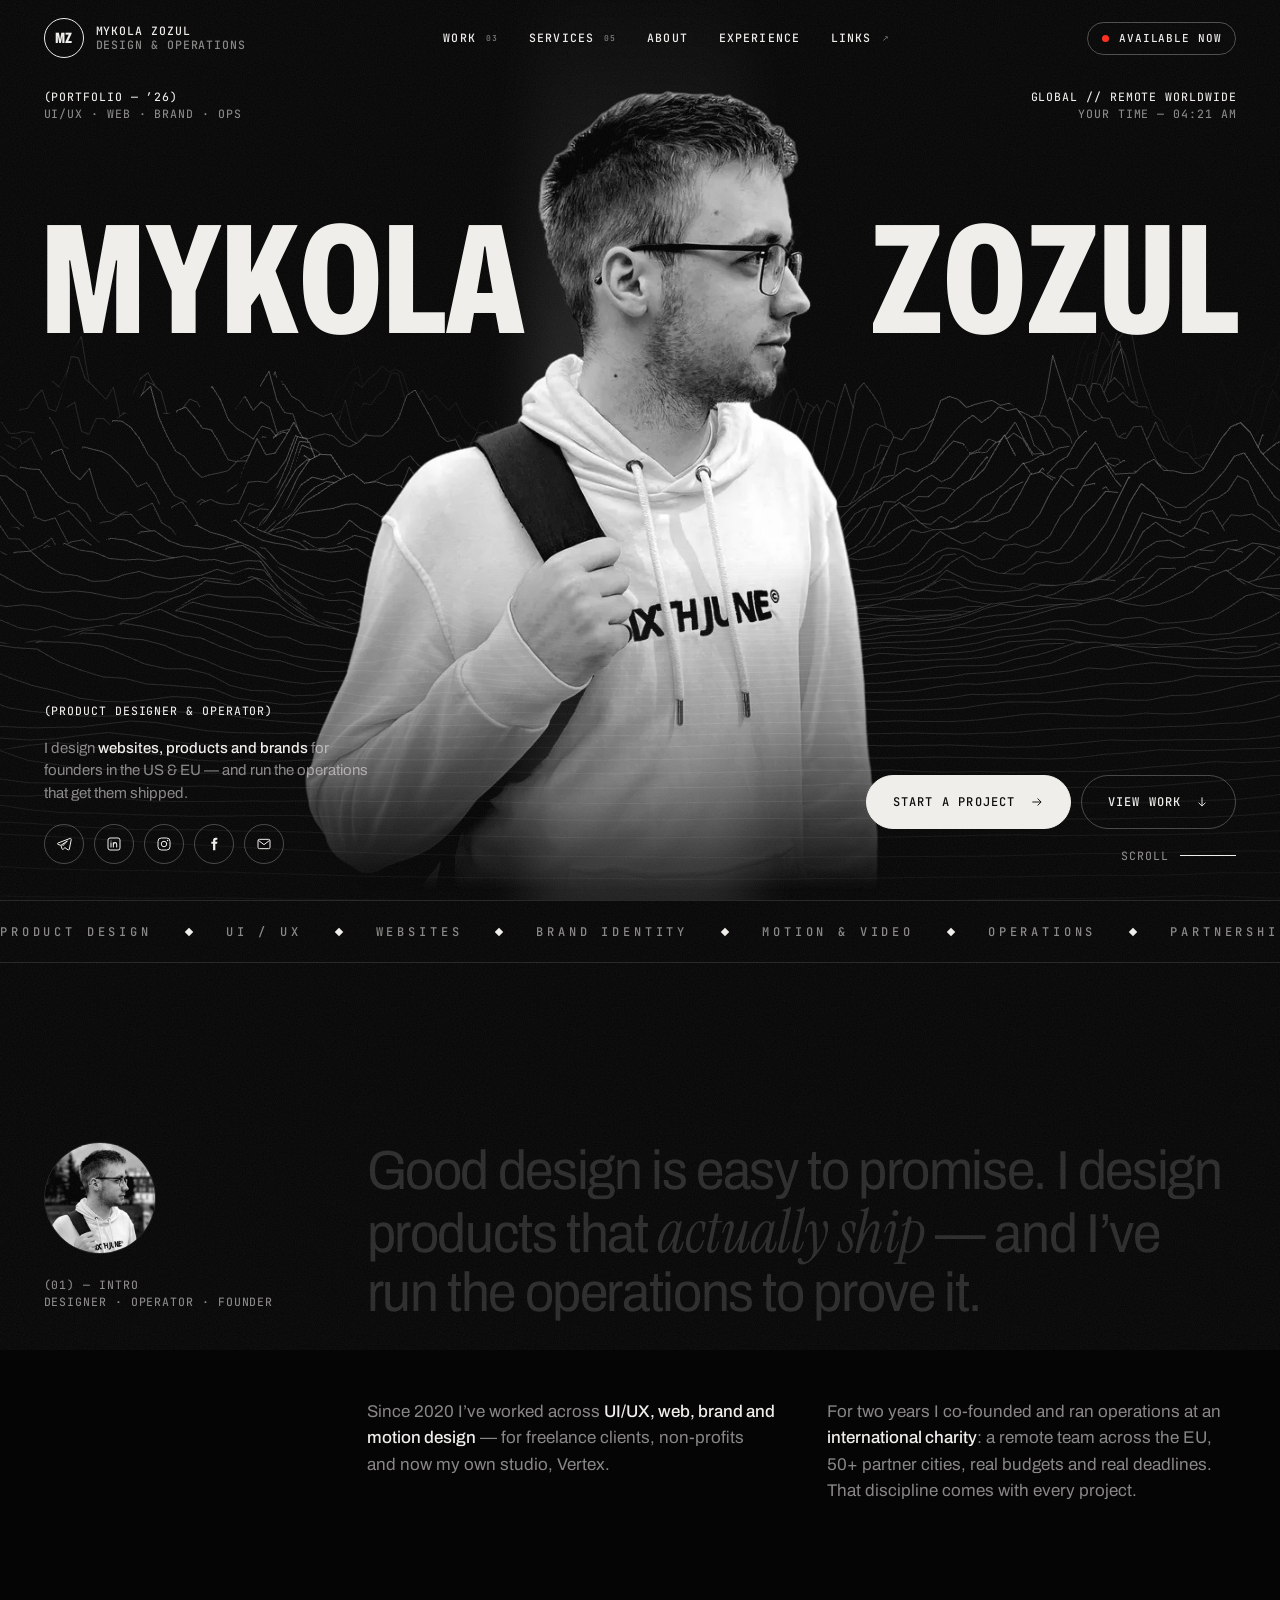
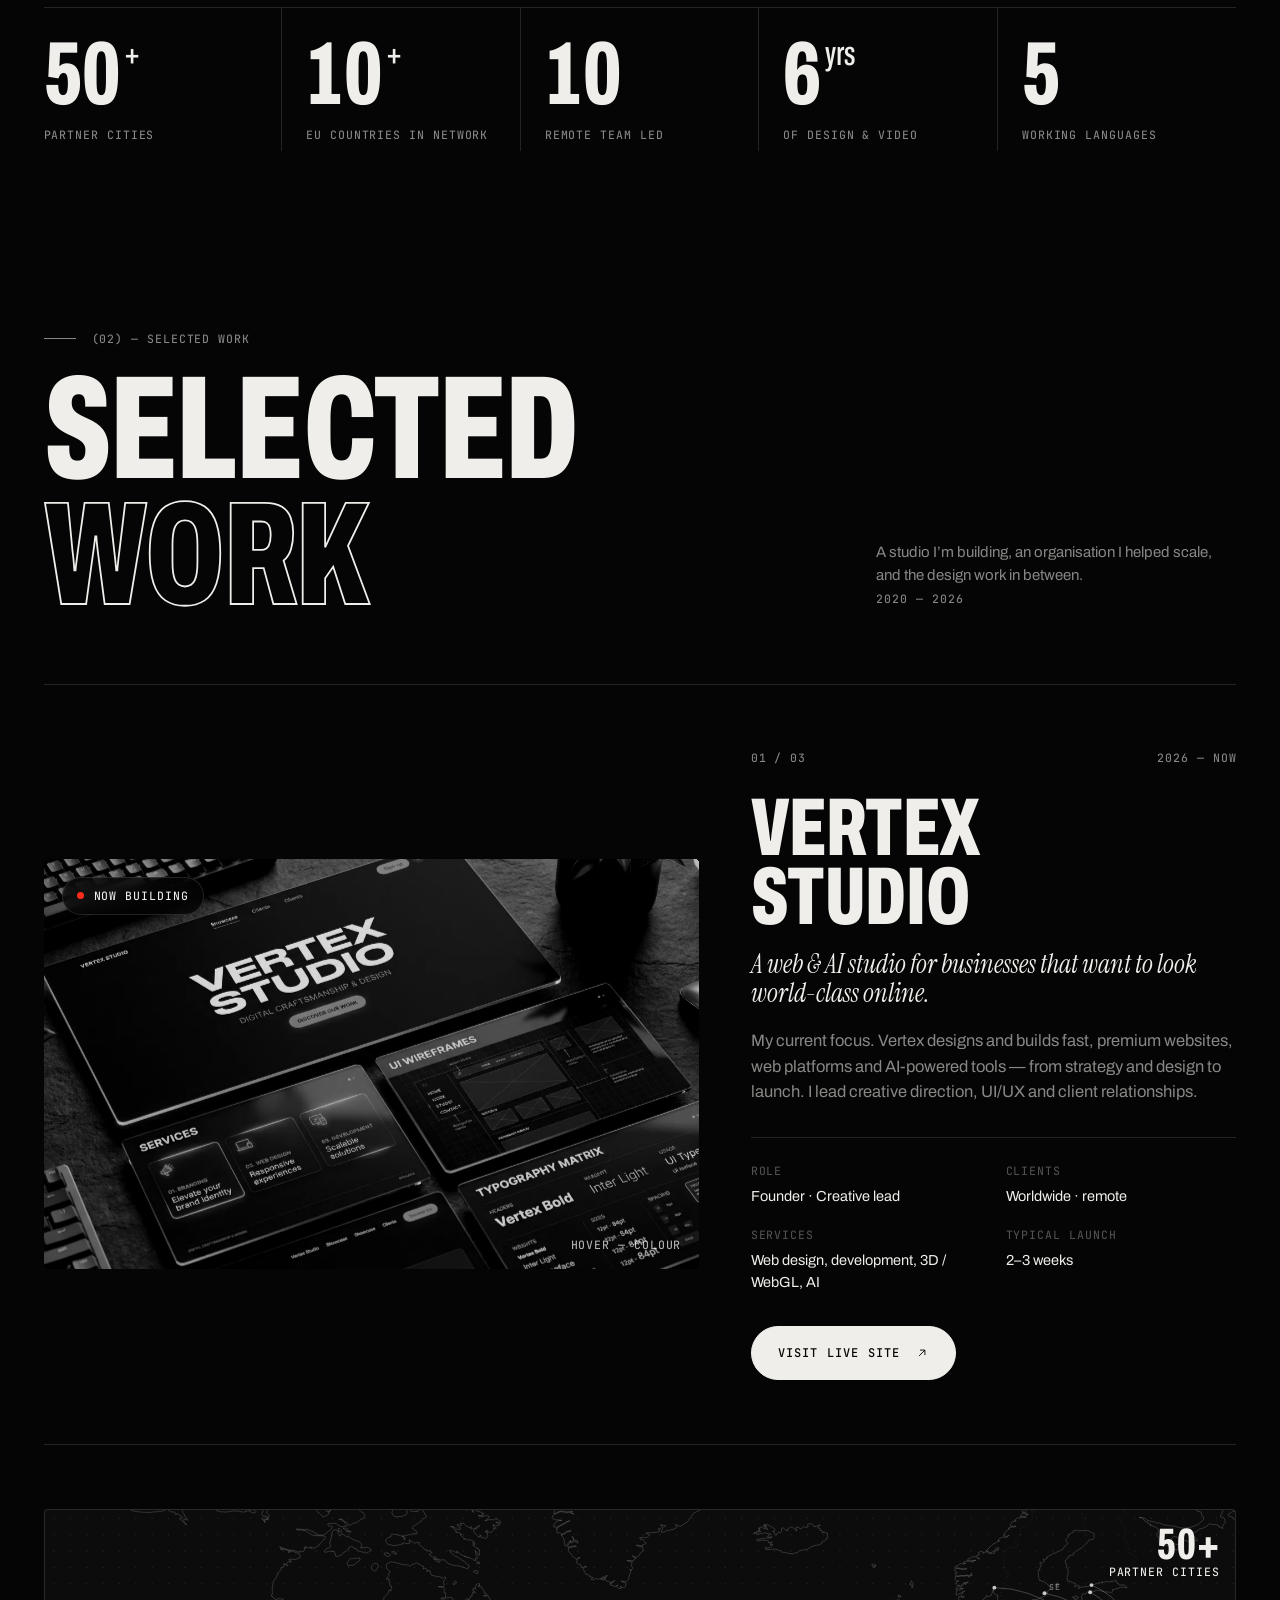
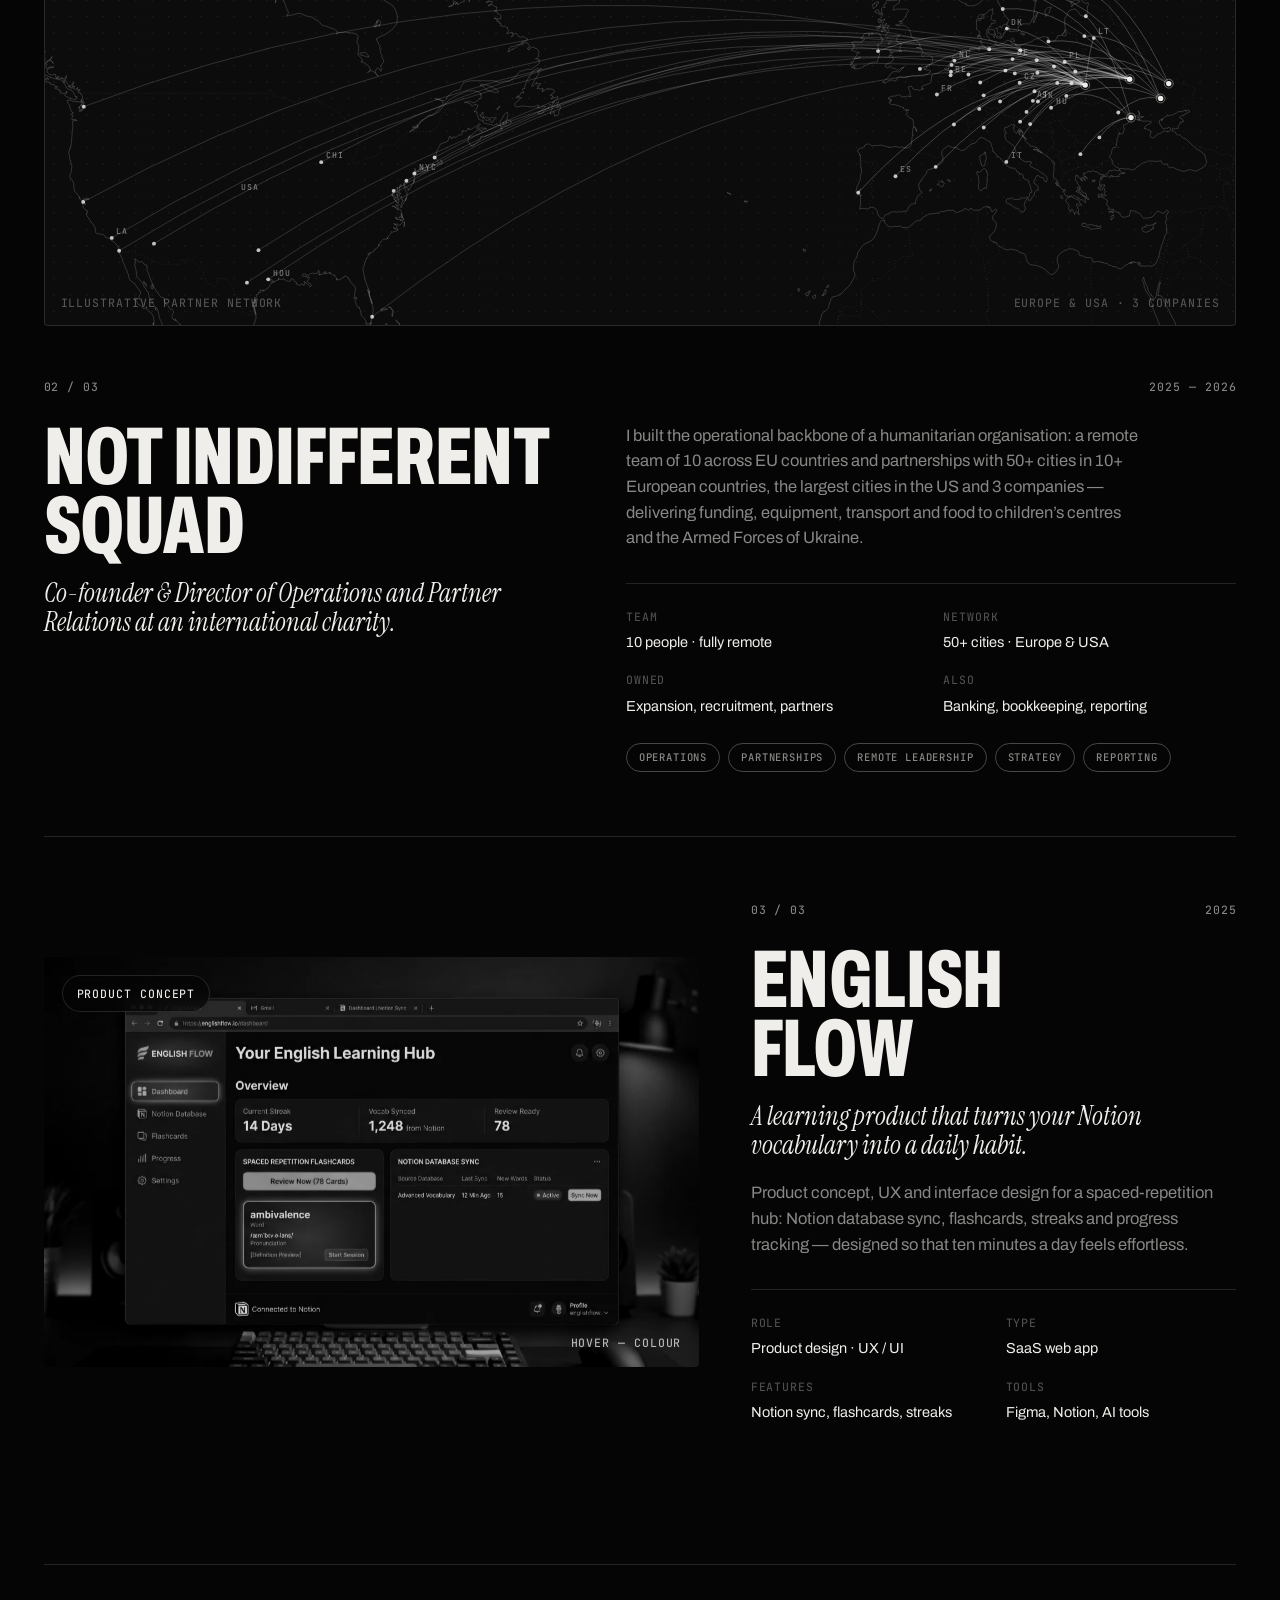
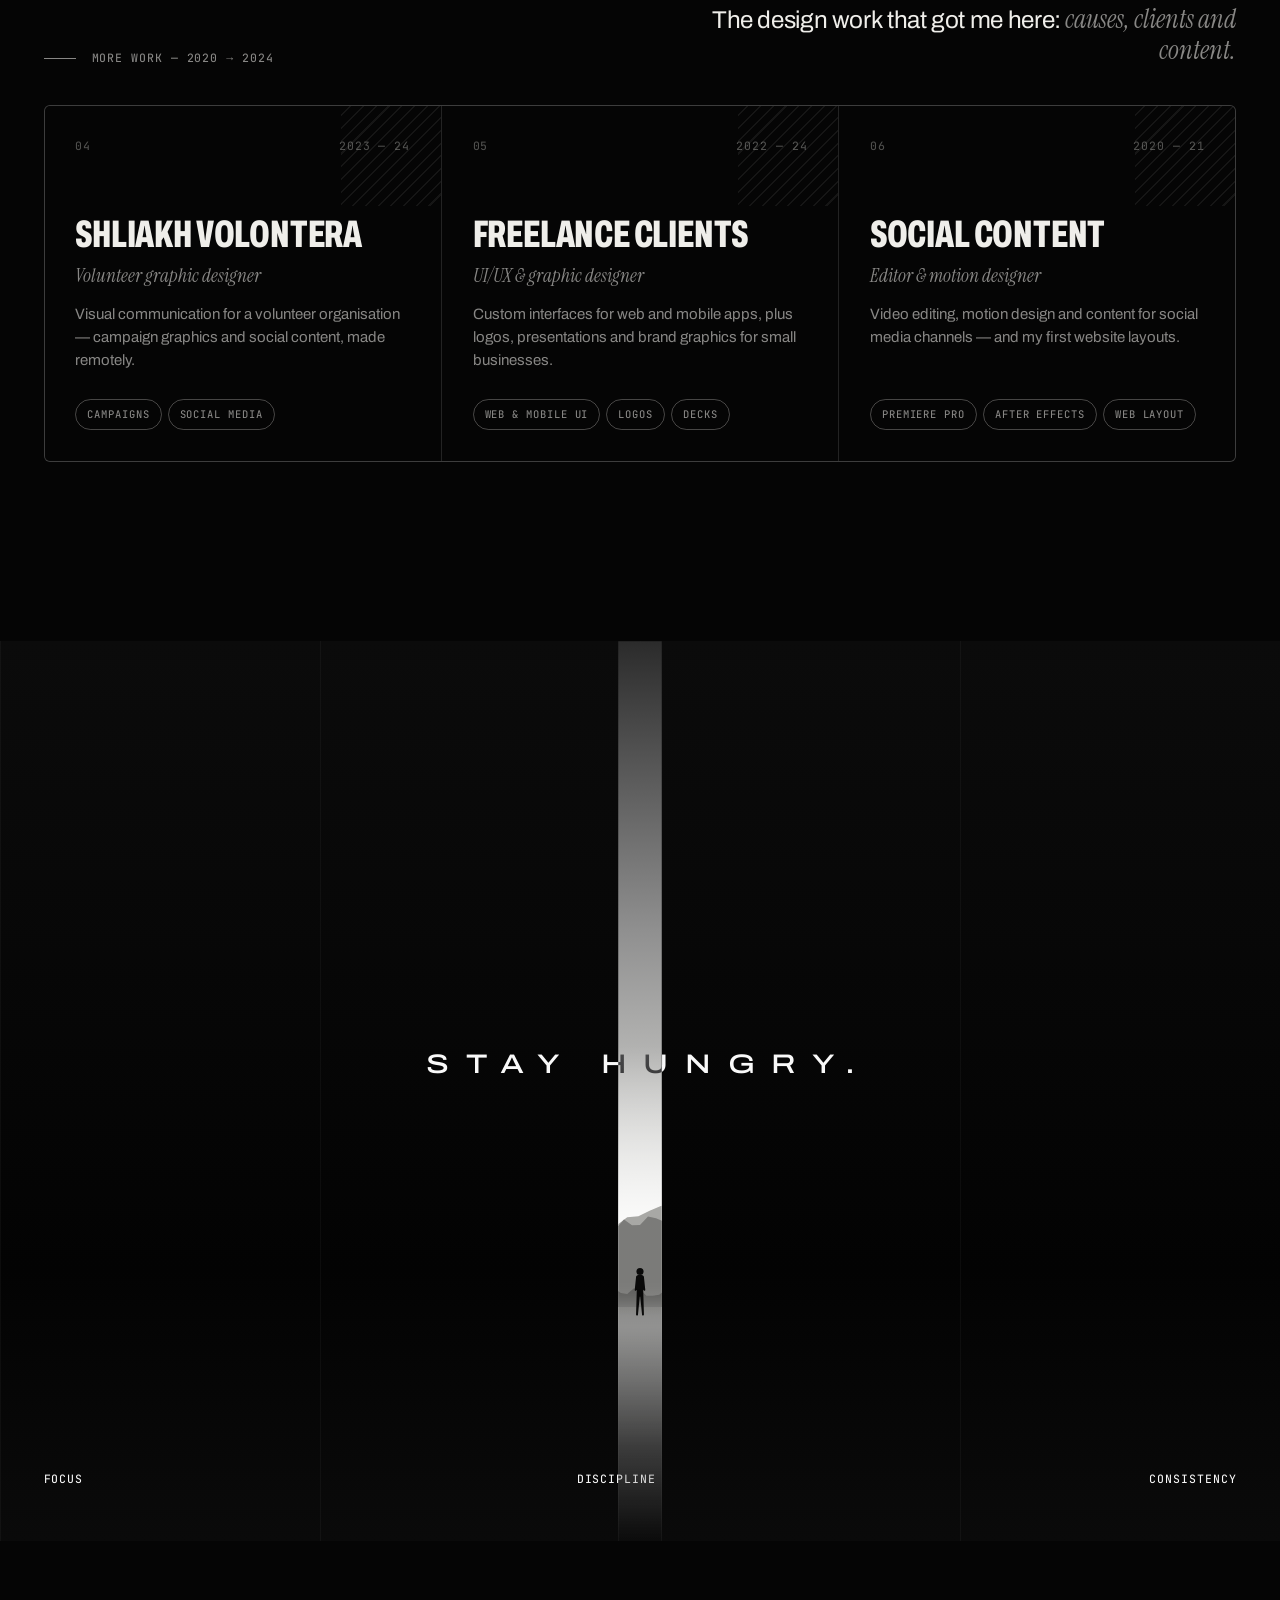
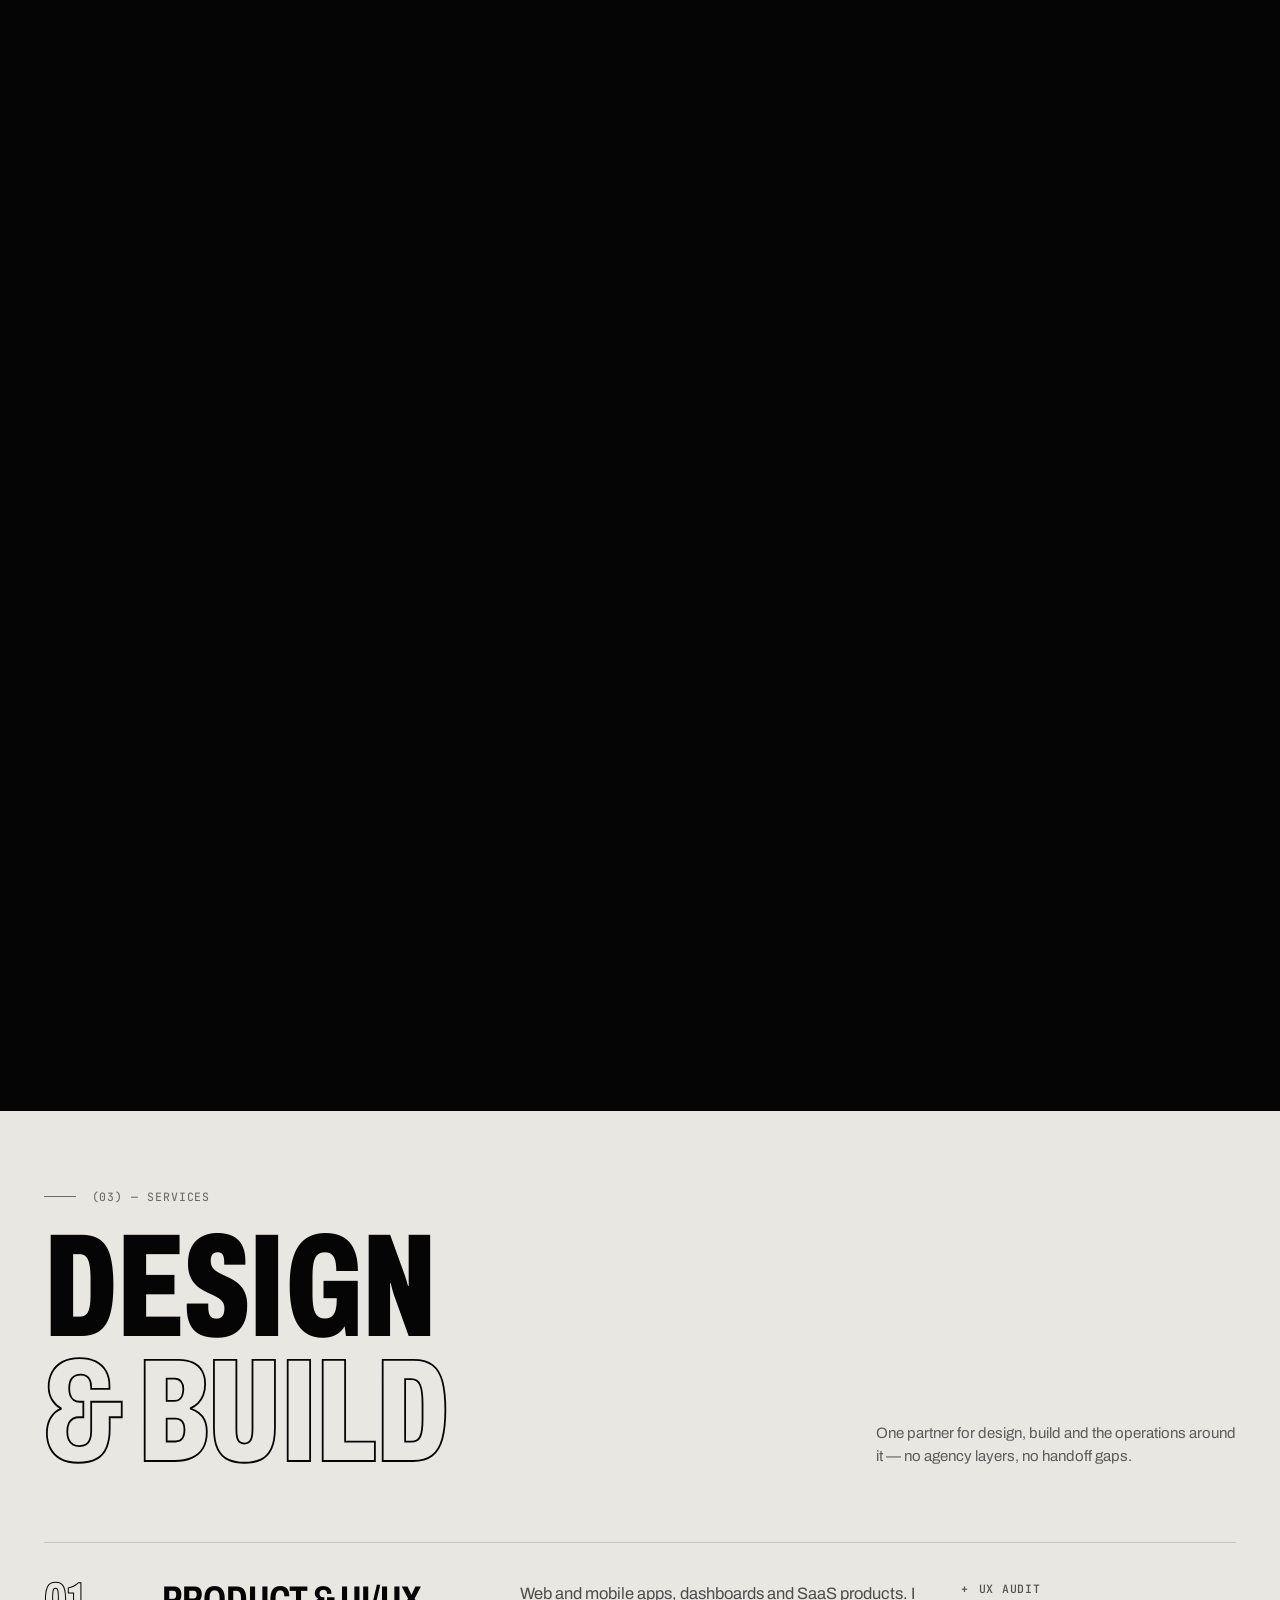
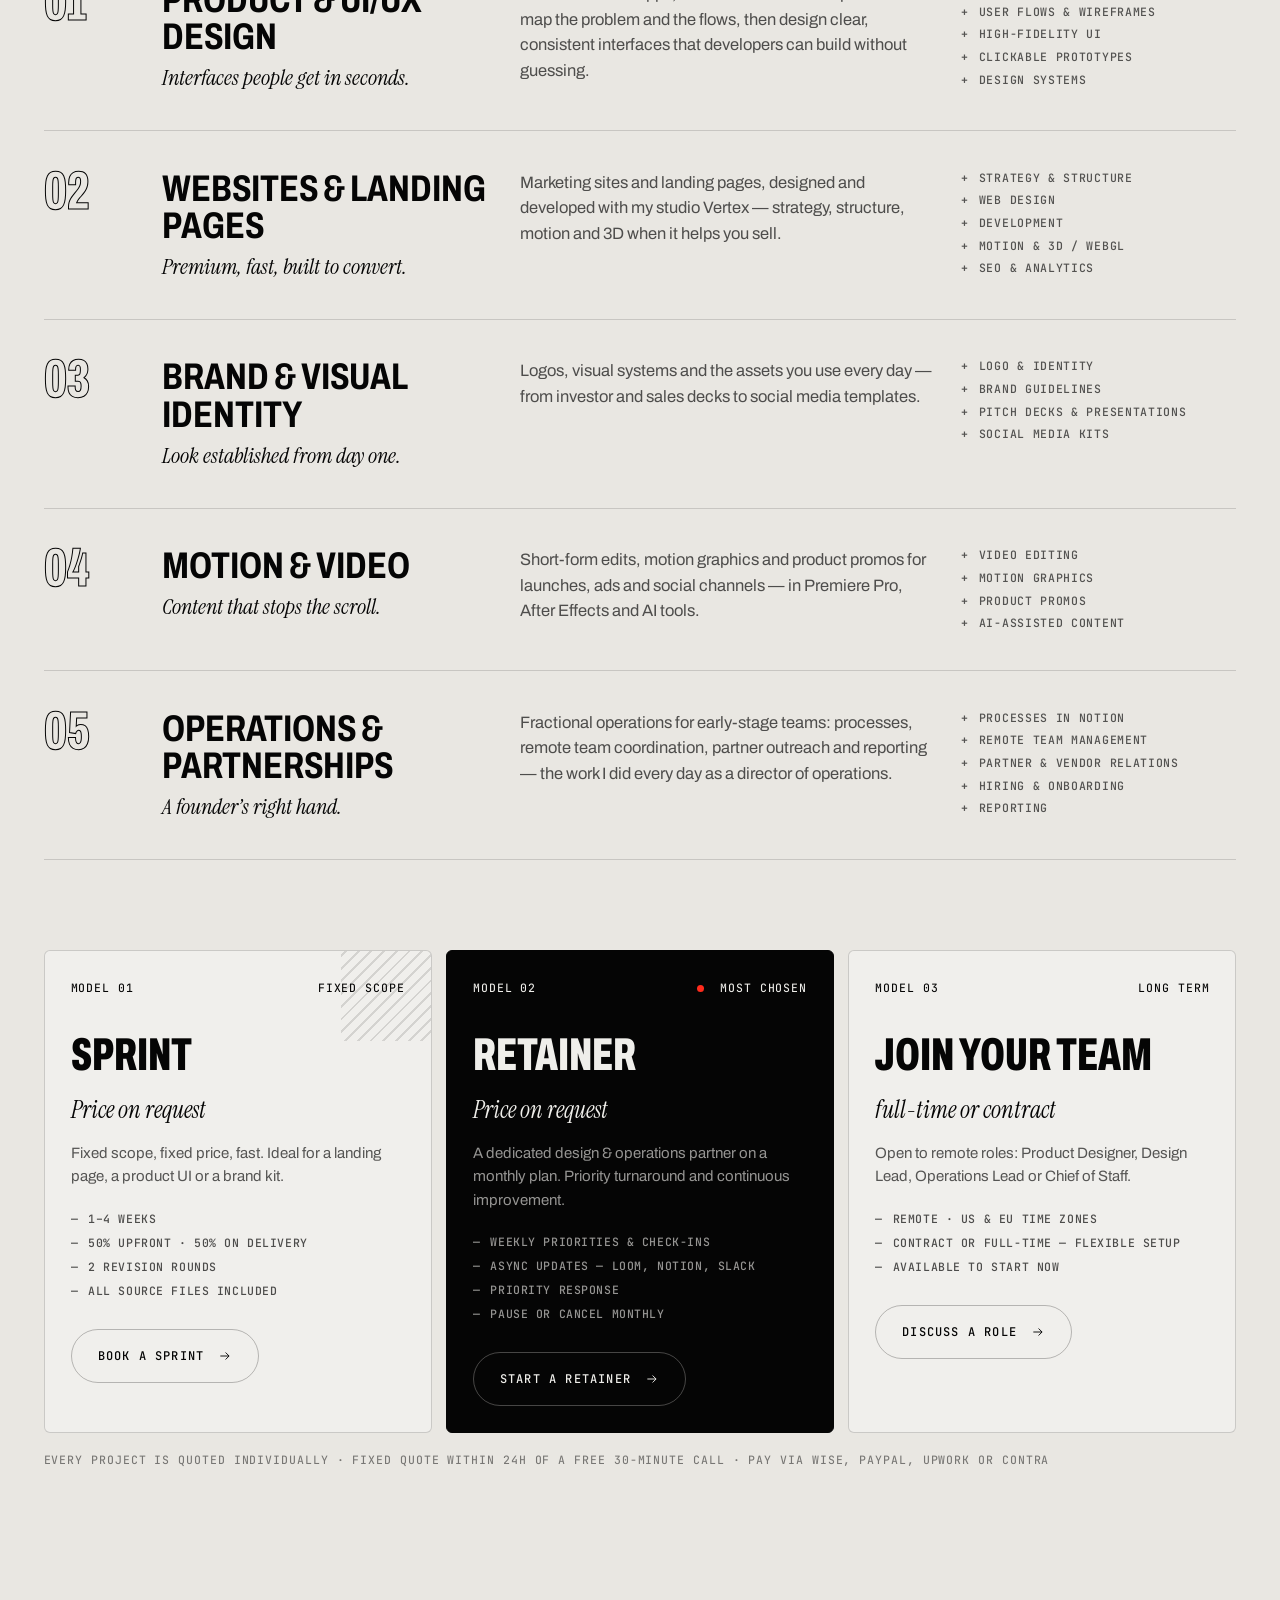
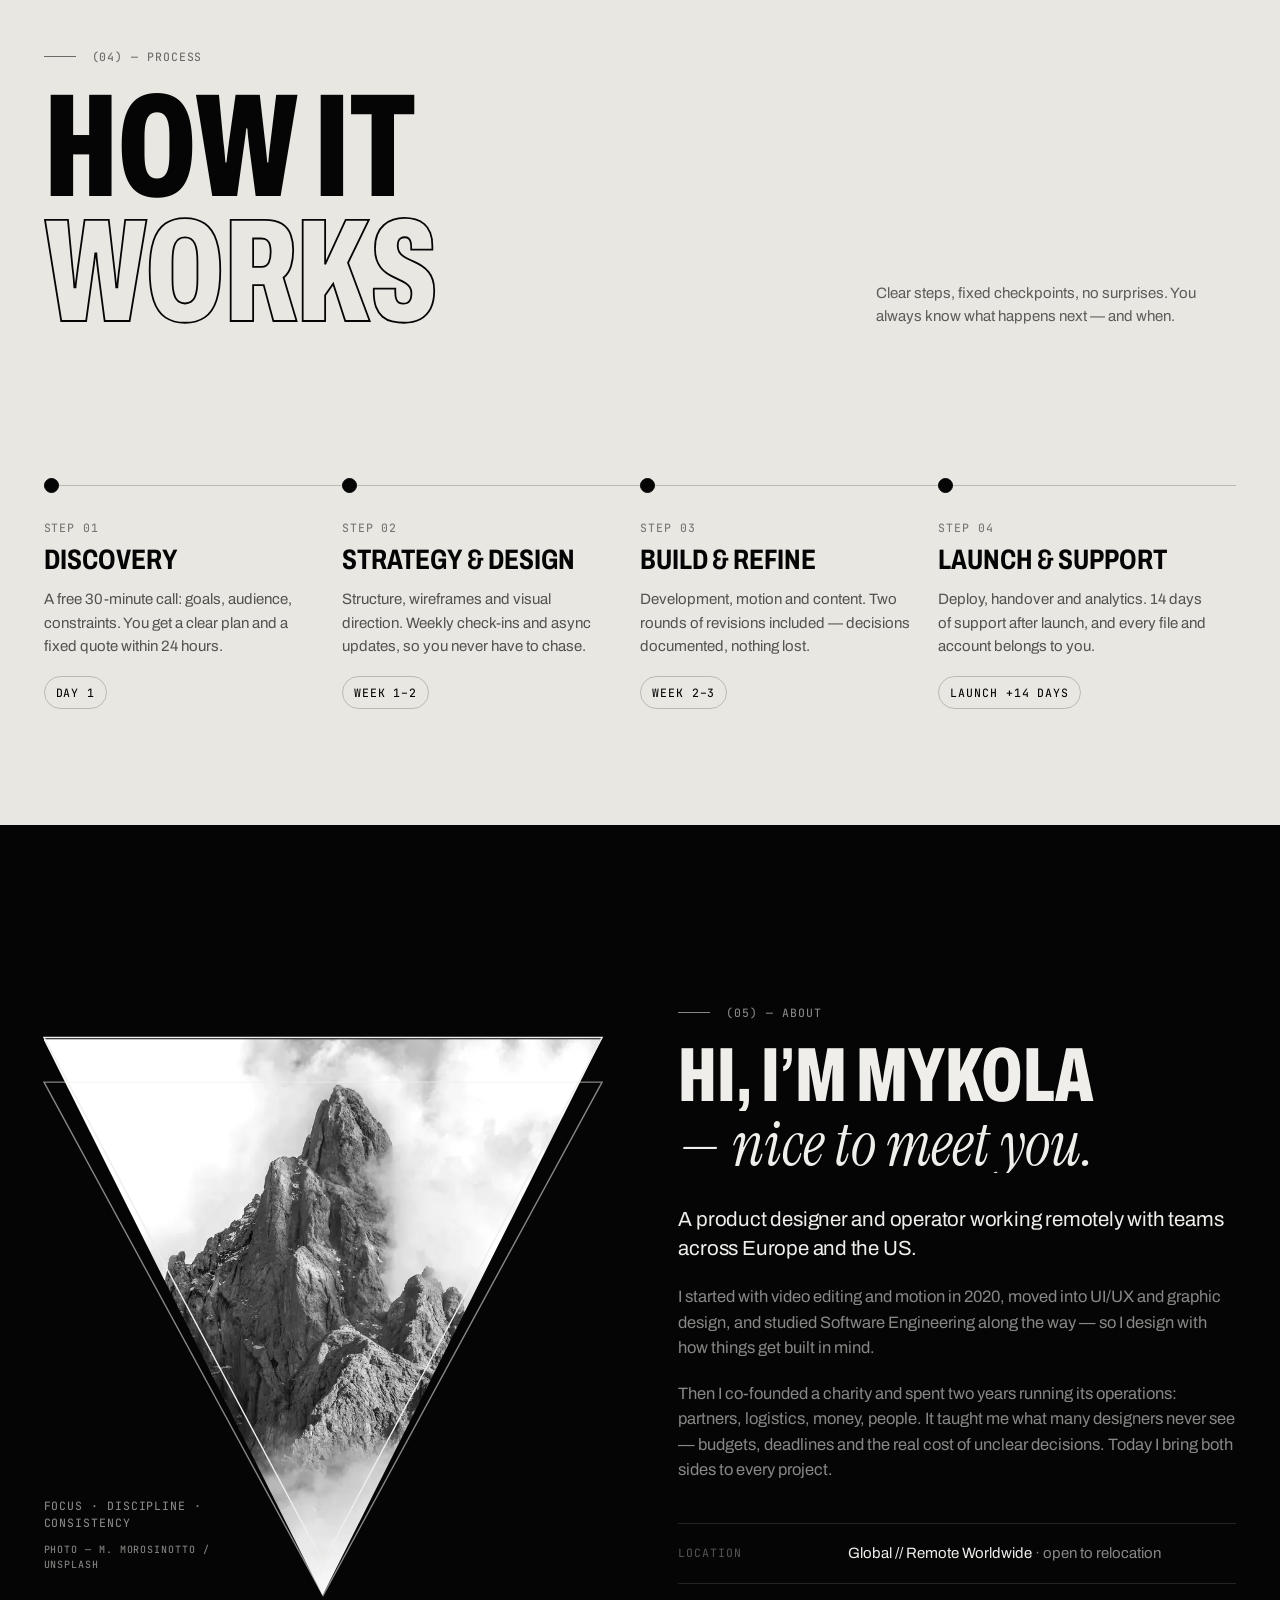
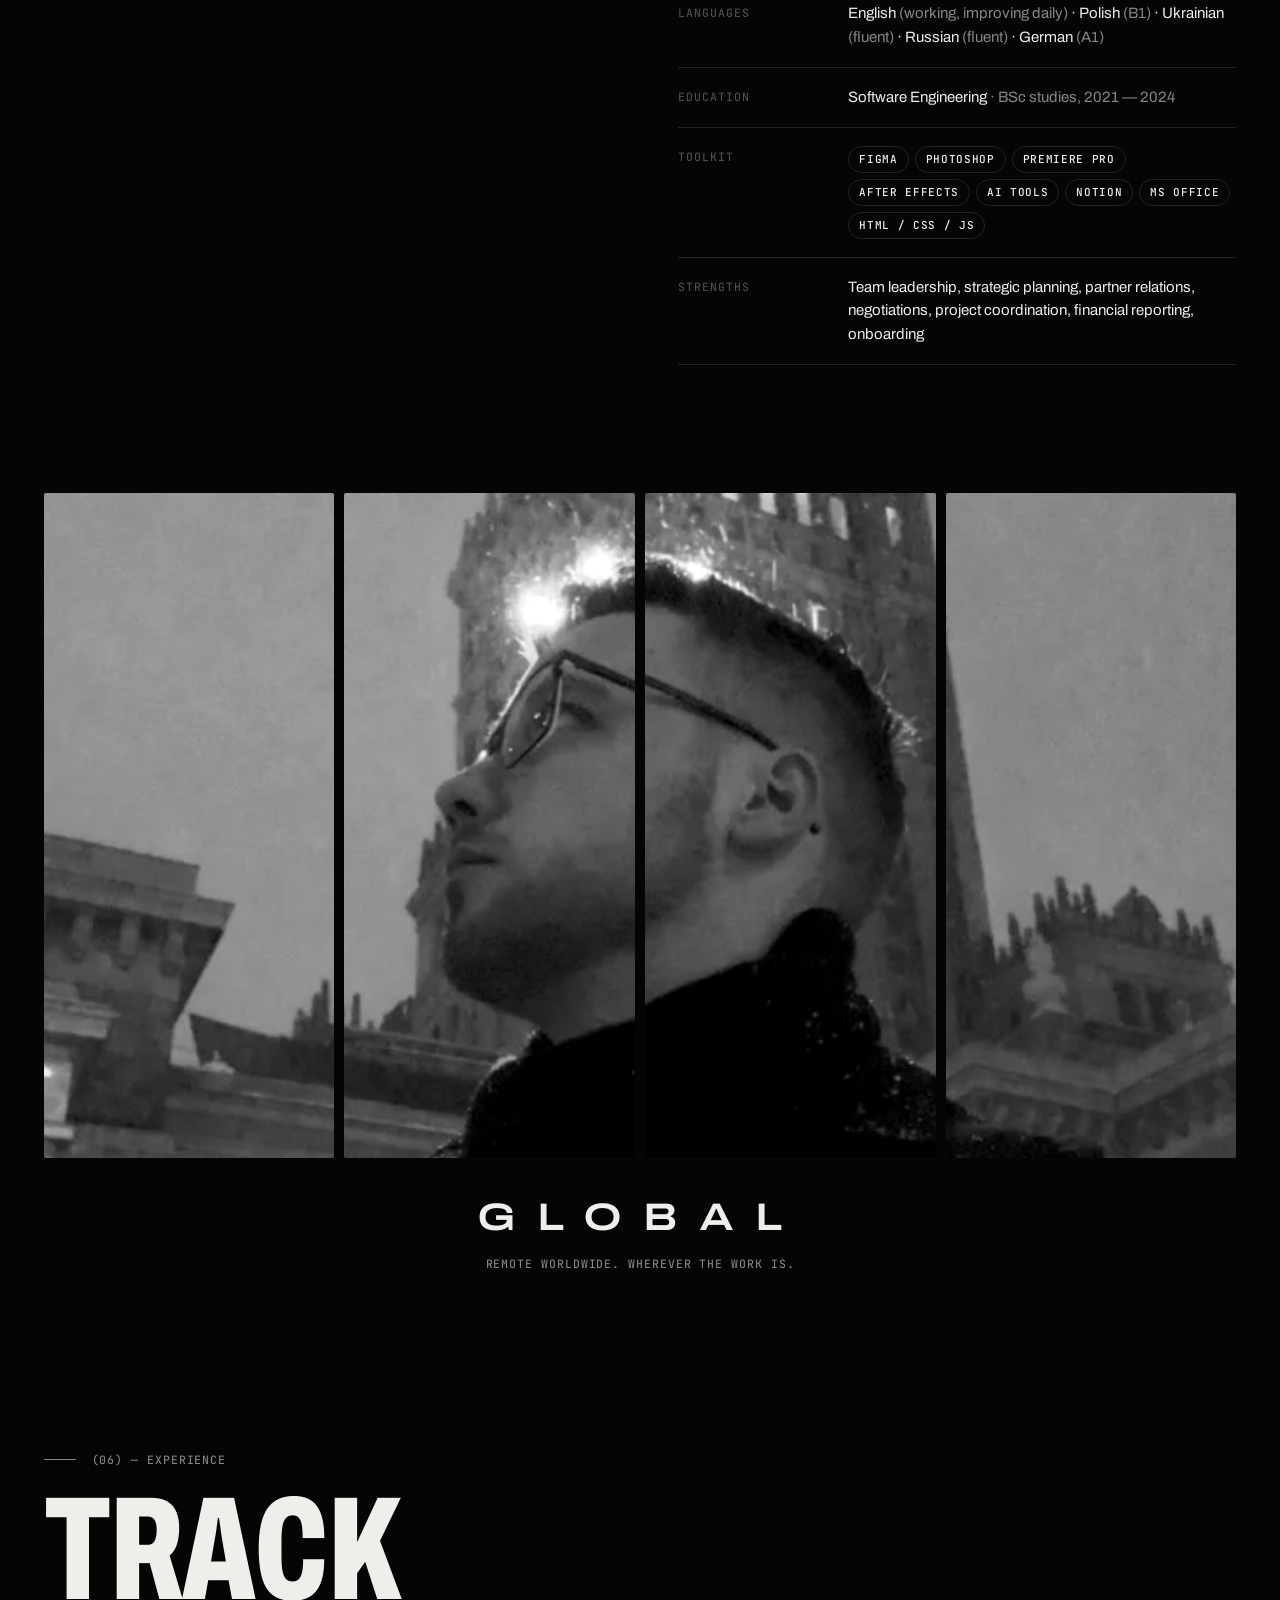
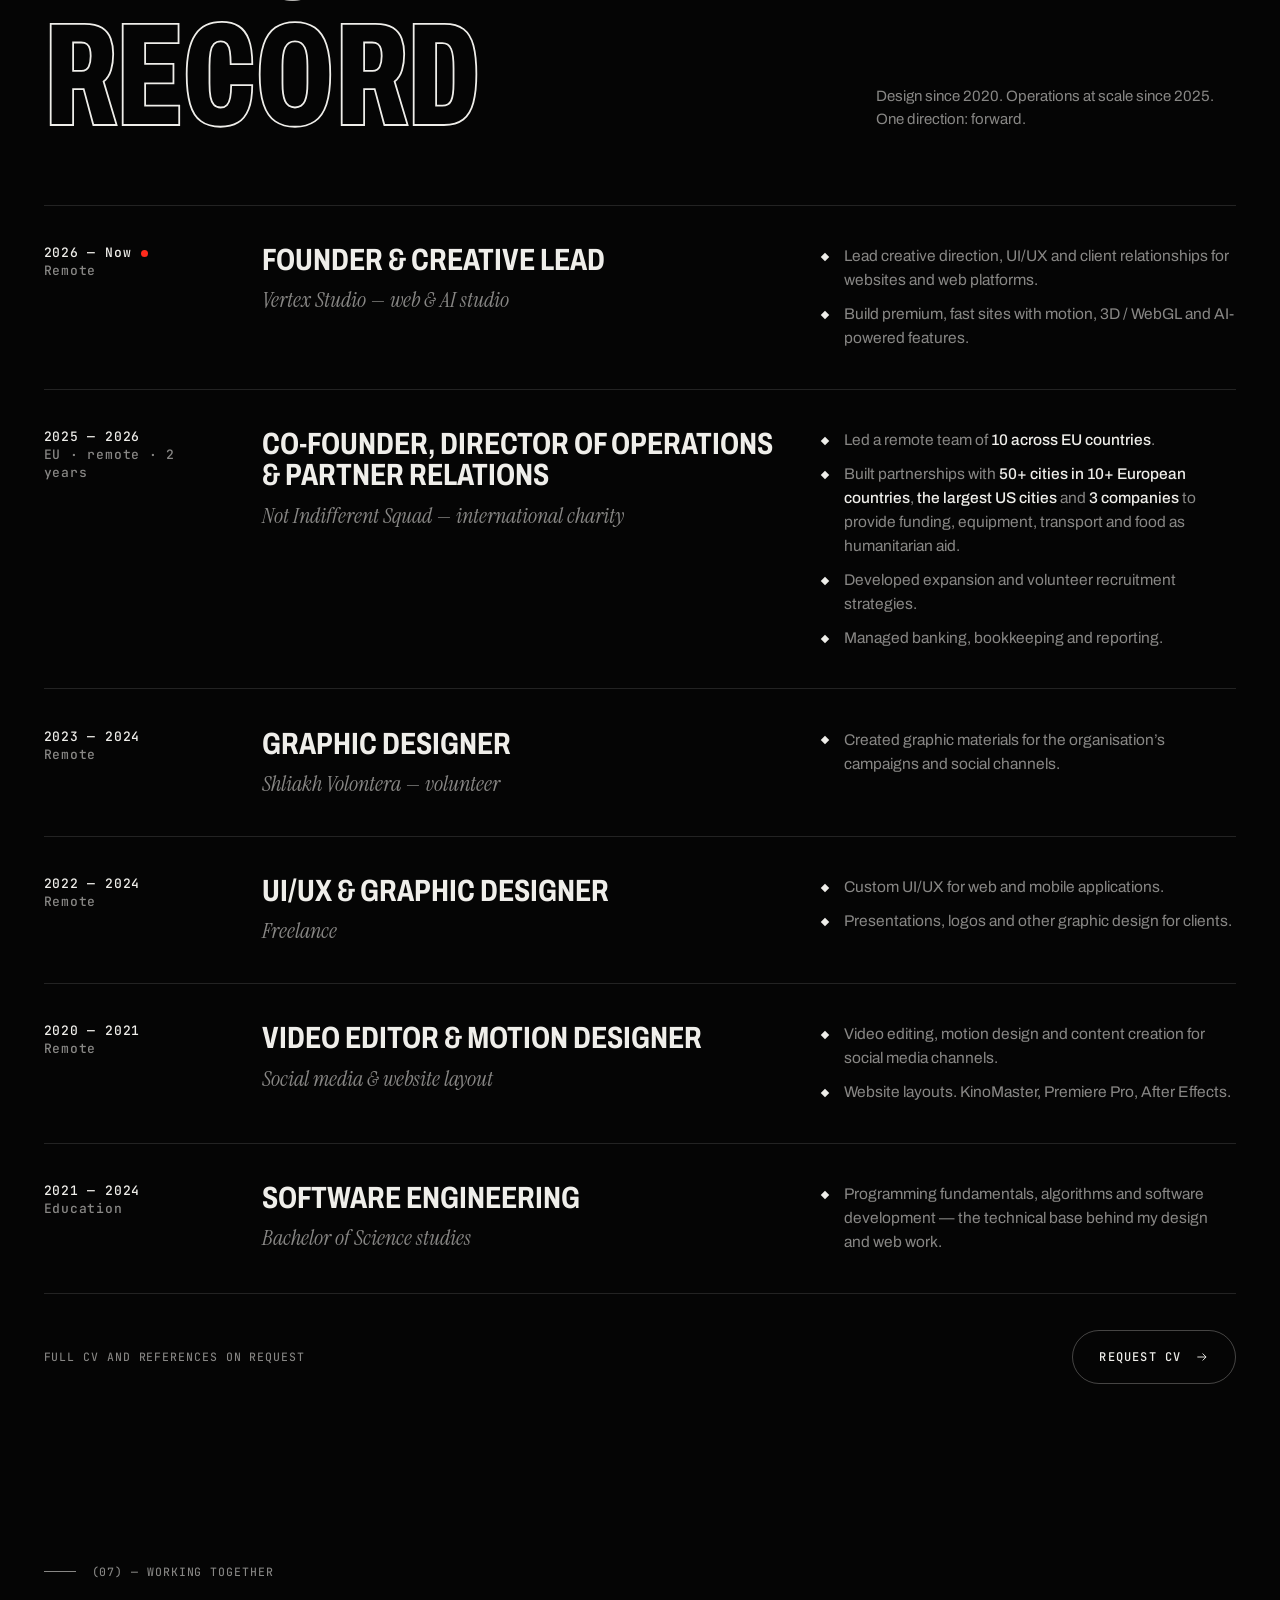
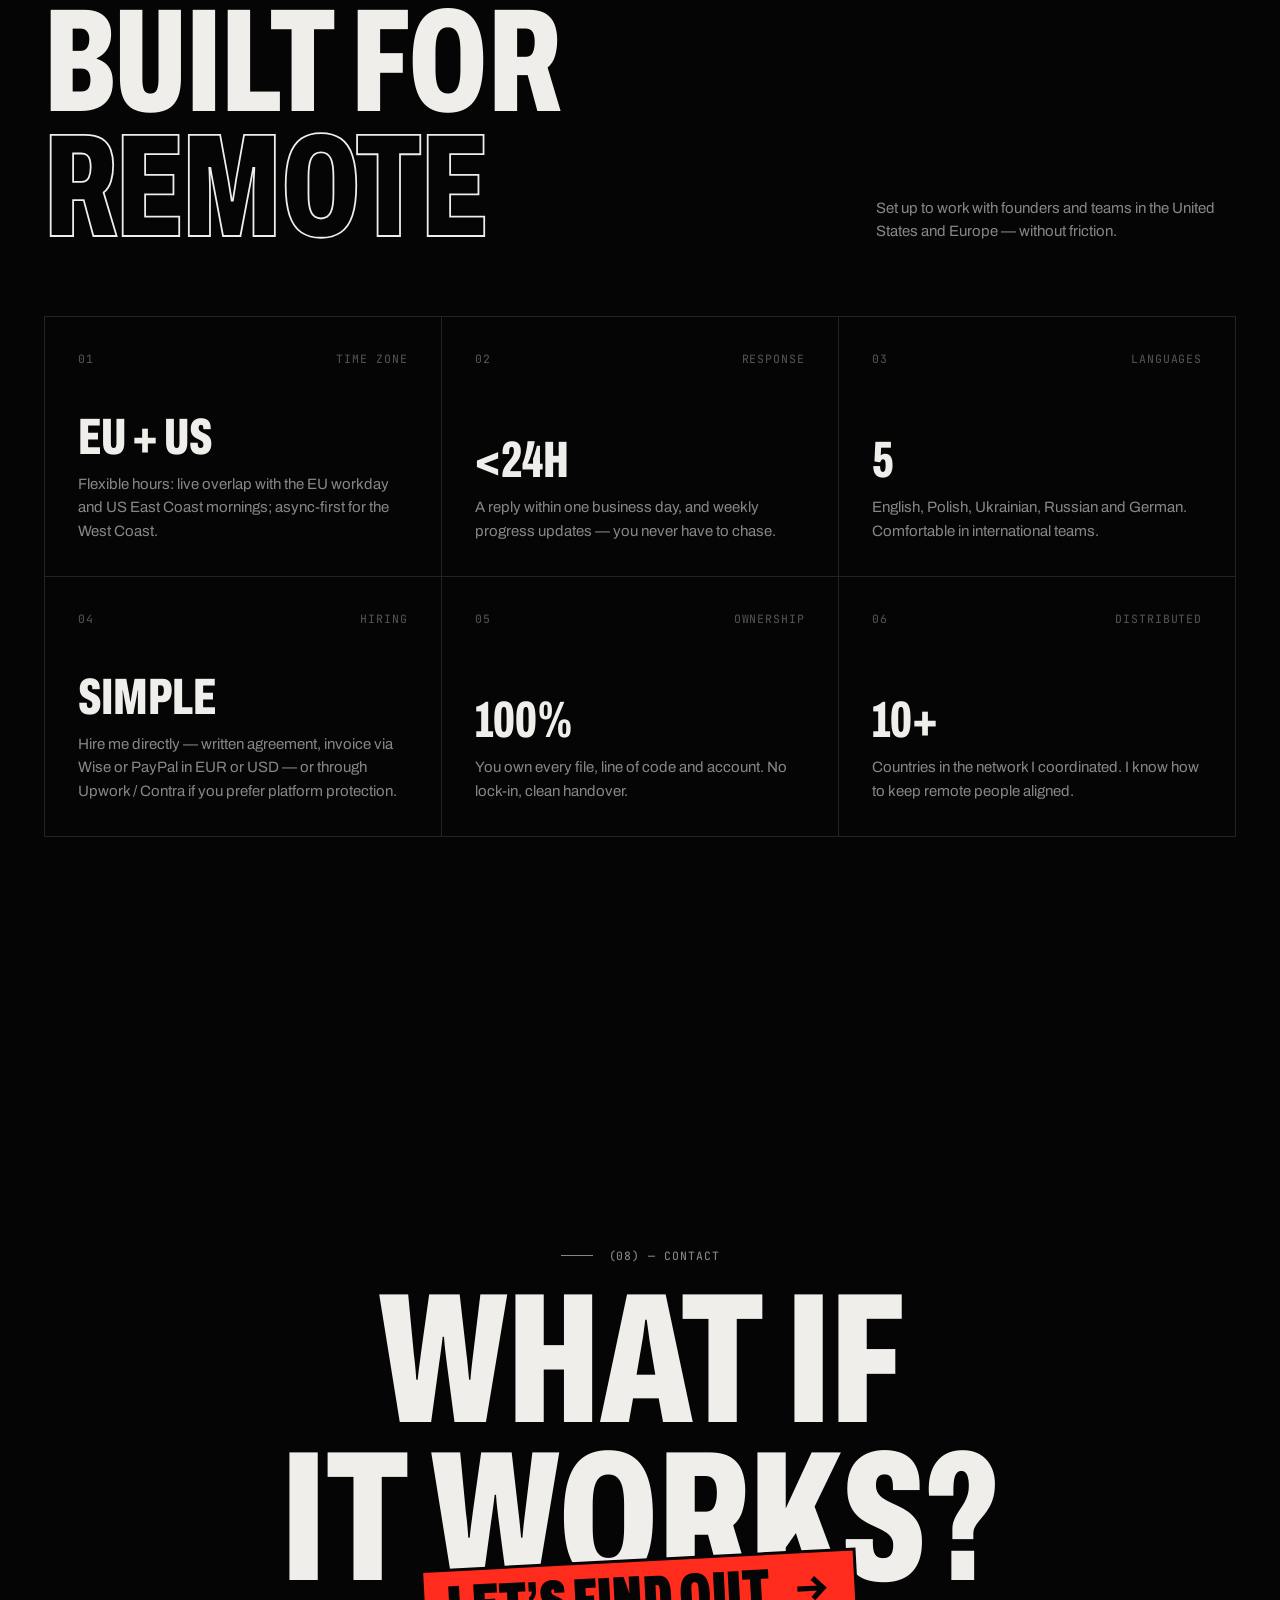
==== index.html @ 78b1be91 "About: Unsplash mountain photo in the triangle, fix overflowing outline Photo by Massimiliano Morosi" ====
<!doctype html>
<html lang="en">
<head>
  <meta charset="utf-8">
  <meta name="viewport" content="width=device-width, initial-scale=1, viewport-fit=cover">
  <title>Mykola Zozul — Product Designer &amp; Operator | UI/UX, Web &amp; Brand Design</title>
  <meta name="description" content="Mykola Zozul — product designer and operator for startups and brands in the US and EU. UI/UX, websites, brand identity and motion, plus the operations to ship them. Founder of Vertex Studio.">
  <meta name="theme-color" content="#050505">
  <meta name="color-scheme" content="dark">
  <meta name="author" content="Mykola Zozul">
  <link rel="icon" href="/favicon.svg" type="image/svg+xml">
  <link rel="apple-touch-icon" href="/assets/img/avatar.webp">

  <meta property="og:type" content="profile">
  <meta property="og:site_name" content="Mykola Zozul">
  <meta property="og:title" content="Mykola Zozul — Product Designer & Operator">
  <meta property="og:description" content="UI/UX, websites, brand and motion design — with the operations experience to actually ship. Working with teams in the US & EU.">
  <meta property="og:image" content="/assets/img/og.jpg">
  <meta property="og:image:width" content="1200">
  <meta property="og:image:height" content="630">
  <meta property="og:image:alt" content="Mykola Zozul — product designer and operator">
  <meta property="profile:first_name" content="Mykola">
  <meta property="profile:last_name" content="Zozul">
  <meta name="twitter:card" content="summary_large_image">
  <meta name="twitter:title" content="Mykola Zozul — Product Designer & Operator">
  <meta name="twitter:description" content="UI/UX, websites, brand and motion design — with the operations experience to actually ship.">
  <meta name="twitter:image" content="/assets/img/og.jpg">

  <link rel="preload" href="/assets/fonts/archivo-var.woff2" as="font" type="font/woff2" crossorigin>
  <link rel="preload" as="image" type="image/webp" href="/assets/img/hero-cutout.webp"
        imagesrcset="/assets/img/hero-cutout-sm.webp 644w, /assets/img/hero-cutout.webp 1065w" imagesizes="(max-width: 960px) 60vh, 64vh">
  <link rel="stylesheet" href="/assets/css/style.css">
  <script>
    document.documentElement.classList.add('js');
    try { if (sessionStorage.getItem('mz-seen')) document.documentElement.classList.add('no-preload'); } catch (e) {}
  </script>
  <script type="application/ld+json">
  {
    "@context": "https://schema.org",
    "@graph": [
      {
        "@type": "Person",
        "name": "Mykola Zozul",
        "jobTitle": "Product Designer & Operator",
        "description": "Product designer and operator. UI/UX, web, brand and motion design. Founder of Vertex Studio; former co-founder and Director of Operations at an international charity.",
        "email": "mailto:mikolazozul@gmail.com",
        "knowsLanguage": ["uk", "pl", "en", "ru", "de"],
        "knowsAbout": ["UI/UX design", "Product design", "Web design", "Brand identity", "Motion design", "Operations", "Partnerships"],
        "worksFor": { "@type": "Organization", "name": "Vertex Studio", "url": "https://vertex-studio-three-phi.vercel.app" },
        "sameAs": ["https://www.linkedin.com/in/mikolazozul/", "https://telegram.me/mikolazozul", "https://www.instagram.com/mikolazozul/", "https://www.facebook.com/mikolazozul"]
      }
    ]
  }
  </script>
</head>
<body>
  <a class="skip" href="#main">Skip to content</a>

  <svg width="0" height="0" style="position:absolute" aria-hidden="true">
    <symbol id="i-tg" viewBox="0 0 24 24"><path d="M21.2 3.6 2.9 10.6c-1 .4-1 1.7 0 2l4.5 1.4 1.7 5.4c.2.8 1.2 1 1.8.4l2.5-2.4 4.6 3.4c.7.5 1.7.1 1.9-.7l3-14.9c.2-1-.8-1.9-1.7-1.6Z" fill="none" stroke="currentColor" stroke-width="1.5" stroke-linejoin="round"/><path d="m7.4 14 9.6-6.6-7.2 7.7" fill="none" stroke="currentColor" stroke-width="1.5" stroke-linejoin="round"/></symbol>
    <symbol id="i-in" viewBox="0 0 24 24"><rect x="3" y="3" width="18" height="18" rx="3" fill="none" stroke="currentColor" stroke-width="1.5"/><path d="M7.5 10v6.5M7.5 7.4v.1M11 16.5V10m0 3.2c0-1.8 1-3.3 2.7-3.3 1.6 0 2.3 1.1 2.3 2.9v3.7" fill="none" stroke="currentColor" stroke-width="1.6" stroke-linecap="round"/></symbol>
    <symbol id="i-ig" viewBox="0 0 24 24"><rect x="3" y="3" width="18" height="18" rx="5" fill="none" stroke="currentColor" stroke-width="1.5"/><circle cx="12" cy="12" r="4.1" fill="none" stroke="currentColor" stroke-width="1.5"/><circle cx="17.4" cy="6.6" r="1.1" fill="currentColor"/></symbol>
    <symbol id="i-fb" viewBox="0 0 24 24"><path d="M14 8.6V6.9c0-.8.5-1.3 1.3-1.3H17V2.6h-2.6c-2.5 0-3.8 1.5-3.8 3.9v2.1H8v3.1h2.6v9.8H14v-9.8h2.7l.4-3.1H14Z" fill="currentColor"/></symbol>
    <symbol id="i-mail" viewBox="0 0 24 24"><rect x="3" y="5" width="18" height="14" rx="2" fill="none" stroke="currentColor" stroke-width="1.5"/><path d="m3.5 6.5 8.5 6.5 8.5-6.5" fill="none" stroke="currentColor" stroke-width="1.5"/></symbol>
    <symbol id="i-arrow" viewBox="0 0 24 24"><path d="M4 12h15M13 6l6 6-6 6" fill="none" stroke="currentColor" stroke-width="1.6"/></symbol>
    <symbol id="i-ne" viewBox="0 0 24 24"><path d="M7 17 17 7M8.5 7H17v8.5" fill="none" stroke="currentColor" stroke-width="1.6"/></symbol>
    <symbol id="i-down" viewBox="0 0 24 24"><path d="M12 4v15M6 13l6 6 6-6" fill="none" stroke="currentColor" stroke-width="1.6"/></symbol>
  </svg>

  <!-- Preloader: a slit of light that opens the page -->
  <div class="preloader" aria-hidden="true">
    <div class="preloader__panel preloader__panel--l"></div>
    <div class="preloader__panel preloader__panel--r"></div>
    <div class="preloader__slit"></div>
    <div class="preloader__meta">
      <span class="mono">Mykola Zozul<br><span class="mute">Portfolio — 2026</span></span>
      <span class="preloader__count" data-count-loader>000</span>
    </div>
  </div>

  <div class="grain" aria-hidden="true"></div>
  <div class="cursor" aria-hidden="true"><span>View</span></div>

  <!-- Navigation -->
  <header class="nav" data-nav>
    <div class="wrap nav__inner">
      <a class="logo" href="#top" aria-label="Mykola Zozul — home">
        <span class="logo__mark"><span>MZ</span></span>
        <span class="logo__text">Mykola Zozul<span>Design &amp; Operations</span></span>
      </a>
      <nav class="nav__links" aria-label="Primary">
        <a class="link-u" href="#work">Work<sup>03</sup></a>
        <a class="link-u" href="#services">Services<sup>05</sup></a>
        <a class="link-u" href="#about">About</a>
        <a class="link-u" href="#experience">Experience</a>
        <a class="link-u" href="/links">Links<sup>↗</sup></a>
      </nav>
      <div class="nav__right">
        <a class="status" href="#contact"><span class="dot"></span>Available now</a>
        <button class="burger" type="button" aria-label="Open menu" aria-expanded="false" aria-controls="menu"><span></span><span></span></button>
      </div>
    </div>
  </header>

  <div class="menu" id="menu" aria-hidden="true">
    <nav class="menu__links" aria-label="Mobile">
      <a href="#work">Work <span>01</span></a>
      <a href="#services">Services <span>02</span></a>
      <a href="#about">About <span>03</span></a>
      <a href="#experience">Experience <span>04</span></a>
      <a href="#contact">Contact <span>05</span></a>
      <a href="/links">Links <span>↗</span></a>
    </nav>
    <div class="menu__foot mono">
      <a href="mailto:mikolazozul@gmail.com">mikolazozul@gmail.com</a>
      <a href="https://www.linkedin.com/in/mikolazozul/" target="_blank" rel="noopener">LinkedIn ↗</a>
      <span class="mute"><span class="dot"></span>&nbsp; Available now</span>
    </div>
  </div>

  <main id="main">

    <!-- ============================== HERO ============================== -->
    <section class="hero" id="top" aria-label="Introduction">
      <canvas class="hero__terrain" aria-hidden="true"></canvas>
      <div class="hero__beam" aria-hidden="true"></div>

      <h1 class="hero__name" data-hero-name>
        <span class="sr-only">Mykola Zozul — product designer and operator</span>
        <span class="hero__word" aria-hidden="true"><span class="ch" style="--i:0">M</span><span class="ch" style="--i:1">y</span><span class="ch" style="--i:2">k</span><span class="ch" style="--i:3">o</span><span class="ch" style="--i:4">l</span><span class="ch" style="--i:5">a</span></span>
        <span class="hero__word" aria-hidden="true"><span class="ch" style="--i:6">Z</span><span class="ch" style="--i:7">o</span><span class="ch" style="--i:8">z</span><span class="ch" style="--i:9">u</span><span class="ch" style="--i:10">l</span></span>
      </h1>

      <div class="hero__figure" data-hero-figure>
        <div class="hero__figure-inner">
          <img src="/assets/img/hero-cutout.webp"
               srcset="/assets/img/hero-cutout-sm.webp 644w, /assets/img/hero-cutout.webp 1065w"
               sizes="(max-width: 960px) 60vh, 64vh"
               width="1065" height="1488" alt="Mykola Zozul in a white hoodie, looking to the side" fetchpriority="high">
        </div>
      </div>

      <div class="hero__top">
        <div class="wrap mono">
          <span class="fade-up" style="--d:.05s">(Portfolio — ’26)<br><span class="mute">UI/UX · Web · Brand · Ops</span></span>
          <span class="fade-up" style="--d:.1s; text-align:right">Global // Remote Worldwide<br><span class="mute">Your time — <span data-clock>--:--</span></span></span>
        </div>
      </div>

      <div class="hero__bottom">
        <div class="wrap">
          <div class="hero__intro fade-up" style="--d:.2s">
            <span class="mono">(Product designer &amp; operator)</span>
            <p>I design <strong>websites, products and brands</strong> for founders in the US &amp; EU — and run the operations that get them shipped.</p>
            <div class="hero__socials">
              <a class="icon-btn" href="https://telegram.me/mikolazozul" target="_blank" rel="noopener" aria-label="Telegram"><svg><use href="#i-tg"/></svg></a>
              <a class="icon-btn" href="https://www.linkedin.com/in/mikolazozul/" target="_blank" rel="noopener" aria-label="LinkedIn"><svg><use href="#i-in"/></svg></a>
              <a class="icon-btn" href="https://www.instagram.com/mikolazozul/" target="_blank" rel="noopener" aria-label="Instagram"><svg><use href="#i-ig"/></svg></a>
              <a class="icon-btn" href="https://www.facebook.com/mikolazozul" target="_blank" rel="noopener" aria-label="Facebook"><svg><use href="#i-fb"/></svg></a>
              <a class="icon-btn" href="mailto:mikolazozul@gmail.com" aria-label="Email"><svg><use href="#i-mail"/></svg></a>
            </div>
          </div>
          <div class="hero__cta fade-up" style="--d:.3s">
            <div class="hero__cta-row">
              <a class="btn btn--solid" href="#contact" data-magnetic>Start a project <svg class="arrow"><use href="#i-arrow"/></svg></a>
              <a class="btn" href="#work" data-magnetic>View work <svg class="arrow"><use href="#i-down"/></svg></a>
            </div>
            <span class="scroll-cue mono">Scroll <i></i></span>
          </div>
        </div>
      </div>
    </section>

    <div class="marquee" aria-hidden="true">
      <div class="marquee__track">
        <span>Product design</span><span>UI / UX</span><span>Websites</span><span>Brand identity</span><span>Motion &amp; video</span><span>Operations</span><span>Partnerships</span><span>US &amp; EU</span>
        <span>Product design</span><span>UI / UX</span><span>Websites</span><span>Brand identity</span><span>Motion &amp; video</span><span>Operations</span><span>Partnerships</span><span>US &amp; EU</span>
      </div>
    </div>

    <!-- ============================== INTRO ============================== -->
    <section class="section" id="intro" aria-labelledby="intro-title">
      <div class="wrap">
        <div class="intro__grid">
          <div class="intro__side" data-reveal>
            <div class="intro__avatar"><img src="/assets/img/avatar.webp" width="640" height="640" alt="Portrait of Mykola Zozul" loading="lazy"></div>
            <p class="mono">(01) — Intro<br><span class="mute">Designer · Operator · Founder</span></p>
          </div>
          <div>
            <h2 class="sr-only" id="intro-title">About my approach</h2>
            <p class="manifesto" data-words>Good design is easy to promise. I design products that <span class="serif">actually ship</span> — and I’ve run the operations to prove it.</p>
            <div class="intro__cols">
              <p data-reveal>Since 2020 I’ve worked across <strong>UI/UX, web, brand and motion design</strong> — for freelance clients, non-profits and now my own studio, Vertex.</p>
              <p data-reveal style="--d:.12s">For two years I co-founded and ran operations at an <strong>international charity</strong>: a remote team across the EU, 50+ partner cities, real budgets and real deadlines. That discipline comes with every project.</p>
            </div>
          </div>
        </div>

        <div class="stats" role="list">
          <div class="stat" role="listitem" data-reveal><div class="stat__num"><span data-count="50">0</span><sup>+</sup></div><p class="stat__label mono">Partner cities</p></div>
          <div class="stat" role="listitem" data-reveal style="--d:.08s"><div class="stat__num"><span data-count="10">0</span><sup>+</sup></div><p class="stat__label mono">EU countries in network</p></div>
          <div class="stat" role="listitem" data-reveal style="--d:.16s"><div class="stat__num"><span data-count="10">0</span></div><p class="stat__label mono">Remote team led</p></div>
          <div class="stat" role="listitem" data-reveal style="--d:.24s"><div class="stat__num"><span data-count="6">0</span><sup>yrs</sup></div><p class="stat__label mono">Of design &amp; video</p></div>
          <div class="stat" role="listitem" data-reveal style="--d:.32s"><div class="stat__num"><span data-count="5">0</span></div><p class="stat__label mono">Working languages</p></div>
        </div>
      </div>
    </section>

    <!-- ============================== WORK ============================== -->
    <section class="section" id="work" aria-labelledby="work-title" style="padding-top:0">
      <div class="wrap">
        <header class="sh">
          <div>
            <p class="sh__label mono">(02) — Selected work</p>
            <h2 class="sh__title" id="work-title" data-reveal-lines>
              <span class="line-mask"><span>Selected</span></span>
              <span class="line-mask"><span class="outline">Work</span></span>
            </h2>
          </div>
          <p class="sh__aside" data-reveal>A studio I’m building, an organisation I helped scale, and the design work in between.<br><span class="mono">2020 — 2026</span></p>
        </header>

        <!-- 01 Vertex Studio -->
        <article class="case" aria-labelledby="case-vertex">
          <a class="case__media" href="https://vertex-studio-three-phi.vercel.app" target="_blank" rel="noopener" data-cursor="view" data-tilt data-reveal="clip" aria-label="Open Vertex Studio live website">
            <div class="case__media-inner">
              <img src="/assets/img/work-vertex.webp" width="1376" height="768" alt="Vertex Studio website, UI wireframes and typography system" loading="lazy">
            </div>
            <span class="case__badge mono"><span class="dot"></span>Now building</span>
            <span class="case__hint mono">Hover — colour</span>
          </a>
          <div class="case__body" data-reveal>
            <div class="case__index mono"><span>01 / 03</span><span>2026 — Now</span></div>
            <h3 class="case__title" id="case-vertex">Vertex<br>Studio</h3>
            <p class="case__kicker">A web &amp; AI studio for businesses that want to look world-class online.</p>
            <p class="case__text">My current focus. Vertex designs and builds fast, premium websites, web platforms and AI-powered tools — from strategy and design to launch. I lead creative direction, UI/UX and client relationships.</p>
            <dl class="case__meta">
              <div><dt class="mono">Role</dt><dd>Founder · Creative lead</dd></div>
              <div><dt class="mono">Clients</dt><dd>Worldwide · remote</dd></div>
              <div><dt class="mono">Services</dt><dd>Web design, development, 3D / WebGL, AI</dd></div>
              <div><dt class="mono">Typical launch</dt><dd>2–3 weeks</dd></div>
            </dl>
            <div class="case__actions">
              <a class="btn btn--solid" href="https://vertex-studio-three-phi.vercel.app" target="_blank" rel="noopener" data-magnetic>Visit live site <svg class="arrow arrow--ne"><use href="#i-ne"/></svg></a>
            </div>
          </div>
        </article>

        <!-- 02 Not Indifferent Squad -->
        <article class="case case--map" aria-labelledby="case-nis">
          <div class="case__media map" data-map data-reveal role="img" aria-label="Illustrative map of a partner network across Europe and the largest US cities">
            <div class="map__stamp mono"><b>50+</b>Partner cities</div>
            <div class="map__legend mono"><span>Illustrative partner network</span><span>Europe &amp; USA · 3 companies</span></div>
          </div>
          <div class="case__body" data-reveal>
            <div class="case__index mono"><span>02 / 03</span><span>2025 — 2026</span></div>
            <div class="case__left">
              <h3 class="case__title" id="case-nis">Not Indifferent<br>Squad</h3>
              <p class="case__kicker">Co-founder &amp; Director of Operations and Partner Relations at an international charity.</p>
            </div>
            <div class="case__right">
            <p class="case__text">I built the operational backbone of a humanitarian organisation: a remote team of 10 across EU countries and partnerships with 50+ cities in 10+ European countries, the largest cities in the US and 3 companies — delivering funding, equipment, transport and food to children’s centres and the Armed Forces of Ukraine.</p>
            <dl class="case__meta">
              <div><dt class="mono">Team</dt><dd>10 people · fully remote</dd></div>
              <div><dt class="mono">Network</dt><dd>50+ cities · Europe &amp; USA</dd></div>
              <div><dt class="mono">Owned</dt><dd>Expansion, recruitment, partners</dd></div>
              <div><dt class="mono">Also</dt><dd>Banking, bookkeeping, reporting</dd></div>
            </dl>
            <div class="tags"><span class="tag">Operations</span><span class="tag">Partnerships</span><span class="tag">Remote leadership</span><span class="tag">Strategy</span><span class="tag">Reporting</span></div>
            </div>
          </div>
        </article>

        <!-- 03 EnglishFlow -->
        <article class="case" aria-labelledby="case-ef">
          <div class="case__media" data-tilt data-reveal="clip">
            <div class="case__media-inner">
              <img src="/assets/img/work-englishflow.webp" width="1376" height="768" alt="EnglishFlow dashboard with Notion sync and spaced-repetition flashcards" loading="lazy">
            </div>
            <span class="case__badge mono">Product concept</span>
            <span class="case__hint mono">Hover — colour</span>
          </div>
          <div class="case__body" data-reveal>
            <div class="case__index mono"><span>03 / 03</span><span>2025</span></div>
            <h3 class="case__title" id="case-ef">English<br>Flow</h3>
            <p class="case__kicker">A learning product that turns your Notion vocabulary into a daily habit.</p>
            <p class="case__text">Product concept, UX and interface design for a spaced-repetition hub: Notion database sync, flashcards, streaks and progress tracking — designed so that ten minutes a day feels effortless.</p>
            <dl class="case__meta">
              <div><dt class="mono">Role</dt><dd>Product design · UX / UI</dd></div>
              <div><dt class="mono">Type</dt><dd>SaaS web app</dd></div>
              <div><dt class="mono">Features</dt><dd>Notion sync, flashcards, streaks</dd></div>
              <div><dt class="mono">Tools</dt><dd>Figma, Notion, AI tools</dd></div>
            </dl>
          </div>
        </article>

        <div class="more">
          <div class="more__head">
            <p class="sh__label mono">More work — 2020 → 2024</p>
            <p class="more__lead">The design work that got me here: <span class="serif">causes, clients and content.</span></p>
          </div>
          <div class="more__grid" role="list" aria-label="More work">
          <article class="more__card" role="listitem" data-reveal>
            <div class="more__top mono"><span>04</span><span>2023 — 24</span></div>
            <h3 class="more__title">Shliakh Volontera</h3>
            <p class="more__role">Volunteer graphic designer</p>
            <p class="more__desc">Visual communication for a volunteer organisation — campaign graphics and social content, made remotely.</p>
            <ul class="more__tags mono"><li>Campaigns</li><li>Social media</li></ul>
          </article>
          <article class="more__card" role="listitem" data-reveal style="--d:0.08s">
            <div class="more__top mono"><span>05</span><span>2022 — 24</span></div>
            <h3 class="more__title">Freelance clients</h3>
            <p class="more__role">UI/UX &amp; graphic designer</p>
            <p class="more__desc">Custom interfaces for web and mobile apps, plus logos, presentations and brand graphics for small businesses.</p>
            <ul class="more__tags mono"><li>Web &amp; mobile UI</li><li>Logos</li><li>Decks</li></ul>
          </article>
          <article class="more__card" role="listitem" data-reveal style="--d:0.16s">
            <div class="more__top mono"><span>06</span><span>2020 — 21</span></div>
            <h3 class="more__title">Social content</h3>
            <p class="more__role">Editor &amp; motion designer</p>
            <p class="more__desc">Video editing, motion design and content for social media channels — and my first website layouts.</p>
            <ul class="more__tags mono"><li>Premiere Pro</li><li>After Effects</li><li>Web layout</li></ul>
          </article>
          </div>
        </div>
      </div>
    </section>

    <!-- ============================== SLIT INTERLUDE ============================== -->
    <section class="slit" data-slit aria-label="Stay hungry">
      <div class="slit__stage">
        <div class="slit__walls" aria-hidden="true"></div>
        <div class="slit__window" aria-hidden="true">
          <div class="slit__sky"></div>
          <svg class="slit__mountains" viewBox="0 0 1600 200" preserveAspectRatio="none" data-mountains></svg>
          <div class="slit__floor"></div>
          <svg class="slit__walker" viewBox="0 0 20 60" data-walker><circle cx="10" cy="5.5" r="4.3"/><path d="M5.2 12.5c0-1.7 1.3-2.8 2.8-2.8h4c1.5 0 2.8 1.1 2.8 2.8l1.6 15.2c.1 1-.9 1.5-1.6.9l-.9-.9.9 30.2c0 1.1-1.9 1.4-2.3.3L10.3 36h-.6L7.5 58.2c-.3 1.1-2.3.8-2.3-.3l.9-30.2-.9.9c-.7.6-1.7.1-1.6-.9Z"/></svg>
          <div class="slit__paper"></div>
        </div>
        <p class="slit__text"><span class="spaced">Stay hungry.</span></p>
        <div class="slit__sub mono" aria-hidden="true"><span>Focus</span><span>Discipline</span><span>Consistency</span></div>
      </div>
    </section>

    <!-- ============================== LIGHT AREA ============================== -->
    <div class="is-light" data-nav-theme="dark">
      <section class="section" id="services" aria-labelledby="services-title" style="padding-top:clamp(40px,6vw,90px)">
        <div class="wrap">
          <header class="sh">
            <div>
              <p class="sh__label mono">(03) — Services</p>
              <h2 class="sh__title" id="services-title" data-reveal-lines>
                <span class="line-mask"><span>Design</span></span>
                <span class="line-mask"><span class="outline">&amp; Build</span></span>
              </h2>
            </div>
            <p class="sh__aside" data-reveal>One partner for design, build and the operations around it — no agency layers, no handoff gaps.</p>
          </header>

          <div class="services">
            <article class="svc" data-reveal>
              <span class="svc__n">01</span>
              <h3 class="svc__title">Product &amp; UI/UX design<em>Interfaces people get in seconds.</em></h3>
              <p class="svc__desc">Web and mobile apps, dashboards and SaaS products. I map the problem and the flows, then design clear, consistent interfaces that developers can build without guessing.</p>
              <ul class="svc__list"><li>UX audit</li><li>User flows &amp; wireframes</li><li>High-fidelity UI</li><li>Clickable prototypes</li><li>Design systems</li></ul>
            </article>
            <article class="svc" data-reveal>
              <span class="svc__n">02</span>
              <h3 class="svc__title">Websites &amp; landing pages<em>Premium, fast, built to convert.</em></h3>
              <p class="svc__desc">Marketing sites and landing pages, designed and developed with my studio Vertex — strategy, structure, motion and 3D when it helps you sell.</p>
              <ul class="svc__list"><li>Strategy &amp; structure</li><li>Web design</li><li>Development</li><li>Motion &amp; 3D / WebGL</li><li>SEO &amp; analytics</li></ul>
            </article>
            <article class="svc" data-reveal>
              <span class="svc__n">03</span>
              <h3 class="svc__title">Brand &amp; visual identity<em>Look established from day one.</em></h3>
              <p class="svc__desc">Logos, visual systems and the assets you use every day — from investor and sales decks to social media templates.</p>
              <ul class="svc__list"><li>Logo &amp; identity</li><li>Brand guidelines</li><li>Pitch decks &amp; presentations</li><li>Social media kits</li></ul>
            </article>
            <article class="svc" data-reveal>
              <span class="svc__n">04</span>
              <h3 class="svc__title">Motion &amp; video<em>Content that stops the scroll.</em></h3>
              <p class="svc__desc">Short-form edits, motion graphics and product promos for launches, ads and social channels — in Premiere Pro, After Effects and AI tools.</p>
              <ul class="svc__list"><li>Video editing</li><li>Motion graphics</li><li>Product promos</li><li>AI-assisted content</li></ul>
            </article>
            <article class="svc" data-reveal>
              <span class="svc__n">05</span>
              <h3 class="svc__title">Operations &amp; partnerships<em>A founder’s right hand.</em></h3>
              <p class="svc__desc">Fractional operations for early-stage teams: processes, remote team coordination, partner outreach and reporting — the work I did every day as a director of operations.</p>
              <ul class="svc__list"><li>Processes in Notion</li><li>Remote team management</li><li>Partner &amp; vendor relations</li><li>Hiring &amp; onboarding</li><li>Reporting</li></ul>
            </article>
          </div>

          <div class="models">
            <article class="model" data-reveal>
              <span class="model__hatch hatch" aria-hidden="true"></span>
              <div class="model__top mono"><span>Model 01</span><span>Fixed scope</span></div>
              <h3 class="model__name">Sprint</h3>
              <p class="model__price">Price on request</p>
              <p class="model__text">Fixed scope, fixed price, fast. Ideal for a landing page, a product UI or a brand kit.</p>
              <ul class="model__list"><li>1–4 weeks</li><li>50% upfront · 50% on delivery</li><li>2 revision rounds</li><li>All source files included</li></ul>
              <a class="btn" href="#contact" data-plan="Sprint">Book a sprint <svg class="arrow"><use href="#i-arrow"/></svg></a>
            </article>
            <article class="model model--feature" data-reveal style="--d:.1s">
              <div class="model__top mono"><span>Model 02</span><span><span class="dot"></span>&nbsp; Most chosen</span></div>
              <h3 class="model__name">Retainer</h3>
              <p class="model__price">Price on request</p>
              <p class="model__text">A dedicated design &amp; operations partner on a monthly plan. Priority turnaround and continuous improvement.</p>
              <ul class="model__list"><li>Weekly priorities &amp; check-ins</li><li>Async updates — Loom, Notion, Slack</li><li>Priority response</li><li>Pause or cancel monthly</li></ul>
              <a class="btn" href="#contact" data-plan="Retainer">Start a retainer <svg class="arrow"><use href="#i-arrow"/></svg></a>
            </article>
            <article class="model" data-reveal style="--d:.2s">
              <div class="model__top mono"><span>Model 03</span><span>Long term</span></div>
              <h3 class="model__name">Join your team</h3>
              <p class="model__price">full-time or contract</p>
              <p class="model__text">Open to remote roles: Product Designer, Design Lead, Operations Lead or Chief of Staff.</p>
              <ul class="model__list"><li>Remote · US &amp; EU time zones</li><li>Contract or full-time — flexible setup</li><li>Available to start now</li></ul>
              <a class="btn" href="#contact" data-plan="Full-time / contract role">Discuss a role <svg class="arrow"><use href="#i-arrow"/></svg></a>
            </article>
          </div>
          <p class="note mono">Every project is quoted individually · Fixed quote within 24h of a free 30-minute call · Pay via Wise, PayPal, Upwork or Contra</p>
        </div>
      </section>

      <section class="section section--tight" id="process" aria-labelledby="process-title" style="padding-top:0">
        <div class="wrap">
          <header class="sh">
            <div>
              <p class="sh__label mono">(04) — Process</p>
              <h2 class="sh__title" id="process-title" data-reveal-lines>
                <span class="line-mask"><span>How it</span></span>
                <span class="line-mask"><span class="outline">works</span></span>
              </h2>
            </div>
            <p class="sh__aside" data-reveal>Clear steps, fixed checkpoints, no surprises. You always know what happens next — and when.</p>
          </header>
          <ol class="process" data-process>
            <span class="process__line" aria-hidden="true"></span>
            <li class="step"><div class="step__dot"></div><p class="step__n mono">Step 01</p><h3 class="step__title">Discovery</h3><p class="step__text">A free 30-minute call: goals, audience, constraints. You get a clear plan and a fixed quote within 24 hours.</p><span class="step__time mono">Day 1</span></li>
            <li class="step"><div class="step__dot"></div><p class="step__n mono">Step 02</p><h3 class="step__title">Strategy &amp; design</h3><p class="step__text">Structure, wireframes and visual direction. Weekly check-ins and async updates, so you never have to chase.</p><span class="step__time mono">Week 1–2</span></li>
            <li class="step"><div class="step__dot"></div><p class="step__n mono">Step 03</p><h3 class="step__title">Build &amp; refine</h3><p class="step__text">Development, motion and content. Two rounds of revisions included — decisions documented, nothing lost.</p><span class="step__time mono">Week 2–3</span></li>
            <li class="step"><div class="step__dot"></div><p class="step__n mono">Step 04</p><h3 class="step__title">Launch &amp; support</h3><p class="step__text">Deploy, handover and analytics. 14 days of support after launch, and every file and account belongs to you.</p><span class="step__time mono">Launch +14 days</span></li>
          </ol>
        </div>
      </section>
    </div>

    <!-- ============================== ABOUT ============================== -->
    <section class="section" id="about" aria-labelledby="about-title">
      <div class="wrap">
        <div class="about__grid">
          <div class="tri" data-reveal data-tri>
            <div class="tri__photo"><img src="/assets/img/peak.webp" width="900" height="1350" alt="A rocky mountain peak rising out of the clouds, a lone hiker on the ridge below" loading="lazy"></div>
            <svg viewBox="0 0 100 106" preserveAspectRatio="none" aria-hidden="true">
              <polygon points="0,6 100,6 50,100"/>
              <polygon points="0,14 100,14 50,106" style="opacity:.55"/>
            </svg>
            <p class="tri__caption mono">Focus · Discipline · <br>Consistency<br><a class="mute tri__credit" href="https://unsplash.com/photos/gray-mountain-during-daytime-photo-3i5PHVp1Fkw" target="_blank" rel="noopener">Photo — M. Morosinotto / Unsplash</a></p>
          </div>

          <div class="about__copy">
            <p class="sh__label mono">(05) — About</p>
            <h2 id="about-title" data-reveal-lines>
              <span class="line-mask"><span>Hi, I’m Mykola</span></span>
              <span class="line-mask"><span class="serif">— nice to meet you.</span></span>
            </h2>
            <p class="about__lead" data-reveal>A product designer and operator working remotely with teams across Europe and the US.</p>
            <p class="about__text" data-reveal>I started with video editing and motion in 2020, moved into UI/UX and graphic design, and studied Software Engineering along the way — so I design with how things get built in mind.</p>
            <p class="about__text" data-reveal>Then I co-founded a charity and spent two years running its operations: partners, logistics, money, people. It taught me what many designers never see — budgets, deadlines and the real cost of unclear decisions. Today I bring both sides to every project.</p>

            <dl class="facts" data-reveal>
              <div class="fact"><dt class="mono">Location</dt><dd>Global // Remote Worldwide <span>· open to relocation</span></dd></div>
              <div class="fact"><dt class="mono">Languages</dt><dd>English <span>(working, improving daily)</span> · Polish <span>(B1)</span> · Ukrainian <span>(fluent)</span> · Russian <span>(fluent)</span> · German <span>(A1)</span></dd></div>
              <div class="fact"><dt class="mono">Education</dt><dd>Software Engineering <span>· BSc studies, 2021 — 2024</span></dd></div>
              <div class="fact"><dt class="mono">Toolkit</dt><dd><ul class="chips"><li>Figma</li><li>Photoshop</li><li>Premiere Pro</li><li>After Effects</li><li>AI tools</li><li>Notion</li><li>MS Office</li><li>HTML / CSS / JS</li></ul></dd></div>
              <div class="fact"><dt class="mono">Strengths</dt><dd>Team leadership, strategic planning, partner relations, negotiations, project coordination, financial reporting, onboarding</dd></div>
            </dl>
          </div>
        </div>

        <div class="strips" data-strips data-reveal="clip" aria-hidden="true">
          <div class="strips__s" style="--i:0"><img src="/assets/img/night-city.webp" alt="" loading="lazy"></div>
          <div class="strips__s" style="--i:1"><img src="/assets/img/night-city.webp" alt="" loading="lazy"></div>
          <div class="strips__s" style="--i:2"><img src="/assets/img/night-city.webp" alt="" loading="lazy"></div>
          <div class="strips__s" style="--i:3"><img src="/assets/img/night-city.webp" alt="" loading="lazy"></div>
        </div>
        <div class="strips-title" data-reveal>
          <h3 class="spaced">Global</h3>
          <p class="mono">Remote worldwide. Wherever the work is.</p>
        </div>

      </div>
    </section>

    <!-- ============================== EXPERIENCE ============================== -->
    <section class="section" id="experience" aria-labelledby="xp-title" style="padding-top:0">
      <div class="wrap">
        <header class="sh">
          <div>
            <p class="sh__label mono">(06) — Experience</p>
            <h2 class="sh__title" id="xp-title" data-reveal-lines>
              <span class="line-mask"><span>Track</span></span>
              <span class="line-mask"><span class="outline">record</span></span>
            </h2>
          </div>
          <p class="sh__aside" data-reveal>Design since 2020. Operations at scale since 2025. One direction: forward.</p>
        </header>

        <div class="xp">
          <article class="xp__item xp__item--now" data-reveal>
            <p class="xp__years"><b>2026 — Now</b>Remote</p>
            <div><h3 class="xp__role">Founder &amp; Creative Lead</h3><p class="xp__org">Vertex Studio — web &amp; AI studio</p></div>
            <div class="xp__body"><ul><li>Lead creative direction, UI/UX and client relationships for websites and web platforms.</li><li>Build premium, fast sites with motion, 3D / WebGL and AI-powered features.</li></ul></div>
          </article>
          <article class="xp__item" data-reveal>
            <p class="xp__years"><b>2025 — 2026</b>EU · remote · 2 years</p>
            <div><h3 class="xp__role">Co-founder, Director of Operations &amp; Partner Relations</h3><p class="xp__org">Not Indifferent Squad — international charity</p></div>
            <div class="xp__body"><ul>
              <li>Led a remote team of <strong>10 across EU countries</strong>.</li>
              <li>Built partnerships with <strong>50+ cities in 10+ European countries</strong>, <strong>the largest US cities</strong> and <strong>3 companies</strong> to provide funding, equipment, transport and food as humanitarian aid.</li>
              <li>Developed expansion and volunteer recruitment strategies.</li>
              <li>Managed banking, bookkeeping and reporting.</li>
            </ul></div>
          </article>
          <article class="xp__item" data-reveal>
            <p class="xp__years"><b>2023 — 2024</b>Remote</p>
            <div><h3 class="xp__role">Graphic Designer</h3><p class="xp__org">Shliakh Volontera — volunteer</p></div>
            <div class="xp__body"><ul><li>Created graphic materials for the organisation’s campaigns and social channels.</li></ul></div>
          </article>
          <article class="xp__item" data-reveal>
            <p class="xp__years"><b>2022 — 2024</b>Remote</p>
            <div><h3 class="xp__role">UI/UX &amp; Graphic Designer</h3><p class="xp__org">Freelance</p></div>
            <div class="xp__body"><ul><li>Custom UI/UX for web and mobile applications.</li><li>Presentations, logos and other graphic design for clients.</li></ul></div>
          </article>
          <article class="xp__item" data-reveal>
            <p class="xp__years"><b>2020 — 2021</b>Remote</p>
            <div><h3 class="xp__role">Video Editor &amp; Motion Designer</h3><p class="xp__org">Social media &amp; website layout</p></div>
            <div class="xp__body"><ul><li>Video editing, motion design and content creation for social media channels.</li><li>Website layouts. KinoMaster, Premiere Pro, After Effects.</li></ul></div>
          </article>
          <article class="xp__item" data-reveal>
            <p class="xp__years"><b>2021 — 2024</b>Education</p>
            <div><h3 class="xp__role">Software Engineering</h3><p class="xp__org">Bachelor of Science studies</p></div>
            <div class="xp__body"><ul><li>Programming fundamentals, algorithms and software development — the technical base behind my design and web work.</li></ul></div>
          </article>
        </div>
        <div class="xp__foot">
          <p class="mono">Full CV and references on request</p>
          <a class="btn" href="mailto:mikolazozul@gmail.com?subject=CV%20request" data-magnetic>Request CV <svg class="arrow"><use href="#i-arrow"/></svg></a>
        </div>
      </div>
    </section>

    <!-- ============================== WHY ============================== -->
    <section class="section" id="why" aria-labelledby="why-title" style="padding-top:0">
      <div class="wrap">
        <header class="sh">
          <div>
            <p class="sh__label mono">(07) — Working together</p>
            <h2 class="sh__title" id="why-title" data-reveal-lines>
              <span class="line-mask"><span>Built for</span></span>
              <span class="line-mask"><span class="outline">remote</span></span>
            </h2>
          </div>
          <p class="sh__aside" data-reveal>Set up to work with founders and teams in the United States and Europe — without friction.</p>
        </header>
        <div class="why" data-glow>
          <div class="why__cell" data-reveal><p class="why__k mono"><span>01</span><span>Time zone</span></p><p class="why__big">EU + US</p><p class="why__text">Flexible hours: live overlap with the EU workday and US East Coast mornings; async-first for the West Coast.</p></div>
          <div class="why__cell" data-reveal style="--d:.06s"><p class="why__k mono"><span>02</span><span>Response</span></p><p class="why__big">&lt;24h</p><p class="why__text">A reply within one business day, and weekly progress updates — you never have to chase.</p></div>
          <div class="why__cell" data-reveal style="--d:.12s"><p class="why__k mono"><span>03</span><span>Languages</span></p><p class="why__big">5</p><p class="why__text">English, Polish, Ukrainian, Russian and German. Comfortable in international teams.</p></div>
          <div class="why__cell" data-reveal><p class="why__k mono"><span>04</span><span>Hiring</span></p><p class="why__big">Simple</p><p class="why__text">Hire me directly — written agreement, invoice via Wise or PayPal in EUR or USD — or through Upwork / Contra if you prefer platform protection.</p></div>
          <div class="why__cell" data-reveal style="--d:.06s"><p class="why__k mono"><span>05</span><span>Ownership</span></p><p class="why__big">100%</p><p class="why__text">You own every file, line of code and account. No lock-in, clean handover.</p></div>
          <div class="why__cell" data-reveal style="--d:.12s"><p class="why__k mono"><span>06</span><span>Distributed</span></p><p class="why__big">10+</p><p class="why__text">Countries in the network I coordinated. I know how to keep remote people aligned.</p></div>
        </div>
      </div>
    </section>

    <!-- ============================== CONTACT ============================== -->
    <section class="section contact" id="contact" aria-labelledby="contact-title">
      <div class="wrap">
        <div class="contact__head" data-reveal-lines>
          <p class="sh__label mono" style="justify-content:center">(08) — Contact</p>
          <h2 class="contact__title" id="contact-title">
            <span class="line-mask"><span>What if</span></span>
            <span class="line-mask"><span>it works?</span></span>
          </h2>
          <div class="redbar" aria-hidden="true">Let’s find out <svg viewBox="0 0 24 24"><path d="M4 12h15M13 6l6 6-6 6" fill="none" stroke="currentColor" stroke-width="3"/></svg></div>
        </div>

        <div class="contact__grid">
          <div data-reveal>
            <p class="mono mute">Write to me directly</p>
            <a class="contact__mail link-u" href="mailto:mikolazozul@gmail.com" data-cursor="link">mikolazozul@gmail.com</a>
            <div class="contact__mail-row">
              <button class="copy" type="button" data-copy="mikolazozul@gmail.com">Copy email</button>
              <span class="mono mute"><span class="dot"></span>&nbsp; Reply within 24h</span>
            </div>
            <div class="channels">
              <a class="channel" href="https://www.linkedin.com/in/mikolazozul/" target="_blank" rel="noopener"><b>LinkedIn</b><span class="mono">in/mikolazozul ↗</span></a>
              <a class="channel" href="https://telegram.me/mikolazozul" target="_blank" rel="noopener"><b>Telegram</b><span class="mono">@mikolazozul ↗</span></a>
              <a class="channel" href="https://www.instagram.com/mikolazozul/" target="_blank" rel="noopener"><b>Instagram</b><span class="mono">@mikolazozul ↗</span></a>
              <button class="channel" type="button" data-copy="mikolazozul" data-copy-done="Username copied ✓"><b>WhatsApp</b><span class="mono" data-copy-label>@mikolazozul · copy</span></button>
              <a class="channel" href="https://www.facebook.com/mikolazozul" target="_blank" rel="noopener"><b>Facebook</b><span class="mono">@mikolazozul ↗</span></a>
              <a class="channel" href="/links"><b>All links</b><span class="mono">Every link in one place →</span></a>
            </div>
            <dl class="contact__info mono">
              <div><dt>Availability</dt><dd>Now — taking new projects</dd></div>
              <div><dt>Your time</dt><dd><span data-clock>--:--</span></dd></div>
            </dl>
          </div>

          <form class="form" data-form data-reveal style="--d:.1s" novalidate>
            <div class="field"><label class="mono" for="f-name">Your name</label><input id="f-name" name="name" type="text" autocomplete="name" placeholder="Jane Cooper" required></div>
            <div class="field"><label class="mono" for="f-email">Email</label><input id="f-email" name="email" type="email" autocomplete="email" placeholder="jane@company.com" required></div>
            <div class="field"><label class="mono" for="f-company">Company</label><input id="f-company" name="company" type="text" autocomplete="organization" placeholder="Optional"></div>
            <div class="field"><label class="mono" for="f-type">I need</label>
              <select id="f-type" name="type">
                <option>Website / landing page</option>
                <option>Product UI/UX design</option>
                <option>Brand identity</option>
                <option>Motion &amp; video</option>
                <option>Operations support</option>
                <option>Full-time / contract role</option>
                <option>Something else</option>
              </select>
            </div>
            <div class="field field--full"><label class="mono" for="f-budget">Budget</label>
              <select id="f-budget" name="budget">
                <option>Not sure yet</option>
                <option>Under €1,000</option>
                <option>€1,000 – €3,000</option>
                <option>€3,000 – €7,000</option>
                <option>€7,000+</option>
                <option>Monthly retainer</option>
              </select>
            </div>
            <div class="field field--full"><label class="mono" for="f-msg">Project details</label><textarea id="f-msg" name="message" rows="4" placeholder="What are you building, and when do you need it?" required></textarea></div>
            <div class="form__foot">
              <p class="form__note mono">Opens your email app with everything filled in. Prefer chat? <a class="link-u" href="https://telegram.me/mikolazozul" target="_blank" rel="noopener">Telegram</a>.</p>
              <button class="btn btn--solid" type="submit" data-magnetic>Send request <svg class="arrow"><use href="#i-arrow"/></svg></button>
            </div>
          </form>
        </div>
      </div>
    </section>
  </main>

  <!-- ============================== FOOTER ============================== -->
  <footer class="footer">
    <div class="wrap">
      <div class="footer__top">
        <div>
          <p class="footer__lead">Design that looks premium — and <span class="serif">actually ships.</span></p>
          <p class="mono mute" style="margin-top:18px"><span class="dot"></span>&nbsp; Taking new projects now</p>
        </div>
        <div>
          <h4 class="mono">Navigate</h4>
          <ul><li><a class="link-u" href="#work">Work</a></li><li><a class="link-u" href="#services">Services</a></li><li><a class="link-u" href="#about">About</a></li><li><a class="link-u" href="#contact">Contact</a></li></ul>
        </div>
        <div>
          <h4 class="mono">Connect</h4>
          <ul><li><a class="link-u" href="https://www.linkedin.com/in/mikolazozul/" target="_blank" rel="noopener">LinkedIn</a></li><li><a class="link-u" href="https://telegram.me/mikolazozul" target="_blank" rel="noopener">Telegram</a></li><li><a class="link-u" href="https://www.instagram.com/mikolazozul/" target="_blank" rel="noopener">Instagram</a></li><li><a class="link-u" href="https://www.facebook.com/mikolazozul" target="_blank" rel="noopener">Facebook</a></li><li><a class="link-u" href="mailto:mikolazozul@gmail.com">Email</a></li></ul>
        </div>
        <div>
          <h4 class="mono">Elsewhere</h4>
          <ul><li><a class="link-u" href="https://vertex-studio-three-phi.vercel.app" target="_blank" rel="noopener">Vertex Studio ↗</a></li><li><a class="link-u" href="/links">All links</a></li><li><a class="link-u" href="#top">Back to top ↑</a></li></ul>
        </div>
      </div>
      <p class="footer__giant" aria-hidden="true" data-giant><span>Z</span><span>o</span><span>z</span><span>u</span><span>l</span></p>
    </div>
    <div class="footer__bar">
      <div class="wrap" style="display:flex;justify-content:space-between;gap:16px;flex-wrap:wrap">
        <span class="mono">© 2026 Mykola Zozul</span>
        <span class="mono">Global // Remote Worldwide</span>
        <span class="mono">Designed &amp; built by Mykola Zozul</span>
      </div>
    </div>
  </footer>

  <script type="module" src="/assets/js/main.js"></script>
</body>
</html>
---- assets/css/style.css ----
/* ==========================================================================
   Mykola Zozul — Portfolio
   Monochrome / cinematic. One accent (signal red) used on purpose, rarely.
   ========================================================================== */

@font-face {
  font-family: "Archivo";
  src: url("../fonts/archivo-var.woff2") format("woff2-variations"),
       url("../fonts/archivo-var.woff2") format("woff2");
  font-weight: 100 900;
  font-stretch: 62% 125%;
  font-style: normal;
  font-display: swap;
}
@font-face {
  font-family: "Instrument Serif";
  src: url("../fonts/instrument-serif.woff2") format("woff2");
  font-weight: 400;
  font-style: normal;
  font-display: swap;
}
@font-face {
  font-family: "Instrument Serif";
  src: url("../fonts/instrument-serif-italic.woff2") format("woff2");
  font-weight: 400;
  font-style: italic;
  font-display: swap;
}
@font-face {
  font-family: "JetBrains Mono";
  src: url("../fonts/jetbrains-mono-var.woff2") format("woff2-variations"),
       url("../fonts/jetbrains-mono-var.woff2") format("woff2");
  font-weight: 100 800;
  font-style: normal;
  font-display: swap;
}

:root {
  --black: #050505;
  --ink: #0c0c0c;
  --ink-2: #141414;
  --white: #efeeea;
  --paper: #e9e7e2;
  --mute: rgba(239, 238, 234, 0.56);
  --faint: rgba(239, 238, 234, 0.32);
  --line: rgba(239, 238, 234, 0.13);
  --line-strong: rgba(239, 238, 234, 0.28);
  --signal: #ff2b1c;

  --display: "Archivo", "Arial Narrow", system-ui, sans-serif;
  --sans: "Archivo", system-ui, -apple-system, "Segoe UI", sans-serif;
  --serif: "Instrument Serif", "Times New Roman", serif;
  --mono: "JetBrains Mono", ui-monospace, "SFMono-Regular", Consolas, monospace;

  --gutter: clamp(16px, 3.4vw, 56px);
  --max: 1680px;
  --ease: cubic-bezier(0.22, 1, 0.36, 1);
  --ease-in-out: cubic-bezier(0.76, 0, 0.24, 1);
  --nav-h: 76px;
}

/* ---------- reset ---------- */
*, *::before, *::after { box-sizing: border-box; }
html { -webkit-text-size-adjust: 100%; text-size-adjust: 100%; }
html.has-anchors { scroll-behavior: smooth; }
body {
  margin: 0;
  background: var(--black);
  color: var(--white);
  font-family: var(--sans);
  font-size: 16px;
  line-height: 1.55;
  font-stretch: 100%;
  -webkit-font-smoothing: antialiased;
  -moz-osx-font-smoothing: grayscale;
  overflow-x: clip;
}
img, svg, canvas, video { display: block; max-width: 100%; }
a { color: inherit; text-decoration: none; }
button, input, select, textarea { font: inherit; color: inherit; }
button { background: none; border: 0; padding: 0; cursor: pointer; }
h1, h2, h3, h4, p, ul, ol, figure, dl, dd { margin: 0; }
ul, ol { list-style: none; padding: 0; }
::selection { background: var(--white); color: var(--black); }
:focus-visible { outline: 1px solid var(--white); outline-offset: 4px; }
.is-light :focus-visible { outline-color: var(--black); }

.sr-only {
  position: absolute; width: 1px; height: 1px; padding: 0; margin: -1px;
  overflow: hidden; clip: rect(0 0 0 0); white-space: nowrap; border: 0;
}
.skip {
  position: fixed; left: 16px; top: -60px; z-index: 1000;
  background: var(--white); color: var(--black); padding: 10px 16px;
  font: 600 13px/1 var(--mono); text-transform: uppercase; letter-spacing: .08em;
  transition: top .3s var(--ease);
}
.skip:focus { top: 16px; }

/* ---------- utilities ---------- */
.wrap { width: 100%; max-width: var(--max); margin-inline: auto; padding-inline: var(--gutter); }
.mono {
  font-family: var(--mono); font-size: 11.5px; line-height: 1.5;
  letter-spacing: .08em; text-transform: uppercase; font-weight: 450;
}
.serif { font-family: var(--serif); font-weight: 400; font-style: italic; letter-spacing: 0; text-transform: none; }
.spaced { letter-spacing: .55em; text-transform: uppercase; font-stretch: 125%; font-weight: 500; }
.mute { color: var(--mute); }
.outline { color: transparent; -webkit-text-stroke: 1.5px currentColor; }
.outline { -webkit-text-stroke-color: var(--white); }
.is-light .outline { -webkit-text-stroke-color: var(--black); }
.dot {
  display: inline-block; width: 7px; height: 7px; border-radius: 50%;
  background: var(--signal); box-shadow: 0 0 0 0 rgba(255, 43, 28, .6);
  animation: pulse 2.4s var(--ease) infinite;
  flex: none;
}
@keyframes pulse {
  0% { box-shadow: 0 0 0 0 rgba(255, 43, 28, .55); }
  70% { box-shadow: 0 0 0 10px rgba(255, 43, 28, 0); }
  100% { box-shadow: 0 0 0 0 rgba(255, 43, 28, 0); }
}

/* hatch pattern (Off-White-ish diagonal stripes from the moodboard) */
.hatch {
  background-image: repeating-linear-gradient(-45deg, currentColor 0 2px, transparent 2px 9px);
}

/* ---------- grain overlay ---------- */
.grain {
  position: fixed; inset: -50%; z-index: 900; pointer-events: none;
  opacity: .045;
  background-image: url("data:image/svg+xml,%3Csvg xmlns='http://www.w3.org/2000/svg' width='220' height='220'%3E%3Cfilter id='n'%3E%3CfeTurbulence type='fractalNoise' baseFrequency='.9' numOctaves='3' stitchTiles='stitch'/%3E%3CfeColorMatrix values='0 0 0 0 1  0 0 0 0 1  0 0 0 0 1  0 0 0 1.4 0'/%3E%3C/filter%3E%3Crect width='100%25' height='100%25' filter='url(%23n)'/%3E%3C/svg%3E");
  animation: grain 1s steps(6) infinite;
}
@keyframes grain {
  0% { transform: translate(0, 0); }
  20% { transform: translate(-3%, 2%); }
  40% { transform: translate(2%, -3%); }
  60% { transform: translate(-2%, -1%); }
  80% { transform: translate(3%, 3%); }
  100% { transform: translate(0, 0); }
}

/* ---------- buttons ---------- */
.btn {
  --h: 54px;
  position: relative; display: inline-flex; align-items: center; justify-content: center; gap: 14px;
  height: var(--h); padding: 0 26px; border-radius: 999px;
  font: 500 12px/1 var(--mono); letter-spacing: .1em; text-transform: uppercase;
  border: 1px solid var(--line-strong); color: var(--white);
  overflow: hidden; isolation: isolate; white-space: nowrap;
  transition: color .5s var(--ease), border-color .5s var(--ease);
}
.btn::before {
  content: ""; position: absolute; inset: 0; z-index: -1; border-radius: inherit;
  background: var(--white); transform: translateY(101%);
  transition: transform .55s var(--ease);
}
.btn:hover { color: var(--black); border-color: var(--white); }
.btn:hover::before { transform: translateY(0); }
.btn--solid { background: var(--white); color: var(--black); border-color: var(--white); }
.btn--solid::before { background: var(--black); }
.btn--solid:hover { color: var(--white); }
.btn .arrow { width: 14px; height: 14px; transition: transform .5s var(--ease); }
.btn:hover .arrow { transform: translateX(3px); }
.btn:hover .arrow--ne { transform: translate(2px, -2px); }
.is-light .btn { border-color: rgba(5,5,5,.25); color: var(--black); }
.is-light .btn::before { background: var(--black); }
.is-light .btn:hover { color: var(--white); border-color: var(--black); }
.is-light .btn--solid { background: var(--black); color: var(--white); border-color: var(--black); }
.is-light .btn--solid::before { background: var(--white); }
.is-light .btn--solid:hover { color: var(--black); }

.link-u {
  position: relative; display: inline-flex; align-items: center; gap: 8px;
}
.link-u::after {
  content: ""; position: absolute; left: 0; right: 0; bottom: -3px; height: 1px;
  background: currentColor; transform: scaleX(0); transform-origin: right;
  transition: transform .5s var(--ease);
}
.link-u:hover::after { transform: scaleX(1); transform-origin: left; }

/* ==========================================================================
   Preloader
   ========================================================================== */
.preloader {
  position: fixed; inset: 0; z-index: 950; pointer-events: none;
  display: grid; place-items: center;
}
.preloader__panel {
  position: absolute; top: 0; bottom: 0; width: 50.5%; background: var(--black);
  transition: transform 1.1s var(--ease-in-out);
}
.preloader__panel--l { left: 0; }
.preloader__panel--r { right: 0; }
.preloader__slit {
  position: absolute; left: 50%; top: 0; bottom: 0; width: 2px; margin-left: -1px;
  background: linear-gradient(to bottom, transparent, var(--white) 30%, var(--white) 70%, transparent);
  transform: scaleY(0); transform-origin: 50% 50%;
  transition: transform 1s var(--ease), opacity .6s ease .2s;
  box-shadow: 0 0 24px 2px rgba(255,255,255,.45);
}
.preloader__meta {
  position: absolute; left: var(--gutter); right: var(--gutter); bottom: 32px;
  display: flex; justify-content: space-between; align-items: end;
  transition: opacity .4s ease;
}
.preloader__count {
  font: 800 clamp(64px, 12vw, 180px)/.8 var(--display); font-stretch: 62%;
  font-variant-numeric: tabular-nums;
}
.preloader.is-slit .preloader__slit { transform: scaleY(1); }
.preloader.is-open .preloader__panel--l { transform: translateX(-101%); }
.preloader.is-open .preloader__panel--r { transform: translateX(101%); }
.preloader.is-open .preloader__slit { opacity: 0; }
.preloader.is-open .preloader__meta { opacity: 0; }
.preloader.is-gone { display: none; }
html.no-preload .preloader { display: none; }

/* ==========================================================================
   Navigation
   ========================================================================== */
.nav {
  position: fixed; top: 0; left: 0; right: 0; z-index: 500;
  height: var(--nav-h);
  display: flex; align-items: center;
  transition: transform .6s var(--ease), color .4s ease;
  color: var(--white);
}
.nav::before {
  content: ""; position: absolute; inset: 0; z-index: -1; pointer-events: none;
  background: linear-gradient(to bottom, rgba(5,5,5,.7), rgba(5,5,5,0));
  opacity: 0; transition: opacity .4s ease;
}
.nav.is-scrolled::before { opacity: 1; }
.nav.is-hidden { transform: translateY(-100%); }
.nav.is-dark { color: var(--black); }
.nav.is-dark::before { background: linear-gradient(to bottom, rgba(233,231,226,.85), rgba(233,231,226,0)); }
.nav__inner { display: flex; align-items: center; justify-content: space-between; gap: 24px; }
.logo { display: inline-flex; align-items: center; gap: 12px; }
.logo__mark {
  display: grid; place-items: center; width: 40px; height: 40px;
  border: 1px solid currentColor; border-radius: 50%;
  font: 800 15px/1 var(--display); font-stretch: 62%; letter-spacing: .02em;
  transition: background .4s ease, color .4s ease;
}
.logo:hover .logo__mark { background: currentColor; }
.logo:hover .logo__mark span { color: var(--black); }
.nav.is-dark .logo:hover .logo__mark span { color: var(--paper); }
.logo__text { font: 500 11.5px/1.25 var(--mono); letter-spacing: .08em; text-transform: uppercase; }
.logo__text span { display: block; opacity: .55; }
.nav__links { display: flex; gap: clamp(18px, 2.4vw, 40px); }
.nav__links a { font: 500 11.5px/1 var(--mono); letter-spacing: .1em; text-transform: uppercase; }
.nav__links a sup { font-size: 8px; opacity: .5; margin-left: 2px; }
.nav__right { display: flex; align-items: center; gap: 18px; }
.status {
  display: inline-flex; align-items: center; gap: 10px;
  font: 500 11px/1 var(--mono); letter-spacing: .08em; text-transform: uppercase;
  padding: 10px 14px; border: 1px solid currentColor; border-radius: 999px;
  border-color: color-mix(in srgb, currentColor 30%, transparent);
}
.burger { display: none; width: 44px; height: 44px; position: relative; }
.burger span {
  position: absolute; left: 10px; right: 10px; height: 1.5px; background: currentColor;
  transition: transform .5s var(--ease), top .5s var(--ease);
}
.burger span:nth-child(1) { top: 17px; }
.burger span:nth-child(2) { top: 26px; }
.menu-open .burger span:nth-child(1) { top: 21px; transform: rotate(45deg); }
.menu-open .burger span:nth-child(2) { top: 21px; transform: rotate(-45deg); }

.menu {
  position: fixed; inset: 0; z-index: 490; background: var(--black);
  display: flex; flex-direction: column; justify-content: flex-end;
  padding: calc(var(--nav-h) + 24px) var(--gutter) 32px;
  clip-path: inset(0 0 100% 0); transition: clip-path .8s var(--ease-in-out);
  visibility: hidden;
}
.menu-open .menu { clip-path: inset(0 0 0 0); visibility: visible; }
.menu-open .nav { color: var(--white); }
.menu__links a {
  display: flex; align-items: baseline; justify-content: space-between;
  font: 800 clamp(52px, 15vw, 120px)/.92 var(--display); font-stretch: 62%;
  text-transform: uppercase; border-bottom: 1px solid var(--line); padding: 8px 0;
}
.menu__links a span { font: 500 11px/1 var(--mono); letter-spacing: .1em; color: var(--mute); }
.menu__foot { display: flex; justify-content: space-between; gap: 16px; margin-top: 28px; flex-wrap: wrap; }

/* ==========================================================================
   Cursor
   ========================================================================== */
.cursor {
  position: fixed; left: 0; top: 0; z-index: 980; pointer-events: none;
  width: 10px; height: 10px; margin: -5px 0 0 -5px; border-radius: 50%;
  background: #fff; mix-blend-mode: difference;
  transition: width .45s var(--ease), height .45s var(--ease), margin .45s var(--ease), opacity .3s ease;
  display: grid; place-items: center; opacity: 0;
}
.cursor span {
  font: 600 10px/1 var(--mono); letter-spacing: .1em; text-transform: uppercase; color: #000;
  opacity: 0; transition: opacity .3s ease;
}
.cursor.is-on { opacity: 1; }
.cursor.is-link { width: 46px; height: 46px; margin: -23px 0 0 -23px; }
.cursor.is-view { width: 92px; height: 92px; margin: -46px 0 0 -46px; }
.cursor.is-view span { opacity: 1; }
@media (hover: none), (pointer: coarse) { .cursor { display: none; } }

/* ==========================================================================
   Hero
   ========================================================================== */
.hero {
  position: relative; height: 100vh; height: 100svh; min-height: 620px; max-height: 1400px;
  overflow: hidden; isolation: isolate;
  background:
    radial-gradient(60% 50% at 50% 100%, rgba(255,255,255,.07), transparent 70%),
    var(--black);
}
.hero__terrain {
  position: absolute; inset: 0; width: 100%; height: 100%; z-index: 0;
  opacity: 0; transition: opacity 2.4s ease;
}
.hero__terrain.is-ready { opacity: 1; }
.hero__beam {
  position: absolute; left: 50%; top: -5%; bottom: -5%; width: clamp(160px, 17vw, 340px);
  margin-left: calc(clamp(160px, 17vw, 340px) / -2);
  z-index: 1; pointer-events: none;
  background: linear-gradient(to bottom,
    rgba(255,255,255,0) 0%, rgba(255,255,255,.05) 18%, rgba(255,255,255,.16) 55%,
    rgba(255,255,255,.24) 82%, rgba(255,255,255,.06) 100%);
  filter: blur(26px);
  transform: scaleX(0); transform-origin: 50% 50%;
  transition: transform 2.2s var(--ease);
}
.hero__beam::after {
  content: ""; position: absolute; left: 50%; top: 0; bottom: 0; width: 1px;
  background: linear-gradient(to bottom, transparent, rgba(255,255,255,.55) 60%, transparent);
}
.hero__name {
  position: absolute; z-index: 2; left: 0; right: 0; top: 31%;
  transform: translateY(-50%);
  display: flex; justify-content: space-between; align-items: baseline;
  padding-inline: calc(var(--gutter) - .02em);
  font: 800 clamp(72px, min(15.4vw, 27vh), 300px)/.8 var(--display);
  font-stretch: 62%; text-transform: uppercase; letter-spacing: -.005em;
  color: var(--white);
  pointer-events: none;
}
.hero__word { display: inline-flex; overflow: hidden; padding-block: .04em .02em; }
.hero__word .ch { display: inline-block; transform: translateY(105%); }
.is-loaded .hero__word .ch {
  transform: translateY(0);
  transition: transform 1.3s var(--ease);
  transition-delay: calc(var(--i) * 55ms + .15s);
}
.hero__figure {
  position: absolute; z-index: 3; left: 50%; bottom: 0;
  height: min(90%, 1100px); aspect-ratio: 1065 / 1488;
  transform: translate(-58%, 0);
  pointer-events: none;
}
.hero__figure-inner {
  width: 100%; height: 100%;
  opacity: 0; transform: translateY(60px) scale(1.04);
  transition: opacity 1.8s var(--ease), transform 2.2s var(--ease);
}
.hero__figure img { width: 100%; height: 100%; object-fit: contain; object-position: 50% 100%; }
.is-loaded .hero__figure-inner { opacity: 1; transform: none; transition-delay: .35s; }
.is-loaded .hero__beam { transform: scaleX(1); transition-delay: .1s; }

.hero__top, .hero__bottom {
  position: absolute; left: 0; right: 0; z-index: 4;
}
.hero__top { top: calc(var(--nav-h) + 12px); }
.hero__top .wrap, .hero__bottom .wrap { display: flex; justify-content: space-between; gap: 24px; }
.hero__bottom { bottom: clamp(20px, 4vh, 40px); }
.hero__bottom .wrap { align-items: flex-end; }
.hero__intro { max-width: 340px; }
.hero__intro p { font-size: 15px; line-height: 1.5; color: var(--mute); margin-top: 14px; }
.hero__intro p strong { color: var(--white); font-weight: 500; }
.hero__socials { display: flex; gap: 10px; margin-top: 20px; }
.icon-btn {
  display: grid; place-items: center; width: 40px; height: 40px; border-radius: 50%;
  border: 1px solid var(--line-strong);
  transition: background .4s ease, color .4s ease, border-color .4s ease;
}
.icon-btn svg { width: 16px; height: 16px; }
.icon-btn:hover { background: var(--white); color: var(--black); border-color: var(--white); }
.hero__cta { display: flex; flex-direction: column; align-items: flex-end; gap: 18px; }
.hero__cta-row { display: flex; gap: 10px; flex-wrap: wrap; justify-content: flex-end; }
.scroll-cue { display: inline-flex; align-items: center; gap: 12px; color: var(--mute); }
.scroll-cue i {
  position: relative; display: block; width: 56px; height: 1px; background: var(--line-strong); overflow: hidden;
}
.scroll-cue i::after {
  content: ""; position: absolute; inset: 0; background: var(--white);
  animation: cue 2.4s var(--ease-in-out) infinite;
}
@keyframes cue {
  0% { transform: translateX(-100%); }
  60%, 100% { transform: translateX(100%); }
}
.fade-up { opacity: 0; transform: translateY(18px); }
.is-loaded .fade-up {
  opacity: 1; transform: none;
  transition: opacity 1.2s var(--ease), transform 1.2s var(--ease);
  transition-delay: calc(.9s + var(--d, 0s));
}

/* ==========================================================================
   Marquee
   ========================================================================== */
.marquee {
  border-block: 1px solid var(--line); overflow: hidden; white-space: nowrap;
  padding: 18px 0; position: relative; z-index: 2; background: var(--black);
}
.marquee__track { display: inline-flex; animation: marquee 38s linear infinite; }
.marquee__track span {
  display: inline-flex; align-items: center; gap: 34px; padding-right: 34px;
  font: 500 12px/1 var(--mono); letter-spacing: .32em; text-transform: uppercase; color: var(--mute);
}
.marquee__track span::after { content: ""; width: 6px; height: 6px; background: var(--white); transform: rotate(45deg); }
@keyframes marquee { to { transform: translateX(-50%); } }

/* ==========================================================================
   Section scaffolding
   ========================================================================== */
.section { position: relative; padding-block: clamp(96px, 14vw, 200px); }
.section--tight { padding-block: clamp(72px, 9vw, 140px); }
.sh {
  display: grid; grid-template-columns: 1fr auto; align-items: end; gap: 24px;
  padding-bottom: clamp(36px, 5vw, 72px);
}
.sh__label { display: flex; gap: 16px; align-items: center; margin-bottom: 22px; color: var(--mute); }
.is-light .sh__label { color: rgba(5,5,5,.55); }
.sh__label::before { content: ""; width: 32px; height: 1px; background: currentColor; }
.sh__title {
  font: 800 clamp(56px, 11.5vw, 220px)/.82 var(--display);
  font-stretch: 62%; text-transform: uppercase; letter-spacing: -.005em;
}
.sh__title .outline { -webkit-text-stroke-width: clamp(1px, .14vw, 2px); }
.sh__aside { max-width: 360px; color: var(--mute); font-size: 15px; padding-bottom: .6em; }
.is-light .sh__aside { color: rgba(5,5,5,.62); }

/* reveal */
[data-reveal] { opacity: 0; transform: translateY(40px); transition: opacity 1.2s var(--ease), transform 1.2s var(--ease); transition-delay: var(--d, 0s); }
[data-reveal].is-in { opacity: 1; transform: none; }
[data-reveal="clip"] { opacity: 1; transform: none; clip-path: inset(0 0 100% 0); transition: clip-path 1.4s var(--ease); transition-delay: var(--d, 0s); }
[data-reveal="clip"].is-in { clip-path: inset(0 0 0 0); }
.line-mask { display: block; overflow: hidden; padding-bottom: .03em; }
.line-mask > span { display: block; transform: translateY(102%); transition: transform 1.3s var(--ease); transition-delay: var(--d, 0s); }
.is-in .line-mask > span, .line-mask.is-in > span { transform: none; }

/* ==========================================================================
   Intro / manifesto
   ========================================================================== */
.intro__grid {
  display: grid; grid-template-columns: minmax(180px, 1fr) 3.2fr; gap: clamp(24px, 4vw, 80px);
}
.intro__side { display: flex; flex-direction: column; gap: 22px; color: var(--mute); }
.intro__avatar {
  width: 112px; aspect-ratio: 1; border-radius: 50%; overflow: hidden; border: 1px solid var(--line);
}
.intro__avatar img { width: 100%; height: 100%; object-fit: cover; }
.manifesto {
  font: 400 clamp(30px, 4.3vw, 76px)/1.06 var(--sans); font-stretch: 92%;
  letter-spacing: -.025em;
}
.manifesto .w { color: rgba(239,238,234,.16); transition: color .5s ease; }
.manifesto .w.is-lit { color: var(--white); }
.manifesto .serif { font-size: 1.08em; letter-spacing: -.01em; }
.intro__cols {
  display: grid; grid-template-columns: 1fr 1fr; gap: clamp(24px, 4vw, 64px);
  margin-top: clamp(48px, 6vw, 96px); max-width: 980px;
}
.intro__cols p { color: var(--mute); font-size: 17px; }
.intro__cols p strong { color: var(--white); font-weight: 500; }

.stats {
  display: grid; grid-template-columns: repeat(5, 1fr);
  border-top: 1px solid var(--line); margin-top: clamp(64px, 8vw, 120px);
}
.stat { padding: 28px 24px 8px 0; border-right: 1px solid var(--line); }
.stat + .stat { padding-left: 24px; }
.stat:last-child { border-right: 0; }
.stat__num {
  font: 800 clamp(56px, 7vw, 120px)/.85 var(--display); font-stretch: 62%;
  font-variant-numeric: tabular-nums; display: flex; align-items: flex-start;
}
.stat__num sup { font-size: .38em; margin-left: 4px; margin-top: .12em; font-weight: 500; }
.stat__label { margin-top: 14px; color: var(--mute); }

/* ==========================================================================
   Featured work
   ========================================================================== */
.case {
  display: grid; grid-template-columns: 1.35fr 1fr; gap: clamp(28px, 4vw, 72px);
  align-items: center; padding-block: clamp(40px, 5vw, 80px);
  border-top: 1px solid var(--line);
}
.case--flip { grid-template-columns: 1fr 1.35fr; }
.case--flip .case__media { order: 2; }
.case__media {
  position: relative; aspect-ratio: 16 / 10; overflow: hidden; border-radius: 4px;
  background: var(--ink); perspective: 1200px;
}
.case__media-inner {
  position: absolute; inset: 0; transition: transform .9s var(--ease);
  transform-style: preserve-3d;
}
.case__media img {
  width: 100%; height: 100%; object-fit: cover;
  filter: grayscale(1) contrast(1.08) brightness(.86);
  transform: scale(1.04);
  transition: filter 1s var(--ease), transform 1.6s var(--ease);
}
.case__media:hover img { filter: grayscale(0) contrast(1) brightness(1); transform: scale(1); }
.case__badge {
  position: absolute; left: 18px; top: 18px; z-index: 2;
  display: inline-flex; align-items: center; gap: 10px;
  background: rgba(5,5,5,.72); backdrop-filter: blur(10px); -webkit-backdrop-filter: blur(10px);
  border: 1px solid var(--line); border-radius: 999px; padding: 9px 14px;
}
.case__hint {
  position: absolute; right: 18px; bottom: 16px; z-index: 2; color: rgba(255,255,255,.7);
  transition: opacity .5s ease;
}
.case__media:hover .case__hint { opacity: 0; }
.case__index { color: var(--mute); display: flex; justify-content: space-between; margin-bottom: 28px; }
.case__title {
  font: 800 clamp(48px, 6.4vw, 120px)/.84 var(--display); font-stretch: 62%;
  text-transform: uppercase; letter-spacing: -.005em;
}
.case__kicker { font-family: var(--serif); font-style: italic; font-size: clamp(22px, 2vw, 30px); line-height: 1.15; margin-top: 18px; }
.case__text { color: var(--mute); margin-top: 20px; font-size: 16.5px; max-width: 520px; }
.case__meta {
  display: grid; grid-template-columns: 1fr 1fr; gap: 18px 24px;
  margin-top: 32px; padding-top: 24px; border-top: 1px solid var(--line);
}
.case__meta dt { color: var(--faint); margin-bottom: 6px; }
.case__meta dd { font-size: 14.5px; }
.tags { display: flex; flex-wrap: wrap; gap: 8px; margin-top: 26px; }
.tag {
  font: 500 10.5px/1 var(--mono); letter-spacing: .08em; text-transform: uppercase;
  padding: 8px 12px; border: 1px solid var(--line-strong); border-radius: 999px; color: var(--mute);
}
.case__actions { margin-top: 32px; display: flex; gap: 10px; flex-wrap: wrap; }

/* map (illustrative partner network) */
.map {
  position: relative; aspect-ratio: 16 / 11; border: 1px solid var(--line); border-radius: 4px;
  background: var(--ink);
  overflow: hidden;
}
.map svg { width: 100%; height: 100%; }
.map__grid circle { fill: rgba(255,255,255,.09); }
.map__city { fill: rgba(255,255,255,.75); }
.map__hub { fill: var(--white); }
.map__ring { fill: none; stroke: var(--white); stroke-width: 1; opacity: .5; transform-box: fill-box; transform-origin: center; animation: ring 2.8s var(--ease) infinite; }
@keyframes ring { 0% { transform: scale(.6); opacity: .8; } 100% { transform: scale(2.8); opacity: 0; } }
.map__arc { fill: none; stroke: rgba(255,255,255,.38); stroke-width: .8; }
.map__label { fill: rgba(255,255,255,.45); font: 500 11px var(--mono); letter-spacing: .12em; }
.map__arc--far { stroke: rgba(255,255,255,.26); }
.map__label--hub { fill: var(--white); font-size: 10px; }
.map__legend {
  position: absolute; left: 16px; bottom: 14px; right: 16px;
  display: flex; justify-content: space-between; gap: 12px; color: var(--faint);
}
.map__stamp {
  position: absolute; right: 16px; top: 16px; text-align: right;
}
.map__stamp b { display: block; font: 800 44px/.85 var(--display); font-stretch: 62%; color: var(--white); }



/* ==========================================================================
   Slit interlude — "STAY HUNGRY."
   ========================================================================== */
.slit { position: relative; height: 230vh; background: var(--black); }
.slit__stage { position: sticky; top: 0; height: 100vh; height: 100svh; overflow: hidden; }
.slit__walls {
  position: absolute; inset: 0;
  background:
    linear-gradient(90deg, rgba(255,255,255,.035) 0 1px, transparent 1px) 0 0 / 25% 100%,
    linear-gradient(to bottom, #0b0b0b, #030303 70%, #0a0a0a);
}
.slit__window {
  position: absolute; left: 50%; top: 0; bottom: 0;
  width: 100vw; margin-left: -50vw;
  clip-path: inset(0 calc(50% - var(--w, 3.2vw) / 2) 0 calc(50% - var(--w, 3.2vw) / 2));
  will-change: clip-path;
}
.slit__sky {
  position: absolute; inset: 0;
  background:
    radial-gradient(50% 30% at 50% 66%, rgba(255,255,255,.9), transparent 70%),
    linear-gradient(to bottom, #2b2b2b 0%, #8f8f8f 32%, #d9d9d6 60%, #f1f0ec 70%, #c9c8c4 74%, #3a3a3a 100%);
}
.slit__mountains { position: absolute; left: 0; right: 0; bottom: 26%; height: 22%; width: 100%; }
.slit__floor {
  position: absolute; left: 0; right: 0; bottom: 0; height: 26%;
  background: linear-gradient(to bottom, #6d6d6b, #1c1c1c 60%, #0b0b0b);
}
.slit__floor::after {
  content: ""; position: absolute; left: 50%; top: 0; width: 18%; height: 100%; transform: translateX(-50%);
  background: linear-gradient(to bottom, rgba(255,255,255,.35), transparent);
  filter: blur(12px);
}
.slit__walker {
  position: absolute; left: 50%; bottom: 25%; width: auto; height: calc(5.5vh * var(--s, 1));
  transform: translateX(-50%); filter: brightness(0); opacity: .92;
  transform-origin: 50% 100%;
}
.slit__paper { position: absolute; inset: 0; background: var(--paper); opacity: var(--paper-o, 0); }
.slit__text {
  position: absolute; left: 0; right: 0; top: 47%; transform: translateY(-50%);
  text-align: center; z-index: 3; mix-blend-mode: difference; color: #fff;
  font: 500 clamp(16px, 2.1vw, 34px)/1 var(--sans);
}
.slit__text .spaced { letter-spacing: .62em; margin-right: -.62em; }
.slit__sub { position: absolute; left: 0; right: 0; bottom: 6vh; z-index: 3; display: flex; justify-content: space-between; padding-inline: var(--gutter); mix-blend-mode: difference; color: #fff; }

/* ==========================================================================
   Light (inverted) area — Services / Models / Process
   ========================================================================== */
.is-light { background: var(--paper); color: var(--black); }
.is-light ::selection { background: var(--black); color: var(--paper); }
.is-light .mute { color: rgba(5,5,5,.58); }

.services { border-top: 1px solid rgba(5,5,5,.14); }
.svc {
  position: relative; display: grid; grid-template-columns: 90px 1.2fr 1.5fr 1fr; gap: 28px;
  padding: clamp(28px, 3vw, 44px) 0; border-bottom: 1px solid rgba(5,5,5,.14);
  align-items: start; isolation: isolate;
  transition: color .5s ease, padding .6s var(--ease);
}
.svc::before {
  content: ""; position: absolute; inset: 0; z-index: -1; background: var(--black);
  clip-path: inset(50% 0 50% 0); transition: clip-path .7s var(--ease);
}
.svc:hover { color: var(--white); padding-inline: 24px; }
.svc:hover::before { clip-path: inset(0 0 0 0); }
.svc:hover .svc__desc, .svc:hover .svc__list li { color: rgba(239,238,234,.66); }
.svc:hover .svc__n { -webkit-text-stroke-color: var(--white); }
.svc__n {
  font: 800 54px/.8 var(--display); font-stretch: 62%;
  color: transparent; -webkit-text-stroke: 1px var(--black);
  transition: -webkit-text-stroke-color .5s ease;
}
.svc__title { font: 700 clamp(28px, 2.9vw, 48px)/1 var(--display); font-stretch: 75%; text-transform: uppercase; }
.svc__title em { display: block; font: italic 400 .6em/1.2 var(--serif); text-transform: none; margin-top: 10px; letter-spacing: 0; }
.svc__desc { font-size: 16.5px; color: rgba(5,5,5,.68); max-width: 520px; transition: color .5s ease; }
.svc__list { display: flex; flex-direction: column; gap: 6px; }
.svc__list li { font: 500 11.5px/1.45 var(--mono); letter-spacing: .06em; text-transform: uppercase; color: rgba(5,5,5,.66); display: flex; gap: 10px; transition: color .5s ease; }
.svc__list li::before { content: "+"; }

.models {
  display: grid; grid-template-columns: repeat(3, 1fr); gap: 14px; margin-top: clamp(56px, 7vw, 110px);
}
.model {
  position: relative; border: 1px solid rgba(5,5,5,.16); border-radius: 6px;
  padding: 28px 26px 26px; display: flex; flex-direction: column; min-height: 400px;
  background: rgba(255,255,255,.35); overflow: hidden;
  transition: transform .6s var(--ease), background .5s ease, color .5s ease;
}
.model:hover { transform: translateY(-6px); }
.model--feature { background: var(--black); color: var(--white); border-color: var(--black); }
.model--feature .model__text, .model--feature .model__list li { color: rgba(239,238,234,.62); }
.model--feature .btn { border-color: var(--line-strong); color: var(--white); }
.model--feature .btn::before { background: var(--white); }
.model--feature .btn:hover { color: var(--black); }
.model__top { display: flex; justify-content: space-between; align-items: center; margin-bottom: 40px; }
.model__name { font: 800 clamp(40px, 3.6vw, 60px)/.85 var(--display); font-stretch: 62%; text-transform: uppercase; }
.model__price { margin-top: 16px; font-family: var(--serif); font-style: italic; font-size: 24px; }
.model__text { color: rgba(5,5,5,.66); margin-top: 14px; font-size: 15px; }
.model__list { margin-top: 22px; display: flex; flex-direction: column; gap: 8px; }
.model__list li { font: 500 11.5px/1.4 var(--mono); letter-spacing: .05em; text-transform: uppercase; color: rgba(5,5,5,.7); display: flex; gap: 10px; }
.model__list li::before { content: "—"; }
.model .btn { margin-top: auto; align-self: flex-start; }
.model__list + .btn { margin-top: 30px; }
.model__hatch { position: absolute; right: -30px; top: -30px; width: 120px; height: 120px; opacity: .12; color: currentColor; }
.note { margin-top: 18px; color: rgba(5,5,5,.5); }

.process { display: grid; grid-template-columns: repeat(4, 1fr); gap: 0; margin-top: clamp(48px, 6vw, 90px); position: relative; }
.process::before {
  content: ""; position: absolute; left: 0; right: 0; top: 7px; height: 1px; background: rgba(5,5,5,.2);
}
.process__line {
  position: absolute; left: 0; top: 7px; height: 1px; width: 100%; background: var(--black);
  transform: scaleX(var(--p, 0)); transform-origin: left;
}
.step { position: relative; padding-right: 28px; }
.step__dot { width: 15px; height: 15px; border-radius: 50%; border: 1px solid var(--black); background: var(--paper); position: relative; z-index: 1; transition: background .5s ease; }
.step.is-in .step__dot { background: var(--black); }
.step__n { margin-top: 26px; color: rgba(5,5,5,.5); }
.step__title { font: 700 clamp(24px, 2.2vw, 36px)/1 var(--display); font-stretch: 75%; text-transform: uppercase; margin-top: 10px; }
.step__text { margin-top: 14px; color: rgba(5,5,5,.66); font-size: 15px; }
.step__time { margin-top: 18px; display: inline-block; border: 1px solid rgba(5,5,5,.2); border-radius: 999px; padding: 7px 11px; }

/* ==========================================================================
   About
   ========================================================================== */
.about__grid { display: grid; grid-template-columns: 1fr 1fr; gap: clamp(32px, 6vw, 120px); align-items: start; }
.tri {
  position: relative; width: 100%; max-width: 620px; aspect-ratio: 1 / 1.06; margin-inline: auto;
}
.tri__photo {
  position: absolute; inset: 0;
  clip-path: polygon(0% 6%, 100% 6%, 50% 100%);
  overflow: hidden;
}
.tri__photo img { width: 100%; height: 118%; object-fit: cover; object-position: 50% 8%; transform: translateY(var(--py, 0px)); }
.tri__credit { display: inline-block; margin-top: 10px; font-size: 10px; }
.tri__credit:hover { color: var(--white); }
.tri svg { position: absolute; inset: 0; width: 100%; height: 100%; overflow: visible; }
.tri svg polygon { fill: none; stroke: var(--white); stroke-width: 1.4; vector-effect: non-scaling-stroke; }
.tri__caption { position: absolute; left: 0; bottom: 4%; color: var(--mute); max-width: 180px; }
.about__copy h2 {
  font: 800 clamp(48px, 6vw, 108px)/.86 var(--display); font-stretch: 62%; text-transform: uppercase;
}
.about__copy h2 .serif { text-transform: none; font-size: .8em; display: block; margin-top: .1em; font-weight: 400; }
.about__lead { font-size: clamp(19px, 1.6vw, 24px); line-height: 1.45; margin-top: 32px; letter-spacing: -.01em; }
.about__text { color: var(--mute); margin-top: 20px; font-size: 16.5px; }
.facts { margin-top: 40px; border-top: 1px solid var(--line); }
.fact { display: grid; grid-template-columns: 150px 1fr; gap: 20px; padding: 18px 0; border-bottom: 1px solid var(--line); }
.fact dt { color: var(--faint); padding-top: 2px; }
.fact dd { font-size: 15px; }
.fact dd span { color: var(--mute); }
.chips { display: flex; flex-wrap: wrap; gap: 6px; }
.chips li { font: 500 11px/1 var(--mono); text-transform: uppercase; letter-spacing: .06em; padding: 7px 10px; border: 1px solid var(--line); border-radius: 999px; }

.strips {
  display: grid; grid-template-columns: repeat(4, 1fr); gap: 10px;
  height: clamp(320px, 52vw, 760px); margin-top: clamp(80px, 10vw, 160px);
}
.strips__s { position: relative; overflow: hidden; border-radius: 2px; }
.strips__s img {
  position: absolute; top: -12%; height: 124%; max-width: none;
  width: calc(400% + 30px); left: calc(var(--i) * (-100% - 10px));
  object-fit: cover; object-position: 50% 30%;
  transform: translateY(var(--ty, 0px));
}
.strips-cap { display: flex; justify-content: space-between; gap: 16px; margin-top: 18px; color: var(--mute); }
.strips-title { text-align: center; margin-top: 40px; }
.strips-title h3 { font: 600 clamp(22px, 3vw, 46px)/1 var(--sans); font-stretch: 125%; }
.strips-title p { margin-top: 18px; color: var(--mute); }

/* ==========================================================================
   Experience
   ========================================================================== */
.xp { border-top: 1px solid var(--line); }
.xp__item {
  display: grid; grid-template-columns: 180px 1.25fr 1fr; gap: clamp(20px, 3vw, 56px);
  padding: clamp(28px, 3vw, 44px) 0; border-bottom: 1px solid var(--line);
}
.xp__years { font: 500 13px/1.4 var(--mono); letter-spacing: .06em; color: var(--mute); }
.xp__years b { display: block; color: var(--white); font-weight: 500; }
.xp__role { font: 700 clamp(24px, 2.4vw, 40px)/1.02 var(--display); font-stretch: 75%; text-transform: uppercase; }
.xp__org { margin-top: 12px; font: italic 400 clamp(20px, 1.7vw, 26px)/1.2 var(--serif); color: var(--mute); }
.xp__body { color: var(--mute); font-size: 15.5px; }
.xp__body ul { display: flex; flex-direction: column; gap: 10px; }
.xp__body li { position: relative; padding-left: 24px; }
.xp__body li::before { content: ""; position: absolute; left: 2px; top: .62em; width: 6px; height: 6px; background: var(--white); transform: rotate(45deg); }
.xp__body li strong { color: var(--white); font-weight: 500; }
.xp__item--now .xp__years b::after { content: ""; display: inline-block; width: 7px; height: 7px; border-radius: 50%; background: var(--signal); margin-left: 10px; vertical-align: middle; animation: pulse 2.4s var(--ease) infinite; }
.xp__foot { display: flex; justify-content: space-between; align-items: center; gap: 20px; flex-wrap: wrap; margin-top: 36px; color: var(--mute); }

/* ==========================================================================
   Why — working with US & EU teams
   ========================================================================== */
.why { display: grid; grid-template-columns: repeat(3, 1fr); border-top: 1px solid var(--line); border-left: 1px solid var(--line); }
.why__cell {
  position: relative; padding: clamp(24px, 2.6vw, 40px); border-right: 1px solid var(--line); border-bottom: 1px solid var(--line);
  min-height: 260px; display: flex; flex-direction: column; overflow: hidden;
}
.why__cell::after {
  content: ""; position: absolute; inset: 0; z-index: 0; pointer-events: none;
  background: radial-gradient(240px circle at var(--mx, 50%) var(--my, 50%), rgba(255,255,255,.09), transparent 70%);
  opacity: 0; transition: opacity .4s ease;
}
.why__cell:hover::after { opacity: 1; }
.why__k { color: var(--faint); display: flex; justify-content: space-between; }
.why__big { margin-top: auto; padding-top: 40px; font: 800 clamp(40px, 4vw, 72px)/.85 var(--display); font-stretch: 62%; text-transform: uppercase; }
.why__text { margin-top: 14px; color: var(--mute); font-size: 15px; }

/* ==========================================================================
   Contact
   ========================================================================== */
.contact { position: relative; overflow: hidden; }
.contact__head { position: relative; text-align: center; padding-top: clamp(30px, 4vw, 60px); }
.contact__title {
  font: 800 clamp(64px, 14.5vw, 290px)/.8 var(--display); font-stretch: 62%; text-transform: uppercase;
  letter-spacing: -.005em;
}
.contact__title .line-mask + .line-mask { margin-top: .02em; }
.redbar {
  position: relative; z-index: 2; display: inline-flex; align-items: center; gap: .35em;
  margin-top: -.42em; padding: .1em .38em .08em;
  background: var(--signal); color: var(--black);
  font: 900 clamp(28px, 4.6vw, 84px)/1 var(--display); font-stretch: 62%; text-transform: uppercase;
  transform: rotate(-3deg) scaleX(0); transform-origin: 0 50%;
  transition: transform 1s var(--ease) .55s;
  box-shadow: 0 0 0 3px var(--black);
  white-space: nowrap;
}
.redbar svg { width: .7em; height: .7em; }
.is-in .redbar { transform: rotate(-3deg) scaleX(1); }
.contact__grid { display: grid; grid-template-columns: 1fr 1.15fr; gap: clamp(32px, 6vw, 110px); margin-top: clamp(64px, 8vw, 130px); }
.contact__mail {
  display: inline-block; font: 600 clamp(26px, 3.3vw, 56px)/1 var(--display); font-stretch: 80%; letter-spacing: -.01em;
  word-break: break-all;
}
.contact__mail-row { display: flex; align-items: center; gap: 14px; flex-wrap: wrap; margin-top: 18px; }
.copy { font: 500 11px/1 var(--mono); letter-spacing: .1em; text-transform: uppercase; color: var(--mute); padding: 10px 14px; border: 1px solid var(--line-strong); border-radius: 999px; transition: background .3s ease, color .3s ease; }
.copy:hover { background: var(--white); color: var(--black); }
.copy.is-done { background: var(--white); color: var(--black); }
.channels { margin-top: 40px; border-top: 1px solid var(--line); }
.channel { display: flex; justify-content: space-between; align-items: center; padding: 18px 0; border-bottom: 1px solid var(--line); transition: padding .5s var(--ease); }
.channel:hover { padding-inline: 10px; }
.channel b { font: 600 20px/1 var(--display); font-stretch: 85%; text-transform: uppercase; letter-spacing: .01em; }
.channel span { color: var(--mute); }
.contact__info { margin-top: 32px; display: grid; grid-template-columns: 1fr 1fr; gap: 22px; color: var(--mute); }
.contact__info dt { color: var(--faint); margin-bottom: 6px; }
.contact__info dd { color: var(--white); font-size: 15px; }

.form { display: grid; grid-template-columns: 1fr 1fr; gap: 28px 24px; }
.field { display: flex; flex-direction: column; gap: 10px; }
.field--full { grid-column: 1 / -1; }
.field label { color: var(--faint); }
.field input, .field select, .field textarea {
  background: transparent; border: 0; border-bottom: 1px solid var(--line-strong); border-radius: 0;
  padding: 10px 0 14px; font-size: 17px; outline: none; transition: border-color .3s ease;
  appearance: none; -webkit-appearance: none;
}
.field select { background-image: linear-gradient(45deg, transparent 50%, currentColor 50%), linear-gradient(135deg, currentColor 50%, transparent 50%); background-position: calc(100% - 12px) 50%, calc(100% - 7px) 50%; background-size: 5px 5px; background-repeat: no-repeat; padding-right: 26px; }
.field select option { background: var(--ink); color: var(--white); }
.field textarea { resize: vertical; min-height: 120px; }
.field input:focus, .field select:focus, .field textarea:focus { border-color: var(--white); }
.field input::placeholder, .field textarea::placeholder { color: rgba(239,238,234,.28); }
.form__foot { grid-column: 1 / -1; display: flex; align-items: center; justify-content: space-between; gap: 20px; flex-wrap: wrap; margin-top: 6px; }
.form__note { color: var(--faint); max-width: 320px; }

/* ==========================================================================
   Footer
   ========================================================================== */
.footer { position: relative; padding-top: clamp(80px, 10vw, 140px); overflow: hidden; border-top: 1px solid var(--line); }
.footer__top { display: grid; grid-template-columns: 1.4fr 1fr 1fr 1fr; gap: 32px; }
.footer__top h4 { color: var(--faint); margin-bottom: 18px; }
.footer__top li + li { margin-top: 10px; }
.footer__top a { font-size: 15px; }
.footer__lead { font-size: clamp(20px, 1.8vw, 28px); line-height: 1.25; max-width: 420px; letter-spacing: -.01em; }
.footer__lead .serif { font-size: 1.1em; }
.footer__giant {
  margin-top: clamp(60px, 8vw, 120px);
  font: 800 37.5vw/.74 var(--display); font-stretch: 62%; text-transform: uppercase; letter-spacing: -.01em;
  white-space: nowrap; text-align: center;
  color: transparent; -webkit-text-stroke: 1px rgba(239,238,234,.35);
  user-select: none; position: relative;
  transform: translateY(16%);
}
.footer__giant span { display: inline-block; transition: color .6s ease, -webkit-text-stroke-color .6s ease; }
.footer__giant span:hover { color: var(--white); -webkit-text-stroke-color: var(--white); transition-duration: .1s; }
.footer__bar { display: flex; justify-content: space-between; gap: 16px; flex-wrap: wrap; padding: 22px 0; border-top: 1px solid var(--line); color: var(--mute); position: relative; z-index: 2; background: var(--black); }

/* ==========================================================================
   Responsive
   ========================================================================== */
@media (max-width: 1200px) {
  .svc { grid-template-columns: 70px 1fr 1fr; }
  .svc__list { grid-column: 2 / -1; flex-direction: row; flex-wrap: wrap; gap: 6px 18px; }
  .stats { grid-template-columns: repeat(3, 1fr); }
  .stat:nth-child(3) { border-right: 0; }
  .stat:nth-child(4) { padding-left: 0; }
  .stat:nth-child(n+4) { border-top: 1px solid var(--line); }
}

@media (max-width: 960px) {
  :root { --nav-h: 64px; }
  .nav__links, .nav .status, .logo__text { display: none; }
  .burger { display: block; }
  .hero__name {
    top: 25%; flex-direction: column; align-items: center; gap: 0;
    font-size: clamp(84px, 27vw, 250px); line-height: .78;
  }
  .hero__figure { height: 72%; transform: translateX(-56%); }
  .hero__top .wrap > :last-child { display: none; }
  .hero__bottom .wrap { flex-direction: column; align-items: stretch; gap: 18px; }
  .hero__intro { max-width: none; }
  .hero__intro p { display: none; }
  .hero__intro { display: flex; justify-content: space-between; align-items: center; gap: 12px; }
  .hero__intro .mono { order: 2; text-align: right; color: var(--mute); max-width: 130px; }
  .hero__socials { margin-top: 0; }
  .hero__cta { flex-direction: row; justify-content: space-between; align-items: center; }
  .hero__cta-row { flex-wrap: nowrap; }
  .hero::after {
    content: ""; position: absolute; left: 0; right: 0; bottom: 0; height: 36%; z-index: 3;
    background: linear-gradient(to bottom, transparent, rgba(5,5,5,.85) 55%, var(--black));
    pointer-events: none;
  }
  .hero__bottom { z-index: 5; }
  .intro__grid { grid-template-columns: 1fr; }
  .intro__side { flex-direction: row; align-items: center; }
  .intro__cols { grid-template-columns: 1fr; }
  .case, .case--flip { grid-template-columns: 1fr; }
  .case--flip .case__media { order: 0; }
  .about__grid { grid-template-columns: 1fr; }
  .models { grid-template-columns: 1fr; }
  .model { min-height: 0; }
  .process { grid-template-columns: 1fr 1fr; gap: 40px 0; }
  .process::before, .process__line { display: none; }
  .xp__item { grid-template-columns: 1fr; gap: 14px; }
  .why { grid-template-columns: 1fr 1fr; }
  .contact__grid { grid-template-columns: 1fr; }
  .footer__top { grid-template-columns: 1fr 1fr; }
  .footer__top > :first-child { grid-column: 1 / -1; }
  .sh { grid-template-columns: 1fr; }
}

@media (max-width: 640px) {
  body { font-size: 15.5px; }
  .btn { --h: 48px; padding: 0 18px; font-size: 11px; gap: 10px; }
  .hero__name { top: 24%; }
  .hero__figure { height: 66%; }
  .hero__cta-row .btn:last-child { display: none; }
  .stats { grid-template-columns: 1fr 1fr; }
  .stat, .stat + .stat { padding: 22px 12px 6px 0; border-right: 0; }
  .stat:nth-child(even) { padding-left: 14px; border-left: 1px solid var(--line); }
  .stat:nth-child(n+3) { border-top: 1px solid var(--line); }
  .stat:nth-child(4) { padding-left: 14px; }
  .stat:last-child { grid-column: 1 / -1; }
  .svc { grid-template-columns: 1fr; gap: 14px; }
  .svc__list { grid-column: auto; }
  .svc__n { font-size: 40px; }
  .process { grid-template-columns: 1fr; }
  .why { grid-template-columns: 1fr; }
  .why__cell { min-height: 0; }
  .case__meta { grid-template-columns: 1fr 1fr; }
  .form { grid-template-columns: 1fr; }
  .contact__info { grid-template-columns: 1fr; }
  .fact { grid-template-columns: 1fr; gap: 6px; }
    .strips { gap: 6px; }
  .strips__s img { width: calc(400% + 18px); left: calc(var(--i) * (-100% - 6px)); }
  .map__stamp b { font-size: 30px; }
  .map__legend { flex-direction: column; gap: 4px; }
  .footer__top { grid-template-columns: 1fr; }
  .slit__text { font-size: 14px; }
}

@media (prefers-reduced-motion: reduce) {
  *, *::before, *::after { animation-duration: .001ms !important; animation-iteration-count: 1 !important; transition-duration: .001ms !important; transition-delay: 0s !important; }
  .grain { animation: none; }
  .marquee__track { animation: none; }
}

@media (hover: none) { .case__hint { display: none; } }
button.channel { width: 100%; text-align: left; border-bottom: 1px solid var(--line); }
button.channel.is-done span { color: var(--white); }

/* tighter vertical rhythm on tablets & phones */
@media (max-width: 960px) {
  .section { padding-block: 88px; }
  .section--tight { padding-block: 64px; }
  .sh { padding-bottom: 36px; gap: 16px; }
  .case, .case--flip { padding-block: 36px; gap: 26px; }
  .case__index { margin-bottom: 18px; }
  .case__meta { margin-top: 24px; }
  .case__actions, .tags { margin-top: 22px; }
  .stats { margin-top: 56px; }
  .intro__cols { margin-top: 36px; }
  .models { margin-top: 48px; }
  .process { margin-top: 36px; }
  .strips { margin-top: 72px; }
  .contact__grid { margin-top: 56px; }
  .footer { padding-top: 72px; }
  .footer__giant { margin-top: 48px; }
  .slit { height: 210vh; }
}
@media (max-width: 640px) {
  .section { padding-block: 64px; }
  .section--tight { padding-block: 48px; }
  .sh { padding-bottom: 28px; }
  .sh__label { margin-bottom: 14px; }
  .case, .case--flip { padding-block: 28px; gap: 20px; }
  .stats { margin-top: 44px; }
  .models { margin-top: 36px; }
  .strips { margin-top: 56px; height: 300px; }
  .strips-title { margin-top: 24px; }
  .xp__item { padding-block: 22px; }
  .contact__grid { margin-top: 44px; }
  .footer { padding-top: 56px; }
}

/* panoramic map case (North America → Europe) */
.case--map { grid-template-columns: 1fr; align-items: start; }
.case--map .map { aspect-ratio: 1600 / 560; }
.case--map .case__body { display: grid; grid-template-columns: 1fr 1.15fr; column-gap: clamp(28px, 4vw, 72px); align-items: start; }
.case--map .case__index { grid-column: 1 / -1; }
.case--map .case__text { margin-top: 0; }
@media (max-width: 960px) {
  .case--map .map { aspect-ratio: 2.15 / 1; }
  .case--map .map__stamp { display: none; }
  .case--map .map__legend { left: 10px; right: 10px; bottom: 7px; flex-direction: row; font-size: 9px; }
  .case--map .map__legend span:first-child { display: none; }
  .case--map .case__body { grid-template-columns: 1fr; }
  .case--map .case__text { margin-top: 20px; }
}

/* more work — one unified block of cards */
.more { margin-top: clamp(48px, 6vw, 96px); padding-top: clamp(28px, 3vw, 44px); border-top: 1px solid var(--line); }
.more__head { display: flex; justify-content: space-between; align-items: flex-end; gap: 24px; margin-bottom: clamp(24px, 3vw, 40px); }
.more__head .sh__label { margin-bottom: 0; }
.more__lead { font-size: clamp(20px, 1.9vw, 30px); line-height: 1.2; letter-spacing: -.015em; max-width: 560px; text-align: right; }
.more__lead .serif { font-size: 1.08em; color: var(--mute); }
.more__grid {
  display: grid; grid-template-columns: repeat(3, 1fr); gap: 1px;
  background: var(--line); border: 1px solid var(--line); border-radius: 6px; overflow: hidden;
}
.more__card {
  position: relative; isolation: isolate; overflow: hidden;
  display: flex; flex-direction: column; min-height: 340px;
  padding: clamp(22px, 2.4vw, 36px); background: var(--black);
  transition: color .5s var(--ease);
}
.more__card::before {
  content: ""; position: absolute; inset: 0; z-index: -1; background: var(--white);
  transform: translateY(101%); transition: transform .7s var(--ease);
}
.more__card::after {
  content: ""; position: absolute; right: -40px; top: -40px; width: 140px; height: 140px; z-index: -1;
  background-image: repeating-linear-gradient(-45deg, currentColor 0 1.5px, transparent 1.5px 9px);
  opacity: .07; transition: opacity .5s ease;
}
.more__top { display: flex; justify-content: space-between; color: var(--faint); transition: color .5s ease; }
.more__title { margin-top: clamp(40px, 5vw, 72px); font: 800 clamp(32px, 3vw, 52px)/.88 var(--display); font-stretch: 62%; text-transform: uppercase; letter-spacing: -.005em; }
.more__role { margin-top: 12px; font: italic 400 clamp(18px, 1.5vw, 22px)/1.2 var(--serif); color: var(--mute); transition: color .5s ease; }
.more__desc { margin-top: 16px; font-size: 15px; color: var(--mute); max-width: 380px; transition: color .5s ease; }
.more__tags { display: flex; flex-wrap: wrap; gap: 6px; margin-top: auto; padding-top: 26px; }
.more__tags li { font-size: 10.5px; padding: 7px 11px; border: 1px solid var(--line-strong); border-radius: 999px; color: var(--mute); transition: color .5s ease, border-color .5s ease; }
.more__card:hover { color: var(--black); }
.more__card:hover::before { transform: none; }
.more__card:hover::after { opacity: .14; }
.more__card:hover .more__top, .more__card:hover .more__role, .more__card:hover .more__desc, .more__card:hover .more__tags li { color: rgba(5,5,5,.62); }
.more__card:hover .more__tags li { border-color: rgba(5,5,5,.22); }
@media (max-width: 960px) {
  .more__head { flex-direction: column; align-items: flex-start; }
  .more__lead { text-align: left; }
  .more__grid { grid-template-columns: 1fr; }
  .more__card { min-height: 0; }
  .more__title { margin-top: 28px; }
}
@media (max-width: 960px) {
  .tri { margin-bottom: 64px; }
  .tri__caption { bottom: -58px; max-width: none; }
  .tri__caption br:first-child { display: none; }
}
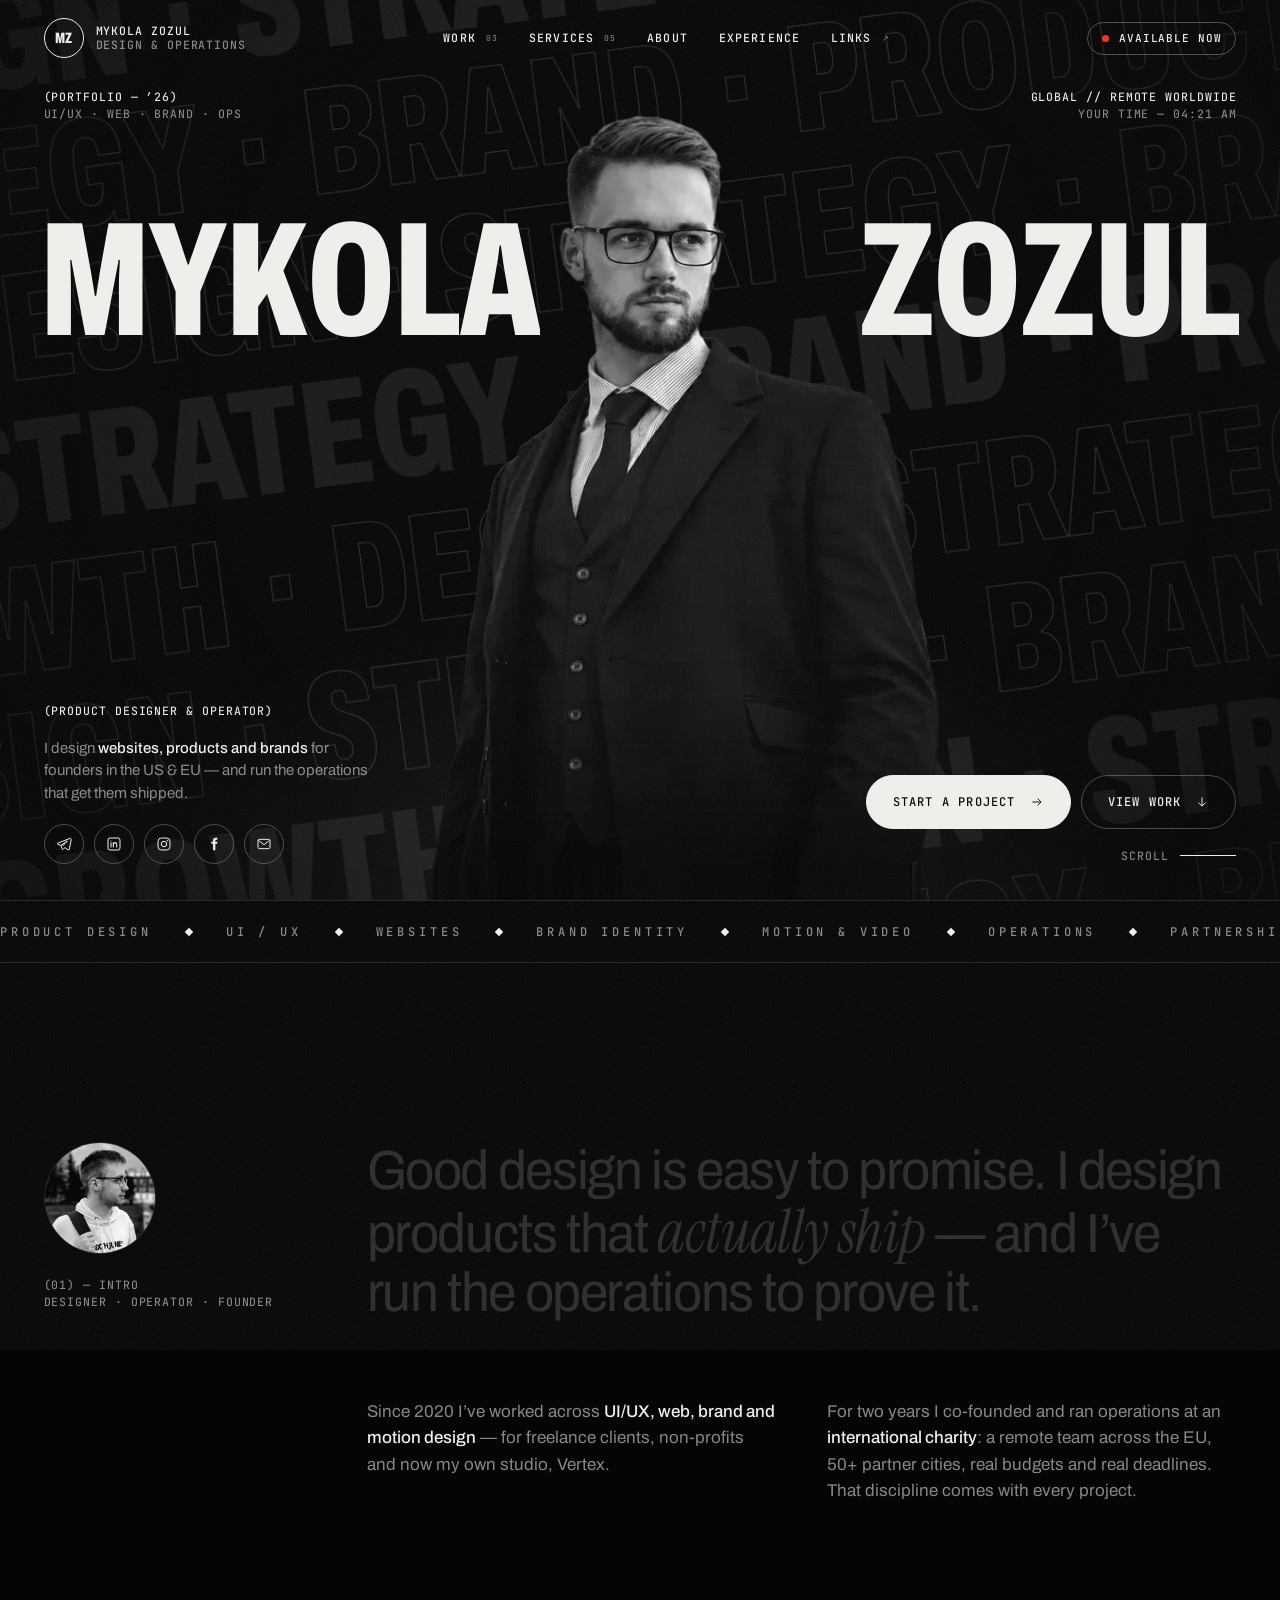
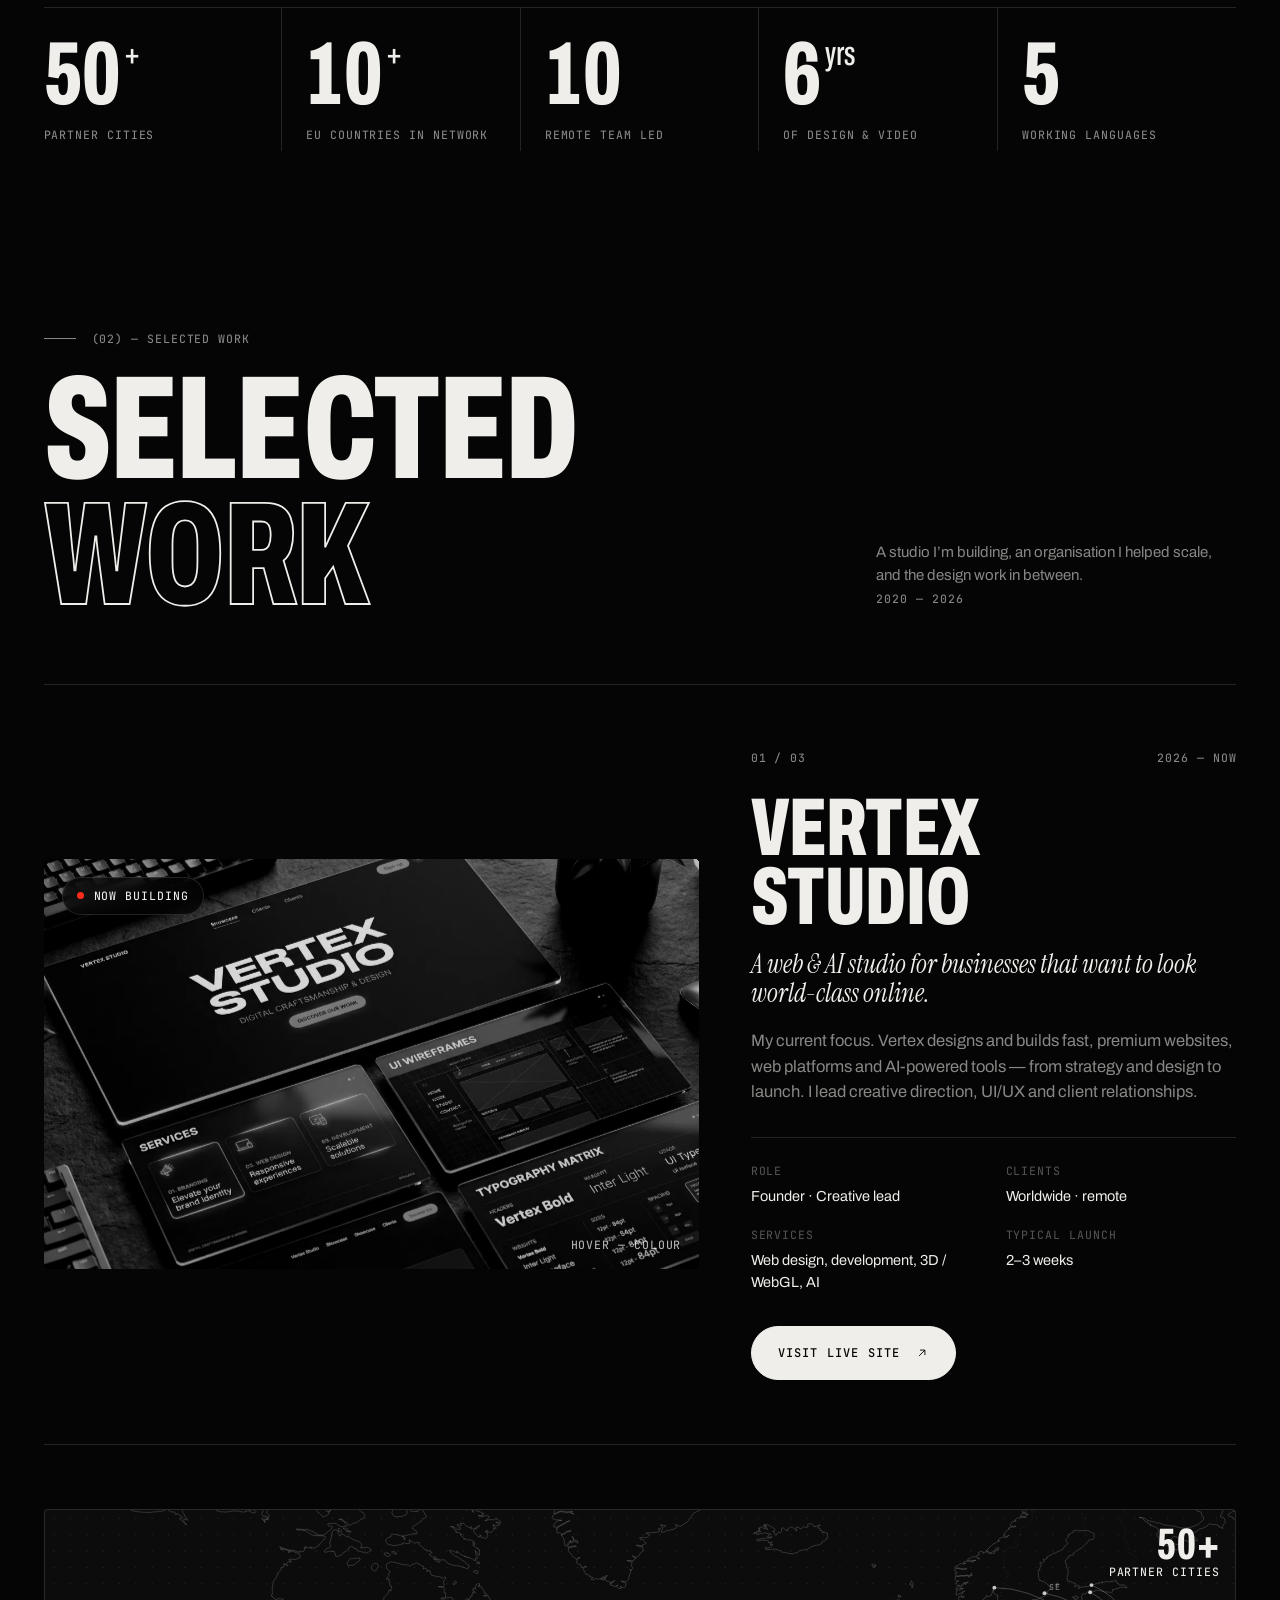
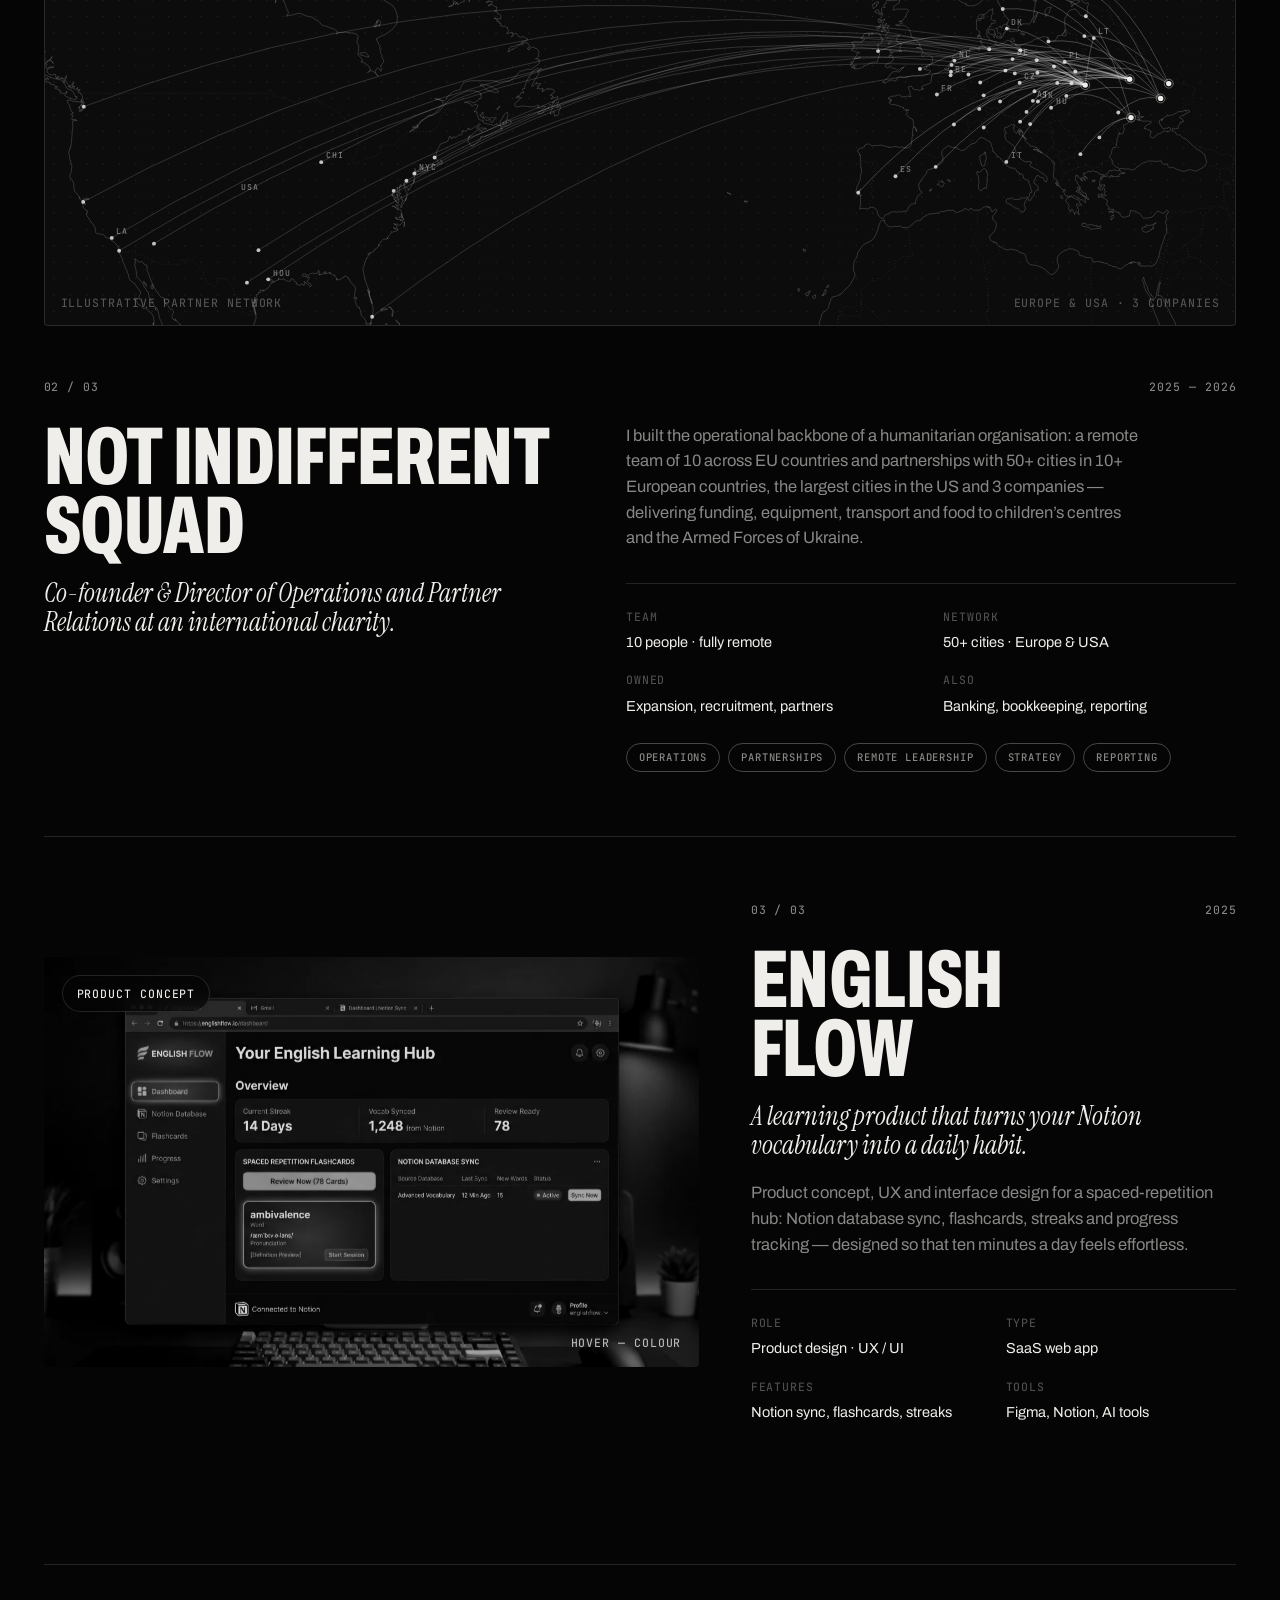
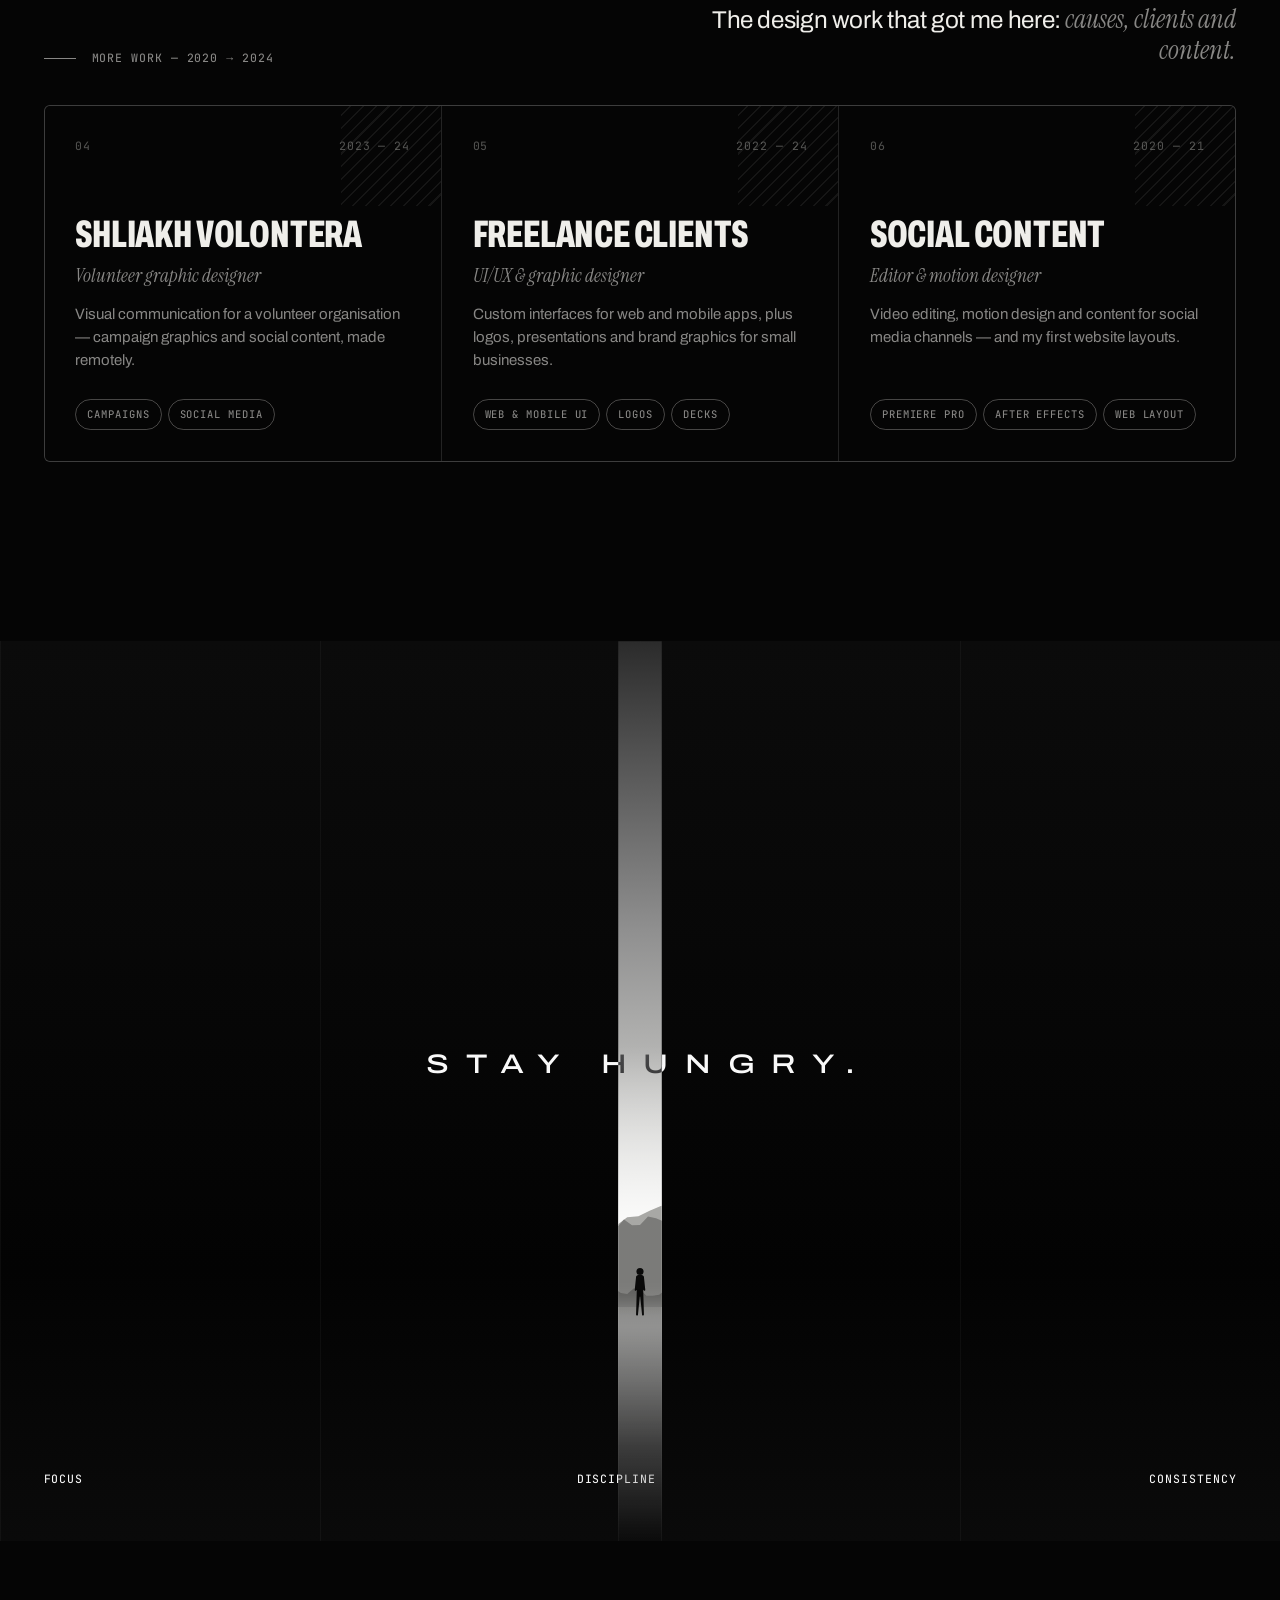
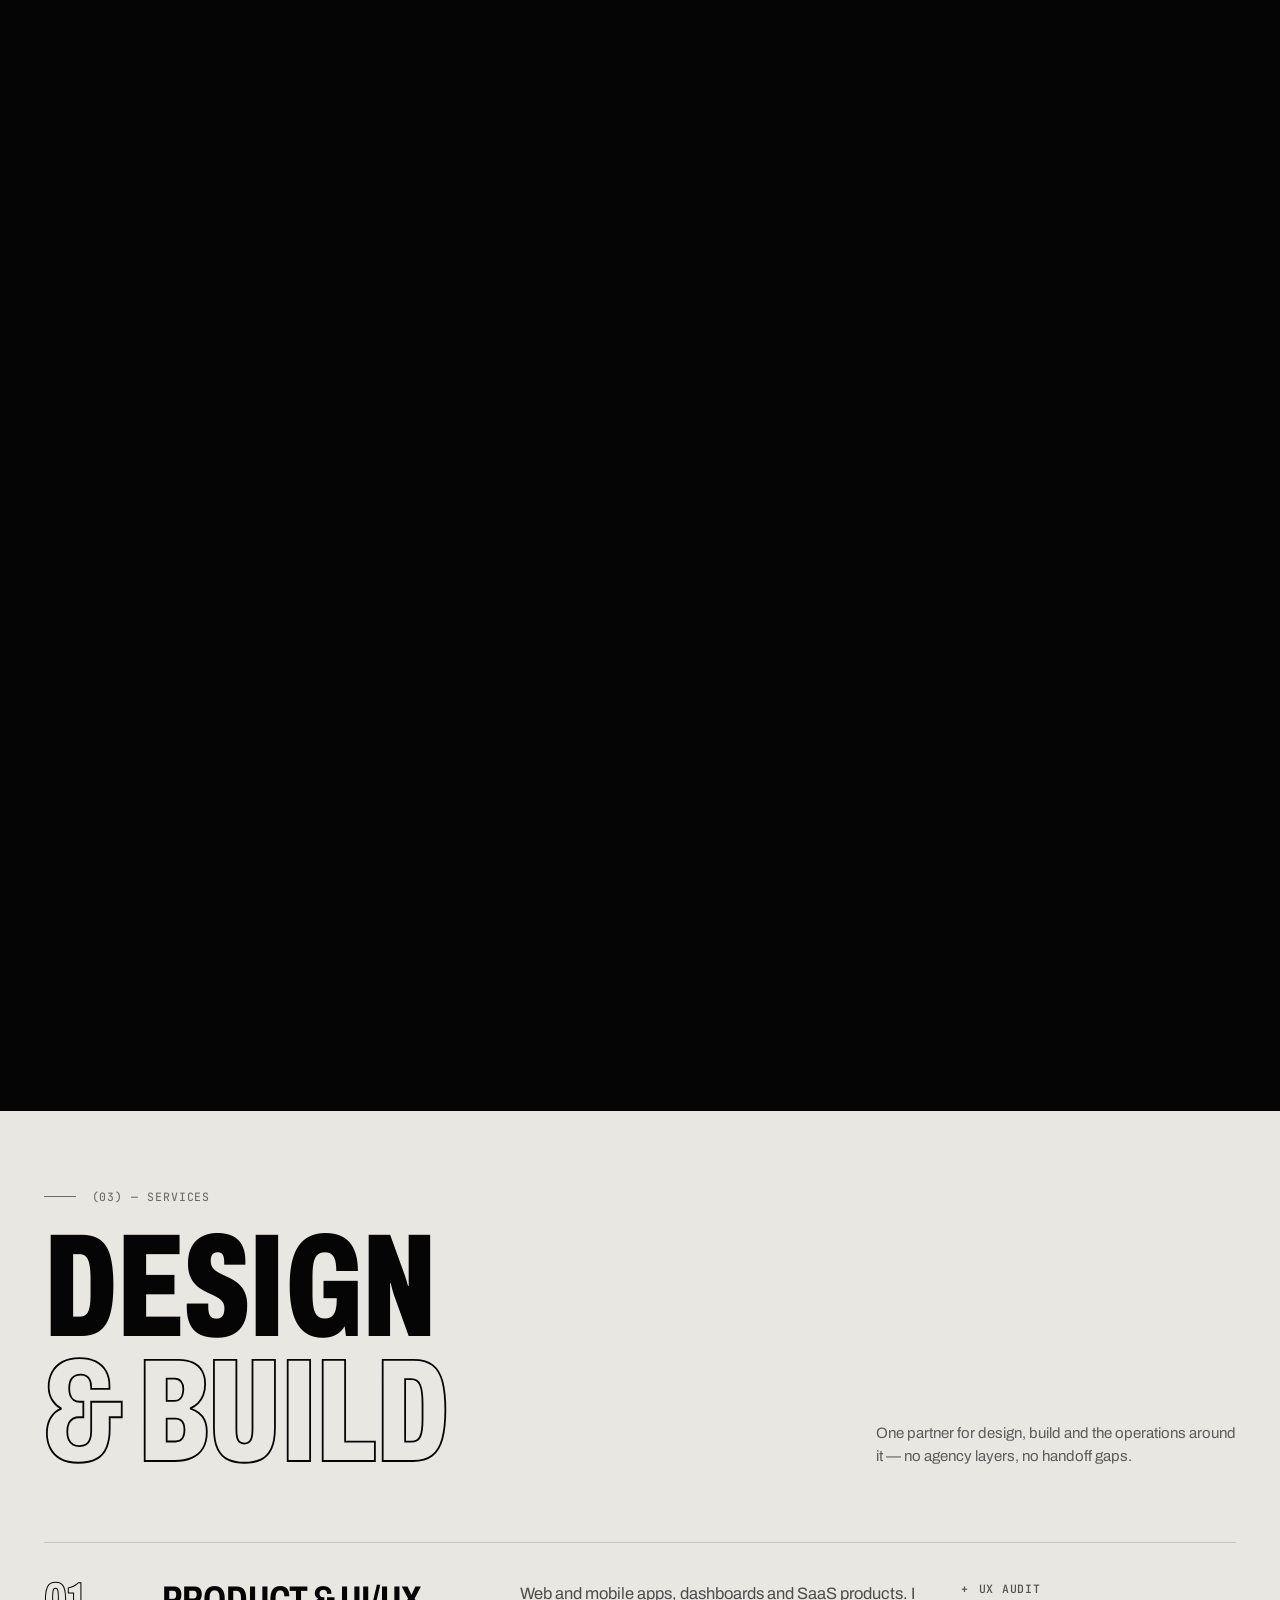
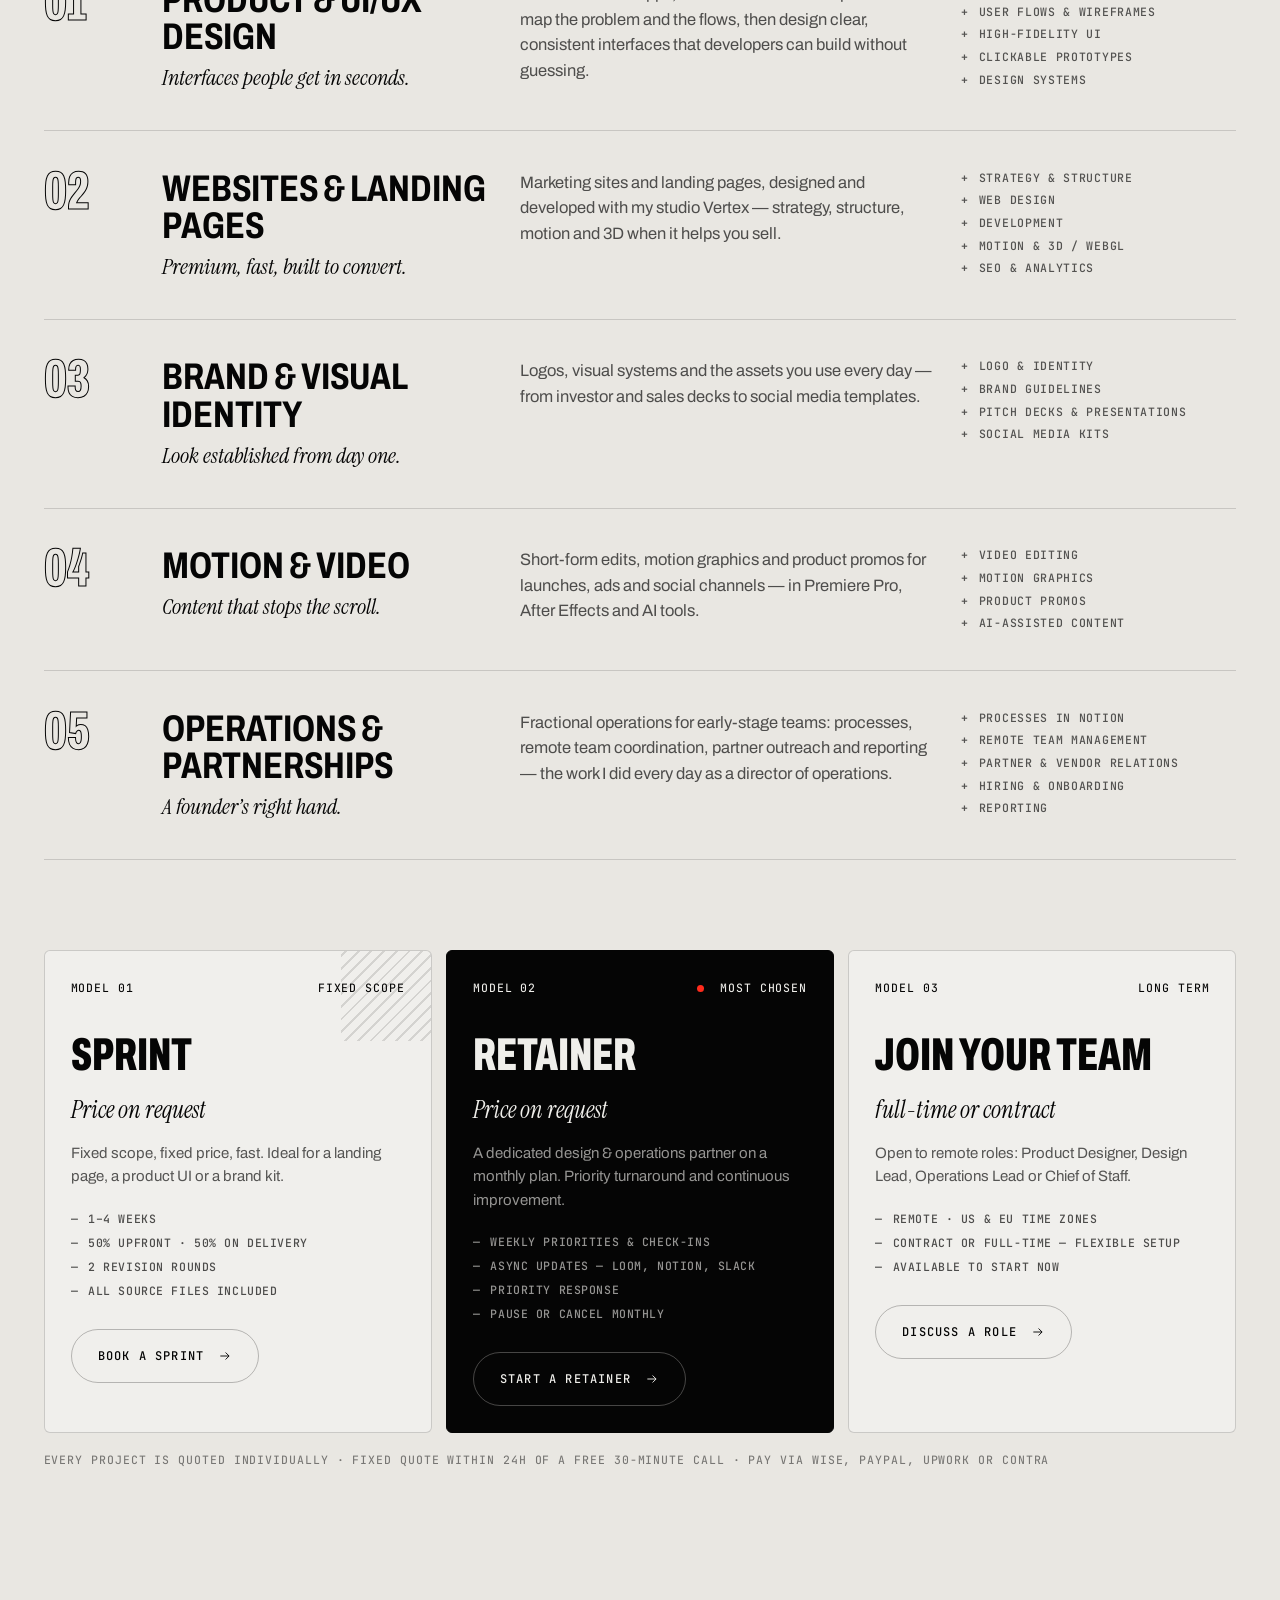
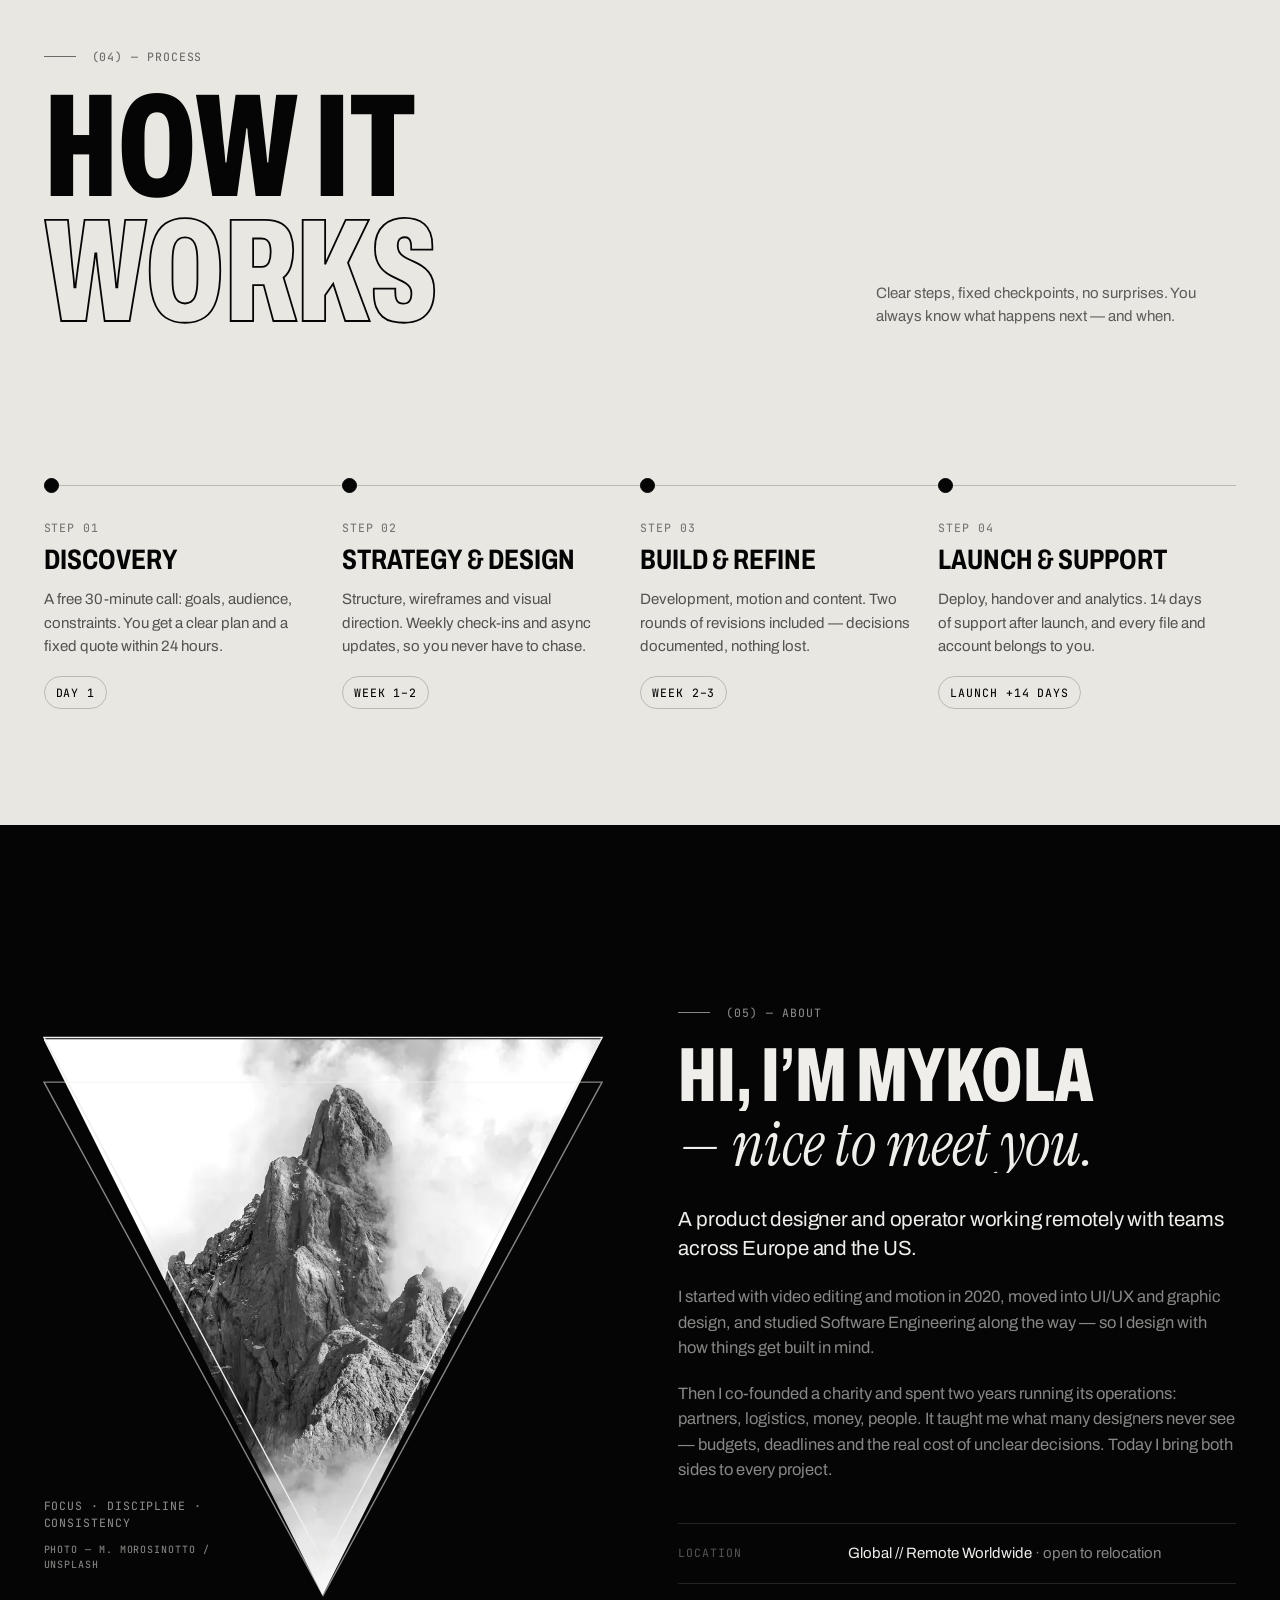
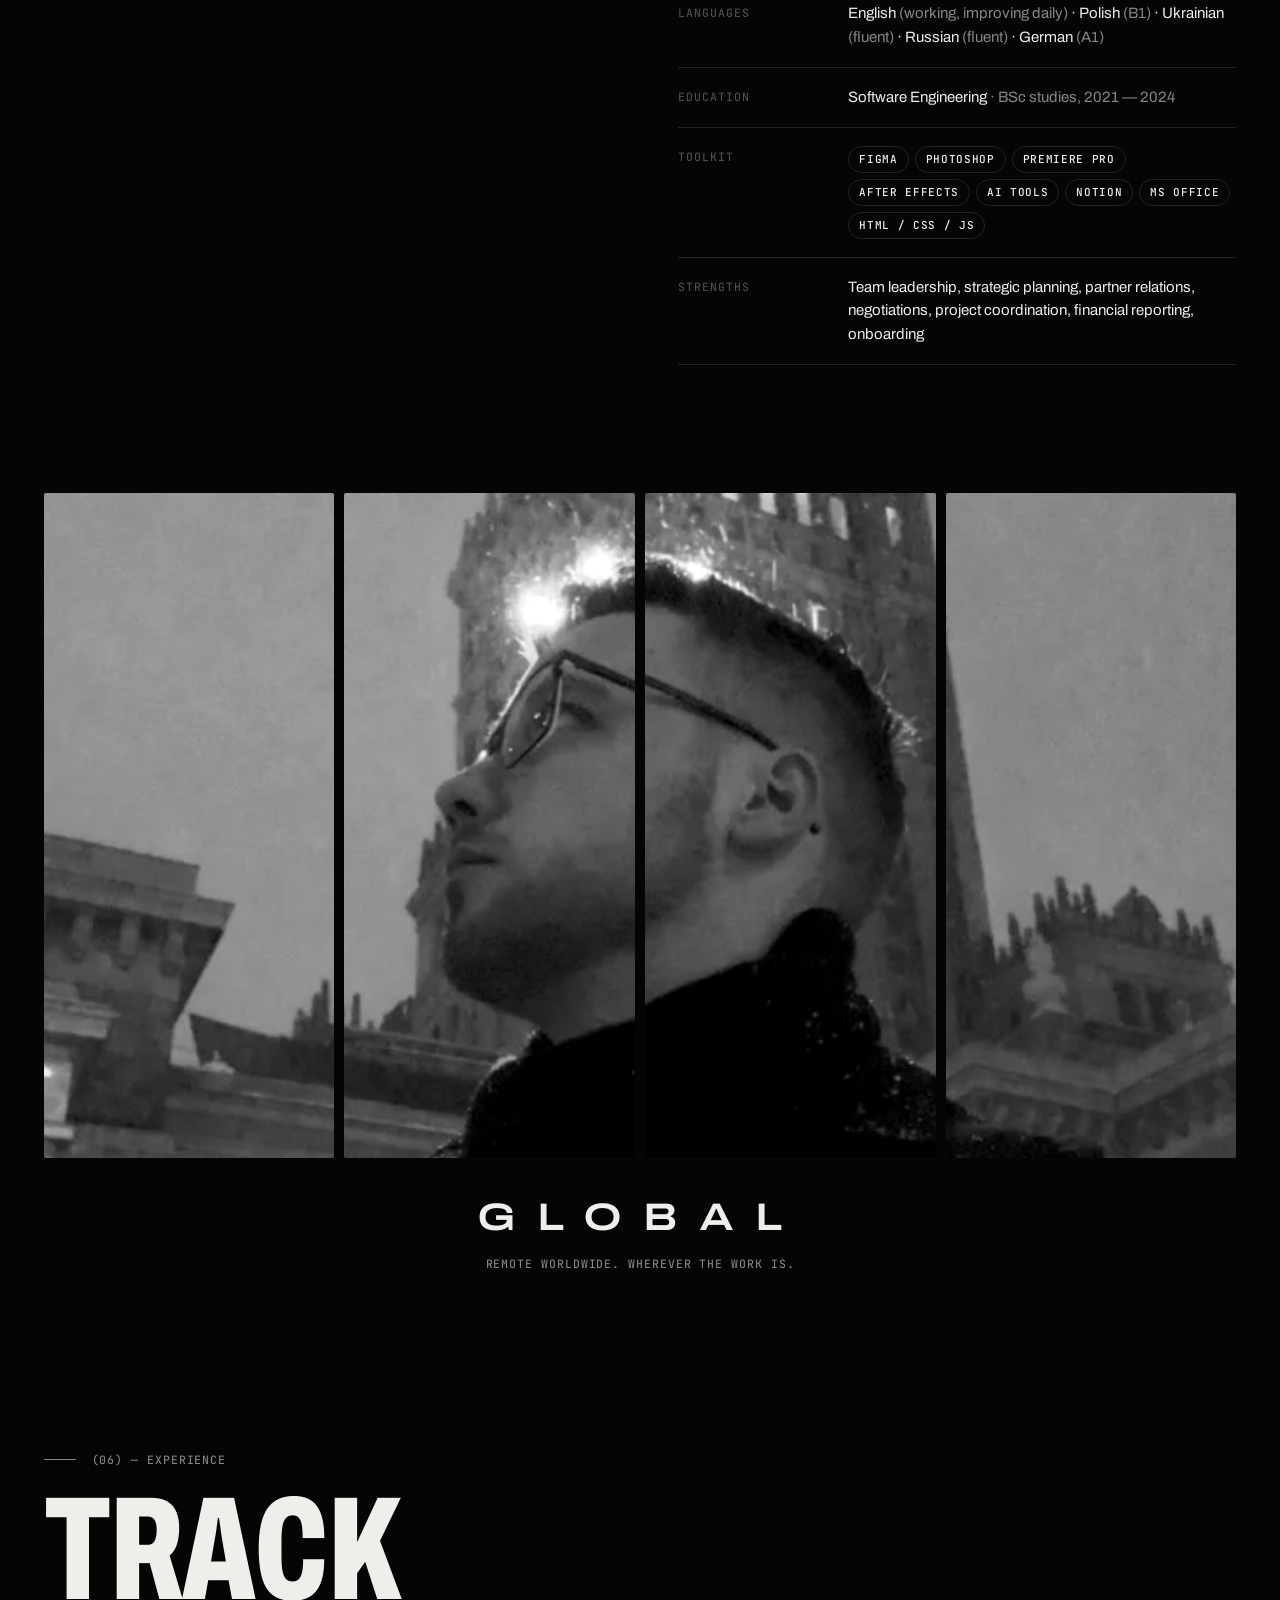
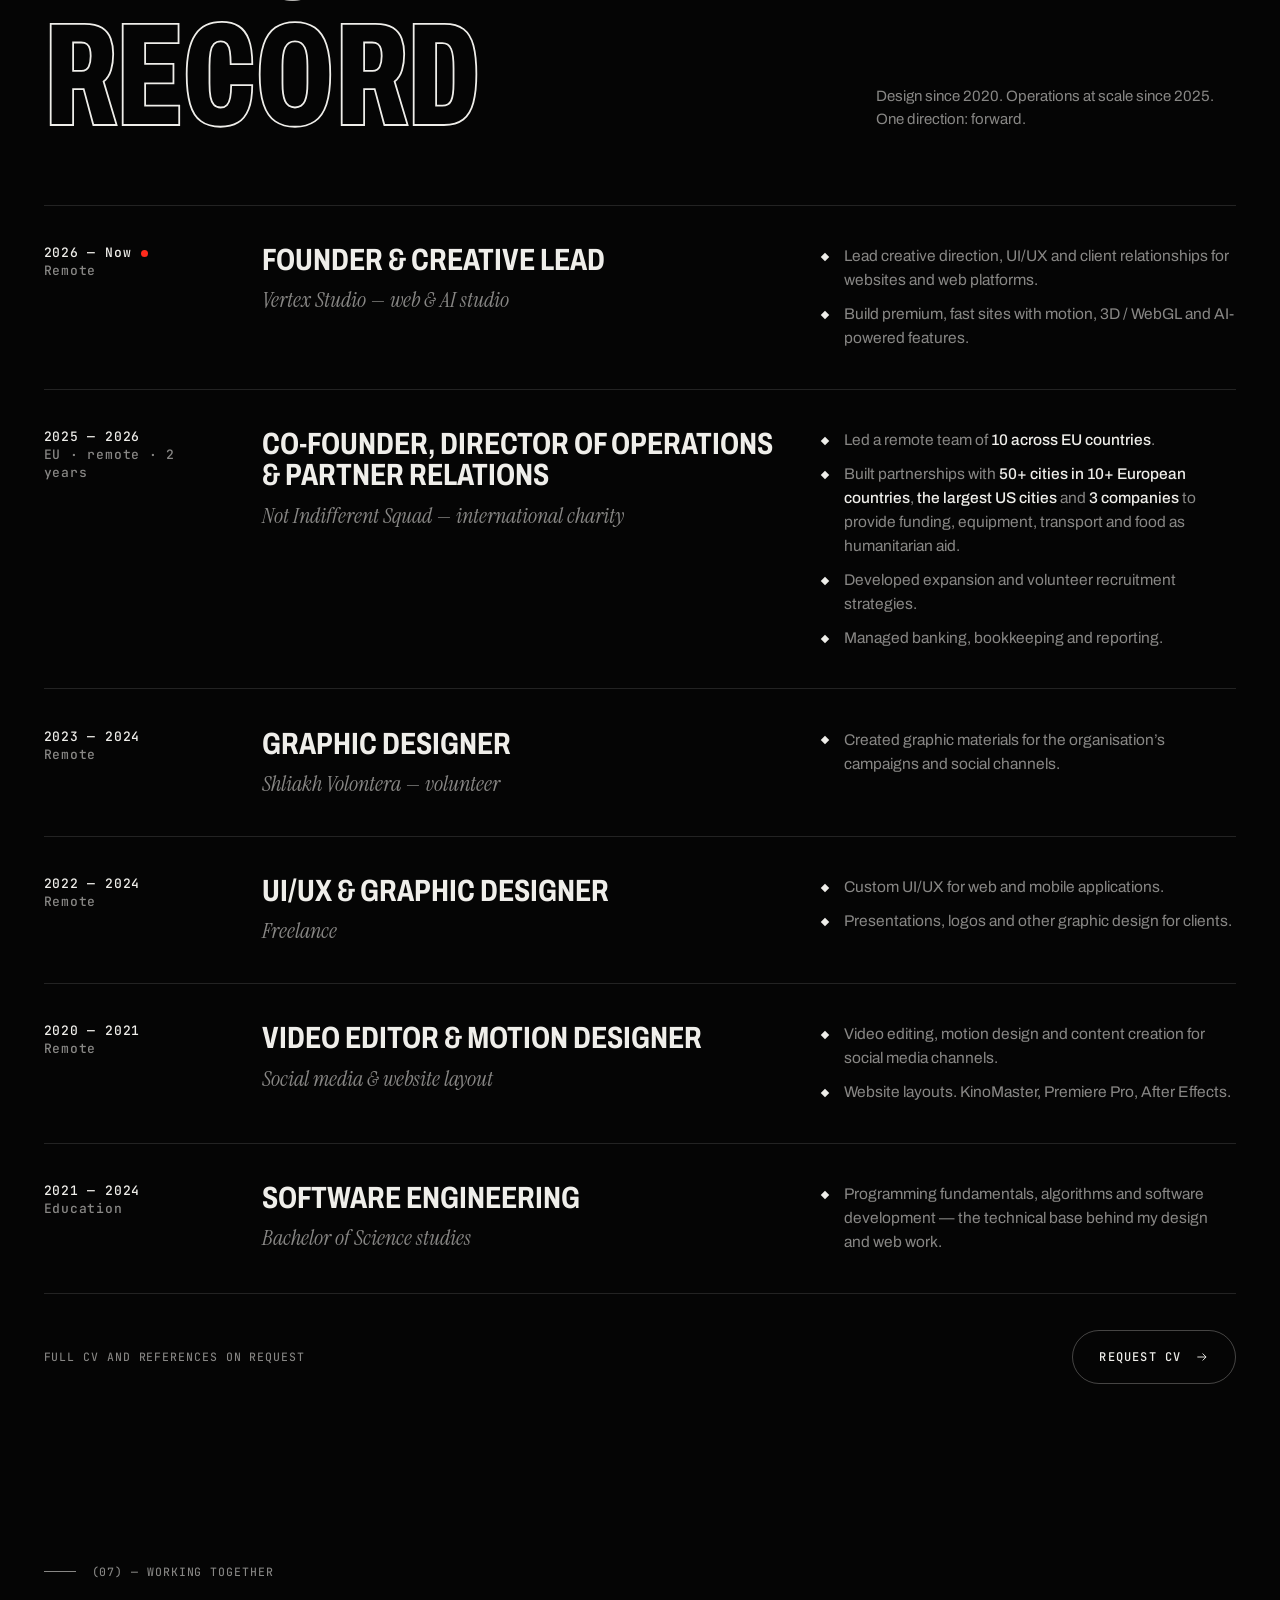
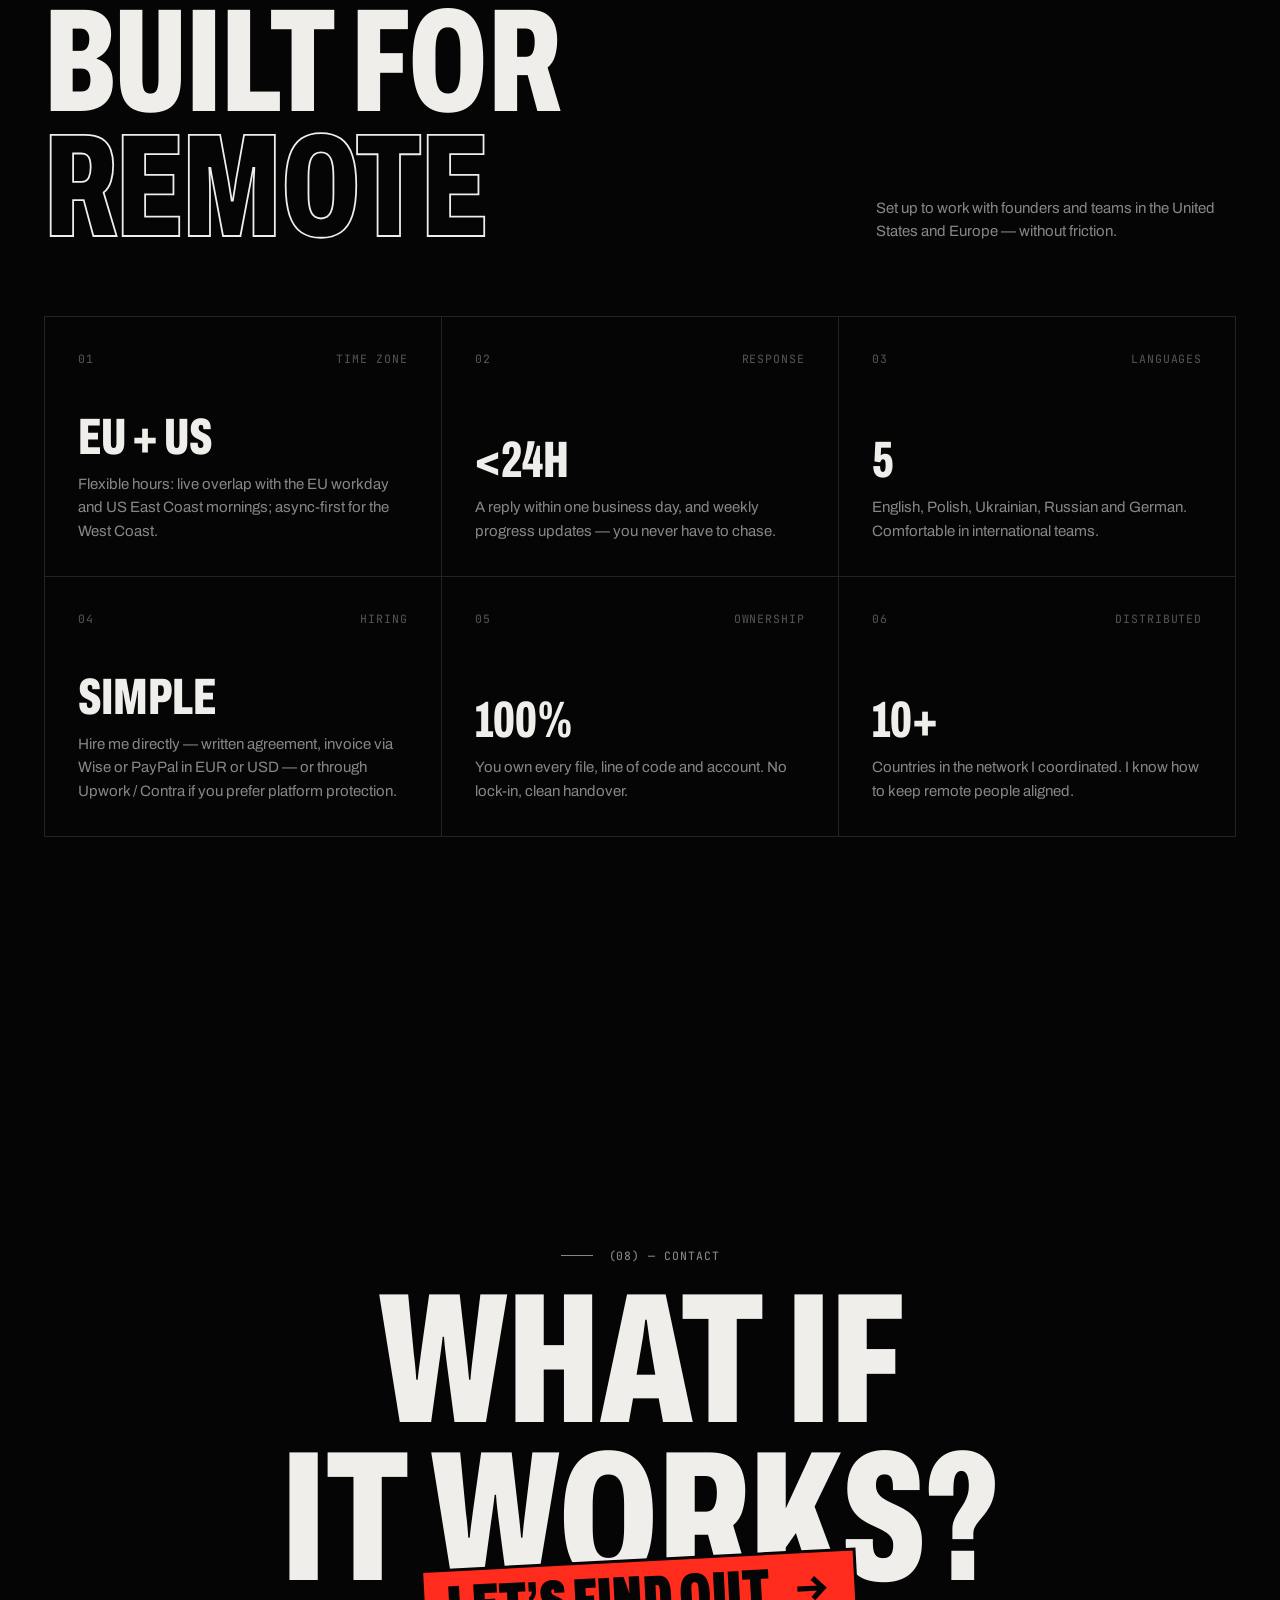
==== commit ea74d745: "Hero: tilted typography backdrop, suit portrait, load and scroll motion - Replace the terrain waves " ====
--- a/index.html
+++ b/index.html
@@ -27,8 +27,8 @@
   <meta name="twitter:image" content="/assets/img/og.jpg">
 
   <link rel="preload" href="/assets/fonts/archivo-var.woff2" as="font" type="font/woff2" crossorigin>
-  <link rel="preload" as="image" type="image/webp" href="/assets/img/hero-cutout.webp"
-        imagesrcset="/assets/img/hero-cutout-sm.webp 644w, /assets/img/hero-cutout.webp 1065w" imagesizes="(max-width: 960px) 60vh, 64vh">
+  <link rel="preload" as="image" type="image/webp" href="/assets/img/hero-suit.webp"
+        imagesrcset="/assets/img/hero-suit-sm.webp 560w, /assets/img/hero-suit.webp 744w" imagesizes="(max-width: 960px) 44vh, 60vh">
   <link rel="stylesheet" href="/assets/css/style.css">
   <script>
     document.documentElement.classList.add('js');
@@ -122,8 +122,7 @@
 
     <!-- ============================== HERO ============================== -->
     <section class="hero" id="top" aria-label="Introduction">
-      <canvas class="hero__terrain" aria-hidden="true"></canvas>
-      <div class="hero__beam" aria-hidden="true"></div>
+      <canvas class="hero__type" aria-hidden="true"></canvas>
 
       <h1 class="hero__name" data-hero-name>
         <span class="sr-only">Mykola Zozul — product designer and operator</span>
@@ -133,10 +132,10 @@
 
       <div class="hero__figure" data-hero-figure>
         <div class="hero__figure-inner">
-          <img src="/assets/img/hero-cutout.webp"
-               srcset="/assets/img/hero-cutout-sm.webp 644w, /assets/img/hero-cutout.webp 1065w"
-               sizes="(max-width: 960px) 60vh, 64vh"
-               width="1065" height="1488" alt="Mykola Zozul in a white hoodie, looking to the side" fetchpriority="high">
+          <img src="/assets/img/hero-suit.webp"
+               srcset="/assets/img/hero-suit-sm.webp 560w, /assets/img/hero-suit.webp 744w"
+               sizes="(max-width: 960px) 44vh, 60vh"
+               width="744" height="1114" alt="Mykola Zozul in a dark suit, looking to the side" fetchpriority="high">
         </div>
       </div>
 
--- a/assets/css/style.css
+++ b/assets/css/style.css
@@ -318,26 +318,7 @@
     radial-gradient(60% 50% at 50% 100%, rgba(255,255,255,.07), transparent 70%),
     var(--black);
 }
-.hero__terrain {
-  position: absolute; inset: 0; width: 100%; height: 100%; z-index: 0;
-  opacity: 0; transition: opacity 2.4s ease;
-}
-.hero__terrain.is-ready { opacity: 1; }
-.hero__beam {
-  position: absolute; left: 50%; top: -5%; bottom: -5%; width: clamp(160px, 17vw, 340px);
-  margin-left: calc(clamp(160px, 17vw, 340px) / -2);
-  z-index: 1; pointer-events: none;
-  background: linear-gradient(to bottom,
-    rgba(255,255,255,0) 0%, rgba(255,255,255,.05) 18%, rgba(255,255,255,.16) 55%,
-    rgba(255,255,255,.24) 82%, rgba(255,255,255,.06) 100%);
-  filter: blur(26px);
-  transform: scaleX(0); transform-origin: 50% 50%;
-  transition: transform 2.2s var(--ease);
-}
-.hero__beam::after {
-  content: ""; position: absolute; left: 50%; top: 0; bottom: 0; width: 1px;
-  background: linear-gradient(to bottom, transparent, rgba(255,255,255,.55) 60%, transparent);
-}
+.hero__type { position: absolute; inset: 0; width: 100%; height: 100%; z-index: 0; display: block; }
 .hero__name {
   position: absolute; z-index: 2; left: 0; right: 0; top: 31%;
   transform: translateY(-50%);
@@ -348,7 +329,10 @@
   color: var(--white);
   pointer-events: none;
 }
-.hero__word { display: inline-flex; overflow: hidden; padding-block: .04em .02em; }
+.hero__word { display: inline-flex; overflow: hidden; padding-block: .04em .02em; will-change: transform; }
+/* on scroll the two words drift apart (--hp = hero scroll progress, set in main.js) */
+.sr-only + .hero__word { transform: translateX(calc(var(--hp, 0) * -16vw)); }
+.hero__word + .hero__word { transform: translateX(calc(var(--hp, 0) * 16vw)); }
 .hero__word .ch { display: inline-block; transform: translateY(105%); }
 .is-loaded .hero__word .ch {
   transform: translateY(0);
@@ -357,8 +341,8 @@
 }
 .hero__figure {
   position: absolute; z-index: 3; left: 50%; bottom: 0;
-  height: min(90%, 1100px); aspect-ratio: 1065 / 1488;
-  transform: translate(-58%, 0);
+  height: min(88%, 1080px); aspect-ratio: 744 / 1114;
+  transform: translate(-42%, 0);
   pointer-events: none;
 }
 .hero__figure-inner {
@@ -368,7 +352,6 @@
 }
 .hero__figure img { width: 100%; height: 100%; object-fit: contain; object-position: 50% 100%; }
 .is-loaded .hero__figure-inner { opacity: 1; transform: none; transition-delay: .35s; }
-.is-loaded .hero__beam { transform: scaleX(1); transition-delay: .1s; }
 
 .hero__top, .hero__bottom {
   position: absolute; left: 0; right: 0; z-index: 4;
@@ -884,7 +867,7 @@
     top: 25%; flex-direction: column; align-items: center; gap: 0;
     font-size: clamp(84px, 27vw, 250px); line-height: .78;
   }
-  .hero__figure { height: 72%; transform: translateX(-56%); }
+  .hero__figure { height: 70%; transform: translateX(-42%); }
   .hero__top .wrap > :last-child { display: none; }
   .hero__bottom .wrap { flex-direction: column; align-items: stretch; gap: 18px; }
   .hero__intro { max-width: none; }
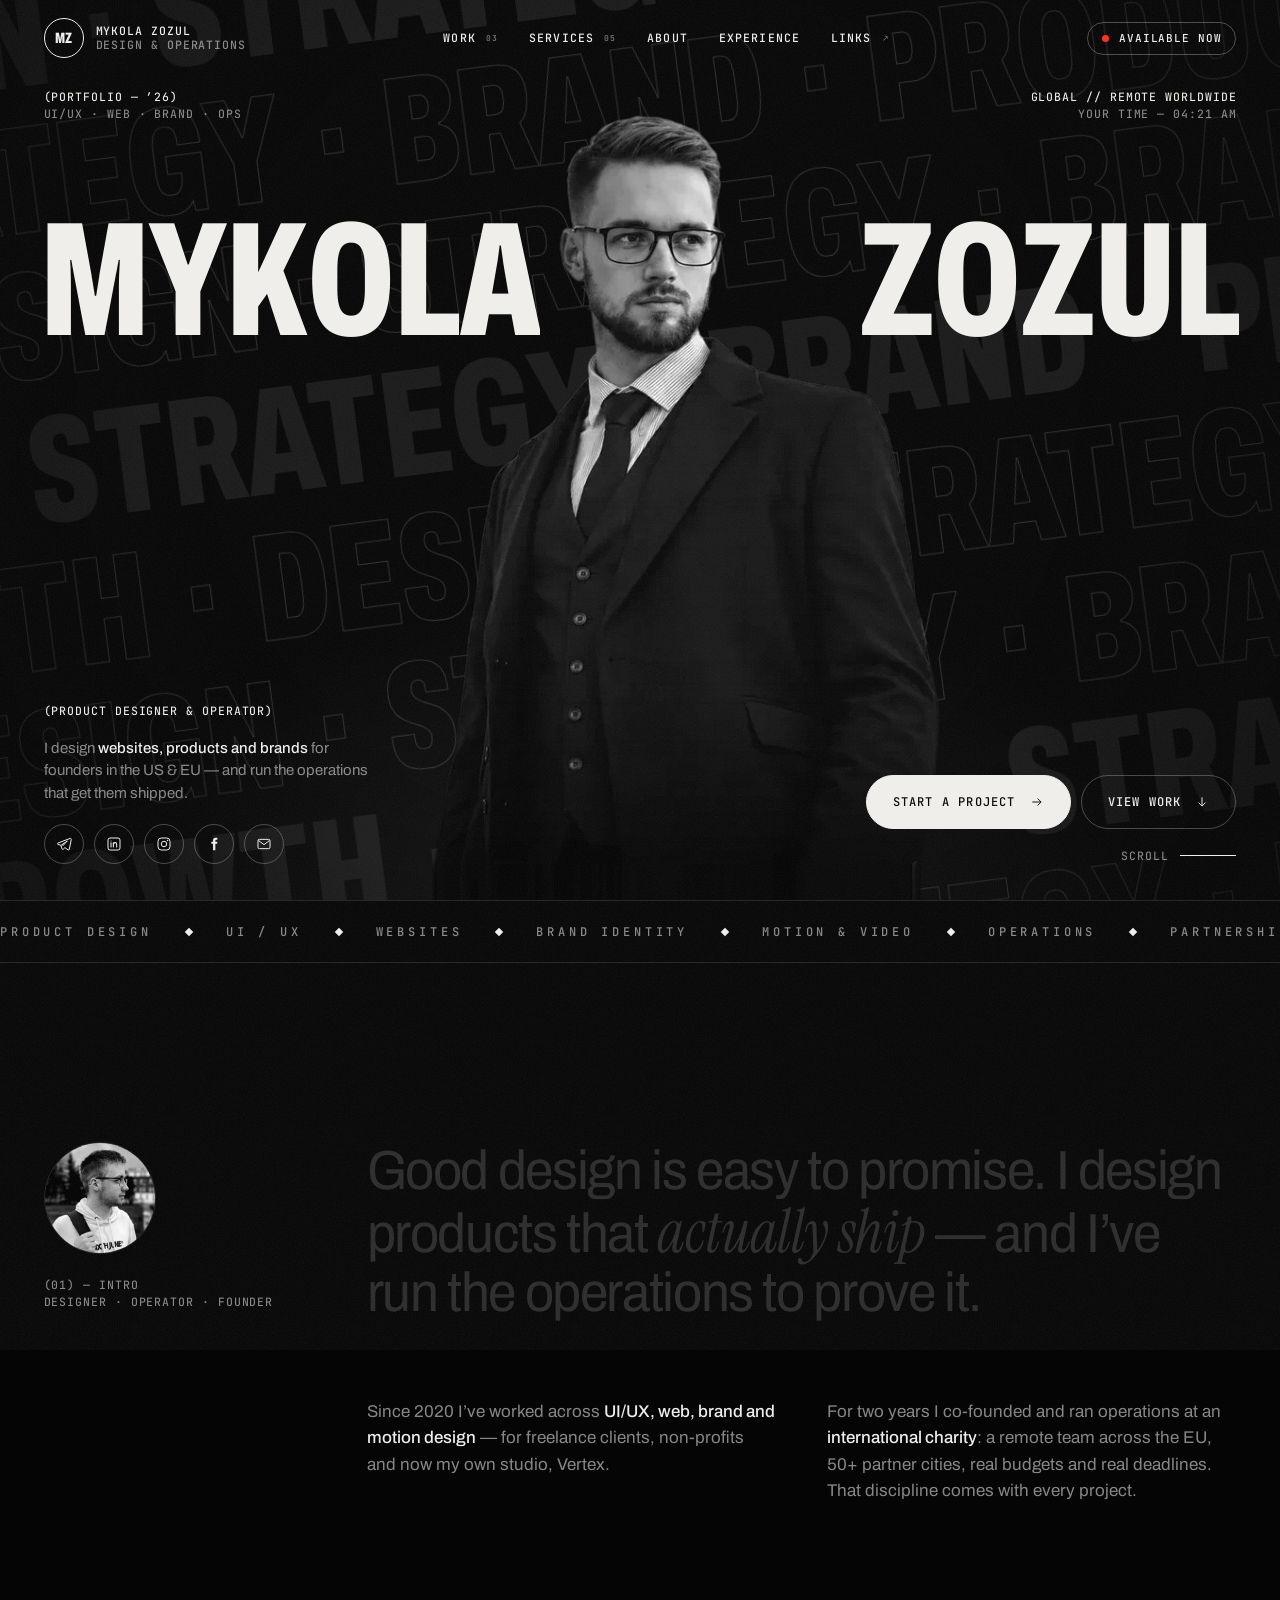
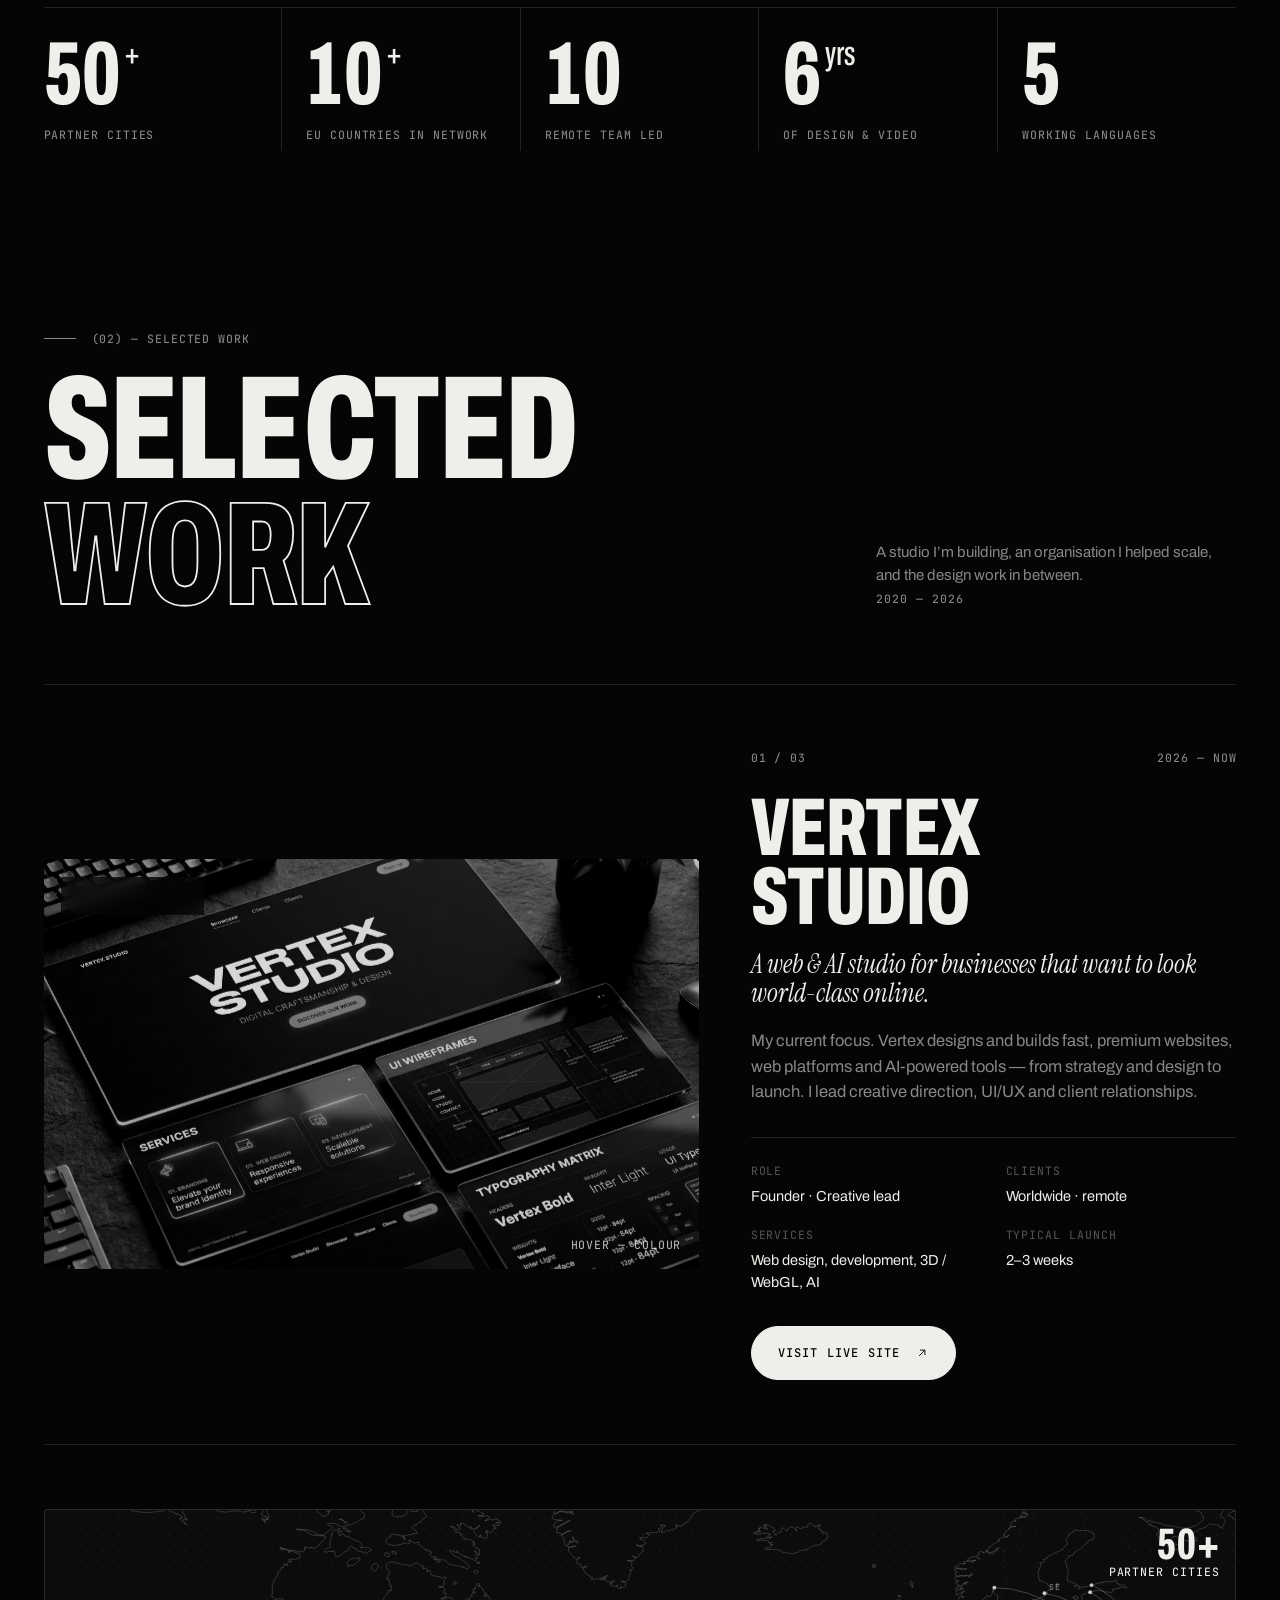
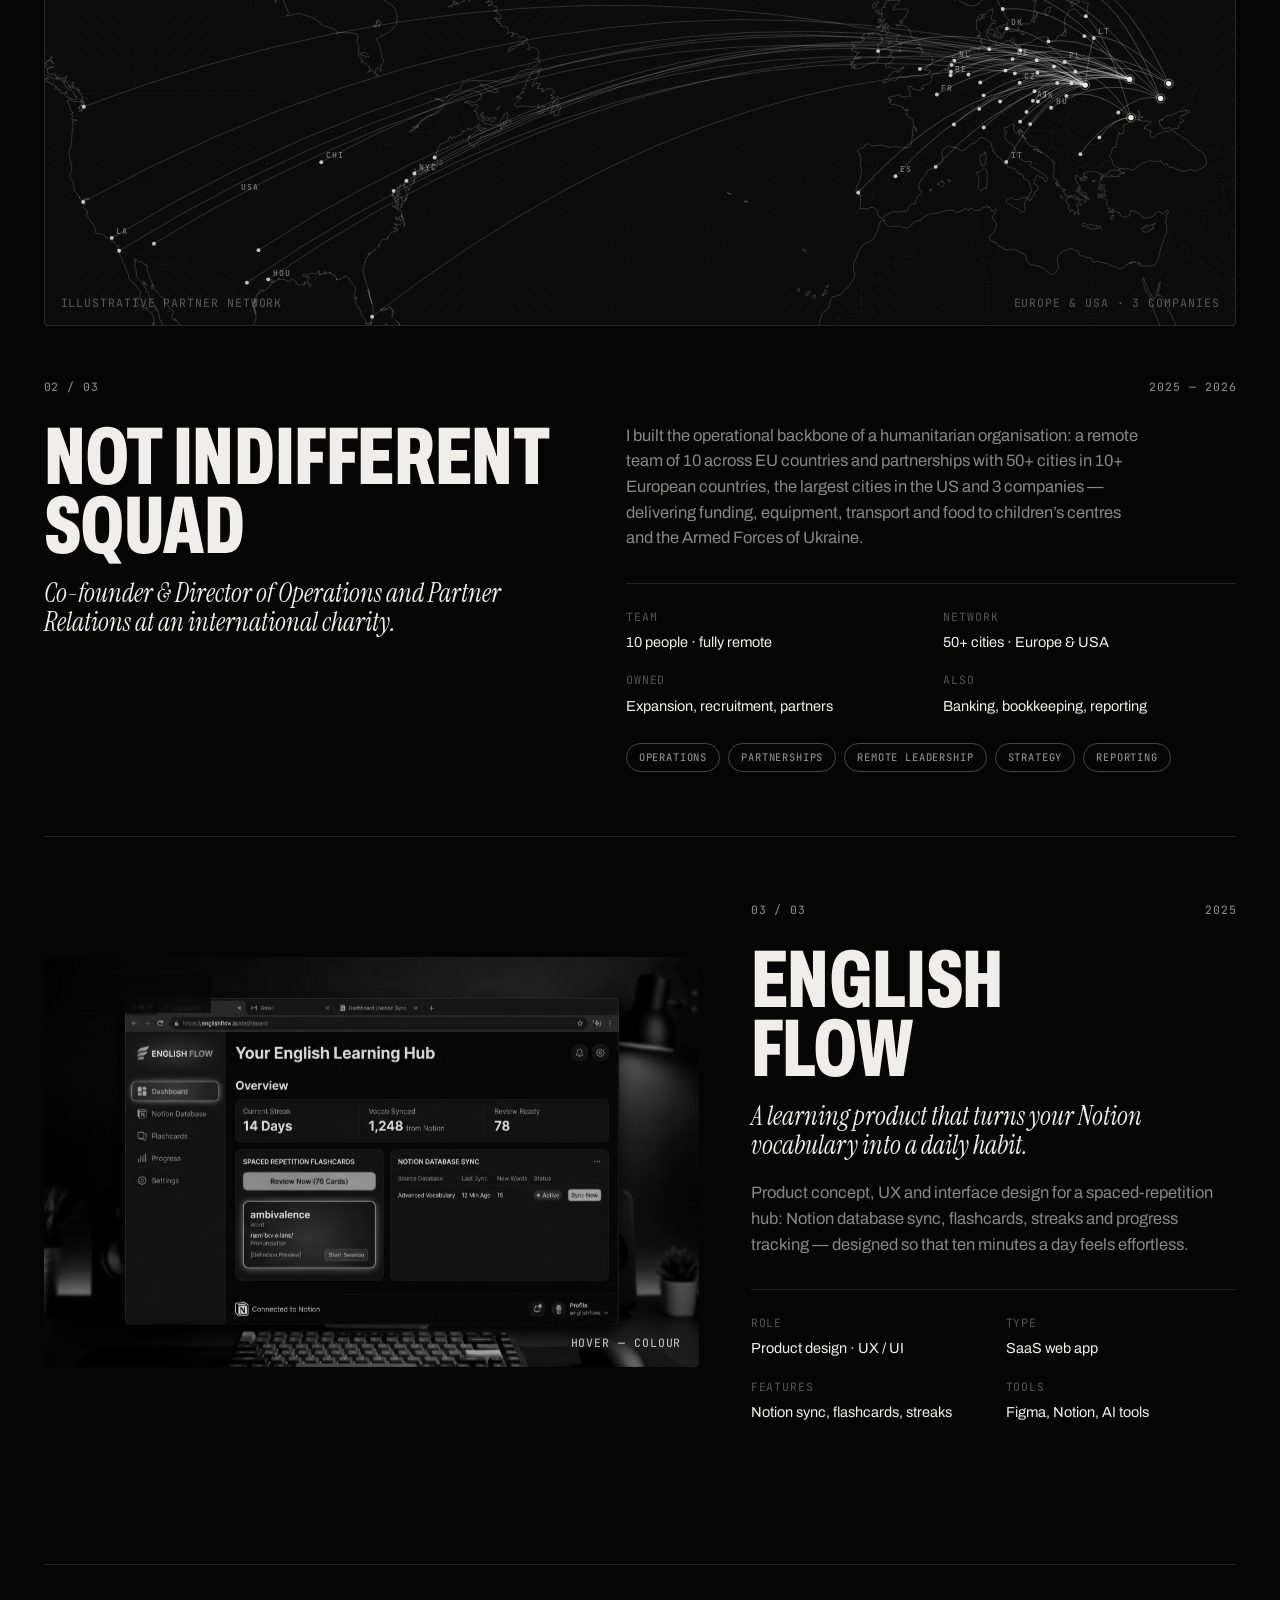
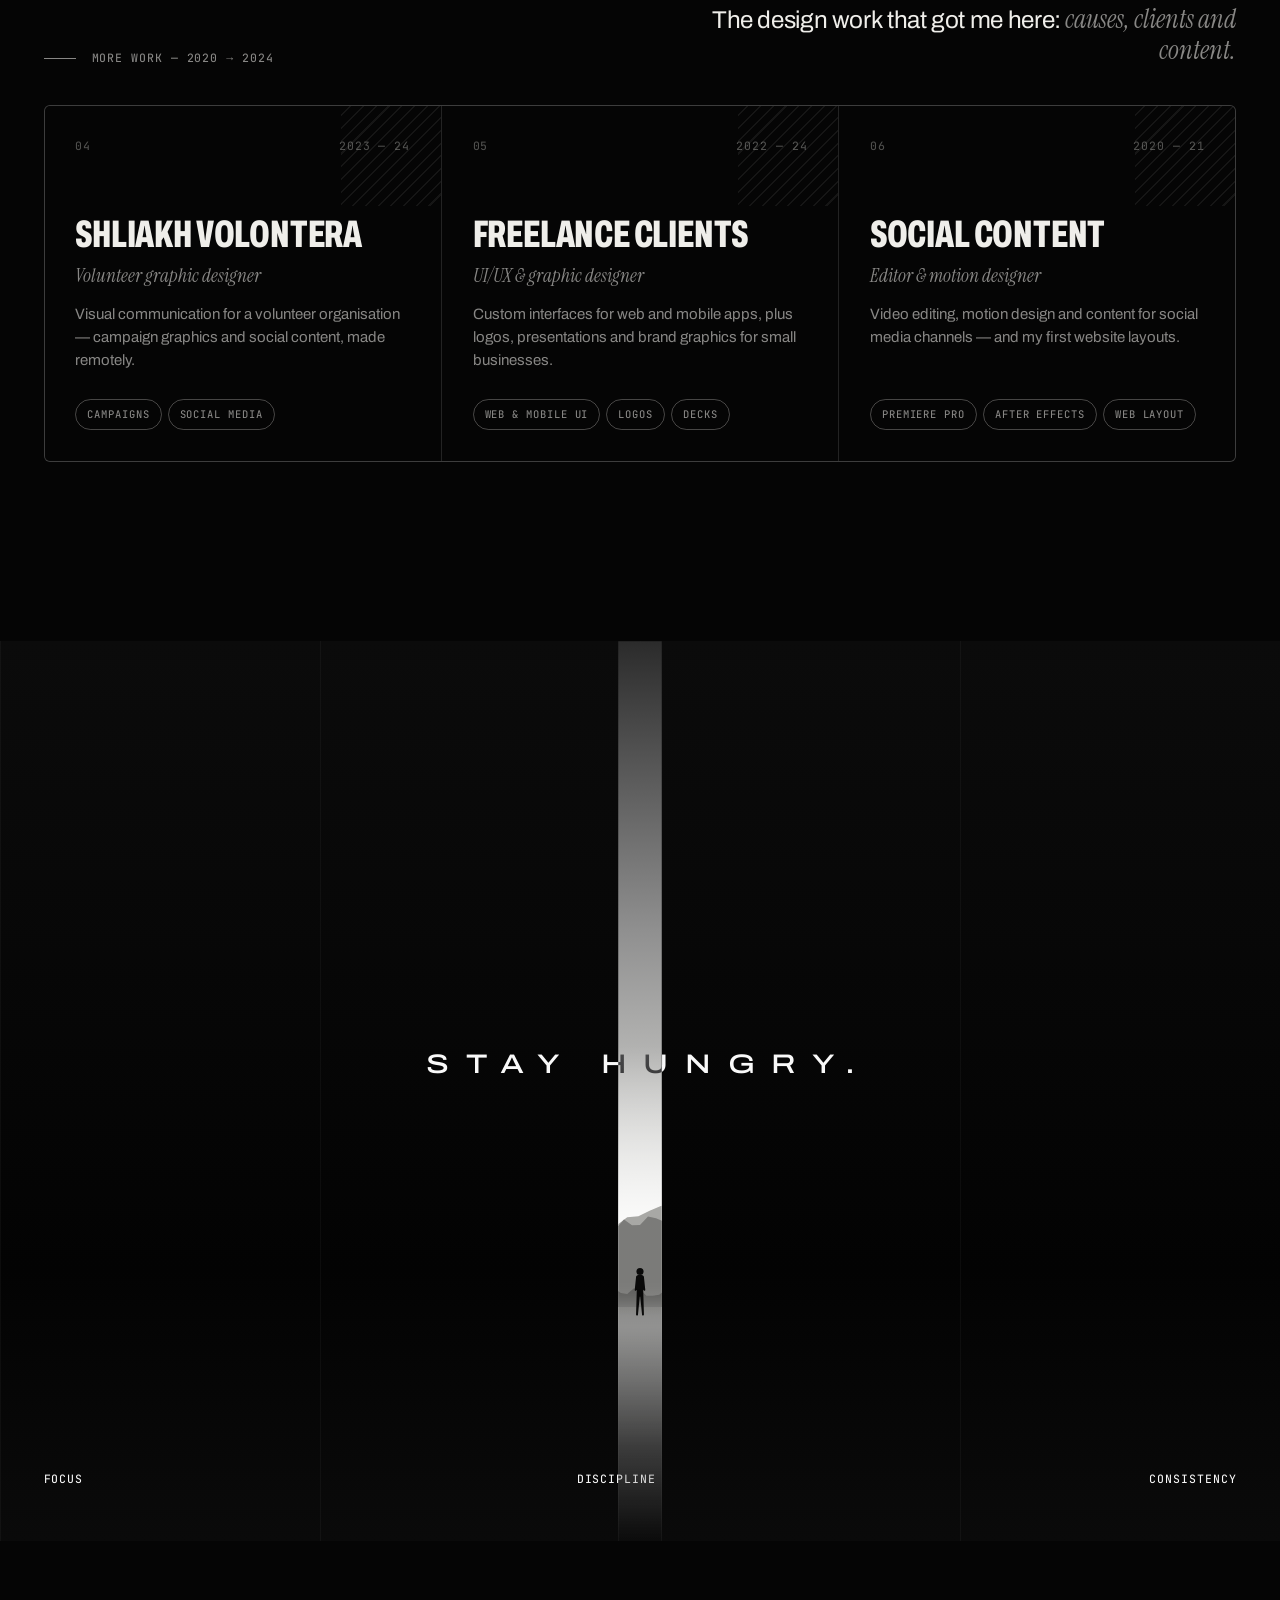
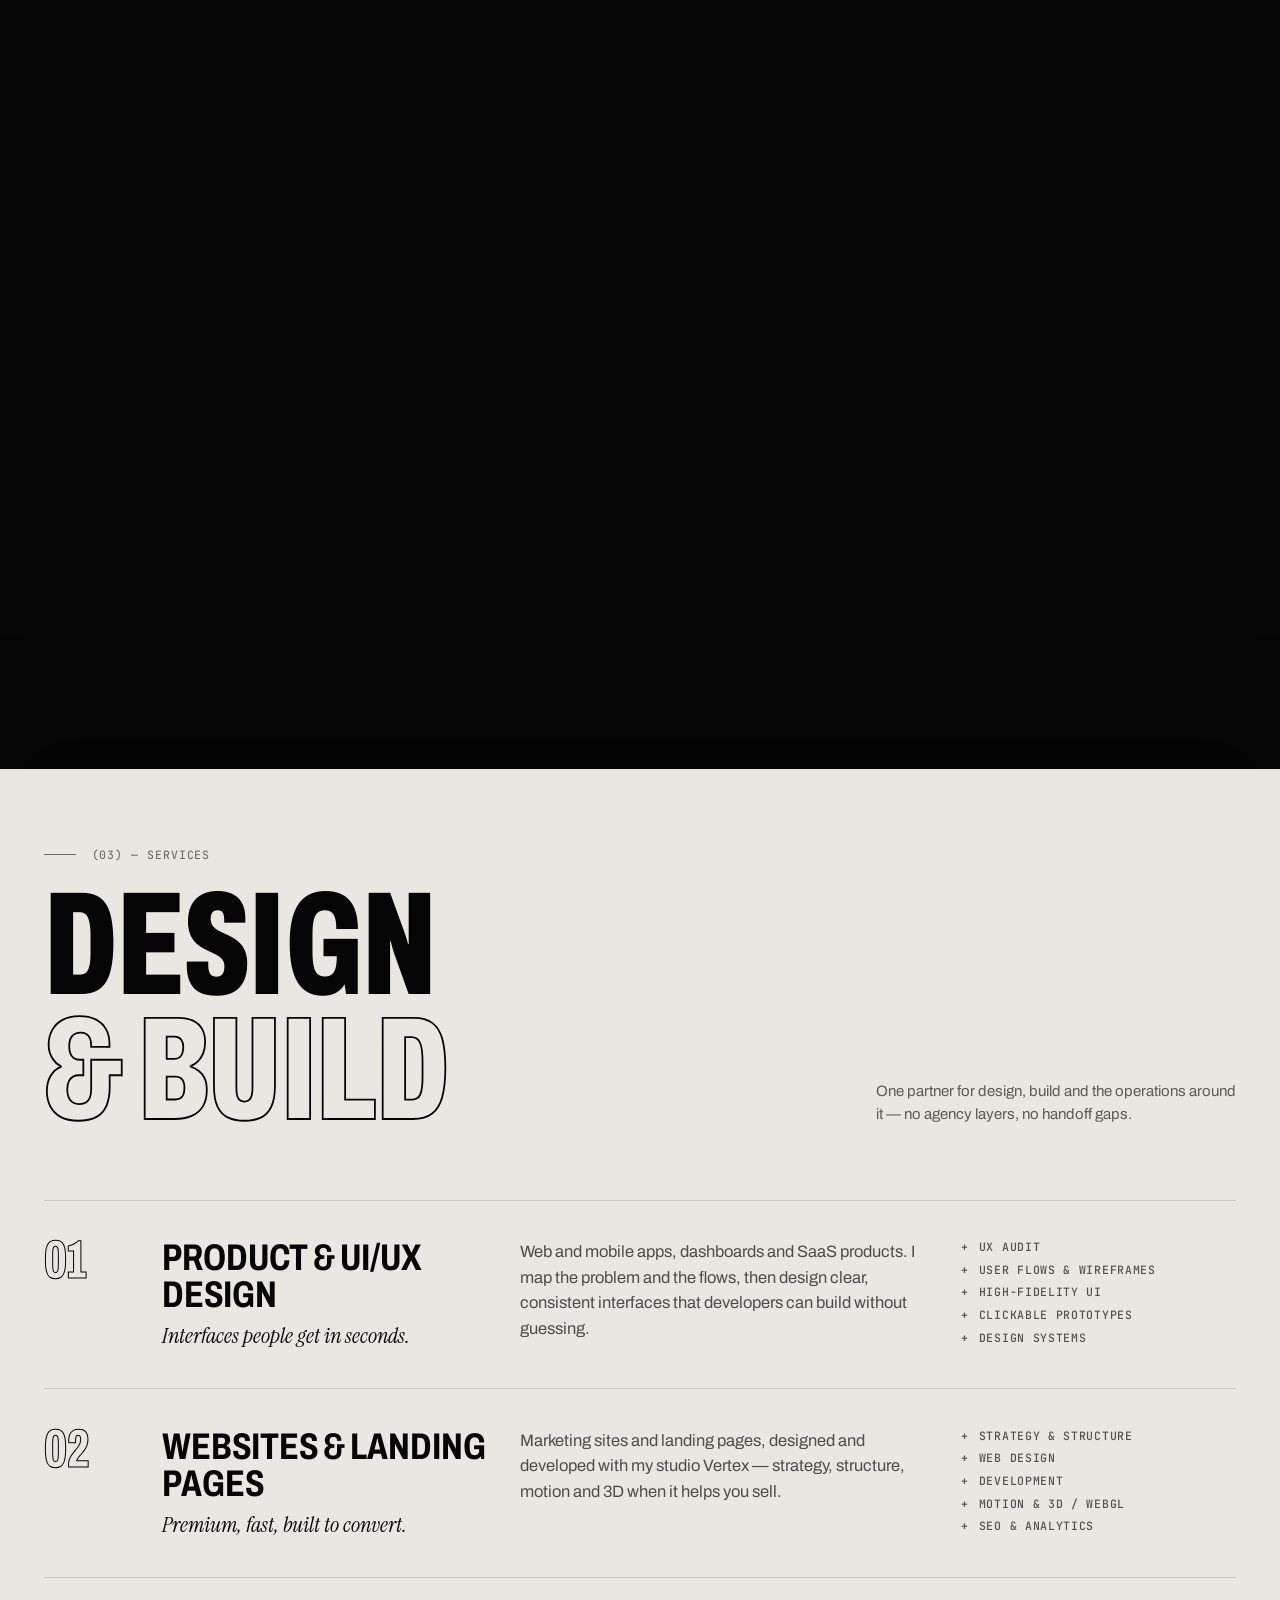
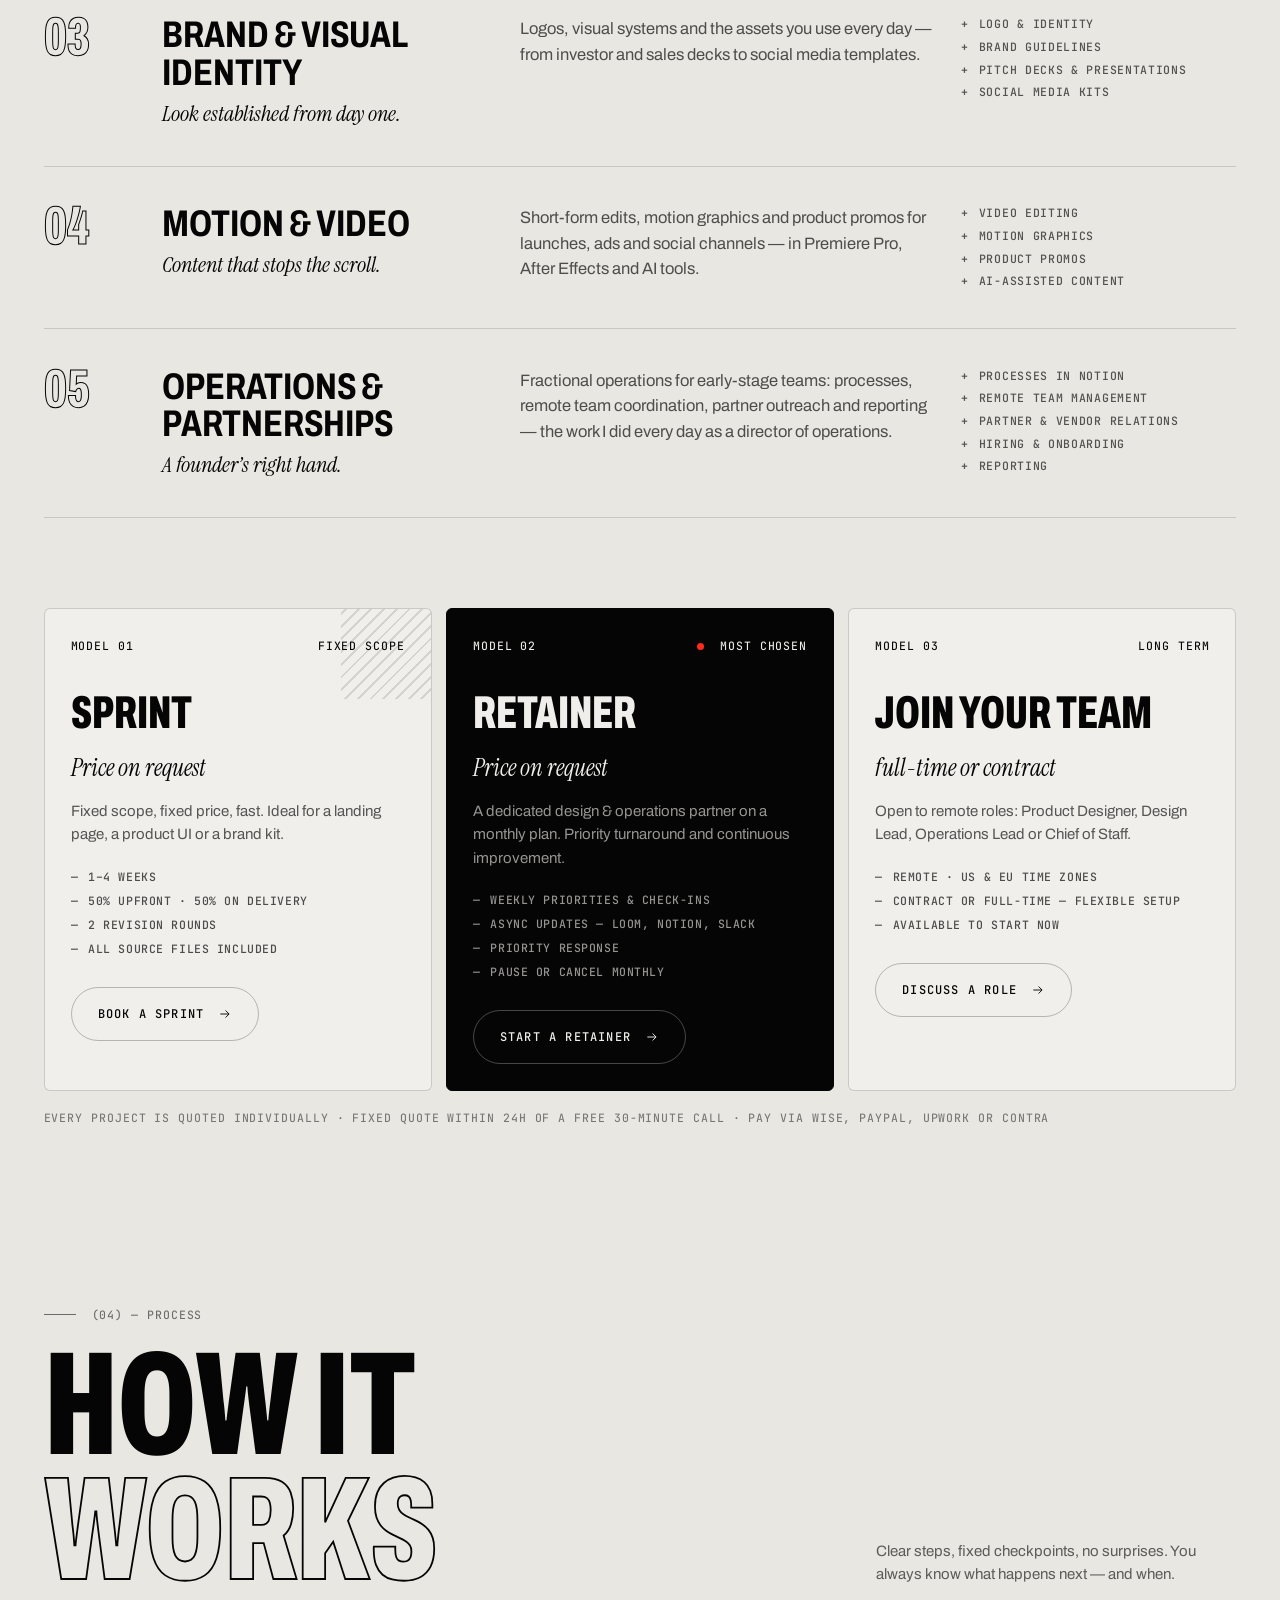
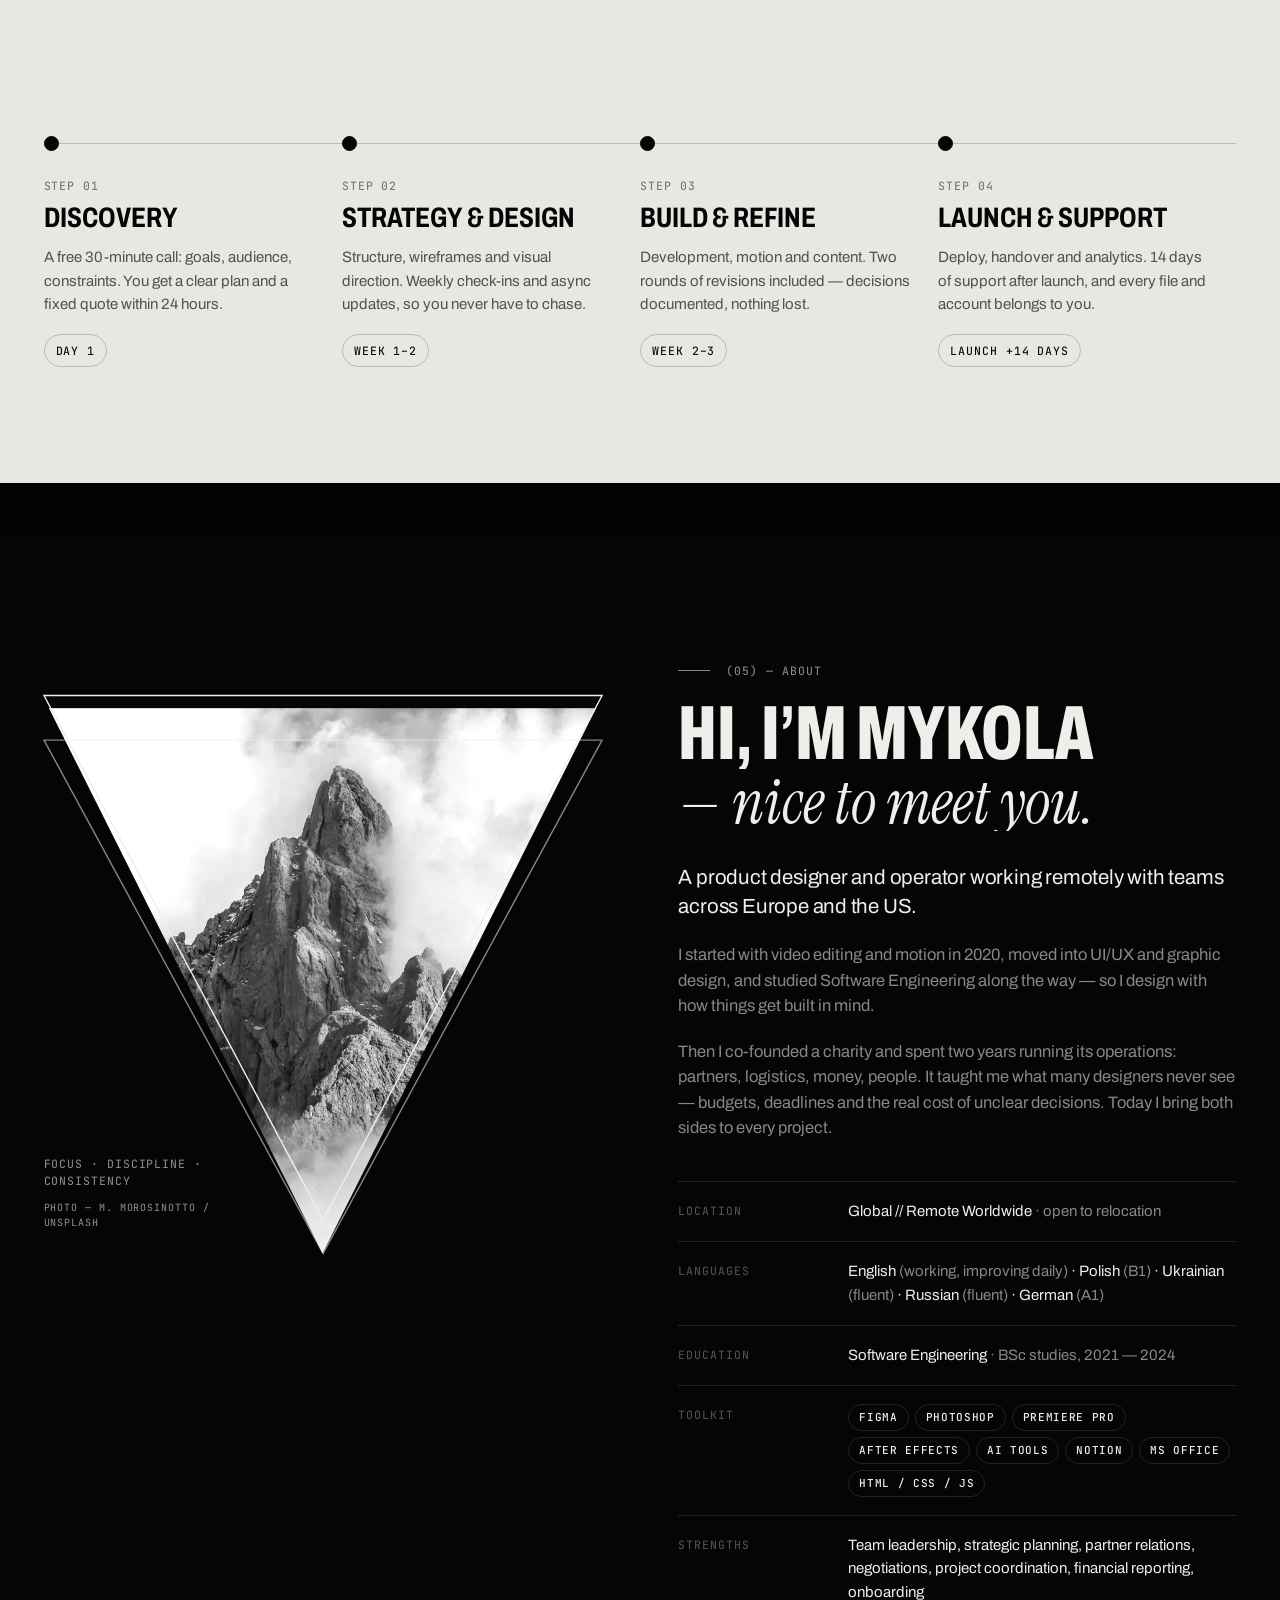
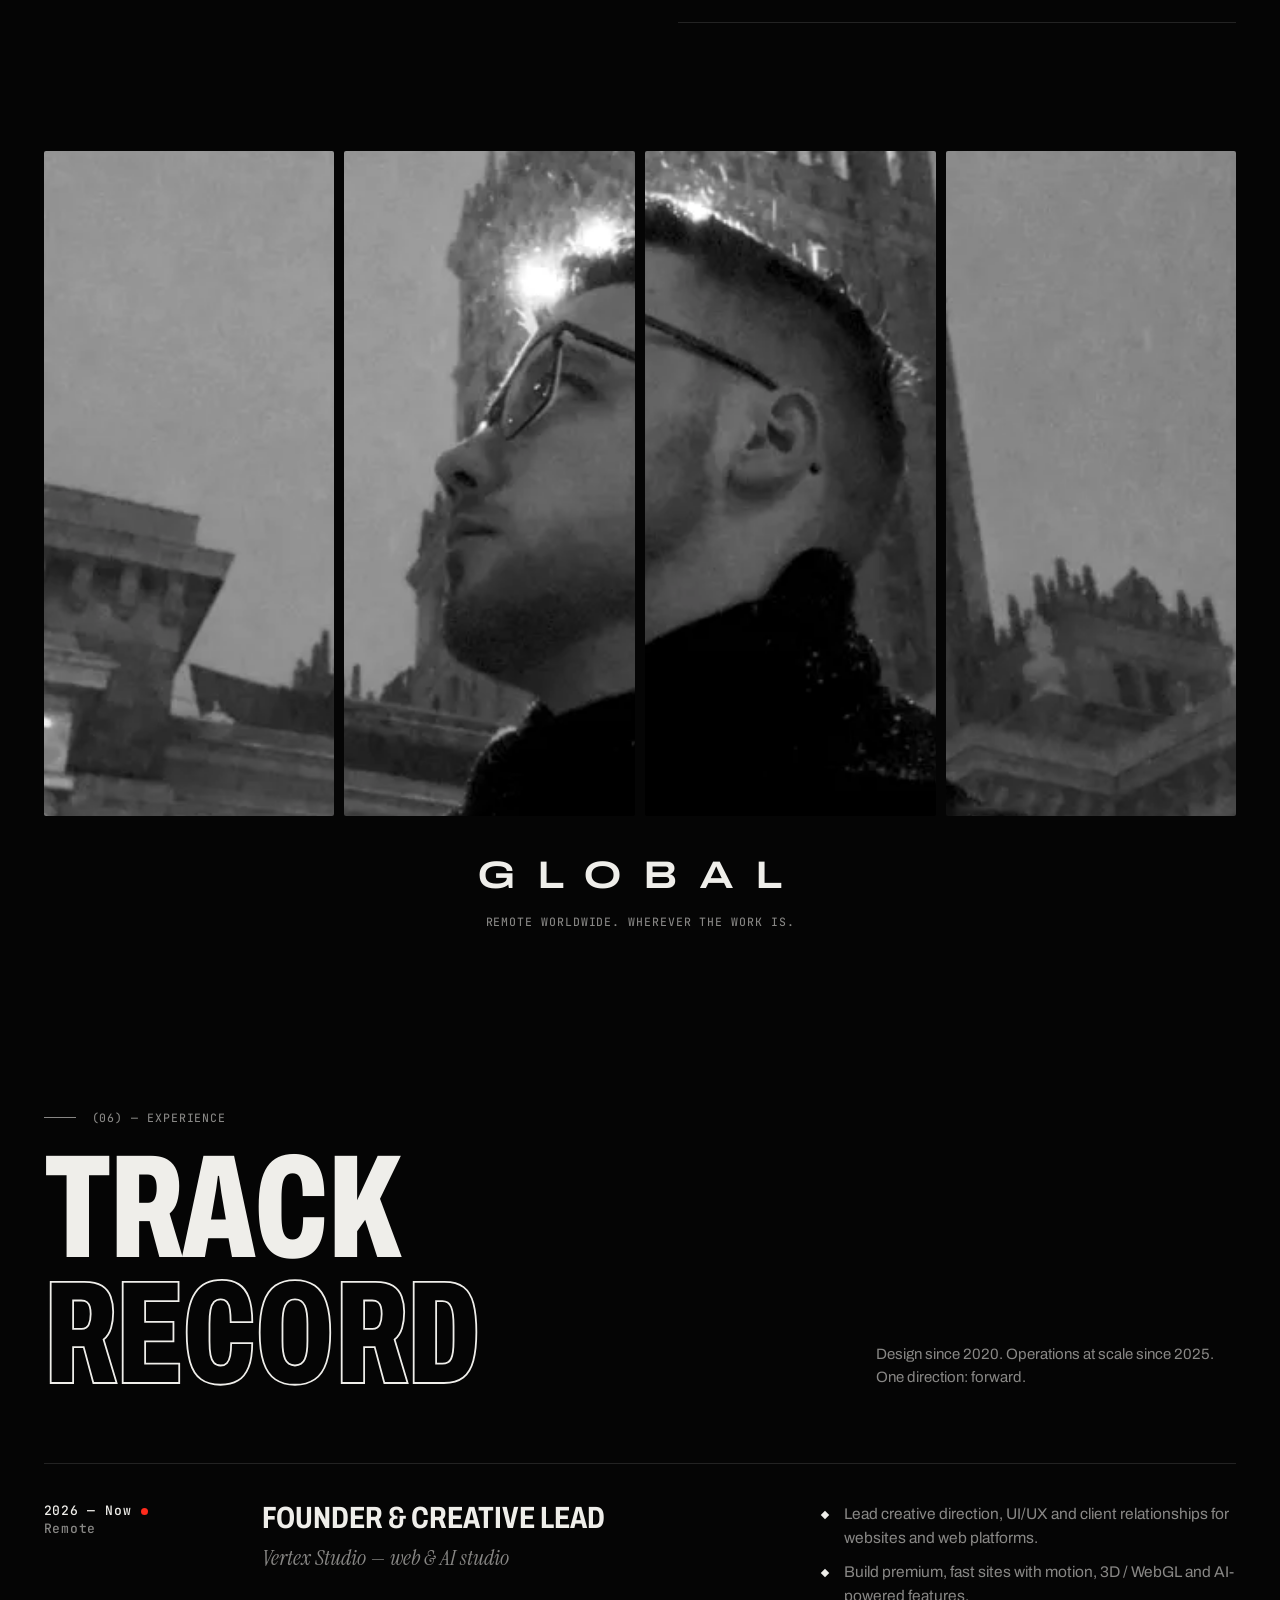
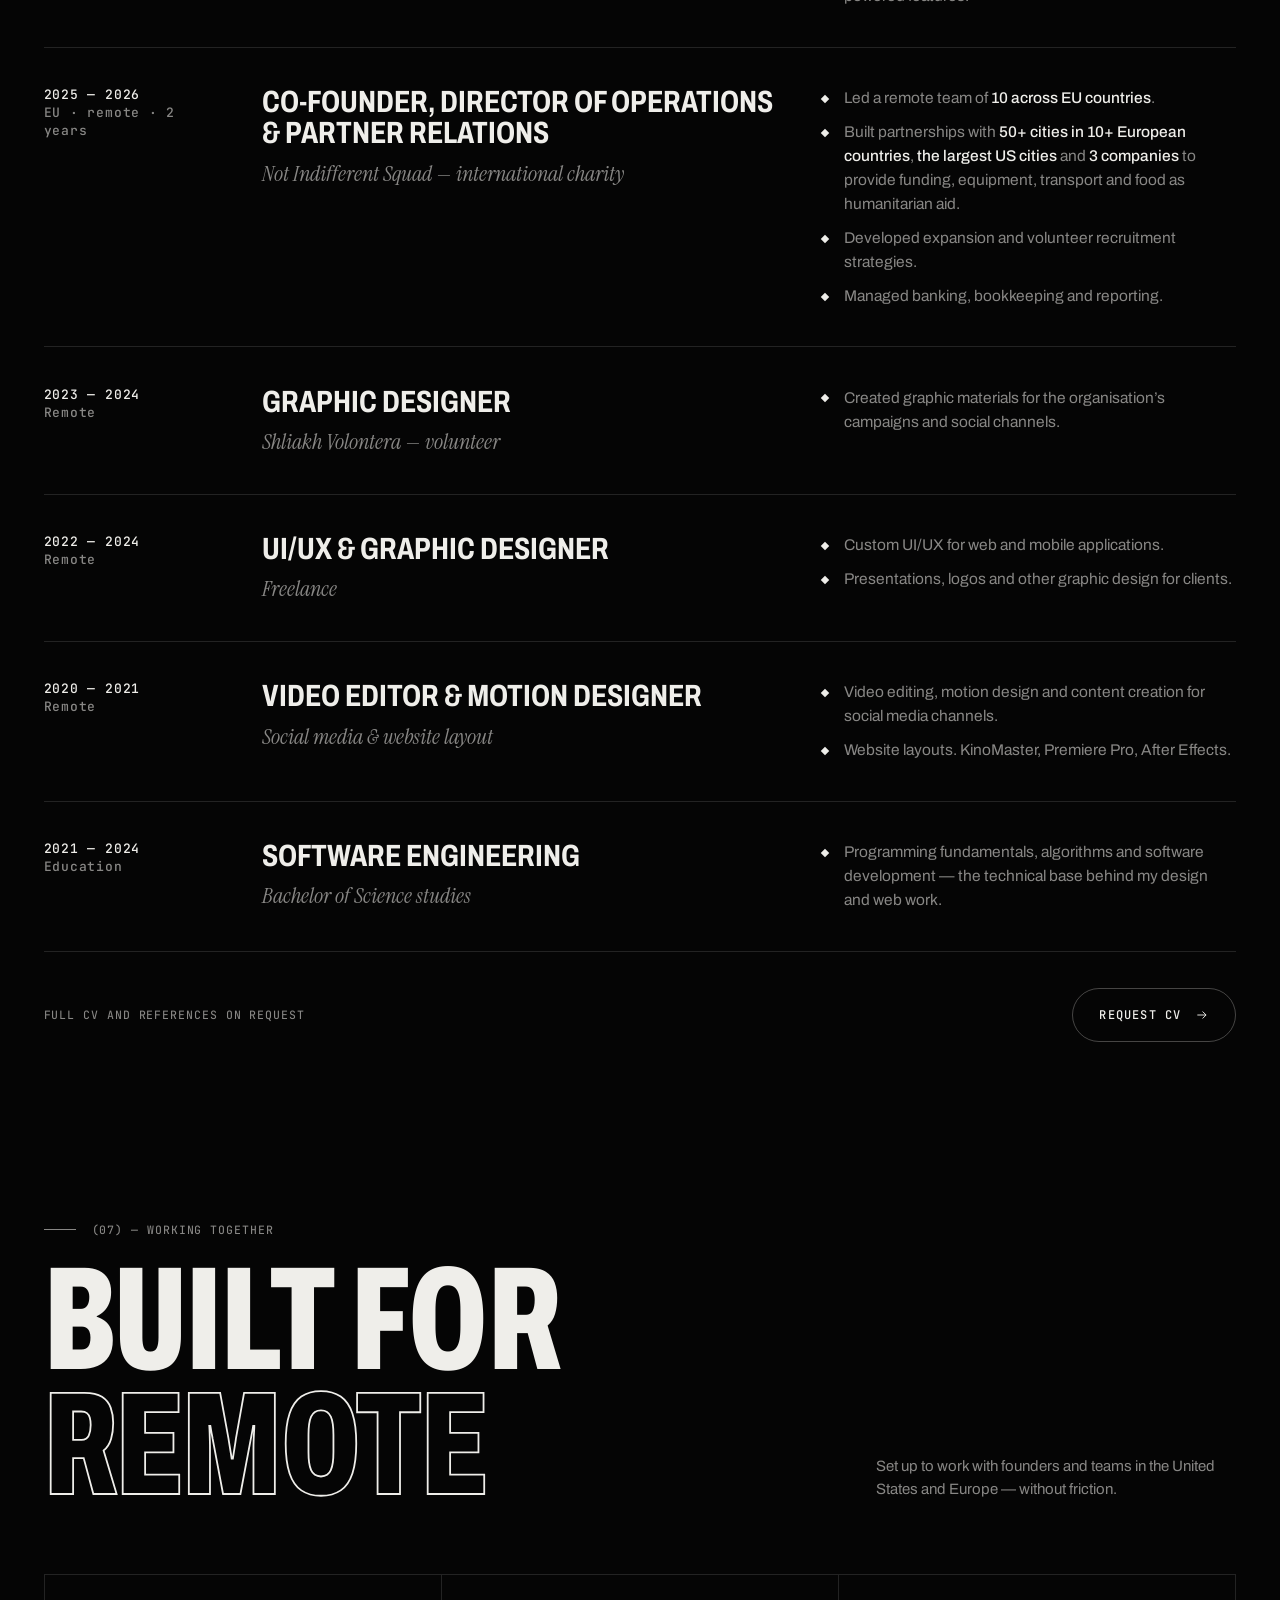
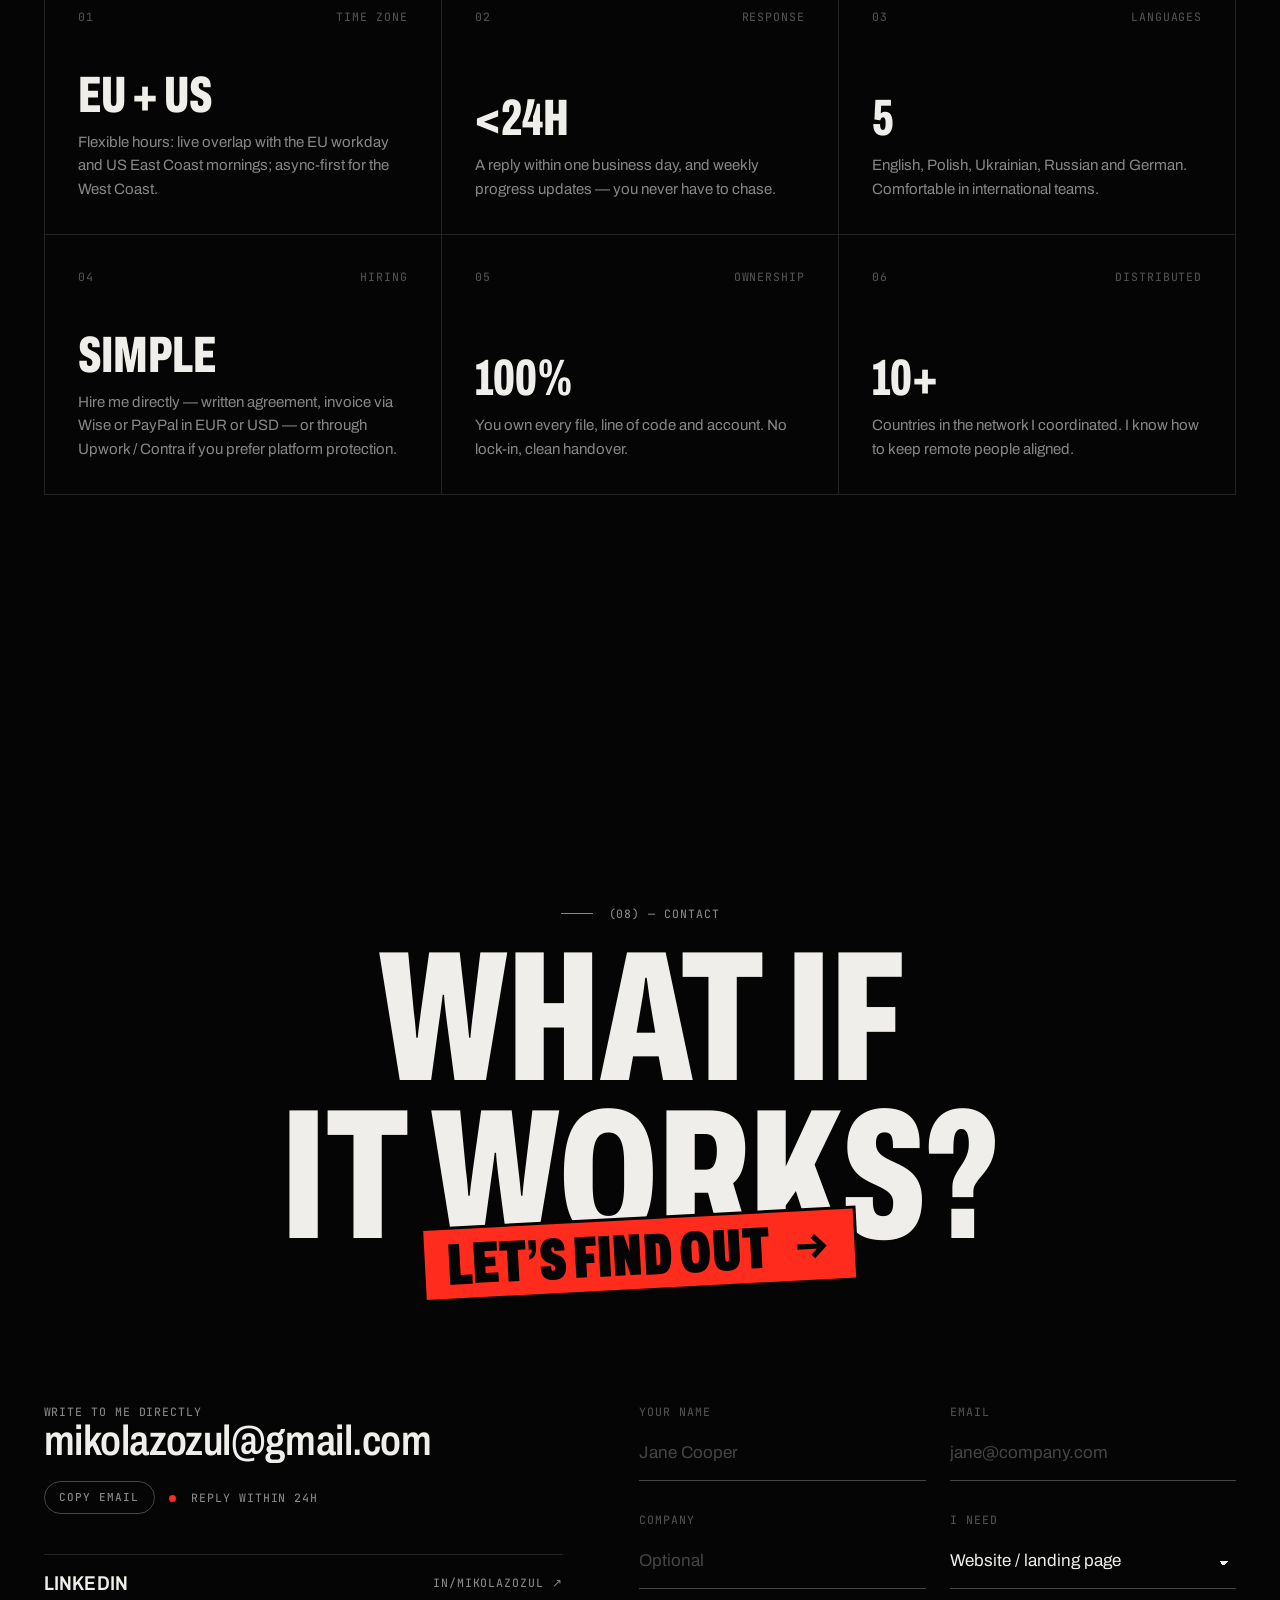
==== commit 294a1b07: "Slit: hand over to Services without a blank screen The interlude used to fade the whole stage to pap" ====
--- a/index.html
+++ b/index.html
@@ -334,7 +334,6 @@
           <svg class="slit__mountains" viewBox="0 0 1600 200" preserveAspectRatio="none" data-mountains></svg>
           <div class="slit__floor"></div>
           <svg class="slit__walker" viewBox="0 0 20 60" data-walker><circle cx="10" cy="5.5" r="4.3"/><path d="M5.2 12.5c0-1.7 1.3-2.8 2.8-2.8h4c1.5 0 2.8 1.1 2.8 2.8l1.6 15.2c.1 1-.9 1.5-1.6.9l-.9-.9.9 30.2c0 1.1-1.9 1.4-2.3.3L10.3 36h-.6L7.5 58.2c-.3 1.1-2.3.8-2.3-.3l.9-30.2-.9.9c-.7.6-1.7.1-1.6-.9Z"/></svg>
-          <div class="slit__paper"></div>
         </div>
         <p class="slit__text"><span class="spaced">Stay hungry.</span></p>
         <div class="slit__sub mono" aria-hidden="true"><span>Focus</span><span>Discipline</span><span>Consistency</span></div>
--- a/assets/css/style.css
+++ b/assets/css/style.css
@@ -596,7 +596,6 @@
   transform: translateX(-50%); filter: brightness(0); opacity: .92;
   transform-origin: 50% 100%;
 }
-.slit__paper { position: absolute; inset: 0; background: var(--paper); opacity: var(--paper-o, 0); }
 .slit__text {
   position: absolute; left: 0; right: 0; top: 47%; transform: translateY(-50%);
   text-align: center; z-index: 3; mix-blend-mode: difference; color: #fff;
@@ -609,6 +608,8 @@
    Light (inverted) area — Services / Models / Process
    ========================================================================== */
 .is-light { background: var(--paper); color: var(--black); }
+/* slides up over the end of the slit like a turning page, so the landscape hands straight over to content */
+.slit + .is-light { position: relative; z-index: 1; margin-top: -38vh; box-shadow: 0 -40px 80px rgba(0,0,0,.35); }
 .is-light ::selection { background: var(--black); color: var(--paper); }
 .is-light .mute { color: rgba(5,5,5,.58); }
 
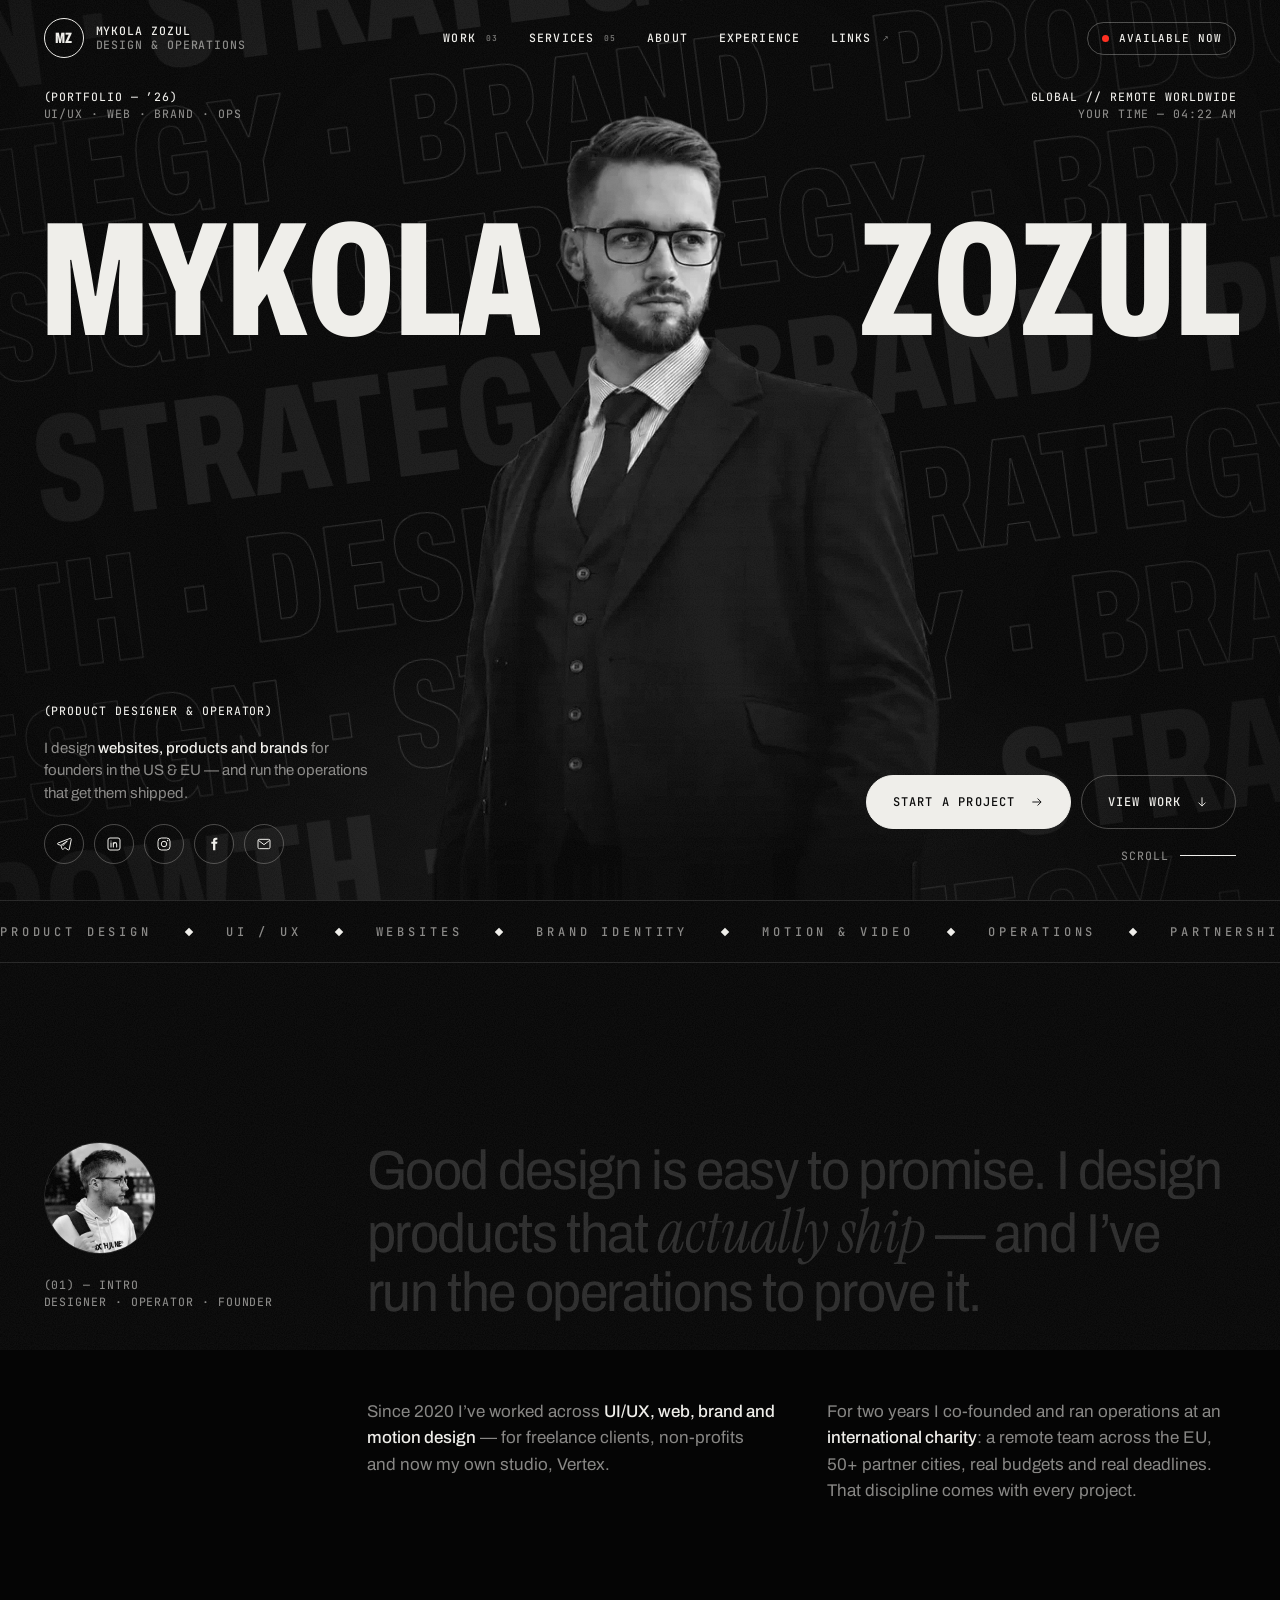
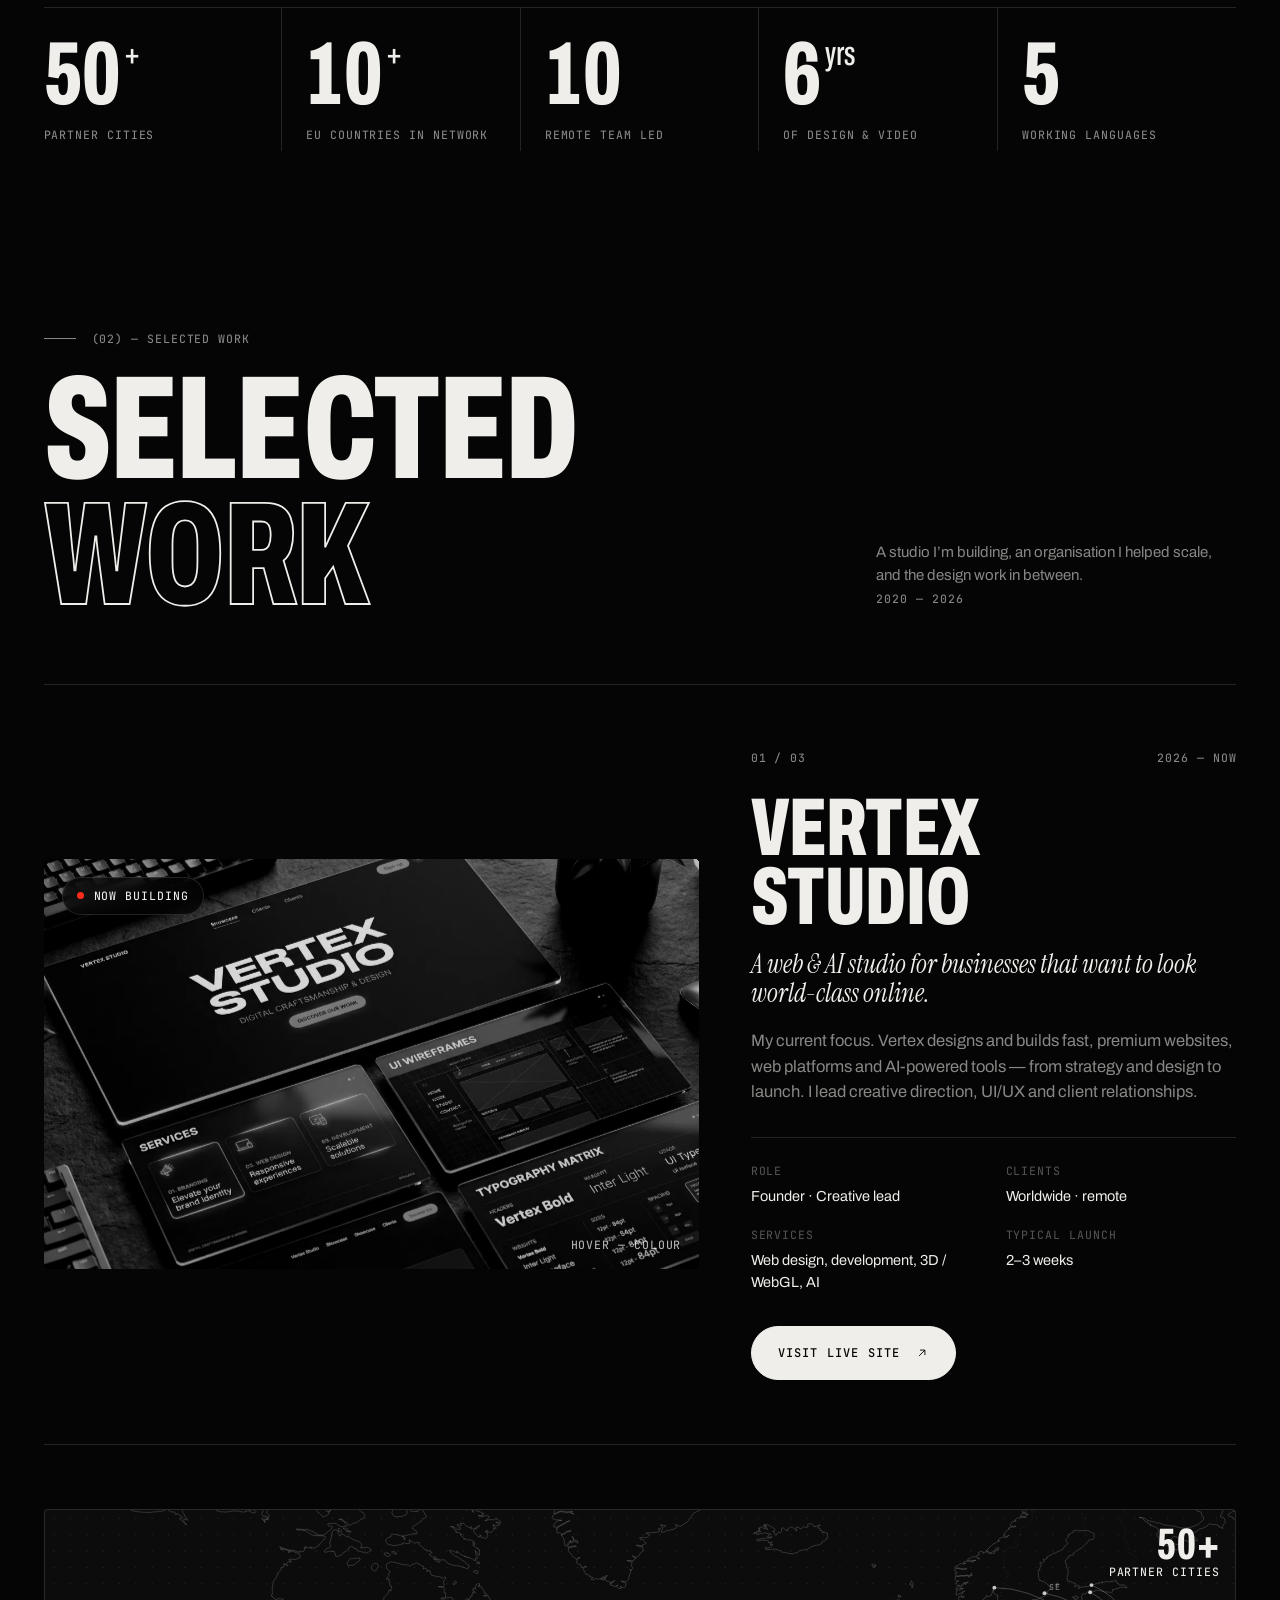
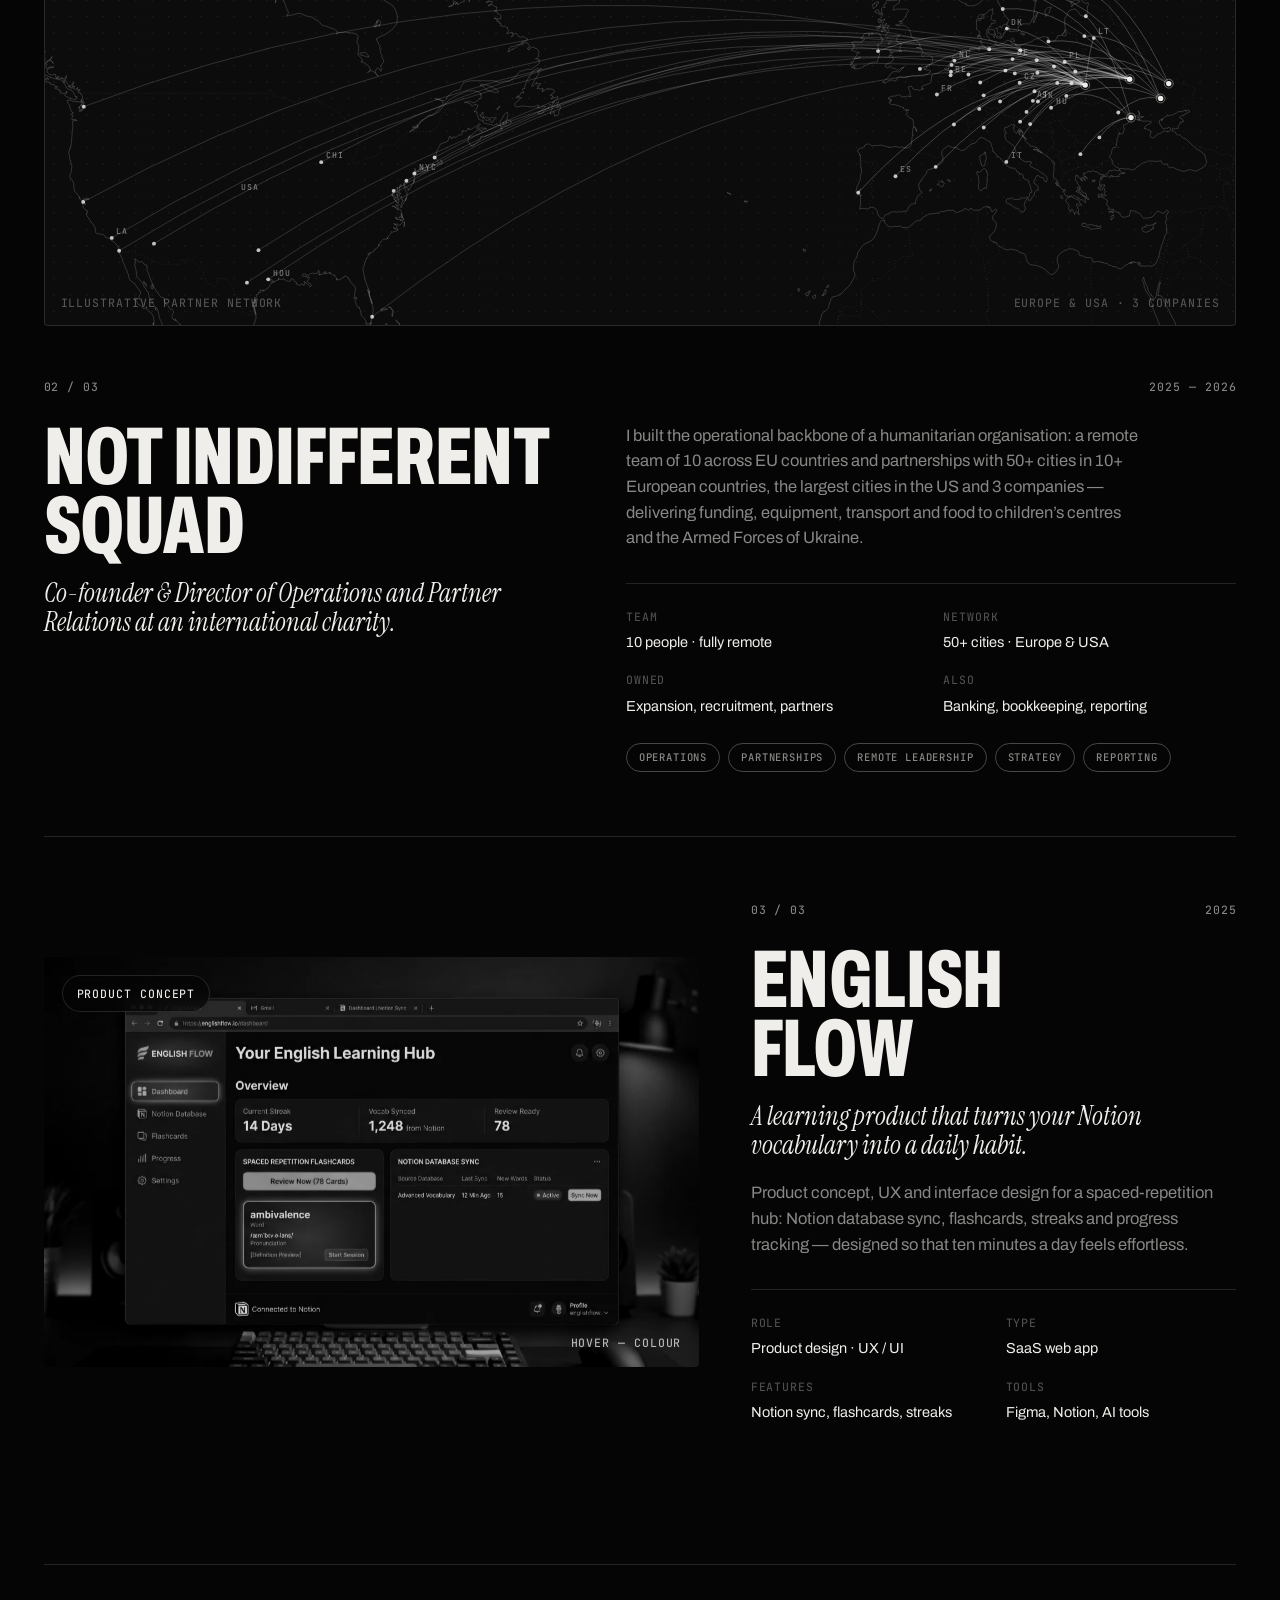
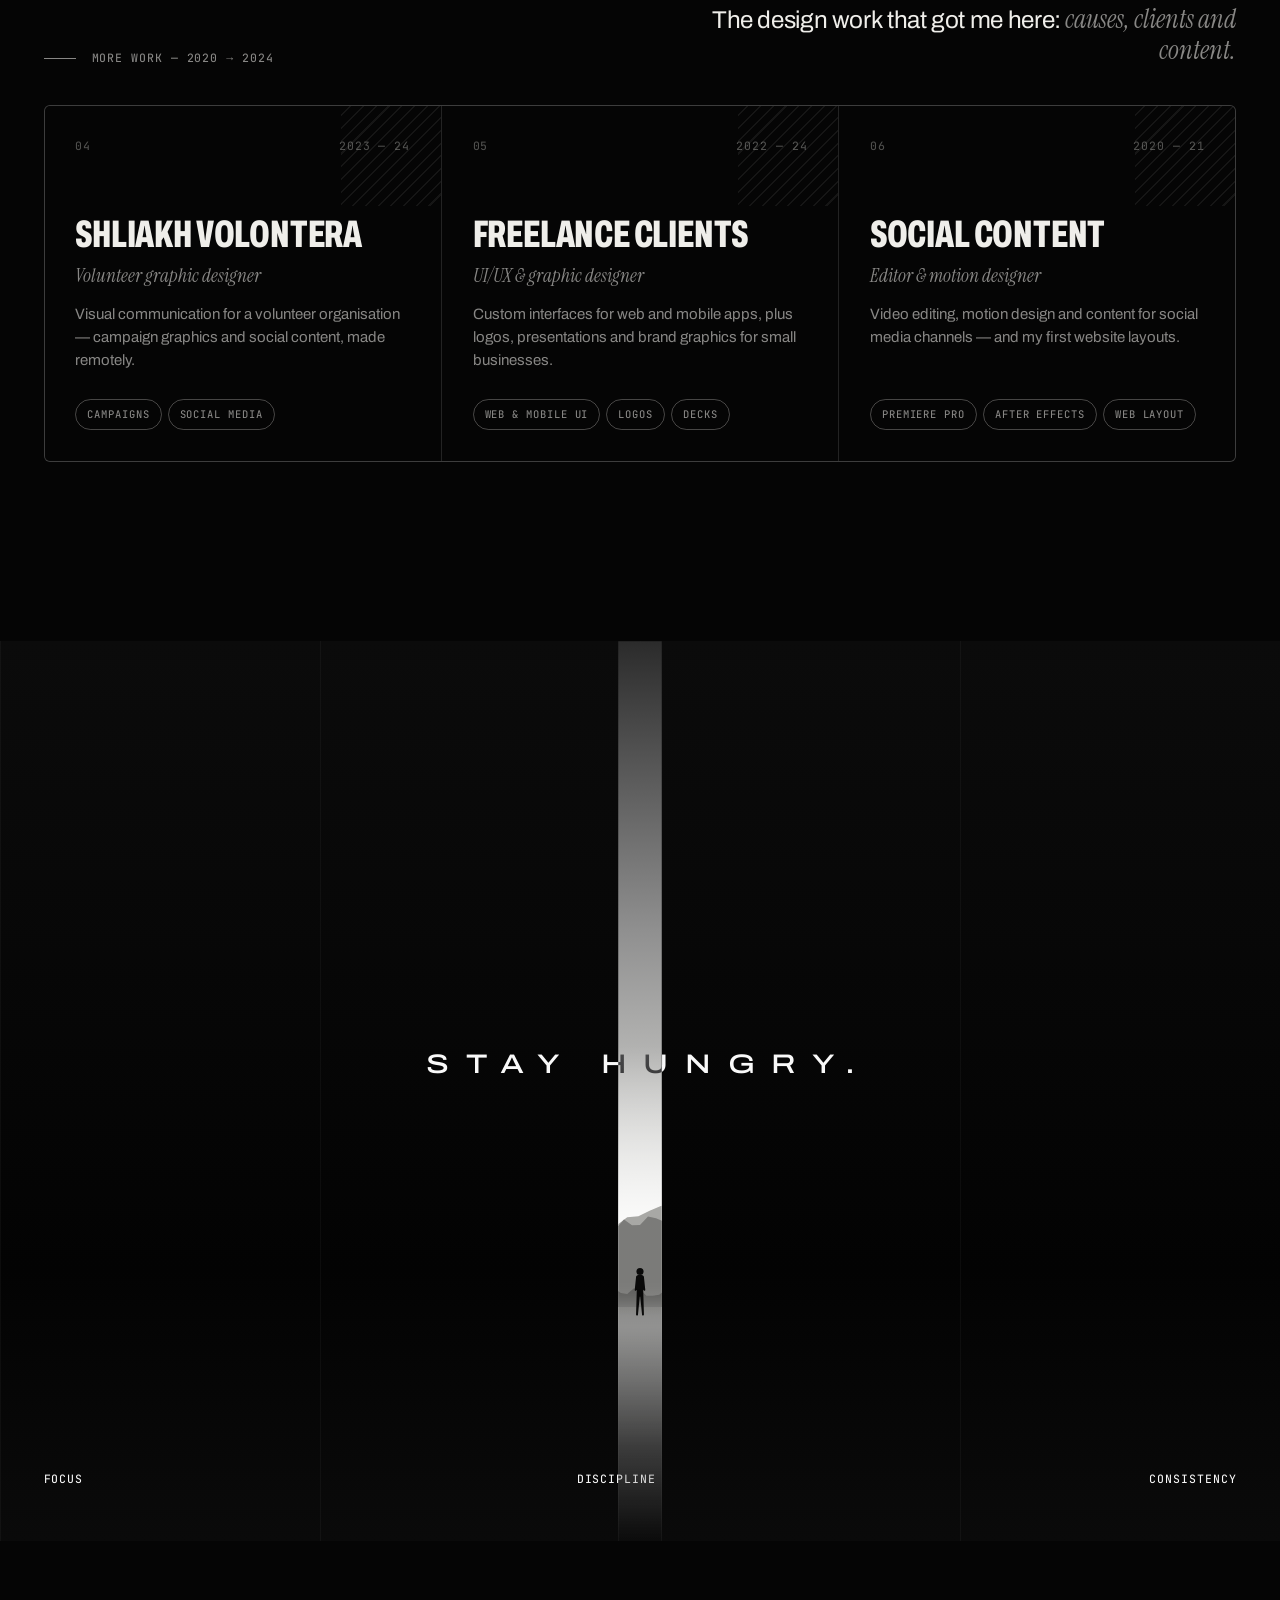
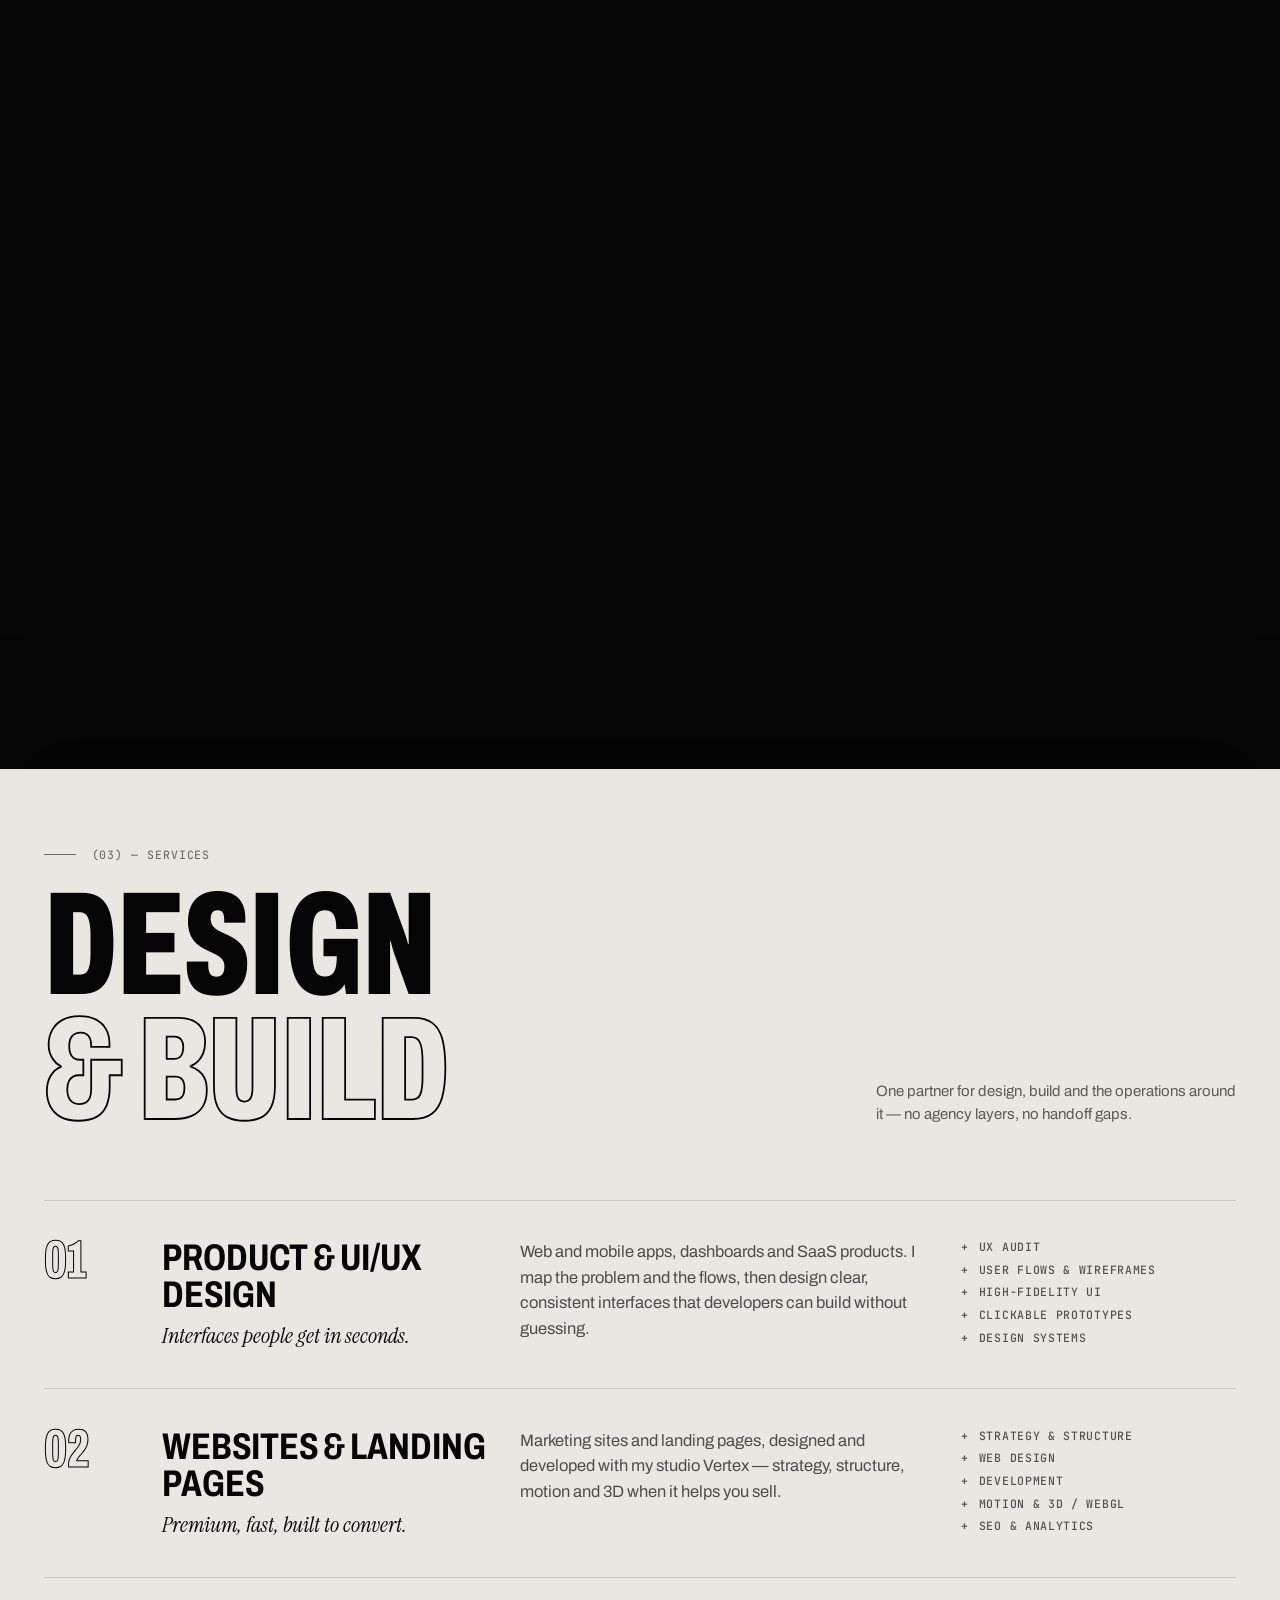
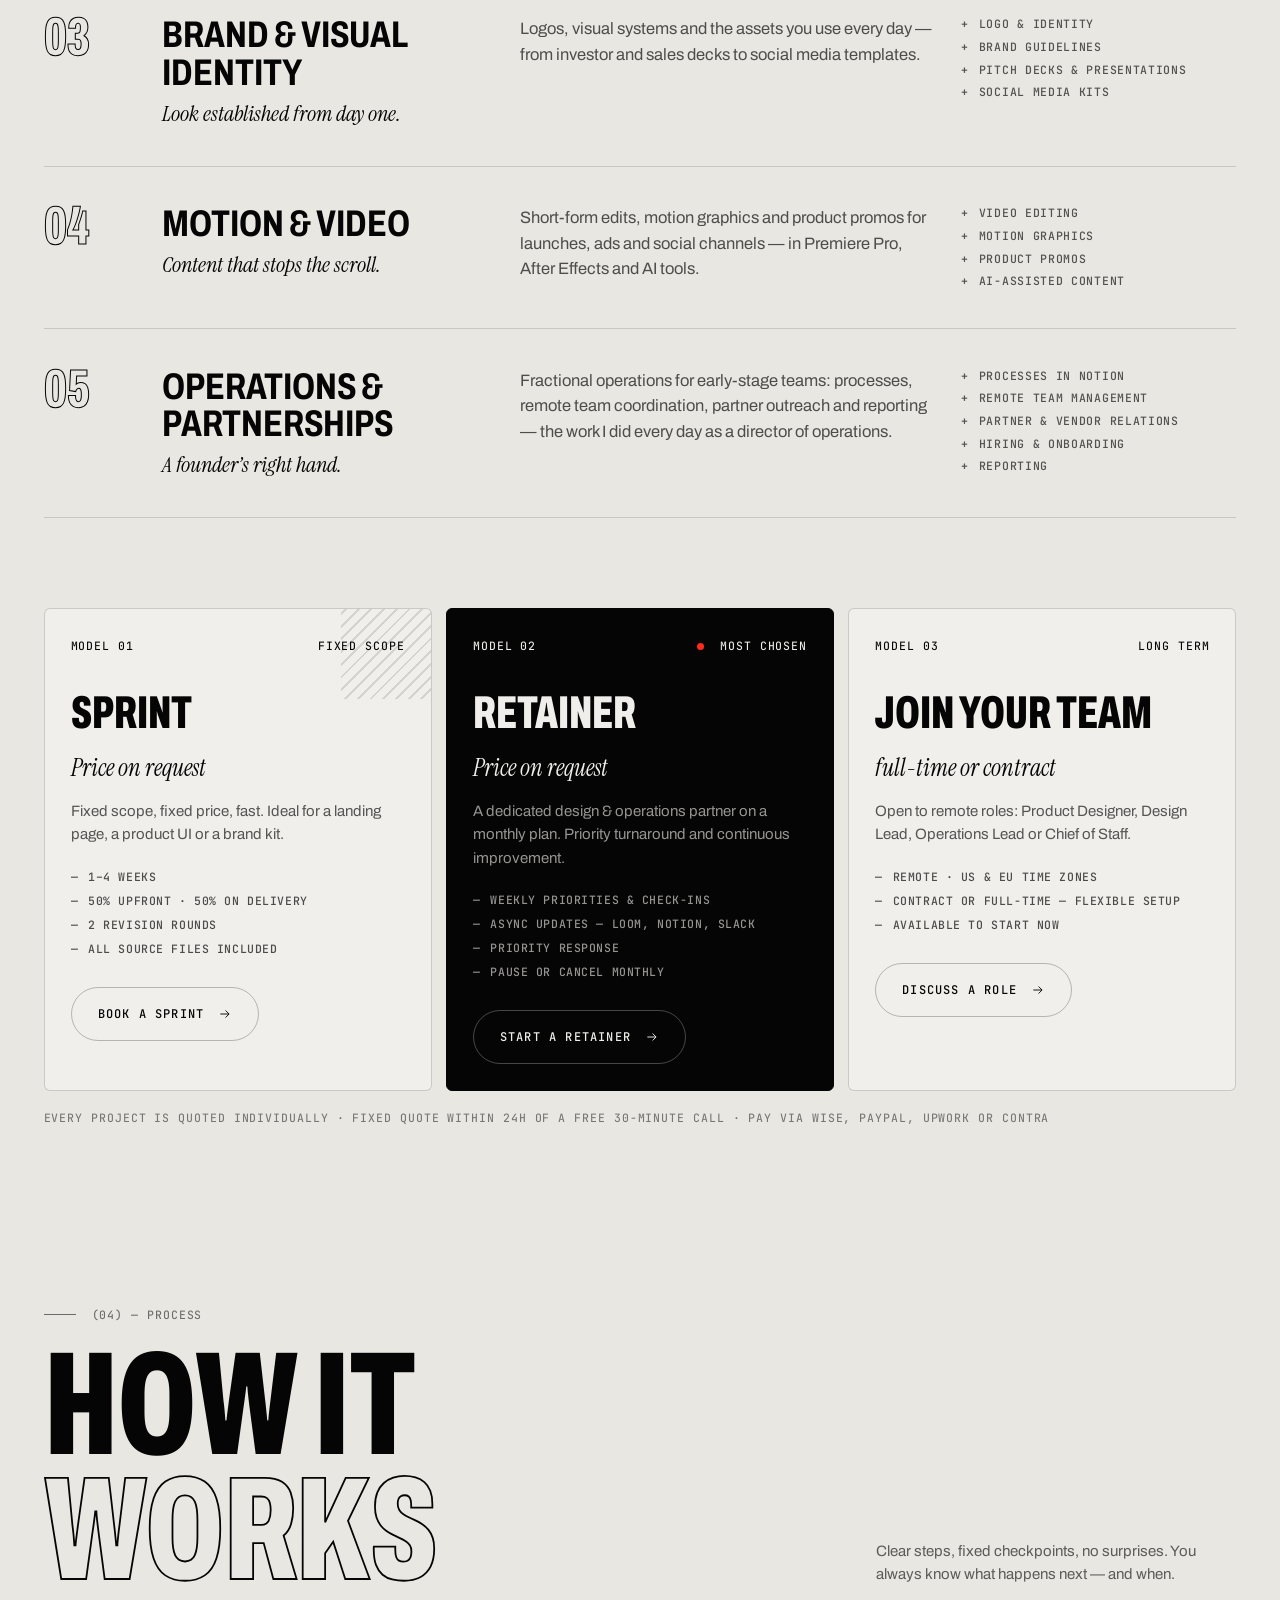
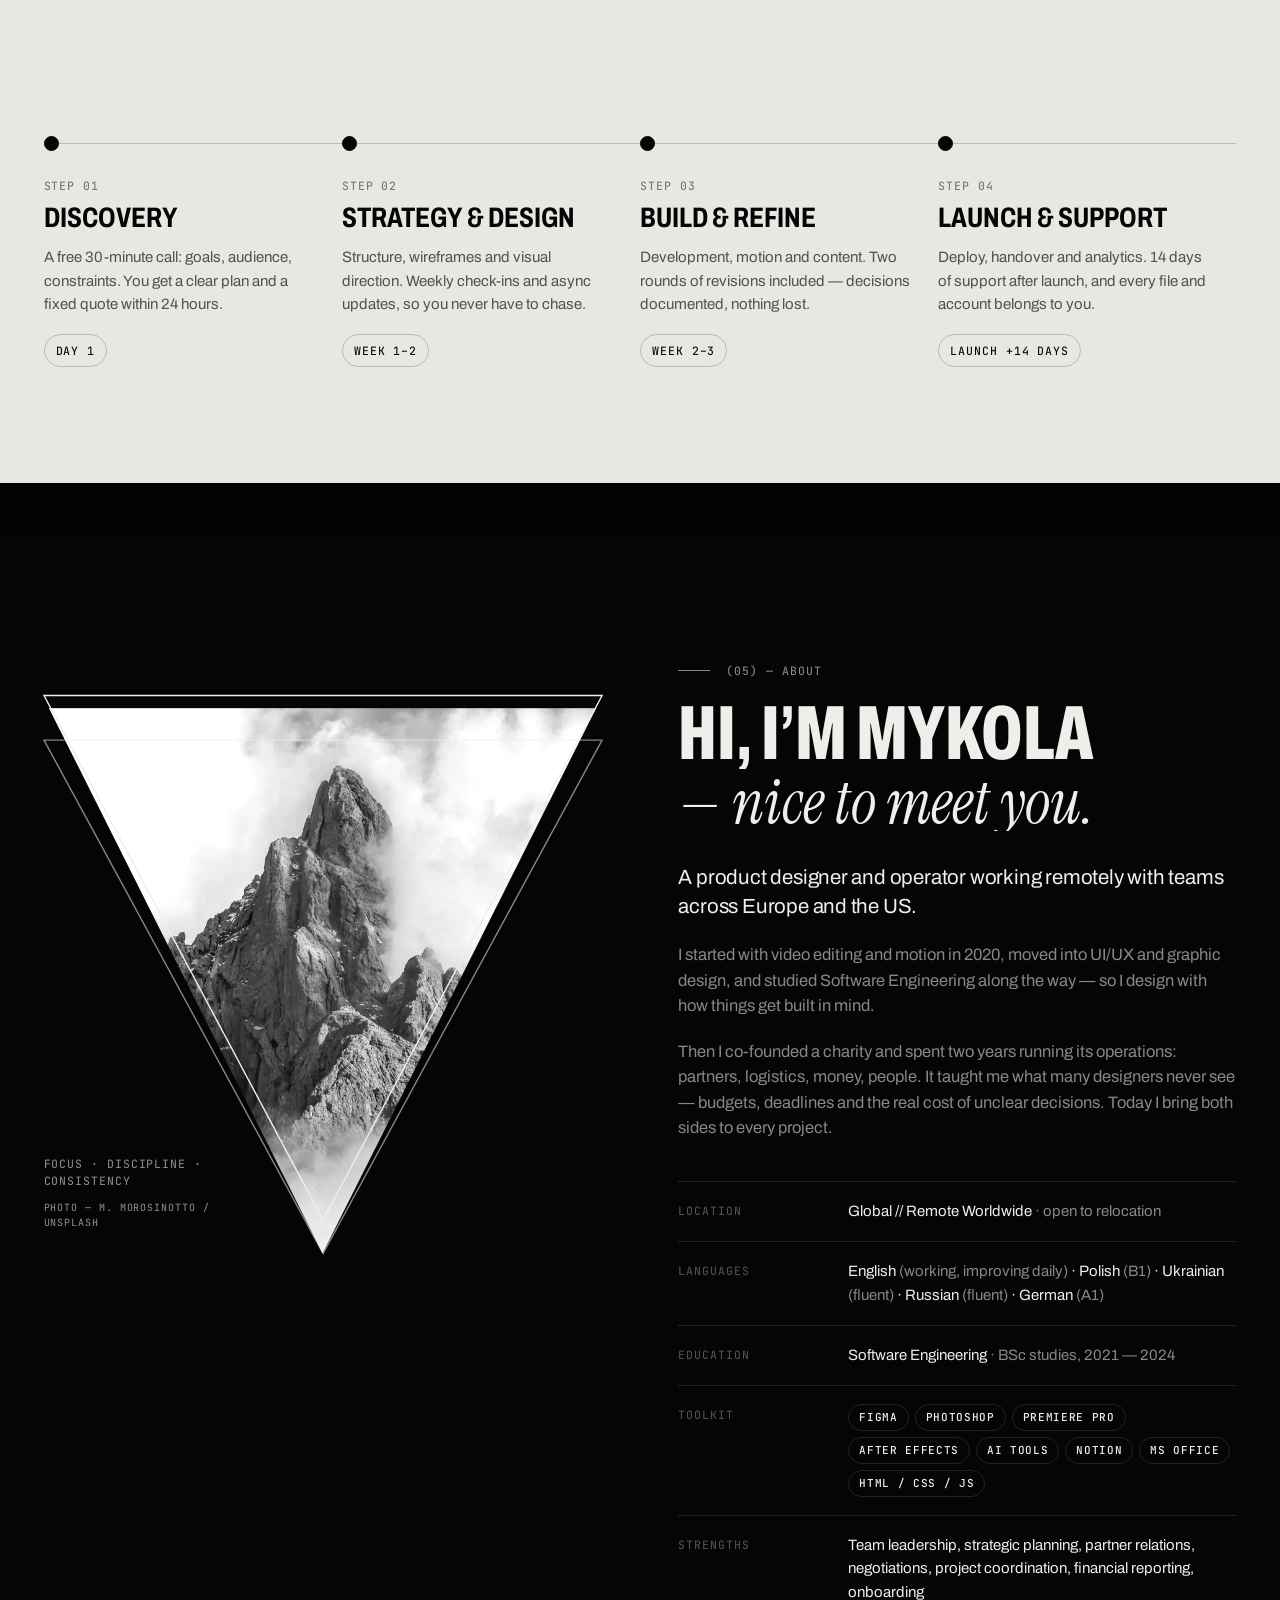
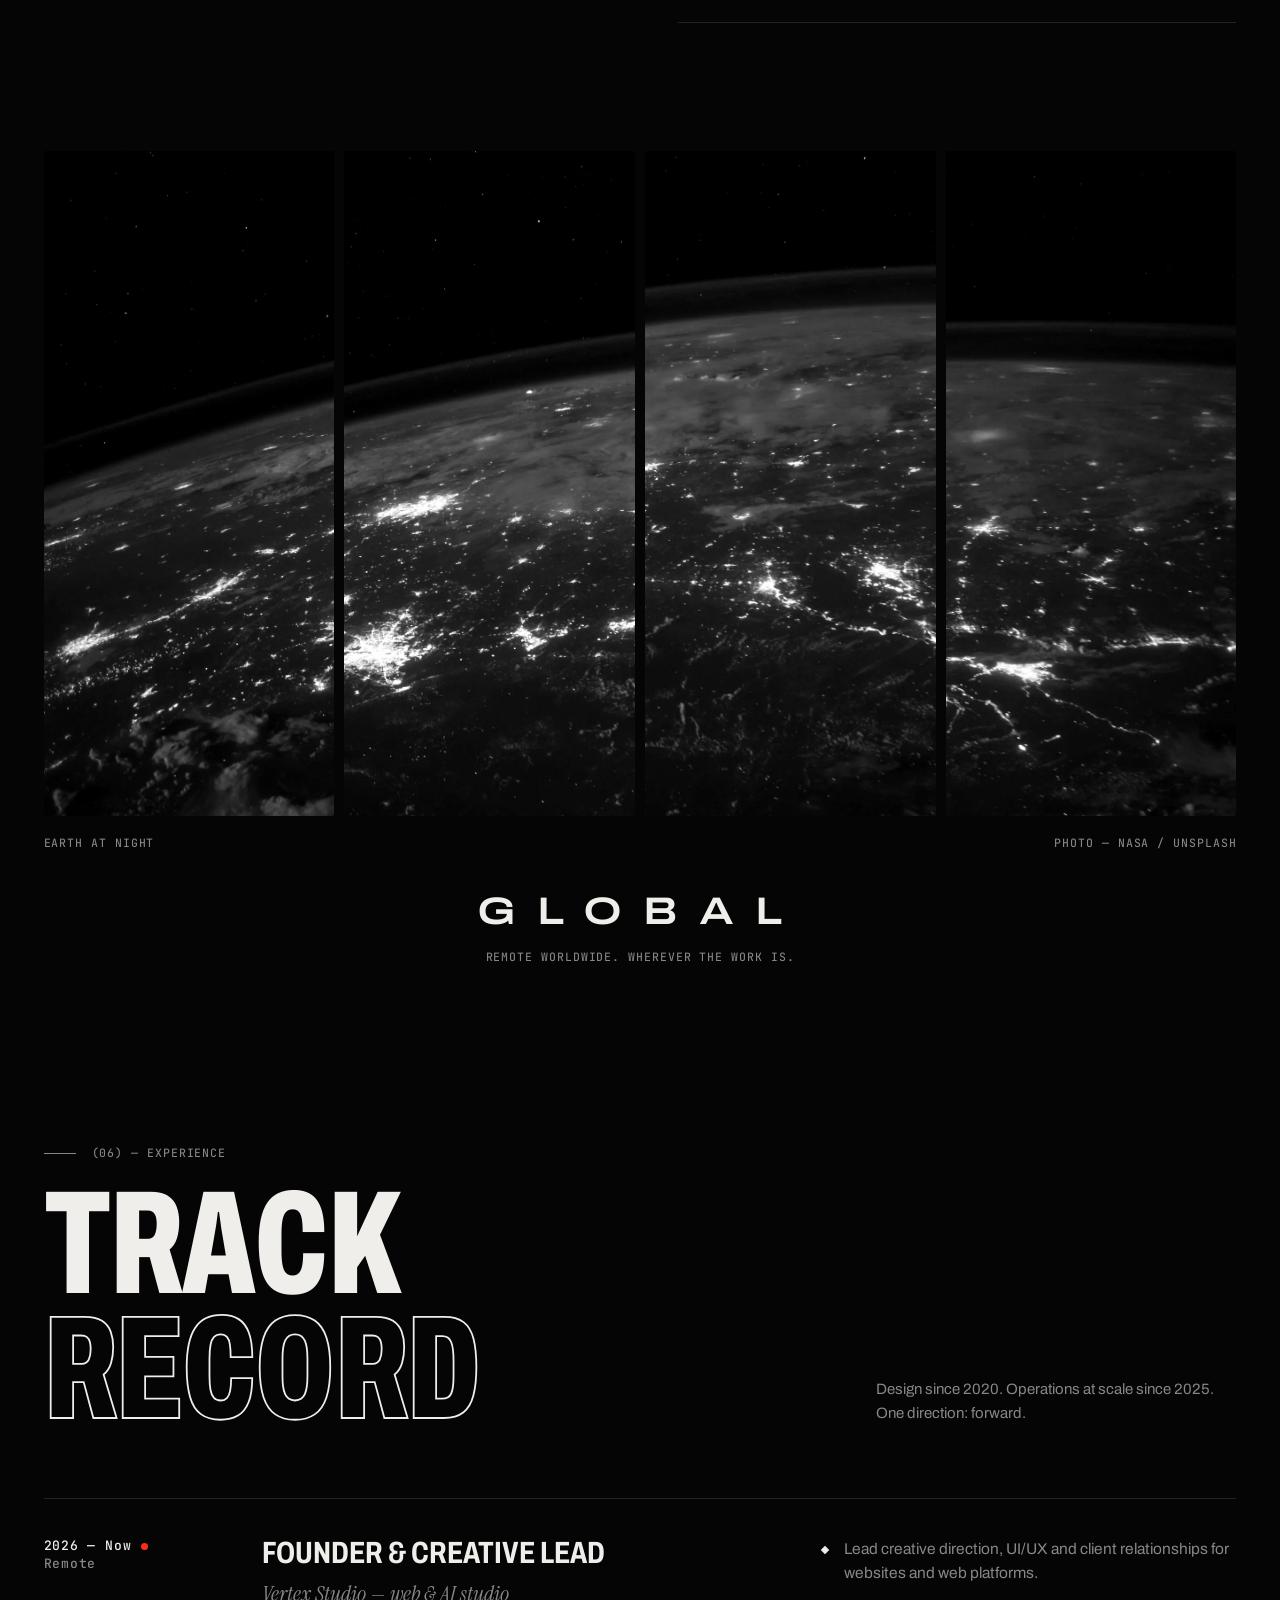
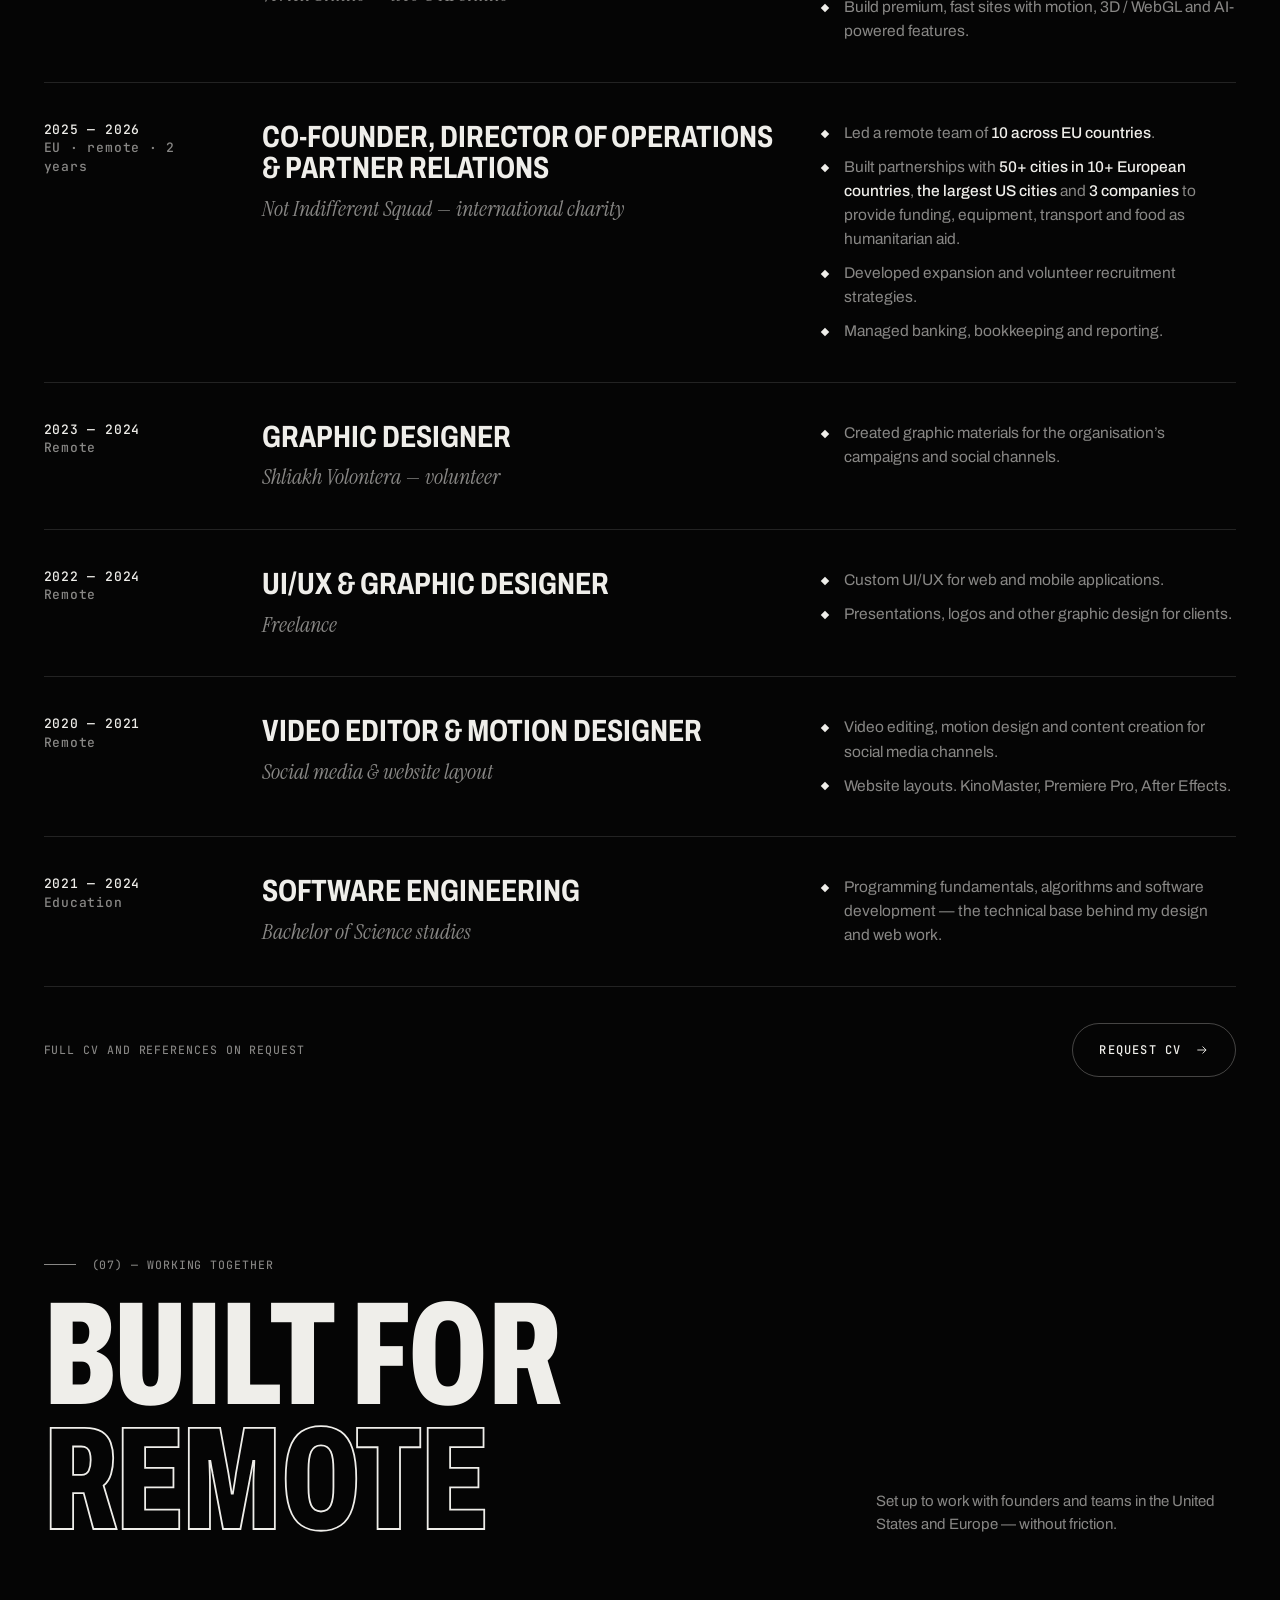
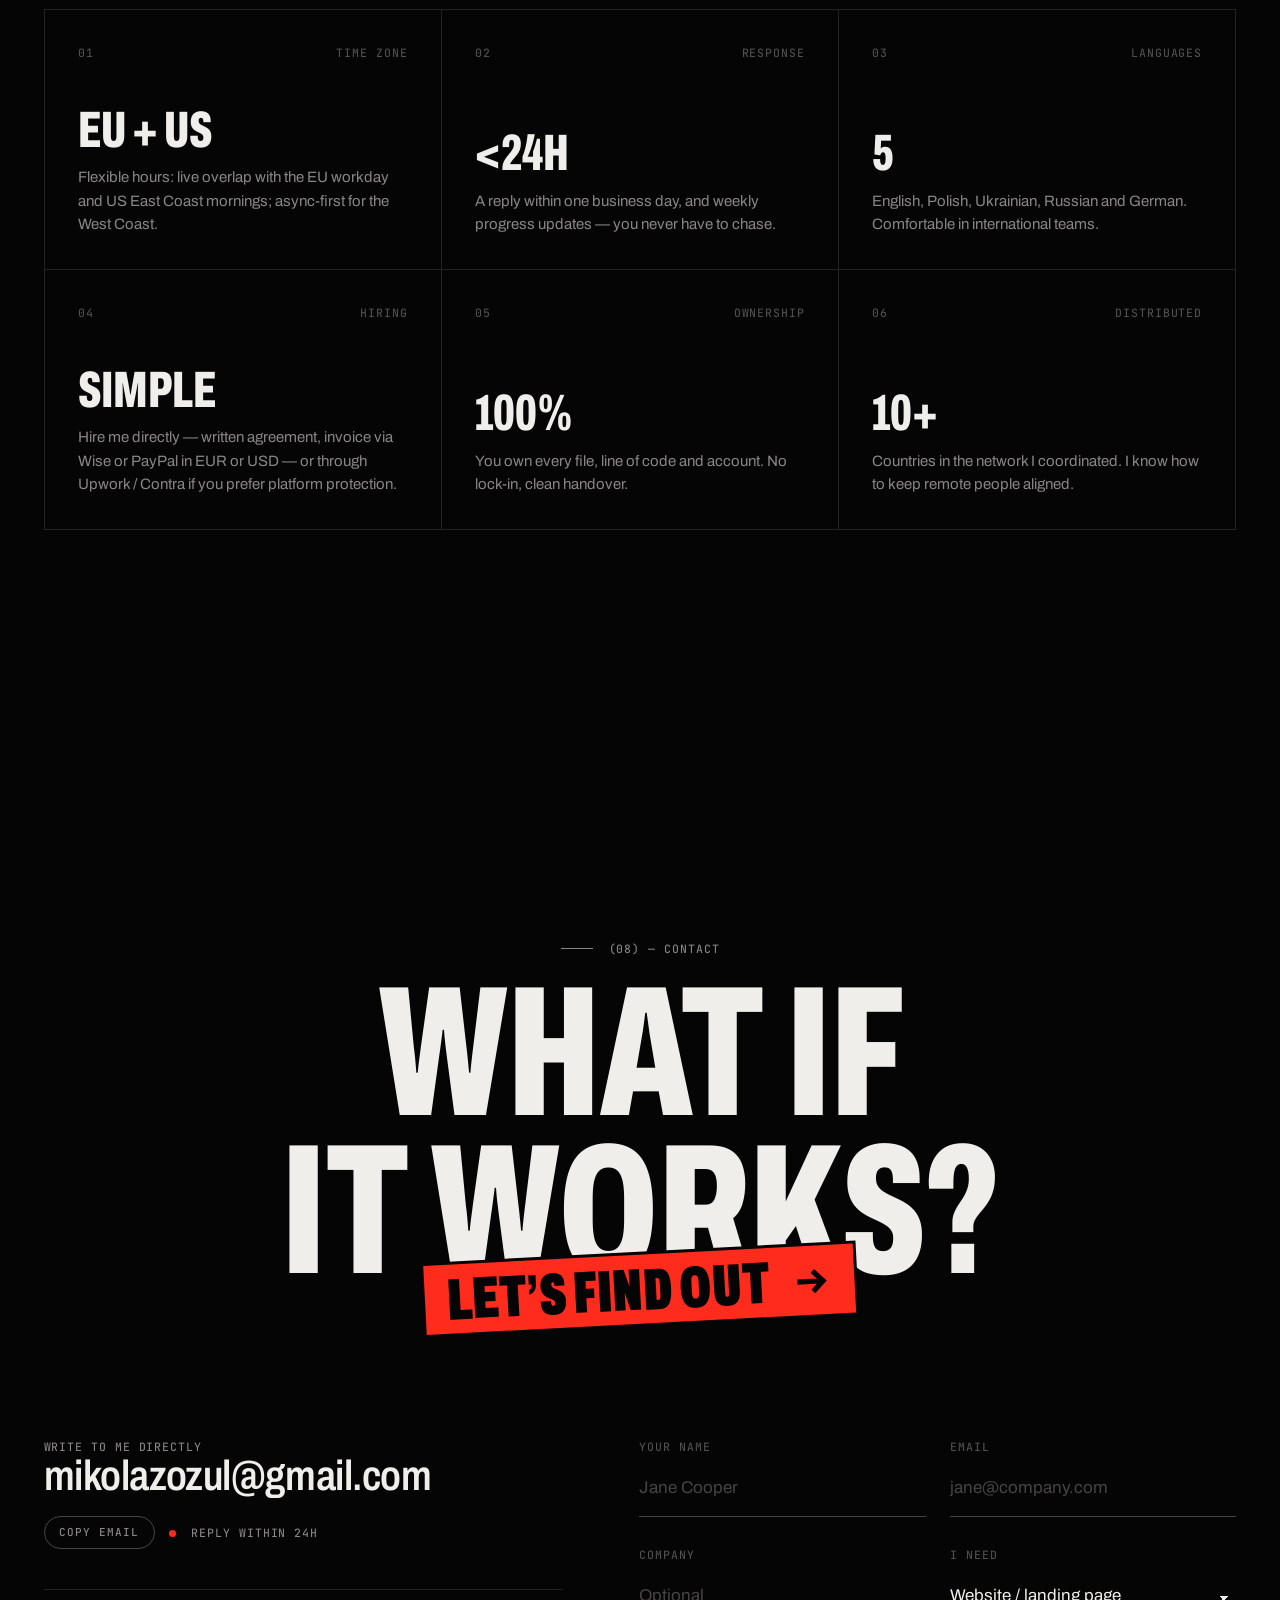
==== commit b9bacc78: "About: replace the low-res strips photo with Earth at night (NASA) The four "Global" strips stretche" ====
--- a/index.html
+++ b/index.html
@@ -476,11 +476,12 @@
         </div>
 
         <div class="strips" data-strips data-reveal="clip" aria-hidden="true">
-          <div class="strips__s" style="--i:0"><img src="/assets/img/night-city.webp" alt="" loading="lazy"></div>
-          <div class="strips__s" style="--i:1"><img src="/assets/img/night-city.webp" alt="" loading="lazy"></div>
-          <div class="strips__s" style="--i:2"><img src="/assets/img/night-city.webp" alt="" loading="lazy"></div>
-          <div class="strips__s" style="--i:3"><img src="/assets/img/night-city.webp" alt="" loading="lazy"></div>
-        </div>
+          <div class="strips__s" style="--i:0"><img src="/assets/img/global.webp" alt="" loading="lazy"></div>
+          <div class="strips__s" style="--i:1"><img src="/assets/img/global.webp" alt="" loading="lazy"></div>
+          <div class="strips__s" style="--i:2"><img src="/assets/img/global.webp" alt="" loading="lazy"></div>
+          <div class="strips__s" style="--i:3"><img src="/assets/img/global.webp" alt="" loading="lazy"></div>
+        </div>
+        <p class="strips-cap mono"><span>Earth at night</span><span>Photo — NASA / Unsplash</span></p>
         <div class="strips-title" data-reveal>
           <h3 class="spaced">Global</h3>
           <p class="mono">Remote worldwide. Wherever the work is.</p>
--- a/assets/css/style.css
+++ b/assets/css/style.css
@@ -723,7 +723,7 @@
 .strips__s img {
   position: absolute; top: -12%; height: 124%; max-width: none;
   width: calc(400% + 30px); left: calc(var(--i) * (-100% - 10px));
-  object-fit: cover; object-position: 50% 30%;
+  object-fit: cover; object-position: 50% 62%;
   transform: translateY(var(--ty, 0px));
 }
 .strips-cap { display: flex; justify-content: space-between; gap: 16px; margin-top: 18px; color: var(--mute); }
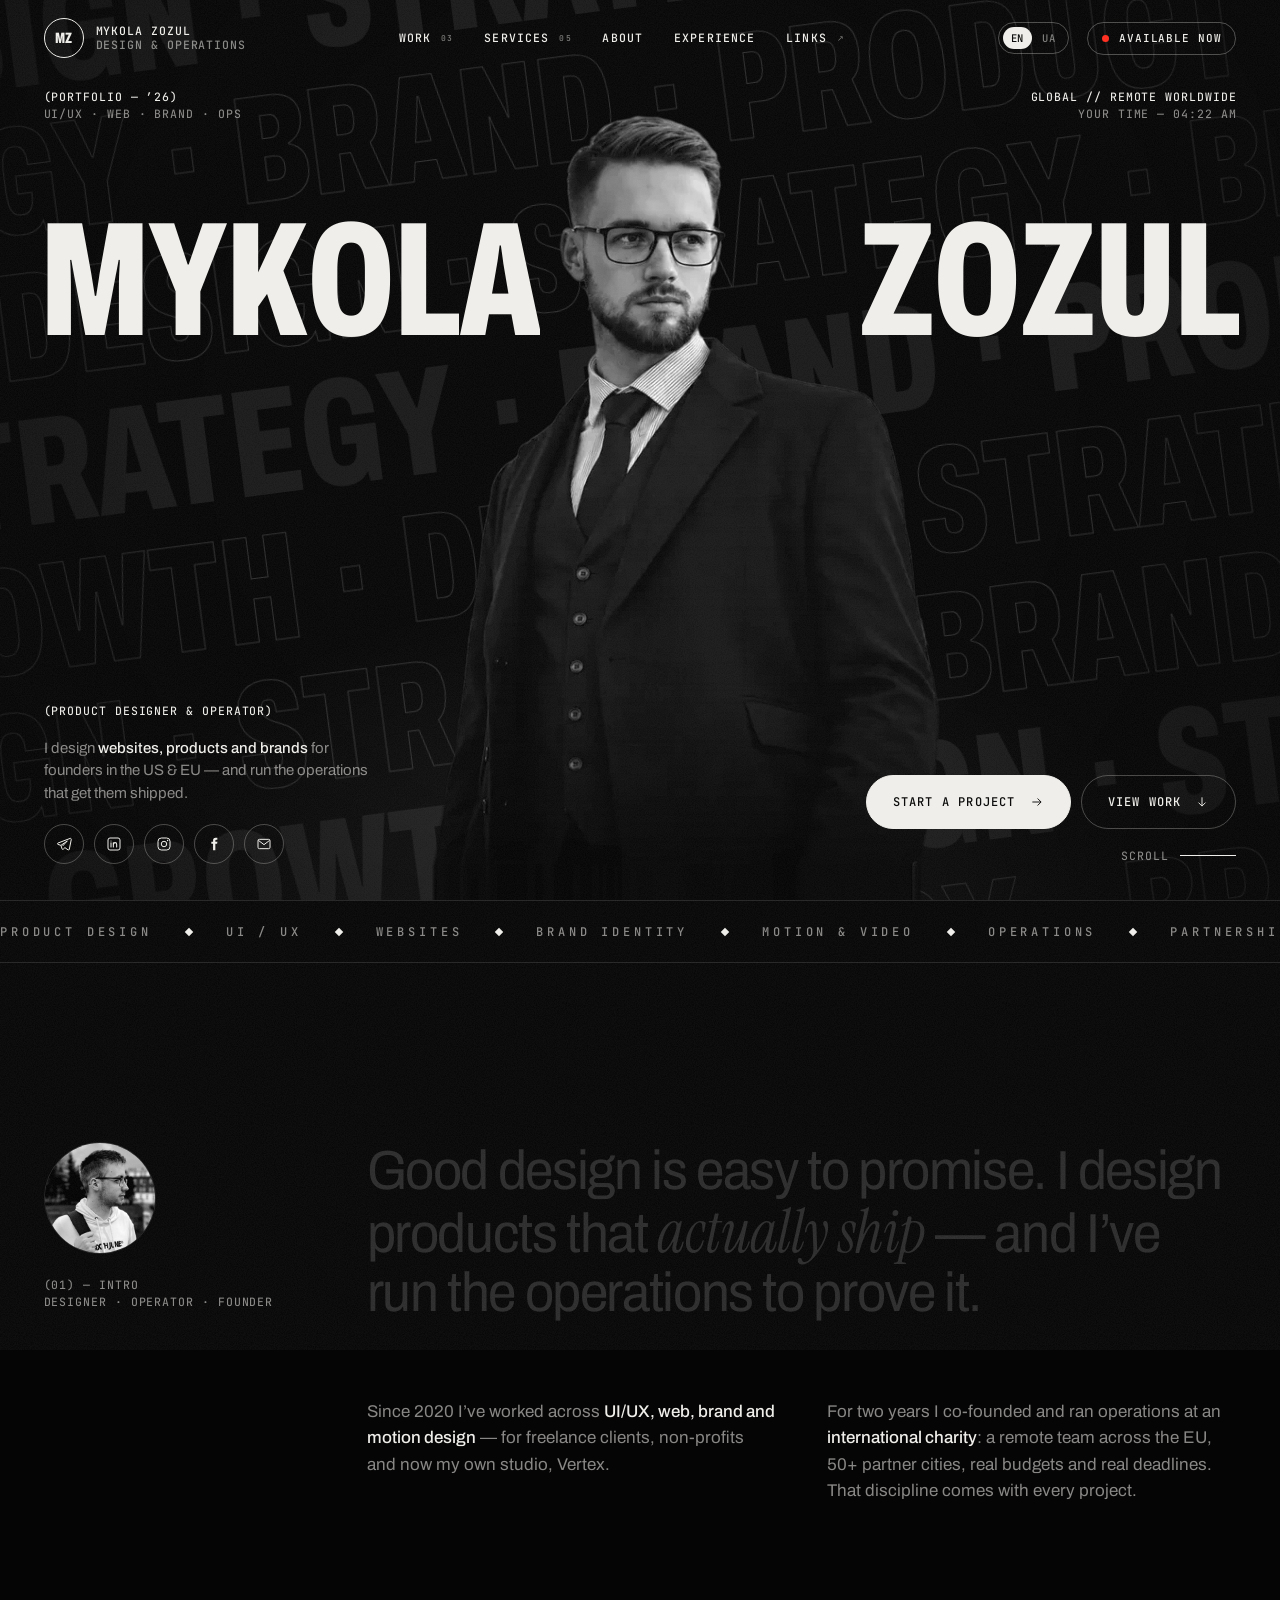
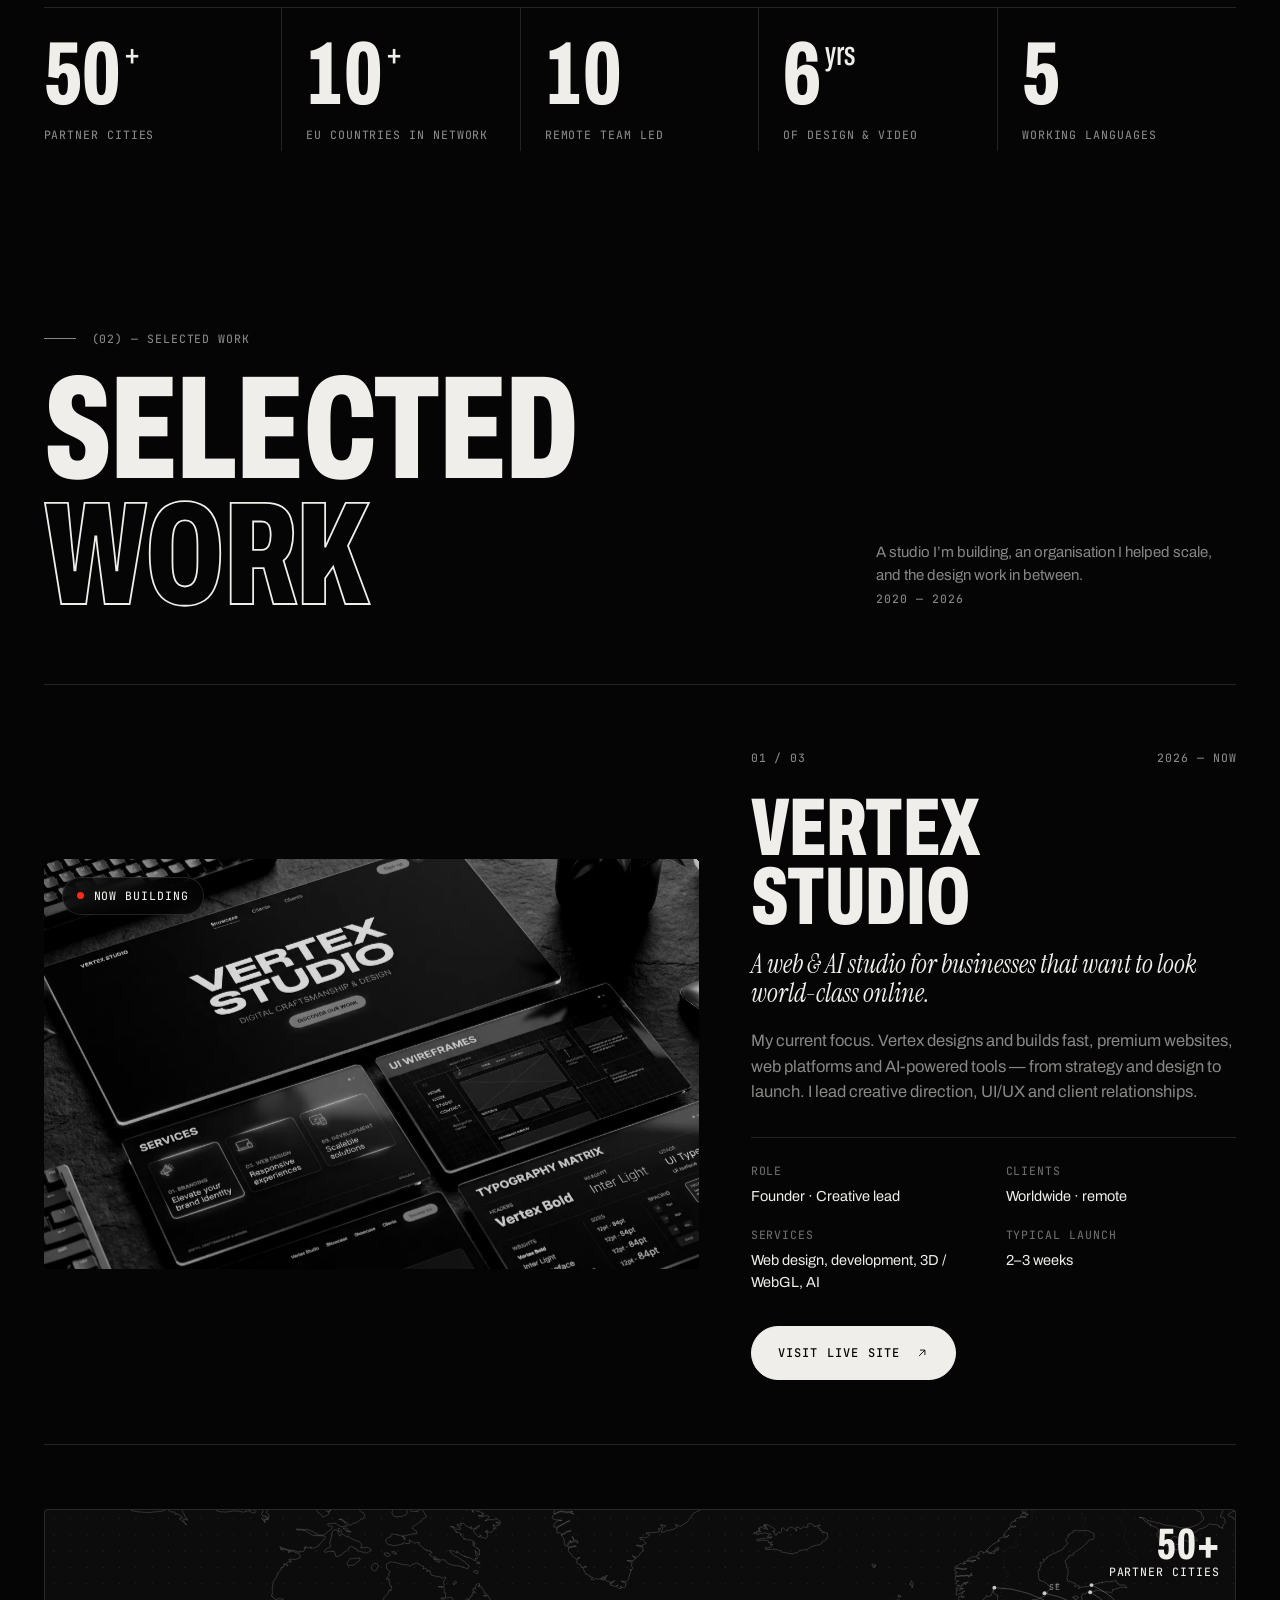
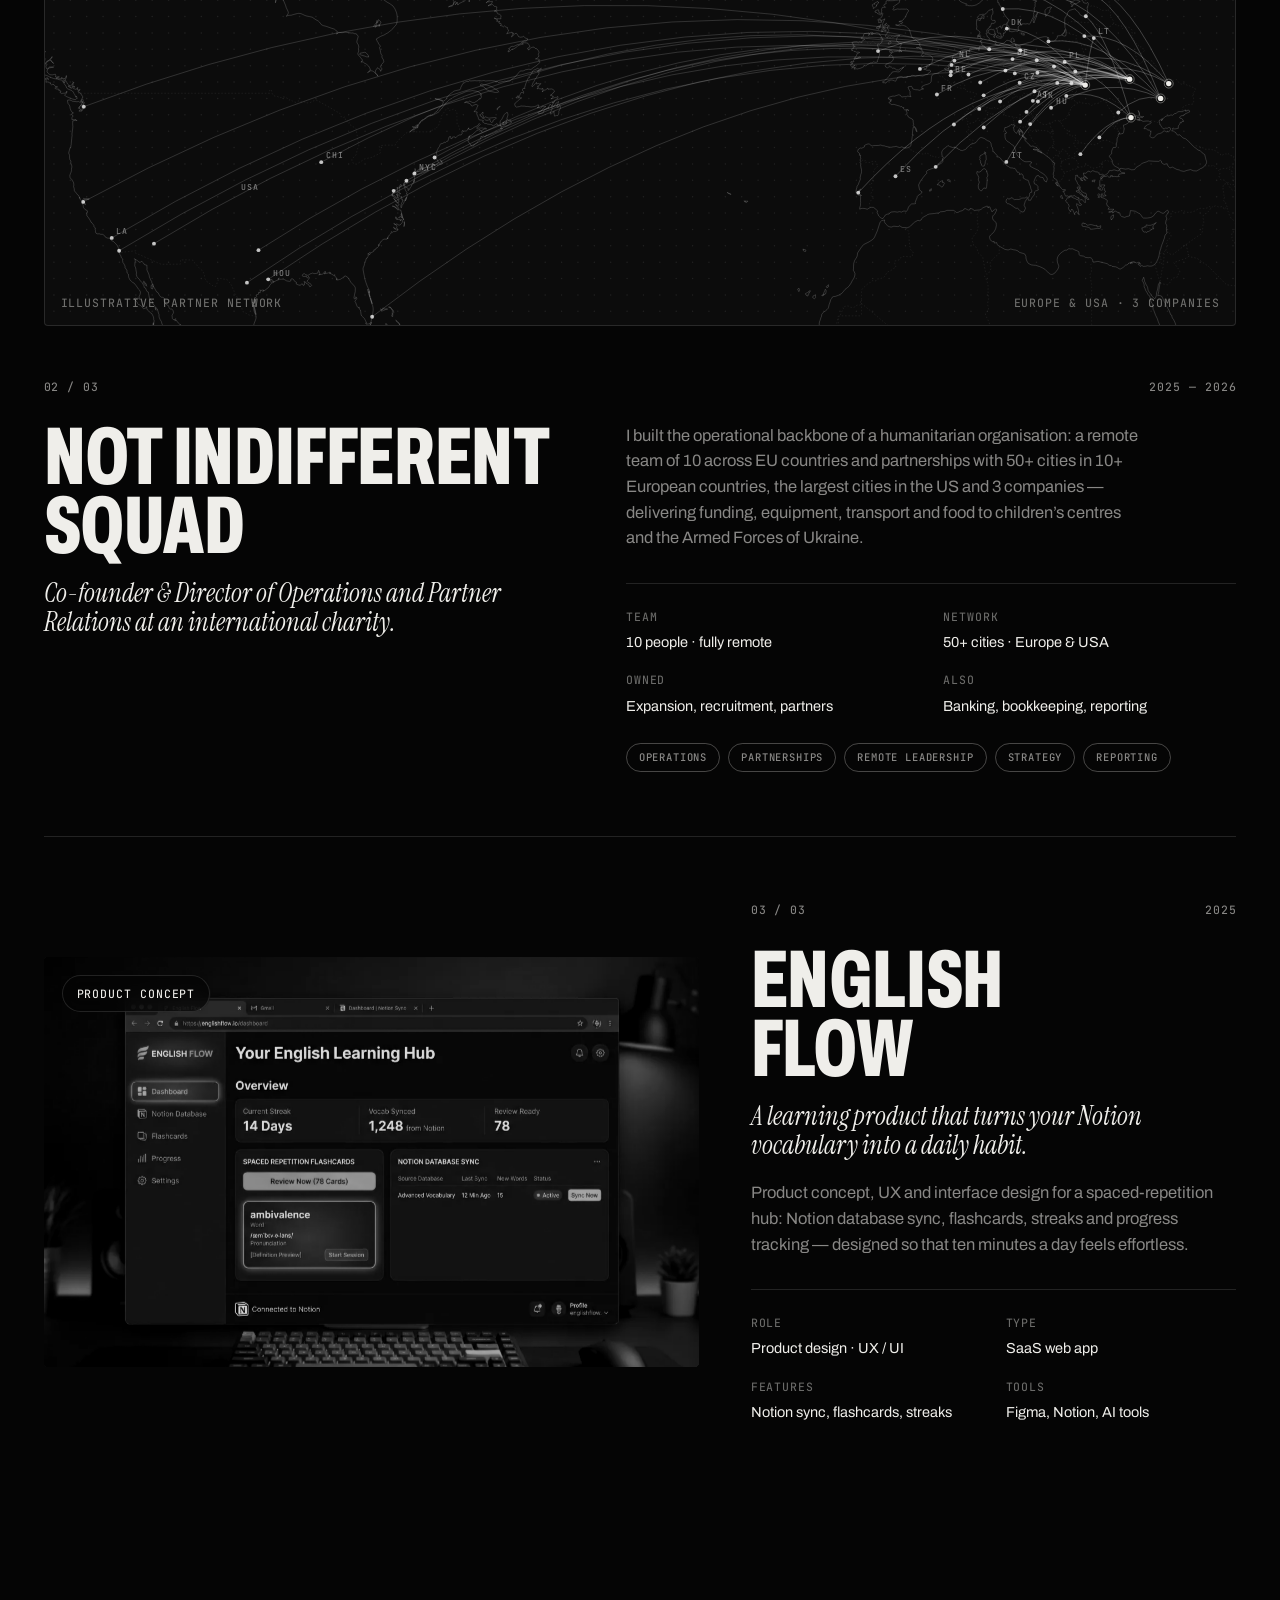
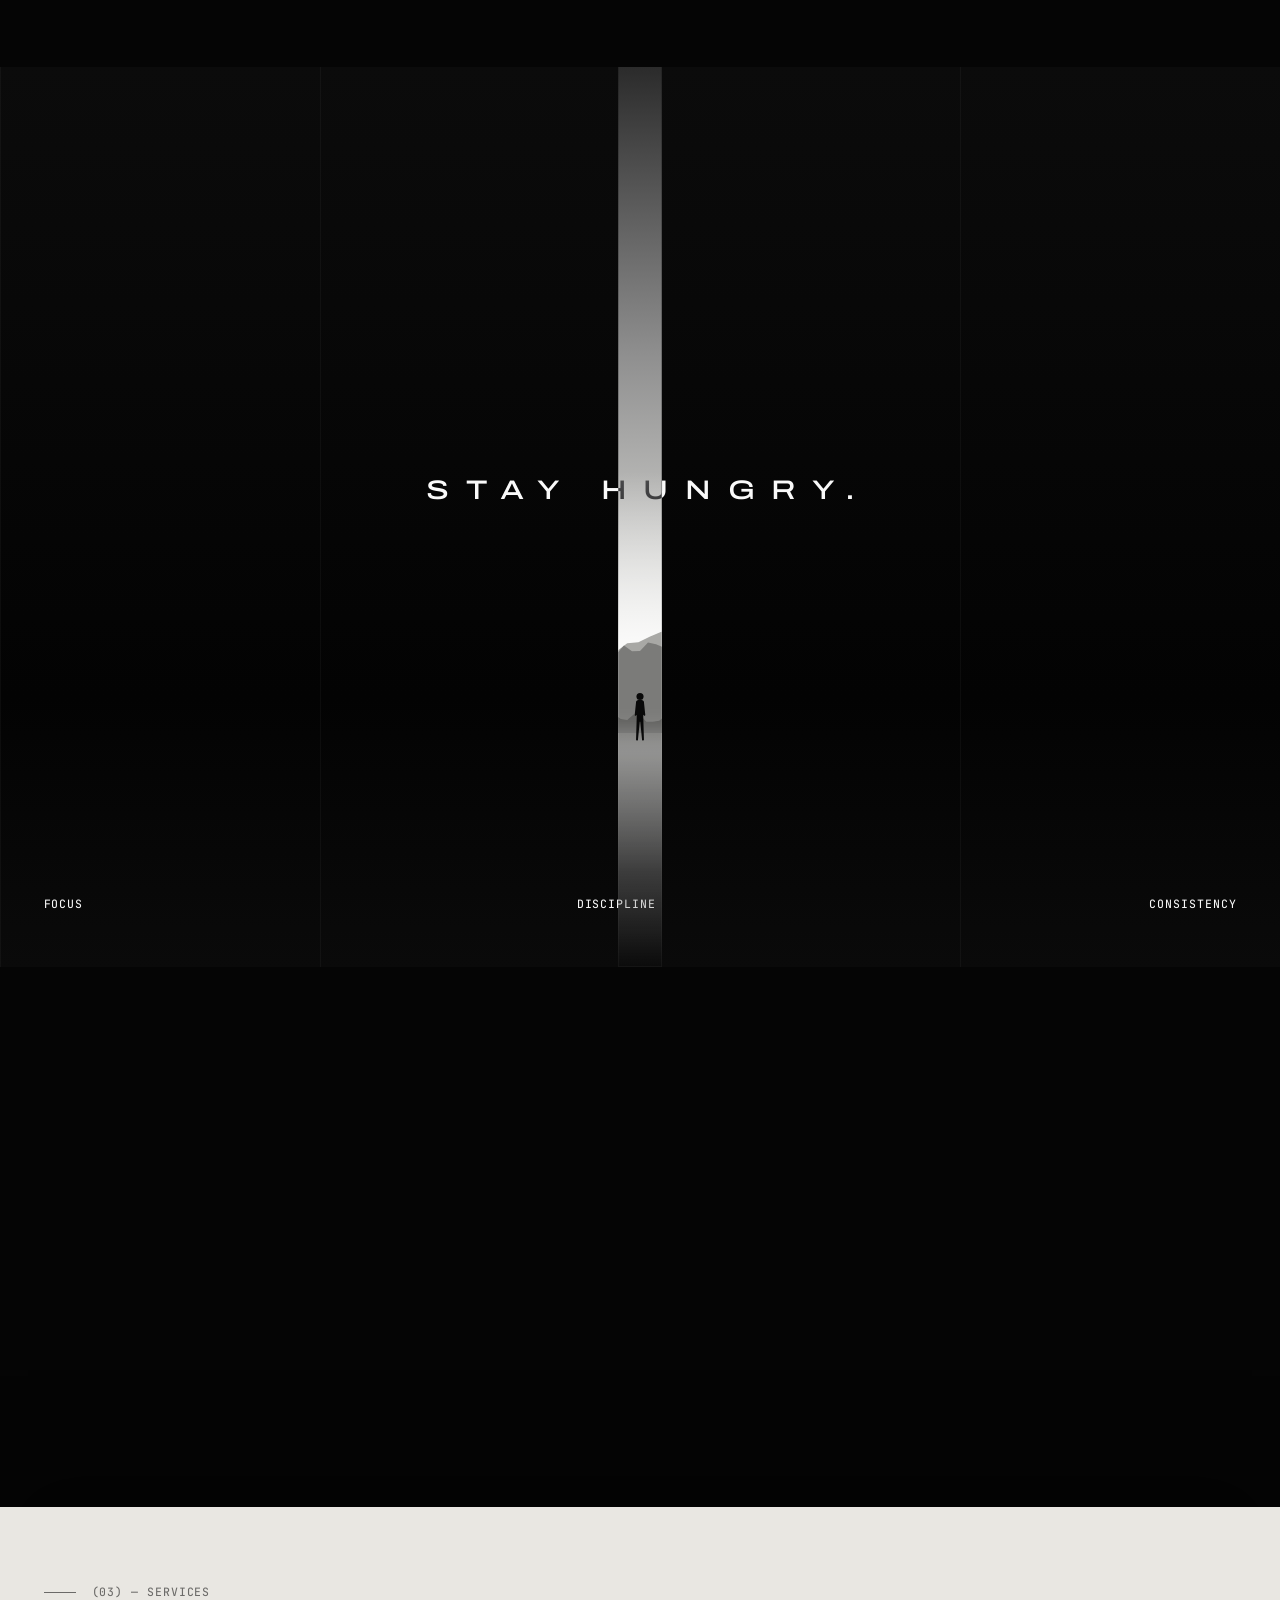
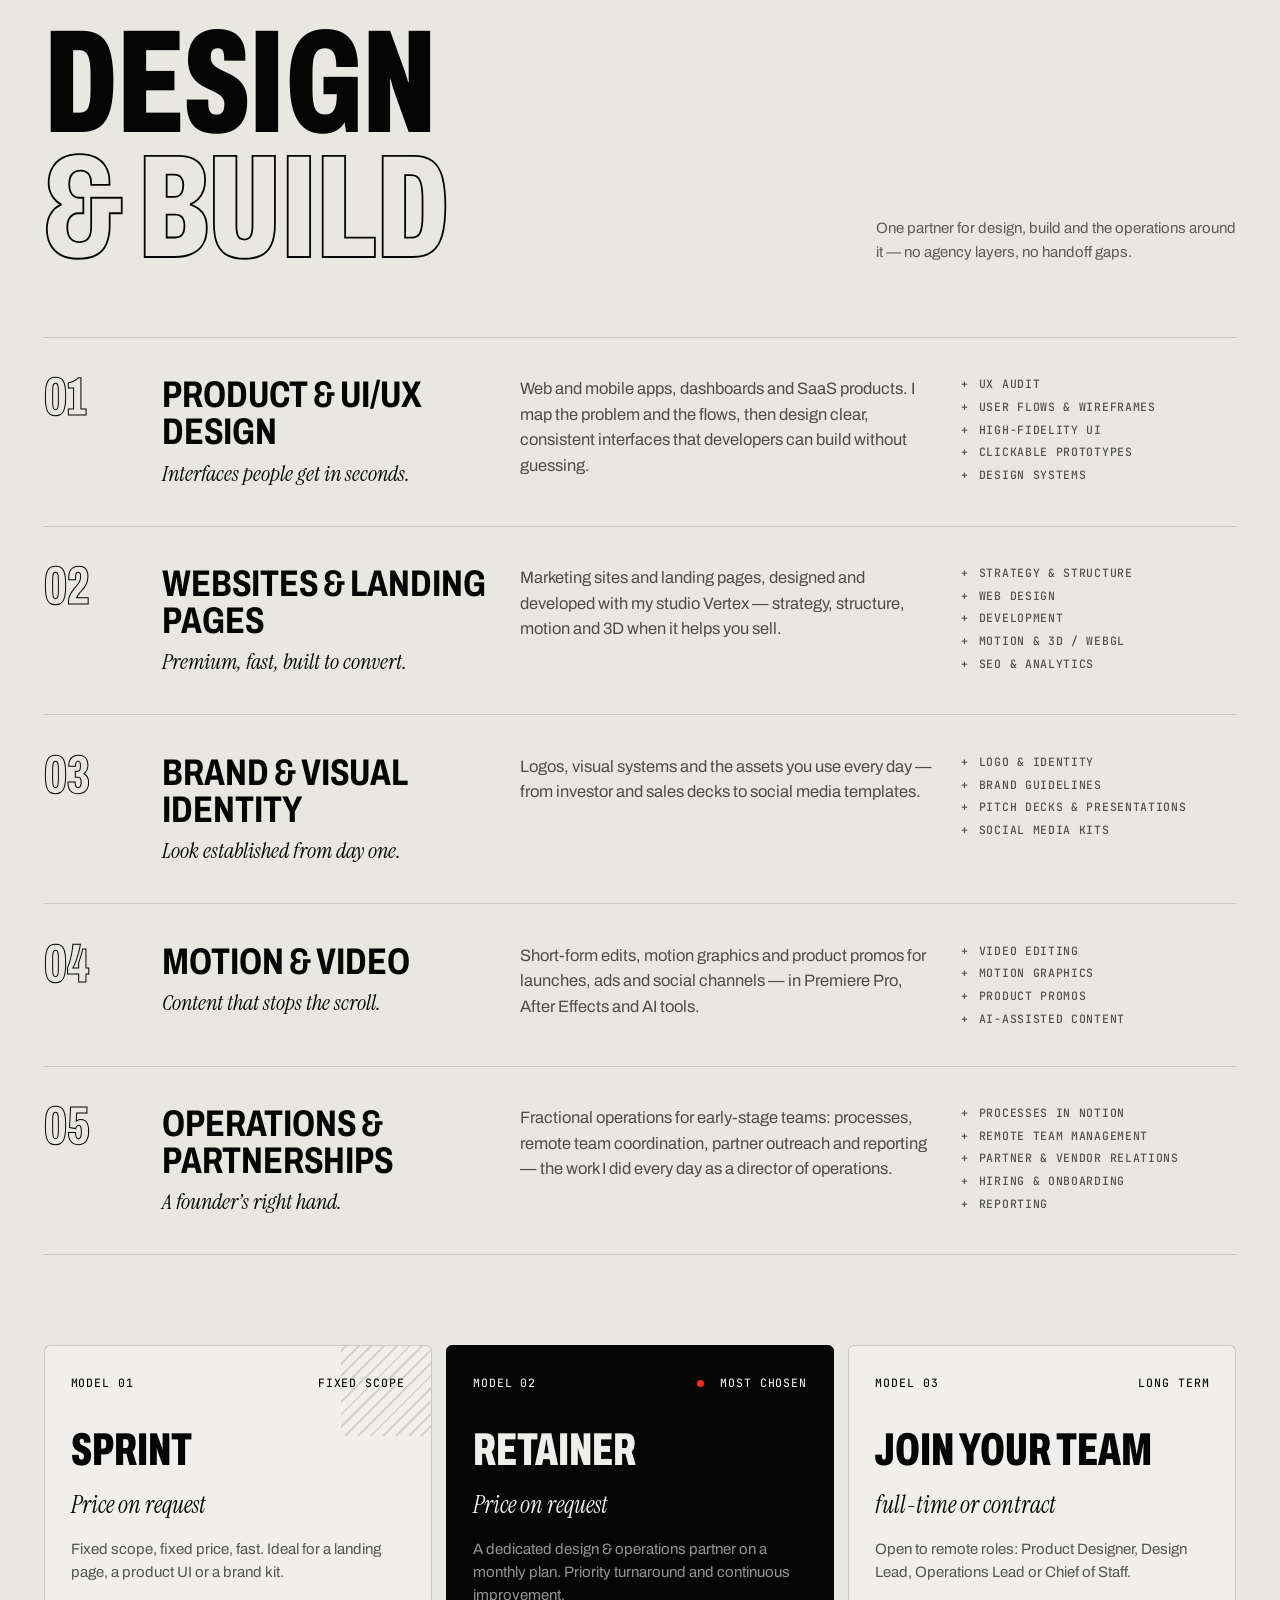
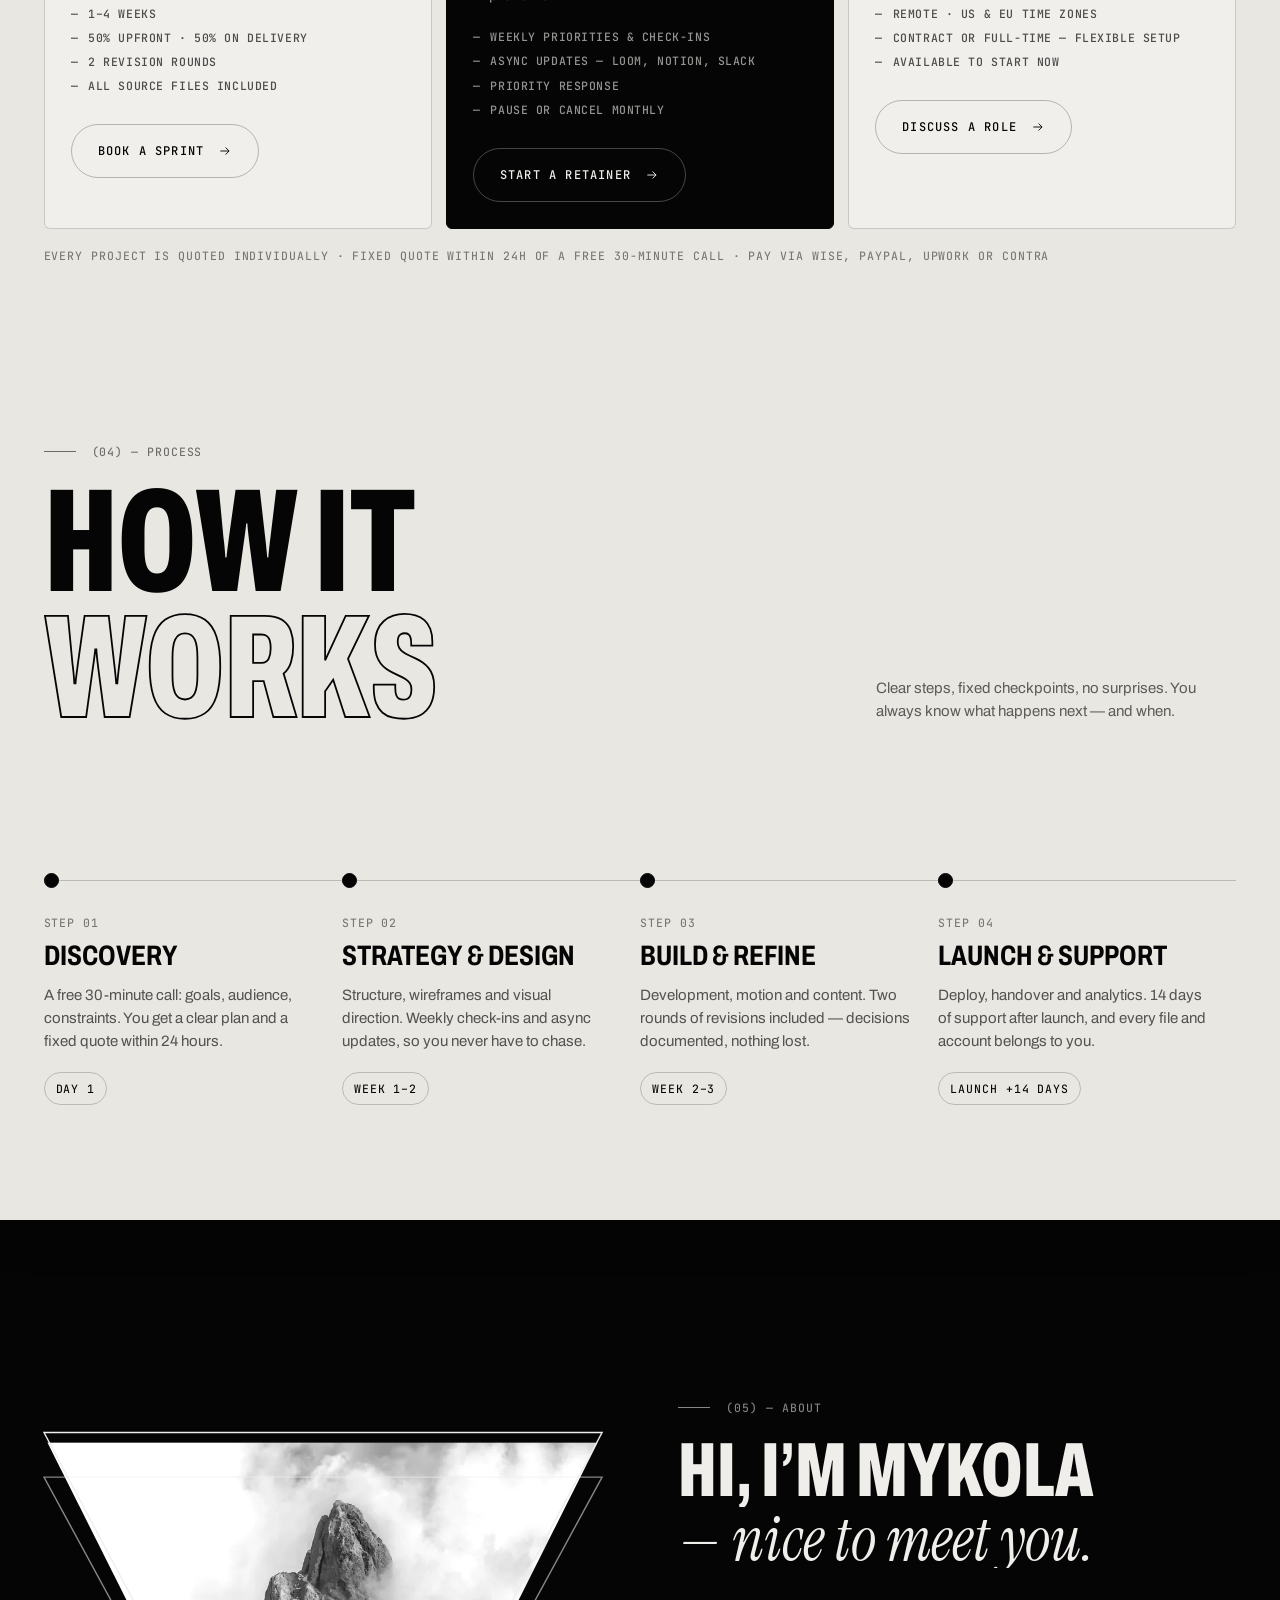
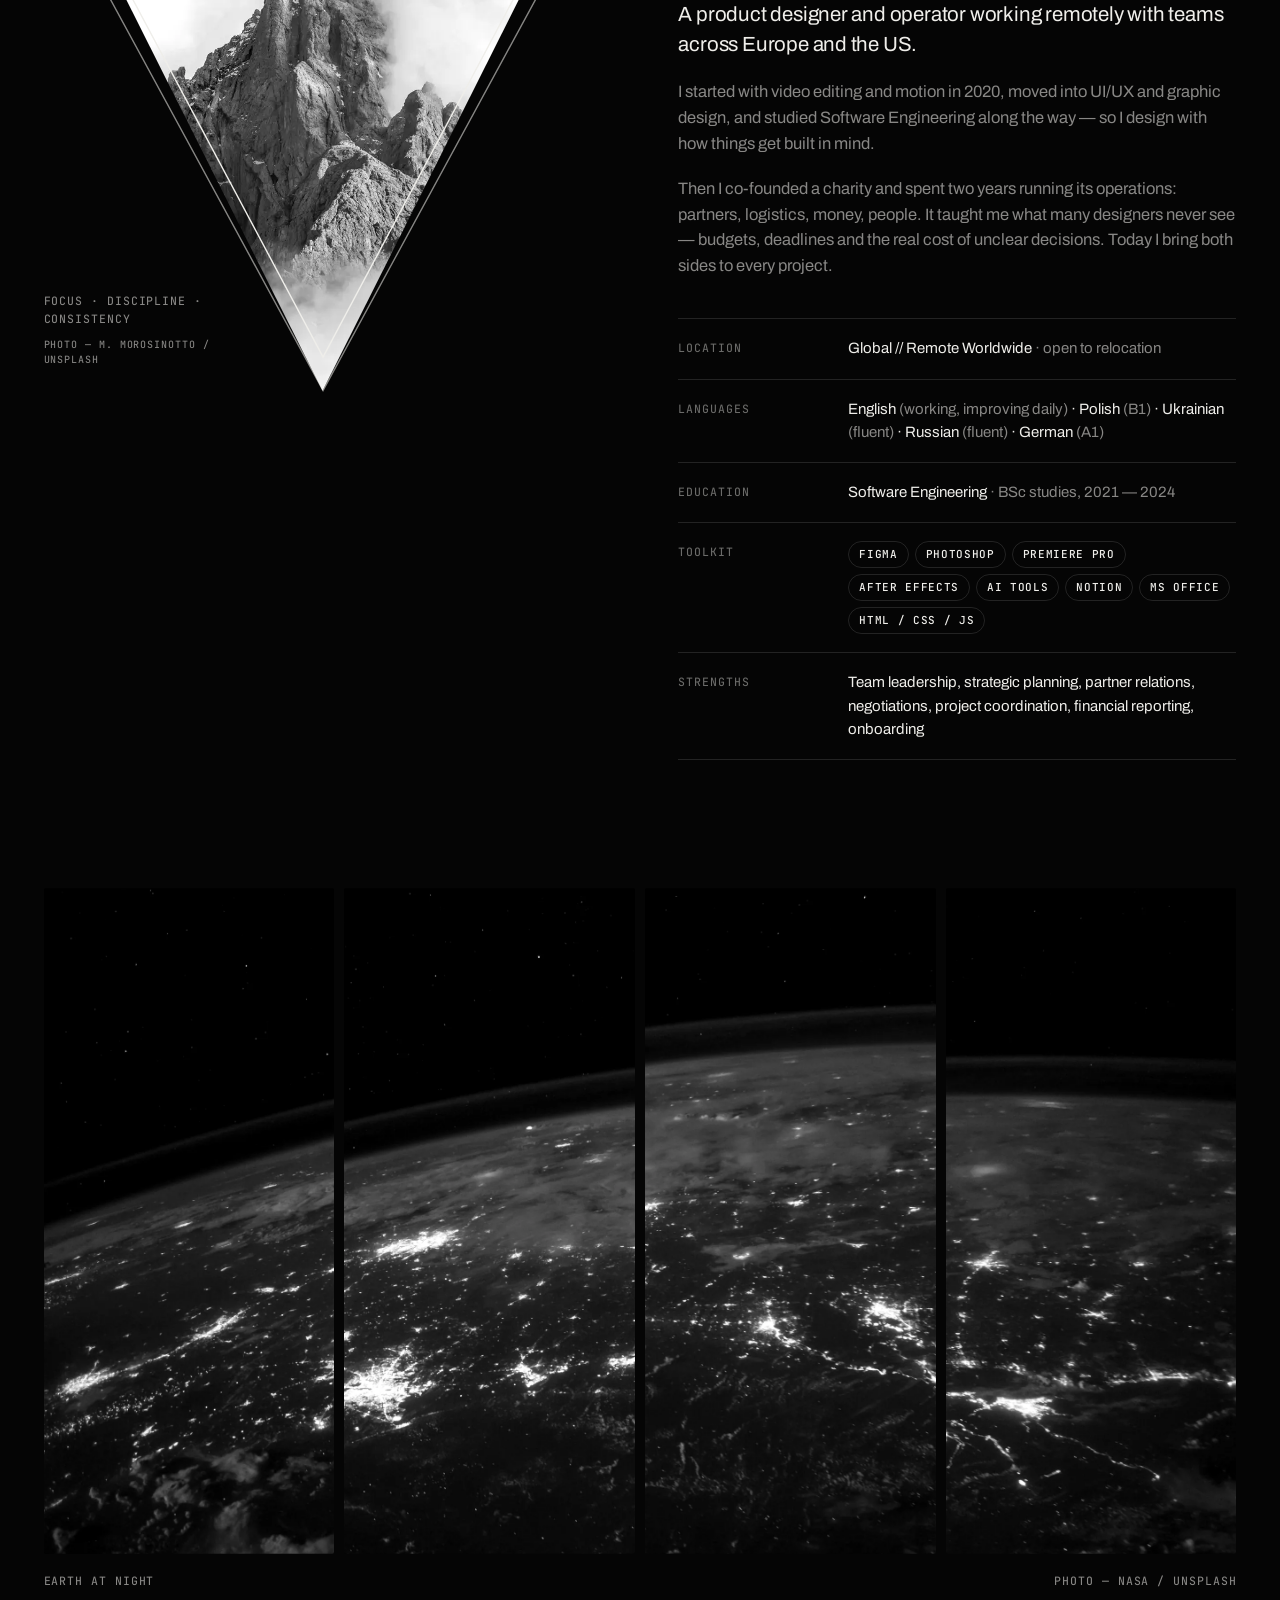
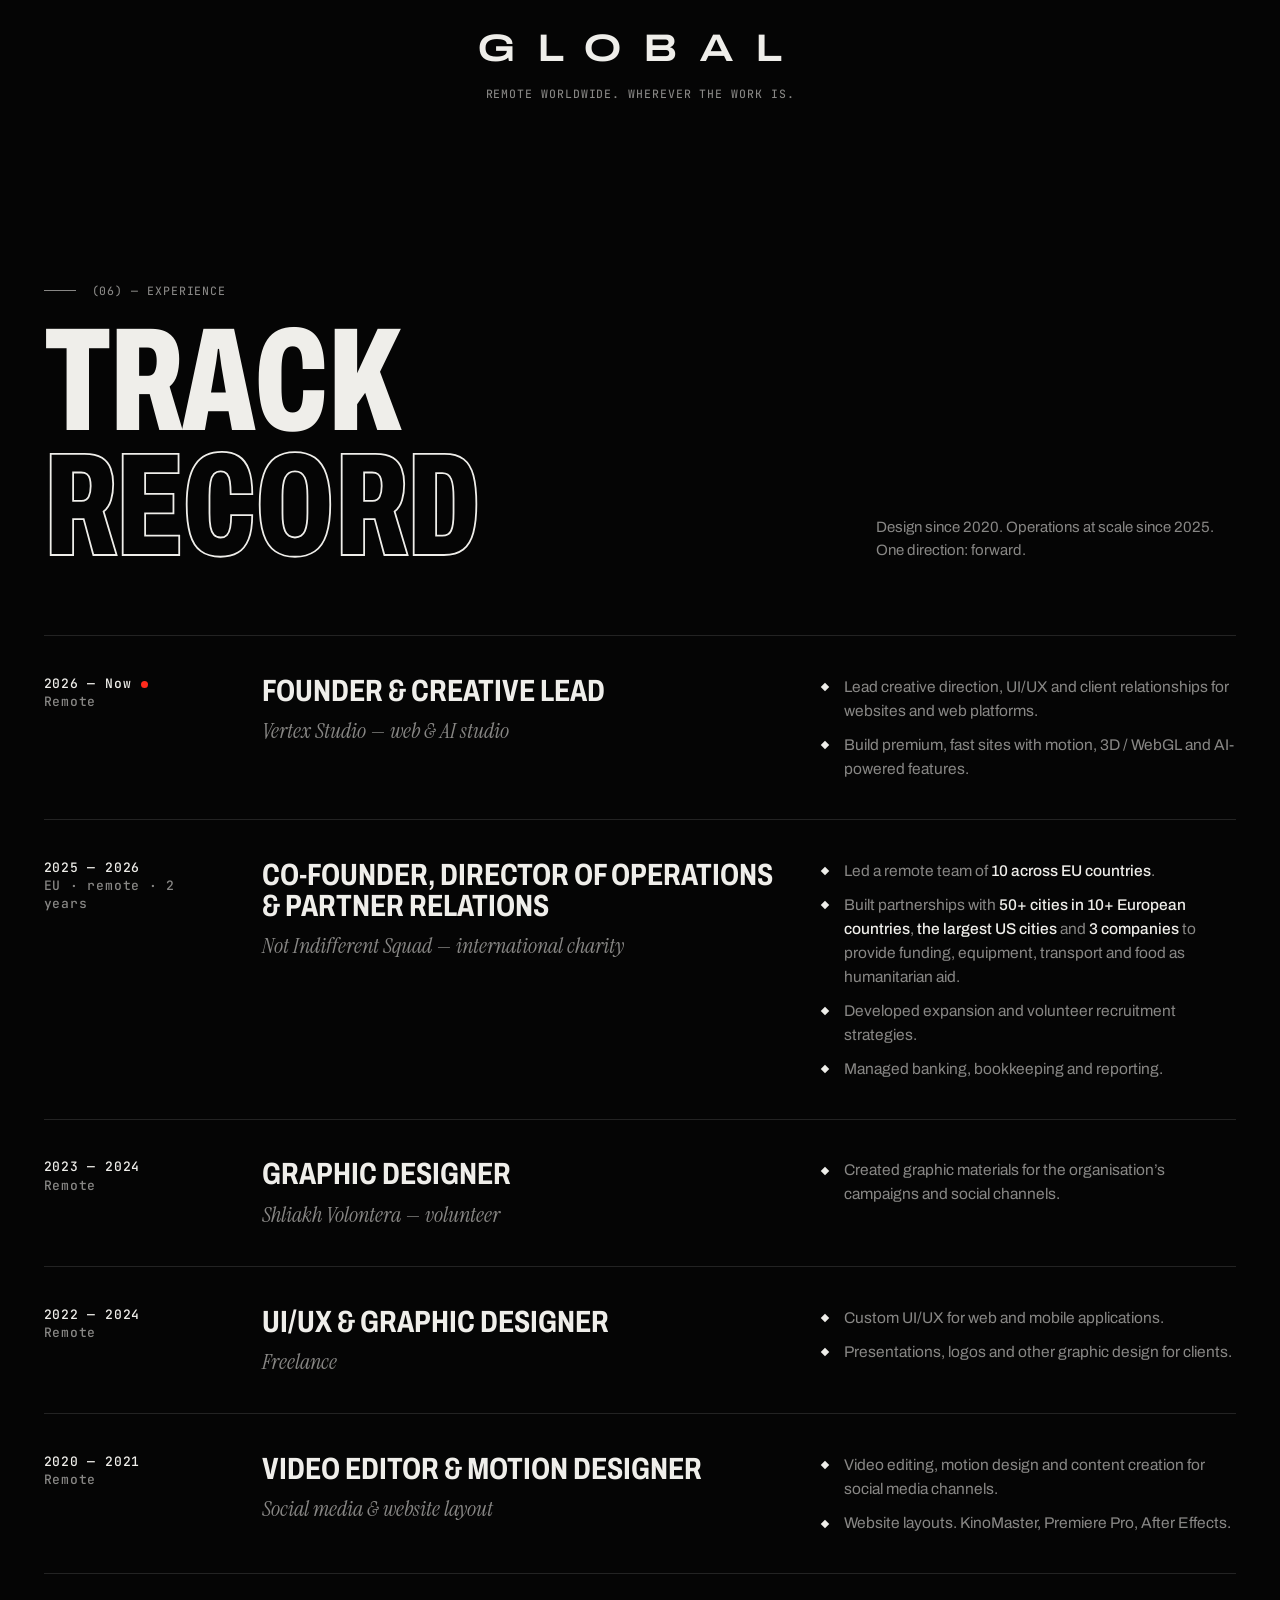
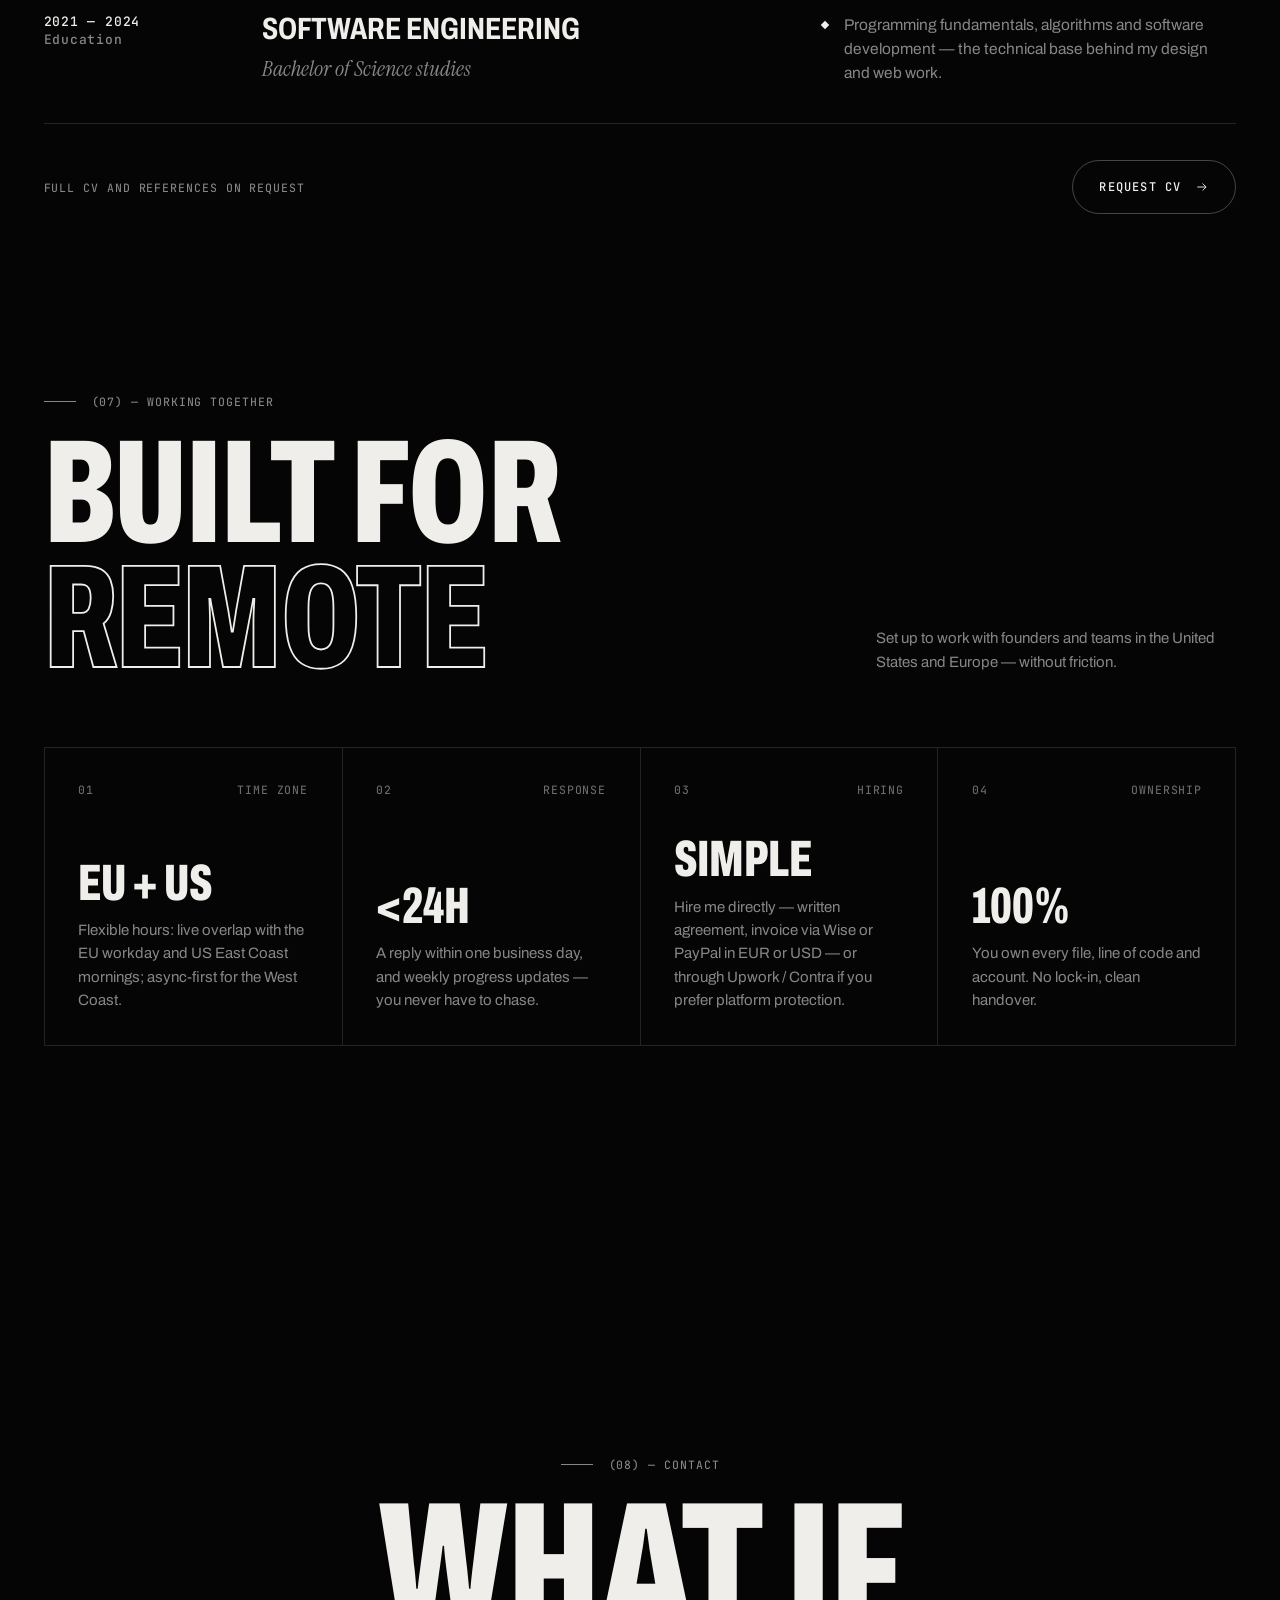
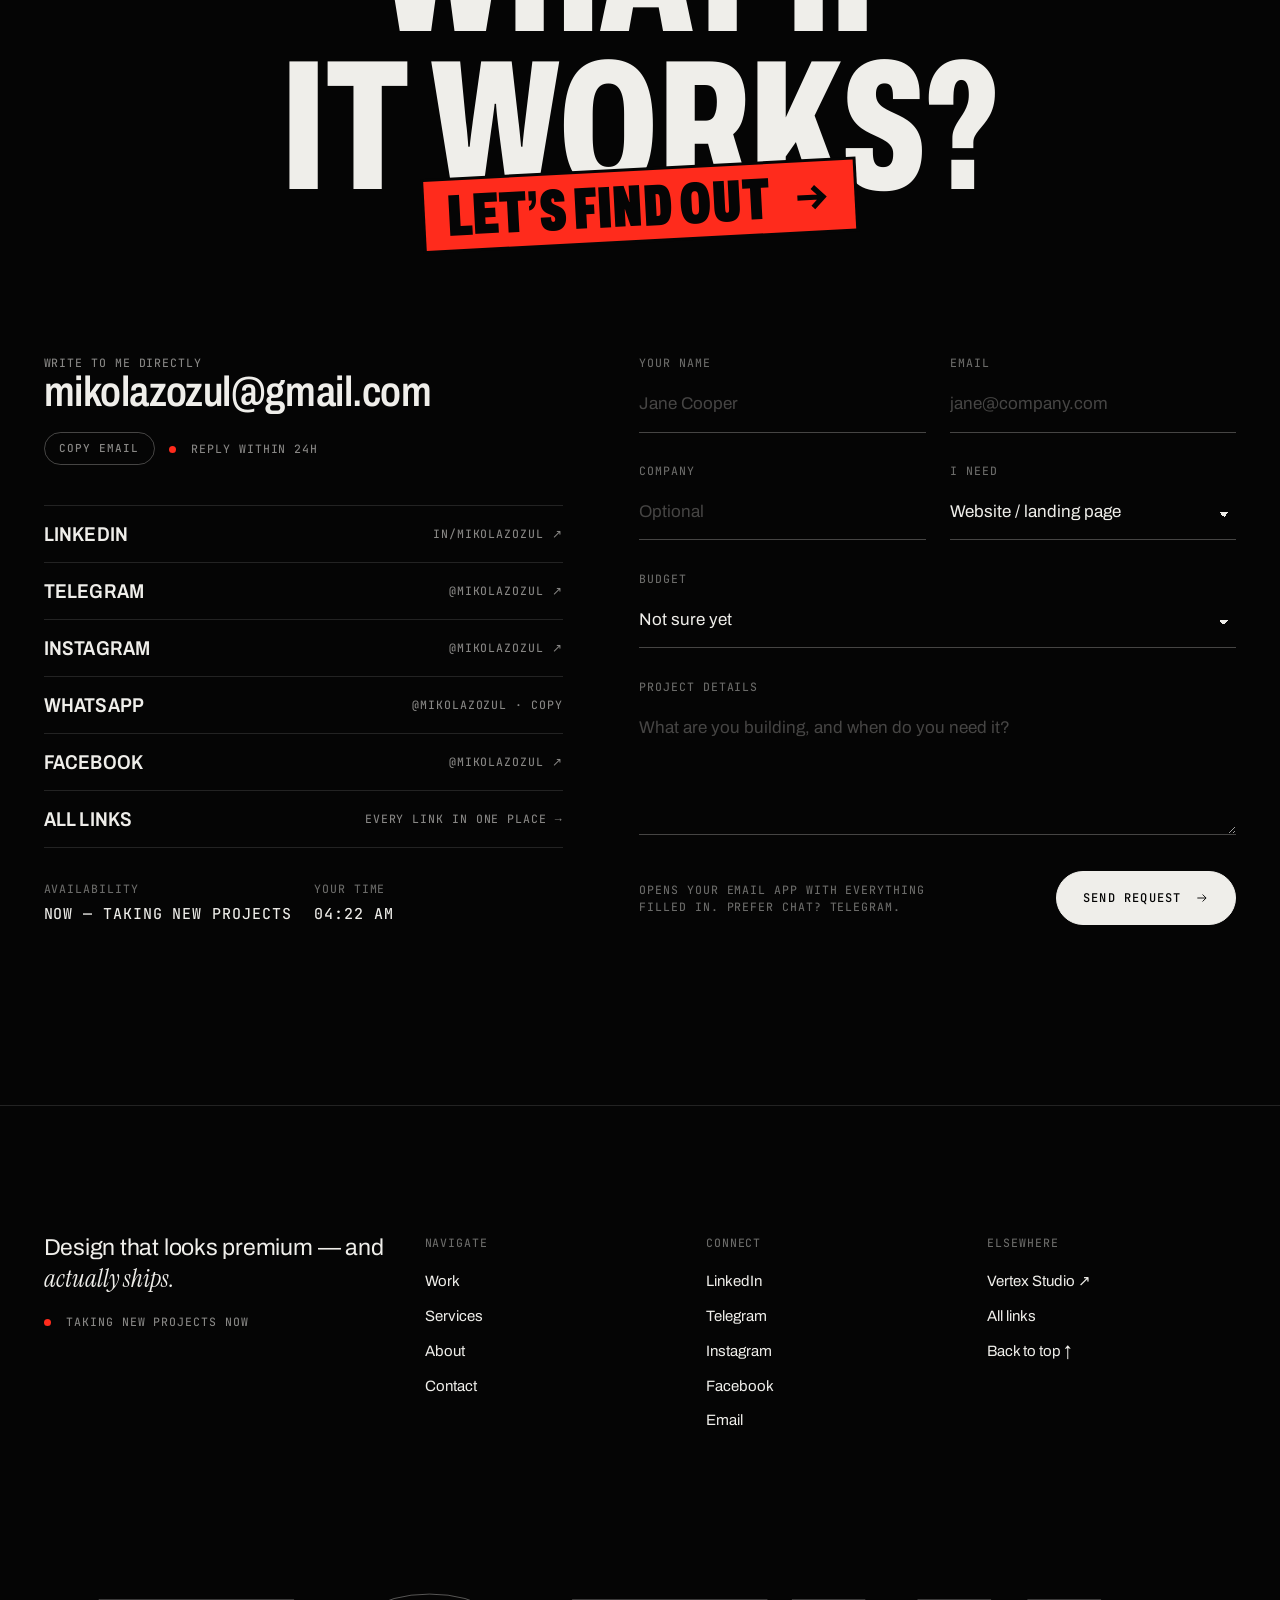
==== commit 2bcd1cff: "Ukrainian version + a lighter page Language - EN / UA switch in the nav, the mobile menu, /links and" ====
--- a/index.html
+++ b/index.html
@@ -30,6 +30,16 @@
   <link rel="preload" as="image" type="image/webp" href="/assets/img/hero-suit.webp"
         imagesrcset="/assets/img/hero-suit-sm.webp 560w, /assets/img/hero-suit.webp 744w" imagesizes="(max-width: 960px) 44vh, 60vh">
   <link rel="stylesheet" href="/assets/css/style.css">
+  <script>
+    (function () {
+      try {
+        var q = new URLSearchParams(location.search).get('lang');
+        if (q === 'uk' || q === 'en') localStorage.setItem('mz-lang', q);
+        var l = localStorage.getItem('mz-lang') || ((navigator.languages || [navigator.language]).some(function (x) { return /^uk/i.test(x); }) ? 'uk' : 'en');
+        if (l === 'uk') { var h = document.documentElement; h.lang = 'uk'; h.classList.add('i18n-pending'); setTimeout(function () { h.classList.remove('i18n-pending'); }, 1500); }
+      } catch (e) {}
+    })();
+  </script>
   <script>
     document.documentElement.classList.add('js');
     try { if (sessionStorage.getItem('mz-seen')) document.documentElement.classList.add('no-preload'); } catch (e) {}
@@ -96,6 +106,7 @@
         <a class="link-u" href="/links">Links<sup>↗</sup></a>
       </nav>
       <div class="nav__right">
+        <button class="lang" type="button" data-lang-switch aria-label="Switch language"><span data-l="en">EN</span><span data-l="uk">UA</span></button>
         <a class="status" href="#contact"><span class="dot"></span>Available now</a>
         <button class="burger" type="button" aria-label="Open menu" aria-expanded="false" aria-controls="menu"><span></span><span></span></button>
       </div>
@@ -115,6 +126,7 @@
       <a href="mailto:mikolazozul@gmail.com">mikolazozul@gmail.com</a>
       <a href="https://www.linkedin.com/in/mikolazozul/" target="_blank" rel="noopener">LinkedIn ↗</a>
       <span class="mute"><span class="dot"></span>&nbsp; Available now</span>
+      <button class="lang lang--menu" type="button" data-lang-switch aria-label="Switch language"><span data-l="en">EN</span><span data-l="uk">UA</span></button>
     </div>
   </div>
 
@@ -226,7 +238,6 @@
               <img src="/assets/img/work-vertex.webp" width="1376" height="768" alt="Vertex Studio website, UI wireframes and typography system" loading="lazy">
             </div>
             <span class="case__badge mono"><span class="dot"></span>Now building</span>
-            <span class="case__hint mono">Hover — colour</span>
           </a>
           <div class="case__body" data-reveal>
             <div class="case__index mono"><span>01 / 03</span><span>2026 — Now</span></div>
@@ -277,11 +288,10 @@
               <img src="/assets/img/work-englishflow.webp" width="1376" height="768" alt="EnglishFlow dashboard with Notion sync and spaced-repetition flashcards" loading="lazy">
             </div>
             <span class="case__badge mono">Product concept</span>
-            <span class="case__hint mono">Hover — colour</span>
           </div>
           <div class="case__body" data-reveal>
             <div class="case__index mono"><span>03 / 03</span><span>2025</span></div>
-            <h3 class="case__title" id="case-ef">English<br>Flow</h3>
+            <h3 class="case__title" id="case-ef" data-i18n-skip>English<br>Flow</h3>
             <p class="case__kicker">A learning product that turns your Notion vocabulary into a daily habit.</p>
             <p class="case__text">Product concept, UX and interface design for a spaced-repetition hub: Notion database sync, flashcards, streaks and progress tracking — designed so that ten minutes a day feels effortless.</p>
             <dl class="case__meta">
@@ -293,35 +303,6 @@
           </div>
         </article>
 
-        <div class="more">
-          <div class="more__head">
-            <p class="sh__label mono">More work — 2020 → 2024</p>
-            <p class="more__lead">The design work that got me here: <span class="serif">causes, clients and content.</span></p>
-          </div>
-          <div class="more__grid" role="list" aria-label="More work">
-          <article class="more__card" role="listitem" data-reveal>
-            <div class="more__top mono"><span>04</span><span>2023 — 24</span></div>
-            <h3 class="more__title">Shliakh Volontera</h3>
-            <p class="more__role">Volunteer graphic designer</p>
-            <p class="more__desc">Visual communication for a volunteer organisation — campaign graphics and social content, made remotely.</p>
-            <ul class="more__tags mono"><li>Campaigns</li><li>Social media</li></ul>
-          </article>
-          <article class="more__card" role="listitem" data-reveal style="--d:0.08s">
-            <div class="more__top mono"><span>05</span><span>2022 — 24</span></div>
-            <h3 class="more__title">Freelance clients</h3>
-            <p class="more__role">UI/UX &amp; graphic designer</p>
-            <p class="more__desc">Custom interfaces for web and mobile apps, plus logos, presentations and brand graphics for small businesses.</p>
-            <ul class="more__tags mono"><li>Web &amp; mobile UI</li><li>Logos</li><li>Decks</li></ul>
-          </article>
-          <article class="more__card" role="listitem" data-reveal style="--d:0.16s">
-            <div class="more__top mono"><span>06</span><span>2020 — 21</span></div>
-            <h3 class="more__title">Social content</h3>
-            <p class="more__role">Editor &amp; motion designer</p>
-            <p class="more__desc">Video editing, motion design and content for social media channels — and my first website layouts.</p>
-            <ul class="more__tags mono"><li>Premiere Pro</li><li>After Effects</li><li>Web layout</li></ul>
-          </article>
-          </div>
-        </div>
       </div>
     </section>
 
@@ -564,10 +545,8 @@
         <div class="why" data-glow>
           <div class="why__cell" data-reveal><p class="why__k mono"><span>01</span><span>Time zone</span></p><p class="why__big">EU + US</p><p class="why__text">Flexible hours: live overlap with the EU workday and US East Coast mornings; async-first for the West Coast.</p></div>
           <div class="why__cell" data-reveal style="--d:.06s"><p class="why__k mono"><span>02</span><span>Response</span></p><p class="why__big">&lt;24h</p><p class="why__text">A reply within one business day, and weekly progress updates — you never have to chase.</p></div>
-          <div class="why__cell" data-reveal style="--d:.12s"><p class="why__k mono"><span>03</span><span>Languages</span></p><p class="why__big">5</p><p class="why__text">English, Polish, Ukrainian, Russian and German. Comfortable in international teams.</p></div>
-          <div class="why__cell" data-reveal><p class="why__k mono"><span>04</span><span>Hiring</span></p><p class="why__big">Simple</p><p class="why__text">Hire me directly — written agreement, invoice via Wise or PayPal in EUR or USD — or through Upwork / Contra if you prefer platform protection.</p></div>
-          <div class="why__cell" data-reveal style="--d:.06s"><p class="why__k mono"><span>05</span><span>Ownership</span></p><p class="why__big">100%</p><p class="why__text">You own every file, line of code and account. No lock-in, clean handover.</p></div>
-          <div class="why__cell" data-reveal style="--d:.12s"><p class="why__k mono"><span>06</span><span>Distributed</span></p><p class="why__big">10+</p><p class="why__text">Countries in the network I coordinated. I know how to keep remote people aligned.</p></div>
+          <div class="why__cell" data-reveal style="--d:.12s"><p class="why__k mono"><span>03</span><span>Hiring</span></p><p class="why__big">Simple</p><p class="why__text">Hire me directly — written agreement, invoice via Wise or PayPal in EUR or USD — or through Upwork / Contra if you prefer platform protection.</p></div>
+          <div class="why__cell" data-reveal style="--d:.18s"><p class="why__k mono"><span>04</span><span>Ownership</span></p><p class="why__big">100%</p><p class="why__text">You own every file, line of code and account. No lock-in, clean handover.</p></div>
         </div>
       </div>
     </section>
@@ -612,23 +591,23 @@
             <div class="field"><label class="mono" for="f-company">Company</label><input id="f-company" name="company" type="text" autocomplete="organization" placeholder="Optional"></div>
             <div class="field"><label class="mono" for="f-type">I need</label>
               <select id="f-type" name="type">
-                <option>Website / landing page</option>
-                <option>Product UI/UX design</option>
-                <option>Brand identity</option>
-                <option>Motion &amp; video</option>
-                <option>Operations support</option>
-                <option>Full-time / contract role</option>
-                <option>Something else</option>
+                <option value="Website / landing page">Website / landing page</option>
+                <option value="Product UI/UX design">Product UI/UX design</option>
+                <option value="Brand identity">Brand identity</option>
+                <option value="Motion &amp; video">Motion &amp; video</option>
+                <option value="Operations support">Operations support</option>
+                <option value="Full-time / contract role">Full-time / contract role</option>
+                <option value="Something else">Something else</option>
               </select>
             </div>
             <div class="field field--full"><label class="mono" for="f-budget">Budget</label>
               <select id="f-budget" name="budget">
-                <option>Not sure yet</option>
-                <option>Under €1,000</option>
-                <option>€1,000 – €3,000</option>
-                <option>€3,000 – €7,000</option>
-                <option>€7,000+</option>
-                <option>Monthly retainer</option>
+                <option value="Not sure yet">Not sure yet</option>
+                <option value="Under €1,000">Under €1,000</option>
+                <option value="€1,000 – €3,000">€1,000 – €3,000</option>
+                <option value="€3,000 – €7,000">€3,000 – €7,000</option>
+                <option value="€7,000+">€7,000+</option>
+                <option value="Monthly retainer">Monthly retainer</option>
               </select>
             </div>
             <div class="field field--full"><label class="mono" for="f-msg">Project details</label><textarea id="f-msg" name="message" rows="4" placeholder="What are you building, and when do you need it?" required></textarea></div>
--- a/assets/css/style.css
+++ b/assets/css/style.css
@@ -33,6 +33,144 @@
   font-weight: 100 800;
   font-style: normal;
   font-display: swap;
+}
+
+/* Cyrillic: the families above have none, so the Ukrainian version uses close cousins (loaded only when used) */
+@font-face {
+  font-family: "Cormorant Garamond";
+  src: url("../fonts/cormorant-garamond-500i-cyrillic.woff2") format("woff2");
+  font-weight: 500;
+  font-style: italic;
+  font-display: swap;
+  unicode-range: U+0301, U+0400-045F, U+0490-0491, U+04B0-04B1, U+2116;
+}
+@font-face {
+  font-family: "Cormorant Garamond";
+  src: url("../fonts/cormorant-garamond-500i-latin.woff2") format("woff2");
+  font-weight: 500;
+  font-style: italic;
+  font-display: swap;
+  unicode-range: U+0000-00FF, U+0131, U+0152-0153, U+02BB-02BC, U+02C6, U+02DA, U+02DC, U+0304, U+0308, U+0329, U+2000-206F, U+20AC, U+2122, U+2191, U+2193, U+2212, U+2215, U+FEFF, U+FFFD;
+}
+@font-face {
+  font-family: "Cormorant Garamond";
+  src: url("../fonts/cormorant-garamond-500-cyrillic.woff2") format("woff2");
+  font-weight: 500;
+  font-style: normal;
+  font-display: swap;
+  unicode-range: U+0301, U+0400-045F, U+0490-0491, U+04B0-04B1, U+2116;
+}
+@font-face {
+  font-family: "Cormorant Garamond";
+  src: url("../fonts/cormorant-garamond-500-latin.woff2") format("woff2");
+  font-weight: 500;
+  font-style: normal;
+  font-display: swap;
+  unicode-range: U+0000-00FF, U+0131, U+0152-0153, U+02BB-02BC, U+02C6, U+02DA, U+02DC, U+0304, U+0308, U+0329, U+2000-206F, U+20AC, U+2122, U+2191, U+2193, U+2212, U+2215, U+FEFF, U+FFFD;
+}
+@font-face {
+  font-family: "Fira Sans";
+  src: url("../fonts/fira-sans-400-cyrillic.woff2") format("woff2");
+  font-weight: 400;
+  font-style: normal;
+  font-display: swap;
+  unicode-range: U+0301, U+0400-045F, U+0490-0491, U+04B0-04B1, U+2116;
+}
+@font-face {
+  font-family: "Fira Sans";
+  src: url("../fonts/fira-sans-400-latin.woff2") format("woff2");
+  font-weight: 400;
+  font-style: normal;
+  font-display: swap;
+  unicode-range: U+0000-00FF, U+0131, U+0152-0153, U+02BB-02BC, U+02C6, U+02DA, U+02DC, U+0304, U+0308, U+0329, U+2000-206F, U+20AC, U+2122, U+2191, U+2193, U+2212, U+2215, U+FEFF, U+FFFD;
+}
+@font-face {
+  font-family: "Fira Sans";
+  src: url("../fonts/fira-sans-500-cyrillic.woff2") format("woff2");
+  font-weight: 500;
+  font-style: normal;
+  font-display: swap;
+  unicode-range: U+0301, U+0400-045F, U+0490-0491, U+04B0-04B1, U+2116;
+}
+@font-face {
+  font-family: "Fira Sans";
+  src: url("../fonts/fira-sans-500-latin.woff2") format("woff2");
+  font-weight: 500;
+  font-style: normal;
+  font-display: swap;
+  unicode-range: U+0000-00FF, U+0131, U+0152-0153, U+02BB-02BC, U+02C6, U+02DA, U+02DC, U+0304, U+0308, U+0329, U+2000-206F, U+20AC, U+2122, U+2191, U+2193, U+2212, U+2215, U+FEFF, U+FFFD;
+}
+@font-face {
+  font-family: "Fira Sans";
+  src: url("../fonts/fira-sans-600-cyrillic.woff2") format("woff2");
+  font-weight: 600;
+  font-style: normal;
+  font-display: swap;
+  unicode-range: U+0301, U+0400-045F, U+0490-0491, U+04B0-04B1, U+2116;
+}
+@font-face {
+  font-family: "Fira Sans";
+  src: url("../fonts/fira-sans-600-latin.woff2") format("woff2");
+  font-weight: 600;
+  font-style: normal;
+  font-display: swap;
+  unicode-range: U+0000-00FF, U+0131, U+0152-0153, U+02BB-02BC, U+02C6, U+02DA, U+02DC, U+0304, U+0308, U+0329, U+2000-206F, U+20AC, U+2122, U+2191, U+2193, U+2212, U+2215, U+FEFF, U+FFFD;
+}
+@font-face {
+  font-family: "Fira Sans Extra Condensed";
+  src: url("../fonts/fira-sans-extra-condensed-500-cyrillic.woff2") format("woff2");
+  font-weight: 500;
+  font-style: normal;
+  font-display: swap;
+  unicode-range: U+0301, U+0400-045F, U+0490-0491, U+04B0-04B1, U+2116;
+}
+@font-face {
+  font-family: "Fira Sans Extra Condensed";
+  src: url("../fonts/fira-sans-extra-condensed-500-latin.woff2") format("woff2");
+  font-weight: 500;
+  font-style: normal;
+  font-display: swap;
+  unicode-range: U+0000-00FF, U+0131, U+0152-0153, U+02BB-02BC, U+02C6, U+02DA, U+02DC, U+0304, U+0308, U+0329, U+2000-206F, U+20AC, U+2122, U+2191, U+2193, U+2212, U+2215, U+FEFF, U+FFFD;
+}
+@font-face {
+  font-family: "Fira Sans Extra Condensed";
+  src: url("../fonts/fira-sans-extra-condensed-600-cyrillic.woff2") format("woff2");
+  font-weight: 600;
+  font-style: normal;
+  font-display: swap;
+  unicode-range: U+0301, U+0400-045F, U+0490-0491, U+04B0-04B1, U+2116;
+}
+@font-face {
+  font-family: "Fira Sans Extra Condensed";
+  src: url("../fonts/fira-sans-extra-condensed-600-latin.woff2") format("woff2");
+  font-weight: 600;
+  font-style: normal;
+  font-display: swap;
+  unicode-range: U+0000-00FF, U+0131, U+0152-0153, U+02BB-02BC, U+02C6, U+02DA, U+02DC, U+0304, U+0308, U+0329, U+2000-206F, U+20AC, U+2122, U+2191, U+2193, U+2212, U+2215, U+FEFF, U+FFFD;
+}
+@font-face {
+  font-family: "Fira Sans Extra Condensed";
+  src: url("../fonts/fira-sans-extra-condensed-800-cyrillic.woff2") format("woff2");
+  font-weight: 800;
+  font-style: normal;
+  font-display: swap;
+  unicode-range: U+0301, U+0400-045F, U+0490-0491, U+04B0-04B1, U+2116;
+}
+@font-face {
+  font-family: "Fira Sans Extra Condensed";
+  src: url("../fonts/fira-sans-extra-condensed-800-latin.woff2") format("woff2");
+  font-weight: 800;
+  font-style: normal;
+  font-display: swap;
+  unicode-range: U+0000-00FF, U+0131, U+0152-0153, U+02BB-02BC, U+02C6, U+02DA, U+02DC, U+0304, U+0308, U+0329, U+2000-206F, U+20AC, U+2122, U+2191, U+2193, U+2212, U+2215, U+FEFF, U+FFFD;
+}
+@font-face {
+  font-family: "JetBrains Mono";
+  src: url("../fonts/jetbrains-mono-100-800-cyrillic.woff2") format("woff2");
+  font-weight: 100 800;
+  font-style: normal;
+  font-display: swap;
+  unicode-range: U+0301, U+0400-045F, U+0490-0491, U+04B0-04B1, U+2116;
 }
 
 :root {
@@ -42,7 +180,7 @@
   --white: #efeeea;
   --paper: #e9e7e2;
   --mute: rgba(239, 238, 234, 0.56);
-  --faint: rgba(239, 238, 234, 0.32);
+  --faint: rgba(239, 238, 234, 0.44);
   --line: rgba(239, 238, 234, 0.13);
   --line-strong: rgba(239, 238, 234, 0.28);
   --signal: #ff2b1c;
@@ -58,6 +196,13 @@
   --ease-in-out: cubic-bezier(0.76, 0, 0.24, 1);
   --nav-h: 76px;
 }
+
+html[lang="uk"] {
+  --display: "Fira Sans Extra Condensed", "Arial Narrow", system-ui, sans-serif;
+  --sans: "Fira Sans", system-ui, -apple-system, "Segoe UI", sans-serif;
+  --serif: "Cormorant Garamond", Georgia, serif;
+}
+html.i18n-pending body { visibility: hidden; }
 
 /* ---------- reset ---------- */
 *, *::before, *::after { box-sizing: border-box; }
@@ -506,11 +651,6 @@
   background: rgba(5,5,5,.72); backdrop-filter: blur(10px); -webkit-backdrop-filter: blur(10px);
   border: 1px solid var(--line); border-radius: 999px; padding: 9px 14px;
 }
-.case__hint {
-  position: absolute; right: 18px; bottom: 16px; z-index: 2; color: rgba(255,255,255,.7);
-  transition: opacity .5s ease;
-}
-.case__media:hover .case__hint { opacity: 0; }
 .case__index { color: var(--mute); display: flex; justify-content: space-between; margin-bottom: 28px; }
 .case__title {
   font: 800 clamp(48px, 6.4vw, 120px)/.84 var(--display); font-stretch: 62%;
@@ -561,7 +701,7 @@
 /* ==========================================================================
    Slit interlude — "STAY HUNGRY."
    ========================================================================== */
-.slit { position: relative; height: 230vh; background: var(--black); }
+.slit { position: relative; height: 190vh; background: var(--black); }
 .slit__stage { position: sticky; top: 0; height: 100vh; height: 100svh; overflow: hidden; }
 .slit__walls {
   position: absolute; inset: 0;
@@ -609,7 +749,7 @@
    ========================================================================== */
 .is-light { background: var(--paper); color: var(--black); }
 /* slides up over the end of the slit like a turning page, so the landscape hands straight over to content */
-.slit + .is-light { position: relative; z-index: 1; margin-top: -38vh; box-shadow: 0 -40px 80px rgba(0,0,0,.35); }
+.slit + .is-light { position: relative; z-index: 1; margin-top: -30vh; box-shadow: 0 -40px 80px rgba(0,0,0,.35); }
 .is-light ::selection { background: var(--black); color: var(--paper); }
 .is-light .mute { color: rgba(5,5,5,.58); }
 
@@ -754,7 +894,7 @@
 /* ==========================================================================
    Why — working with US & EU teams
    ========================================================================== */
-.why { display: grid; grid-template-columns: repeat(3, 1fr); border-top: 1px solid var(--line); border-left: 1px solid var(--line); }
+.why { display: grid; grid-template-columns: repeat(4, 1fr); border-top: 1px solid var(--line); border-left: 1px solid var(--line); }
 .why__cell {
   position: relative; padding: clamp(24px, 2.6vw, 40px); border-right: 1px solid var(--line); border-bottom: 1px solid var(--line);
   min-height: 260px; display: flex; flex-direction: column; overflow: hidden;
@@ -938,7 +1078,6 @@
   .marquee__track { animation: none; }
 }
 
-@media (hover: none) { .case__hint { display: none; } }
 button.channel { width: 100%; text-align: left; border-bottom: 1px solid var(--line); }
 button.channel.is-done span { color: var(--white); }
 
@@ -959,7 +1098,7 @@
   .contact__grid { margin-top: 56px; }
   .footer { padding-top: 72px; }
   .footer__giant { margin-top: 48px; }
-  .slit { height: 210vh; }
+  .slit { height: 170vh; }
 }
 @media (max-width: 640px) {
   .section { padding-block: 64px; }
@@ -991,51 +1130,28 @@
   .case--map .case__text { margin-top: 20px; }
 }
 
-/* more work — one unified block of cards */
-.more { margin-top: clamp(48px, 6vw, 96px); padding-top: clamp(28px, 3vw, 44px); border-top: 1px solid var(--line); }
-.more__head { display: flex; justify-content: space-between; align-items: flex-end; gap: 24px; margin-bottom: clamp(24px, 3vw, 40px); }
-.more__head .sh__label { margin-bottom: 0; }
-.more__lead { font-size: clamp(20px, 1.9vw, 30px); line-height: 1.2; letter-spacing: -.015em; max-width: 560px; text-align: right; }
-.more__lead .serif { font-size: 1.08em; color: var(--mute); }
-.more__grid {
-  display: grid; grid-template-columns: repeat(3, 1fr); gap: 1px;
-  background: var(--line); border: 1px solid var(--line); border-radius: 6px; overflow: hidden;
-}
-.more__card {
-  position: relative; isolation: isolate; overflow: hidden;
-  display: flex; flex-direction: column; min-height: 340px;
-  padding: clamp(22px, 2.4vw, 36px); background: var(--black);
-  transition: color .5s var(--ease);
-}
-.more__card::before {
-  content: ""; position: absolute; inset: 0; z-index: -1; background: var(--white);
-  transform: translateY(101%); transition: transform .7s var(--ease);
-}
-.more__card::after {
-  content: ""; position: absolute; right: -40px; top: -40px; width: 140px; height: 140px; z-index: -1;
-  background-image: repeating-linear-gradient(-45deg, currentColor 0 1.5px, transparent 1.5px 9px);
-  opacity: .07; transition: opacity .5s ease;
-}
-.more__top { display: flex; justify-content: space-between; color: var(--faint); transition: color .5s ease; }
-.more__title { margin-top: clamp(40px, 5vw, 72px); font: 800 clamp(32px, 3vw, 52px)/.88 var(--display); font-stretch: 62%; text-transform: uppercase; letter-spacing: -.005em; }
-.more__role { margin-top: 12px; font: italic 400 clamp(18px, 1.5vw, 22px)/1.2 var(--serif); color: var(--mute); transition: color .5s ease; }
-.more__desc { margin-top: 16px; font-size: 15px; color: var(--mute); max-width: 380px; transition: color .5s ease; }
-.more__tags { display: flex; flex-wrap: wrap; gap: 6px; margin-top: auto; padding-top: 26px; }
-.more__tags li { font-size: 10.5px; padding: 7px 11px; border: 1px solid var(--line-strong); border-radius: 999px; color: var(--mute); transition: color .5s ease, border-color .5s ease; }
-.more__card:hover { color: var(--black); }
-.more__card:hover::before { transform: none; }
-.more__card:hover::after { opacity: .14; }
-.more__card:hover .more__top, .more__card:hover .more__role, .more__card:hover .more__desc, .more__card:hover .more__tags li { color: rgba(5,5,5,.62); }
-.more__card:hover .more__tags li { border-color: rgba(5,5,5,.22); }
-@media (max-width: 960px) {
-  .more__head { flex-direction: column; align-items: flex-start; }
-  .more__lead { text-align: left; }
-  .more__grid { grid-template-columns: 1fr; }
-  .more__card { min-height: 0; }
-  .more__title { margin-top: 28px; }
-}
 @media (max-width: 960px) {
   .tri { margin-bottom: 64px; }
   .tri__caption { bottom: -58px; max-width: none; }
   .tri__caption br:first-child { display: none; }
 }
+
+/* EN / UA switch */
+.lang {
+  display: inline-flex; align-items: center; gap: 2px; padding: 4px; border-radius: 999px;
+  border: 1px solid color-mix(in srgb, currentColor 30%, transparent);
+  font: 500 10.5px/1 var(--mono); letter-spacing: .08em;
+}
+.lang span { padding: 6px 8px; border-radius: 999px; opacity: .5; transition: background .3s ease, color .3s ease, opacity .3s ease; }
+.lang span.is-on { opacity: 1; background: currentColor; }
+.lang span.is-on { color: var(--black); background: var(--white); }
+.nav.is-dark .lang span.is-on { color: var(--paper); background: var(--black); }
+.lang:hover span:not(.is-on) { opacity: .85; }
+.lang--menu { margin-left: auto; }
+.lk__right, .nf__right { display: inline-flex; align-items: center; gap: 14px; }
+
+/* Ukrainian: room for the breve of Й in clipped headings, a wider word in the footer, shorter spacing */
+html[lang="uk"] .line-mask { padding-top: .12em; margin-top: -.12em; }
+html[lang="uk"] .footer__giant { font-size: 30vw; }
+html[lang="uk"] .slit__text .spaced { letter-spacing: .4em; margin-right: -.4em; }
+@media (max-width: 640px) { html[lang="uk"] .slit__text .spaced { letter-spacing: .22em; margin-right: -.22em; } }
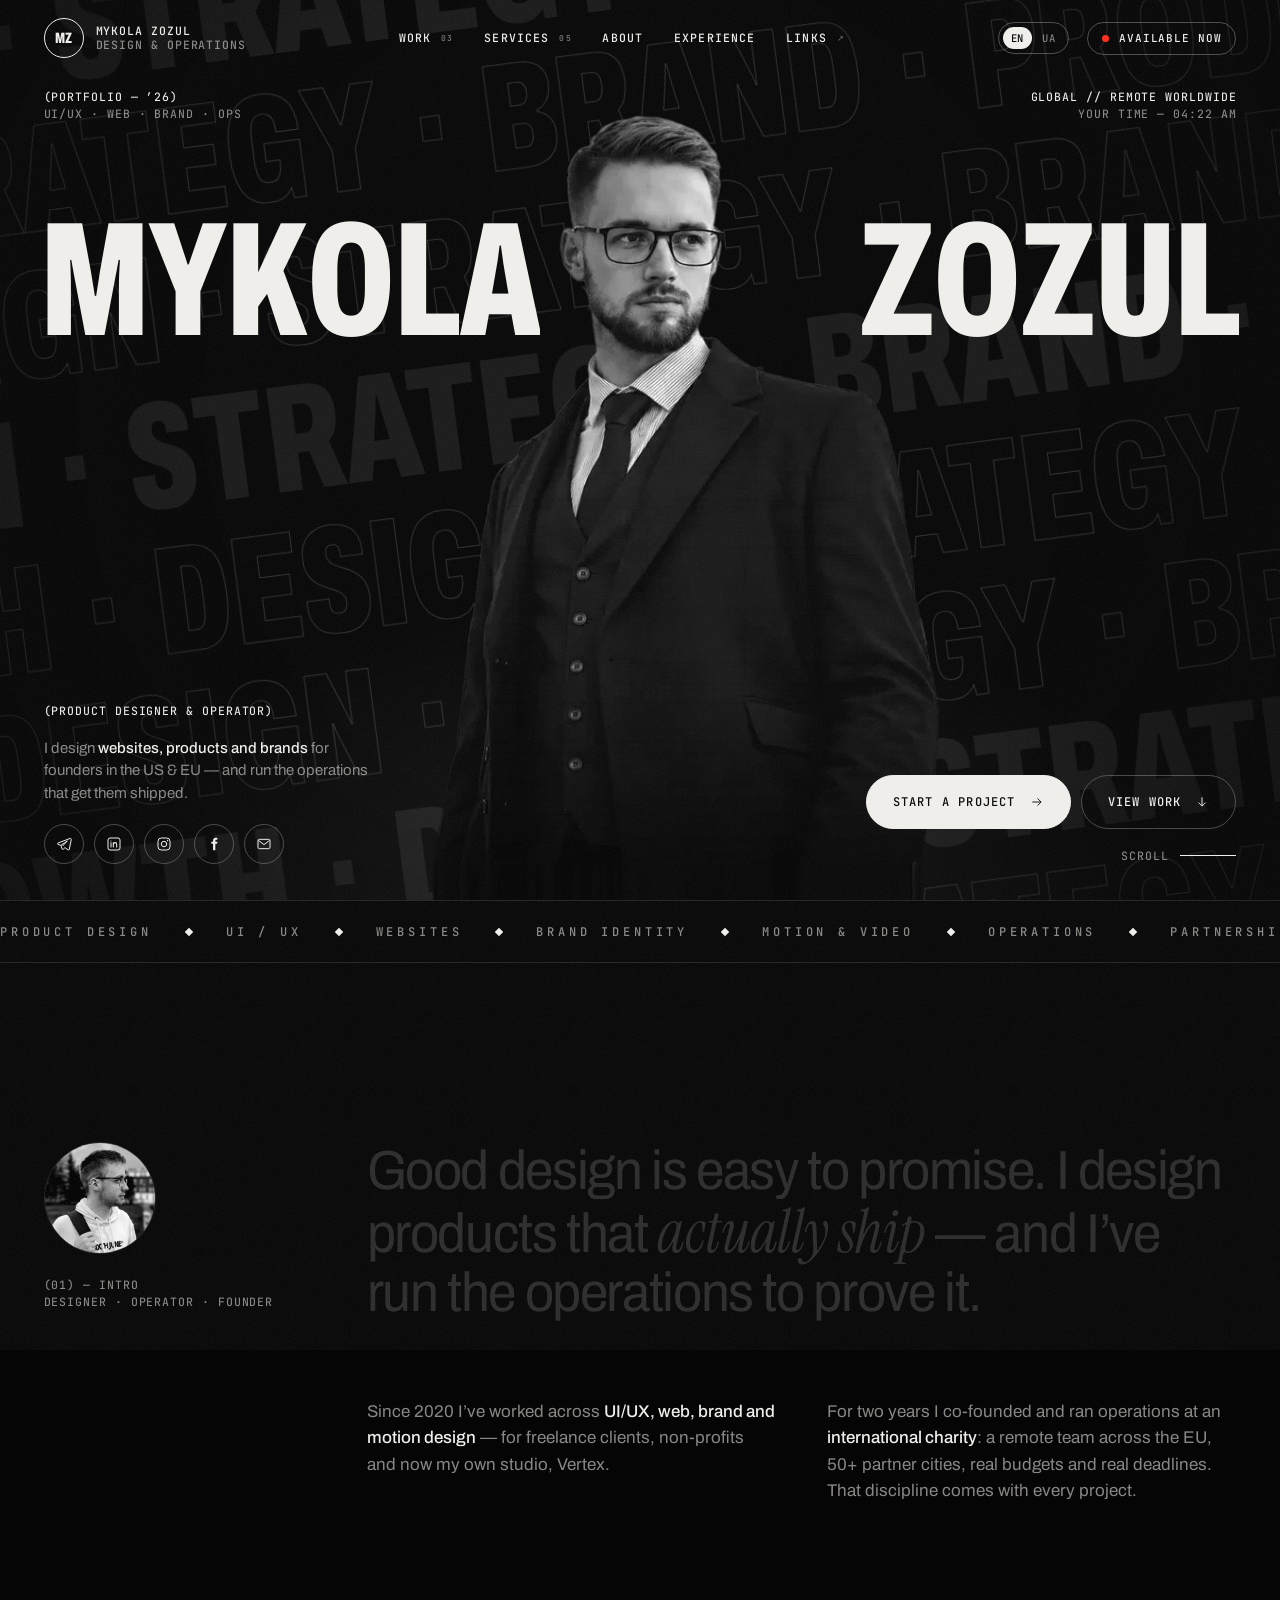
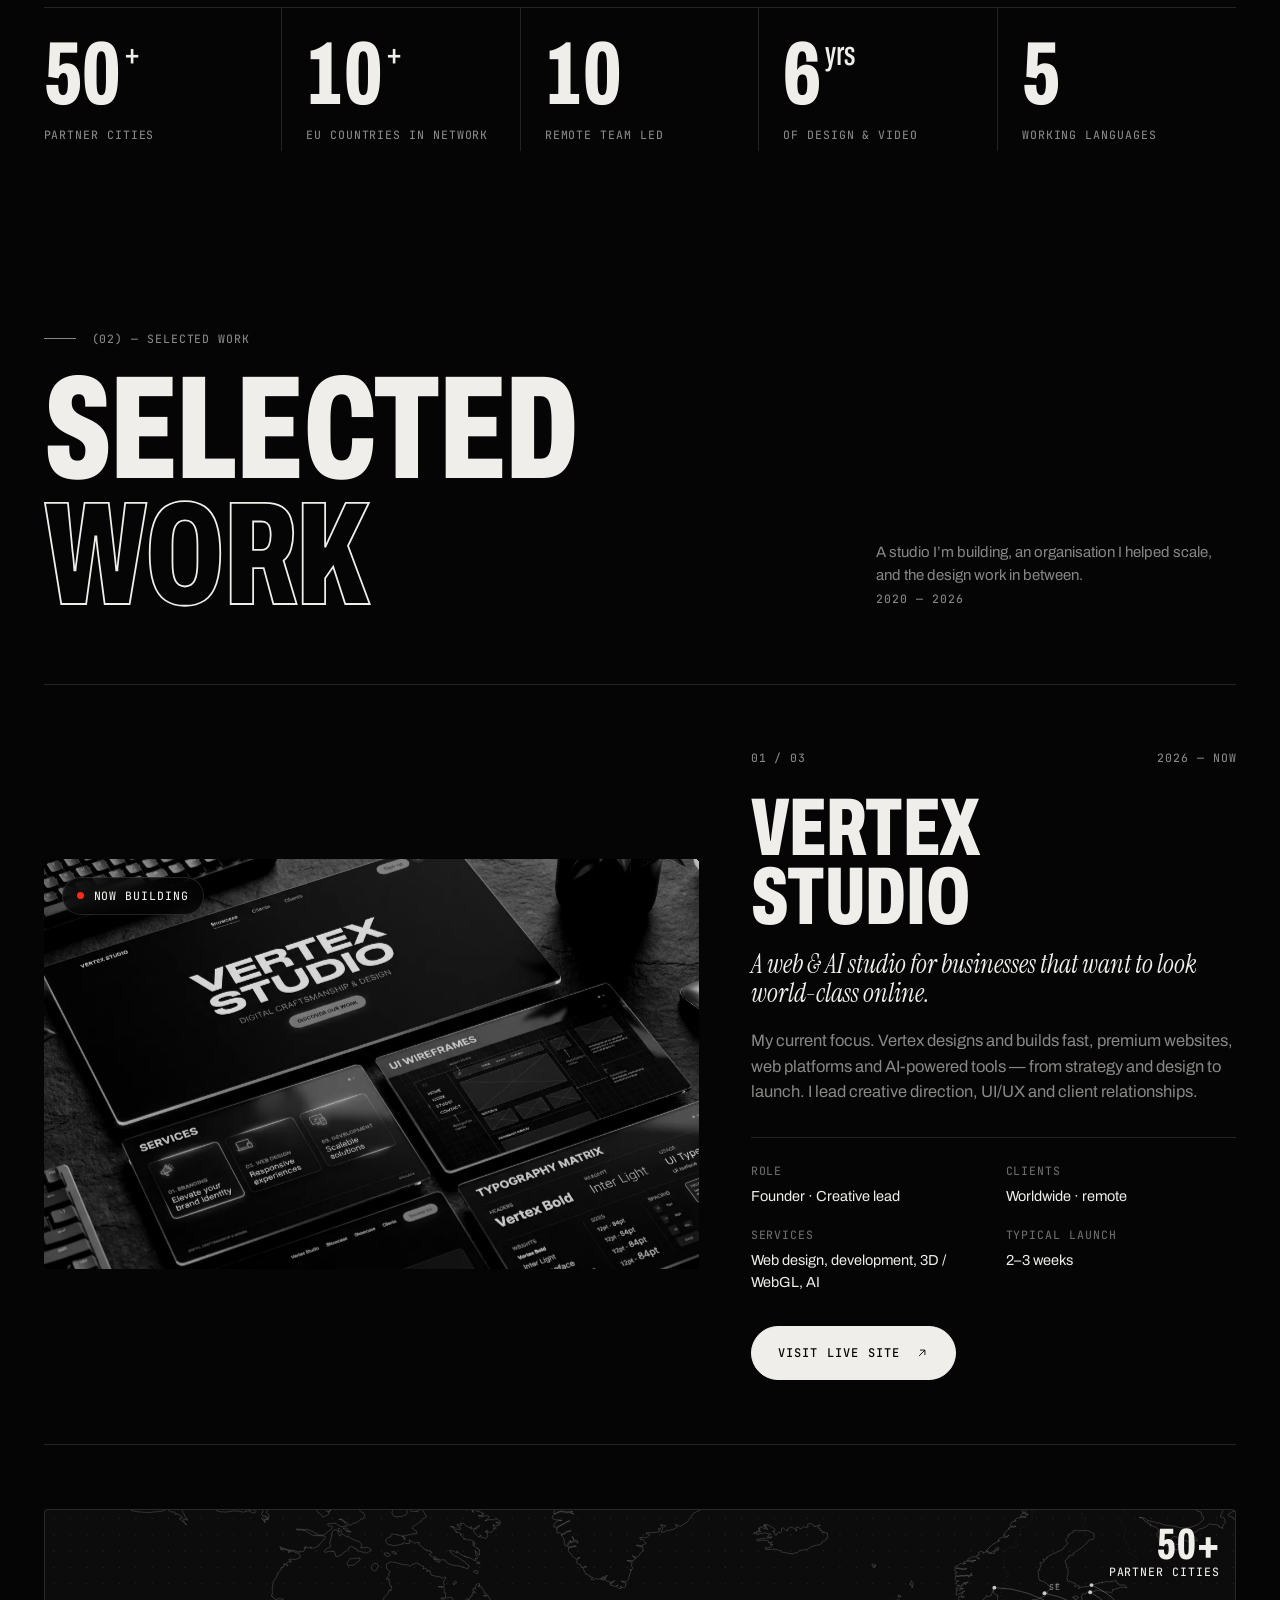
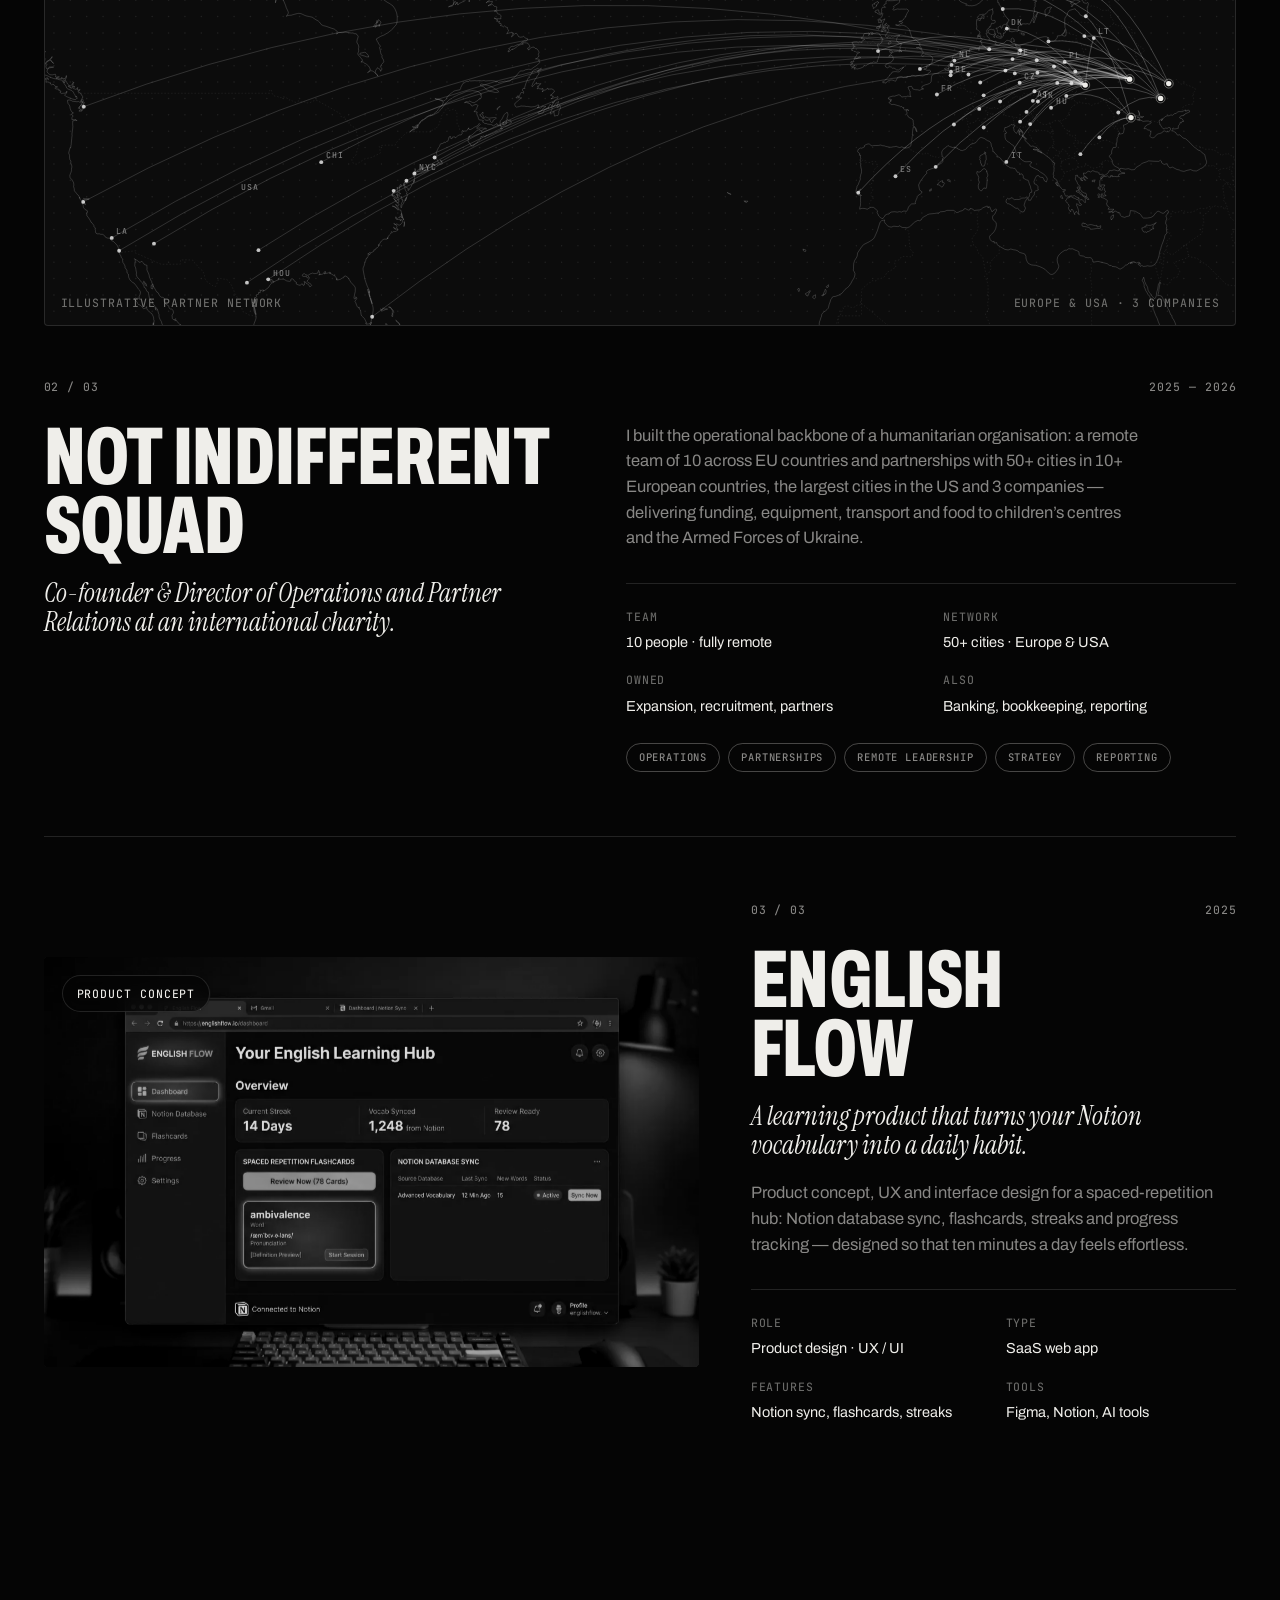
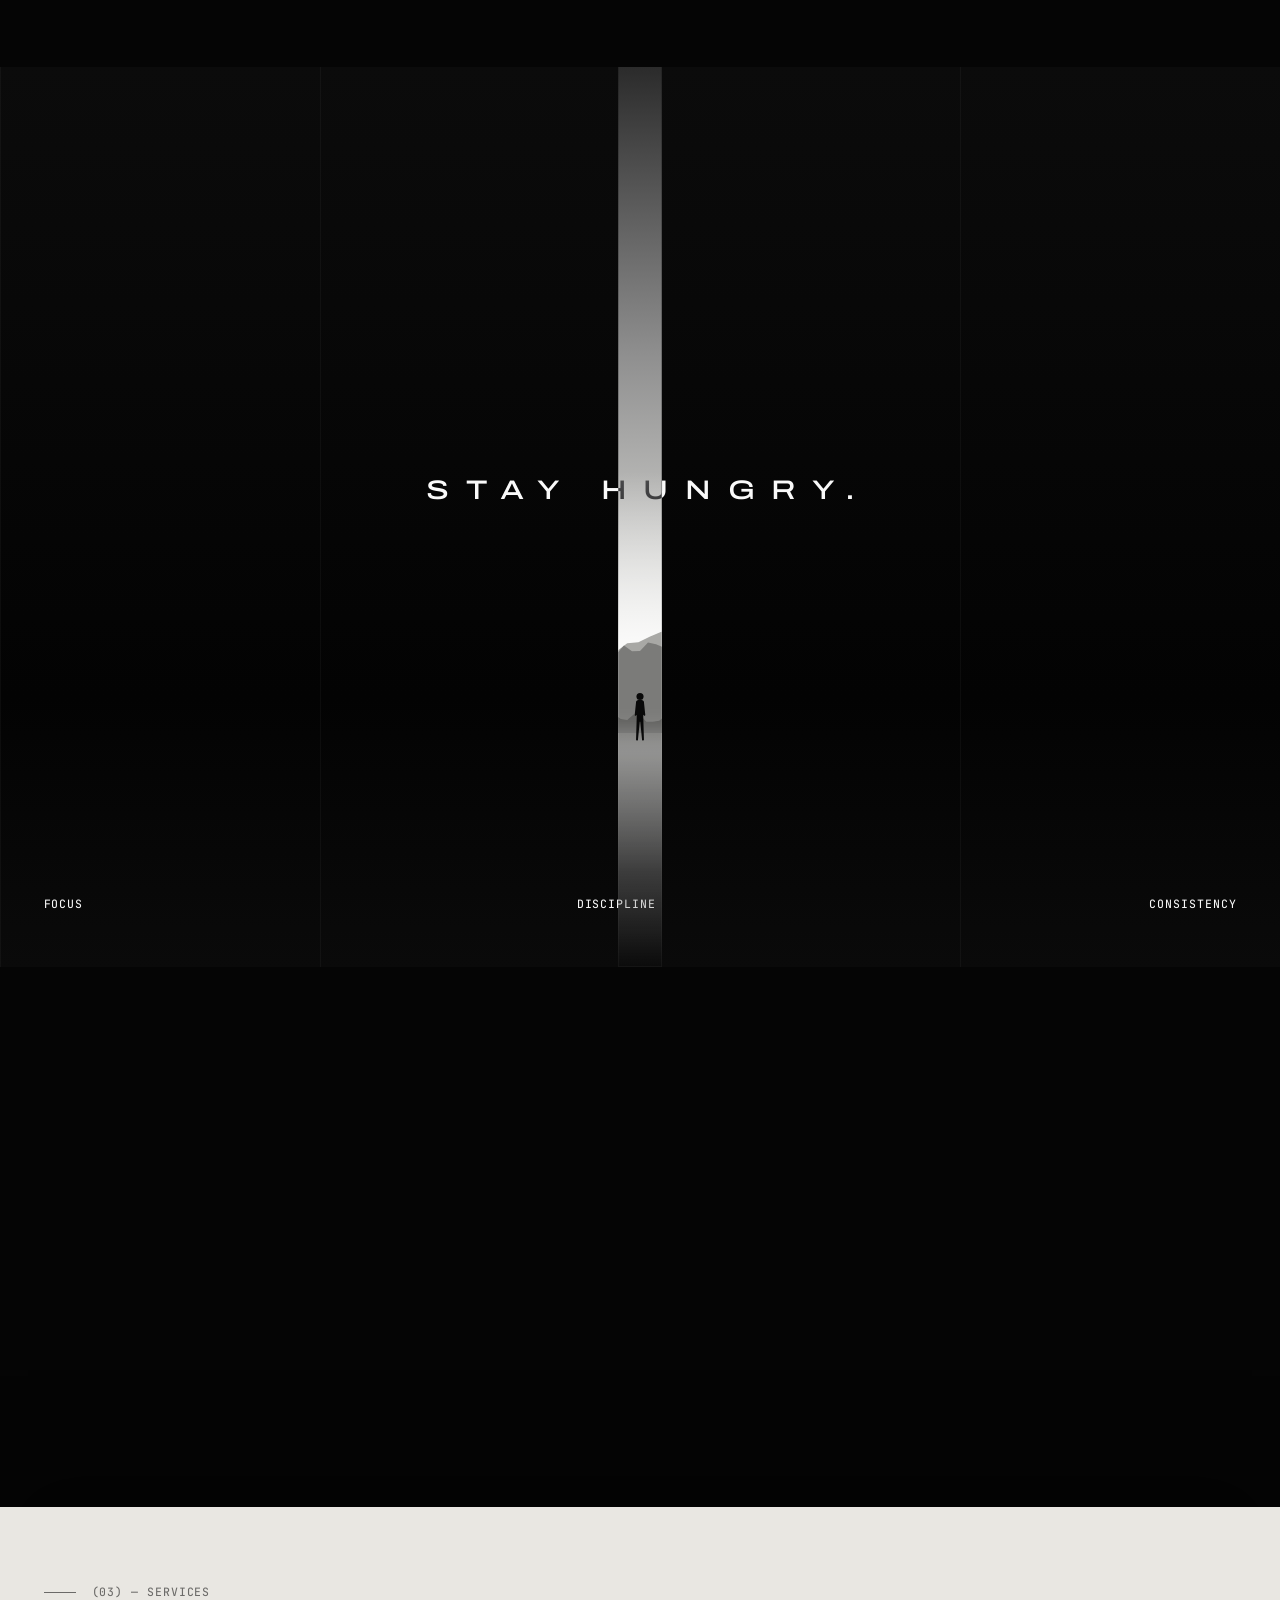
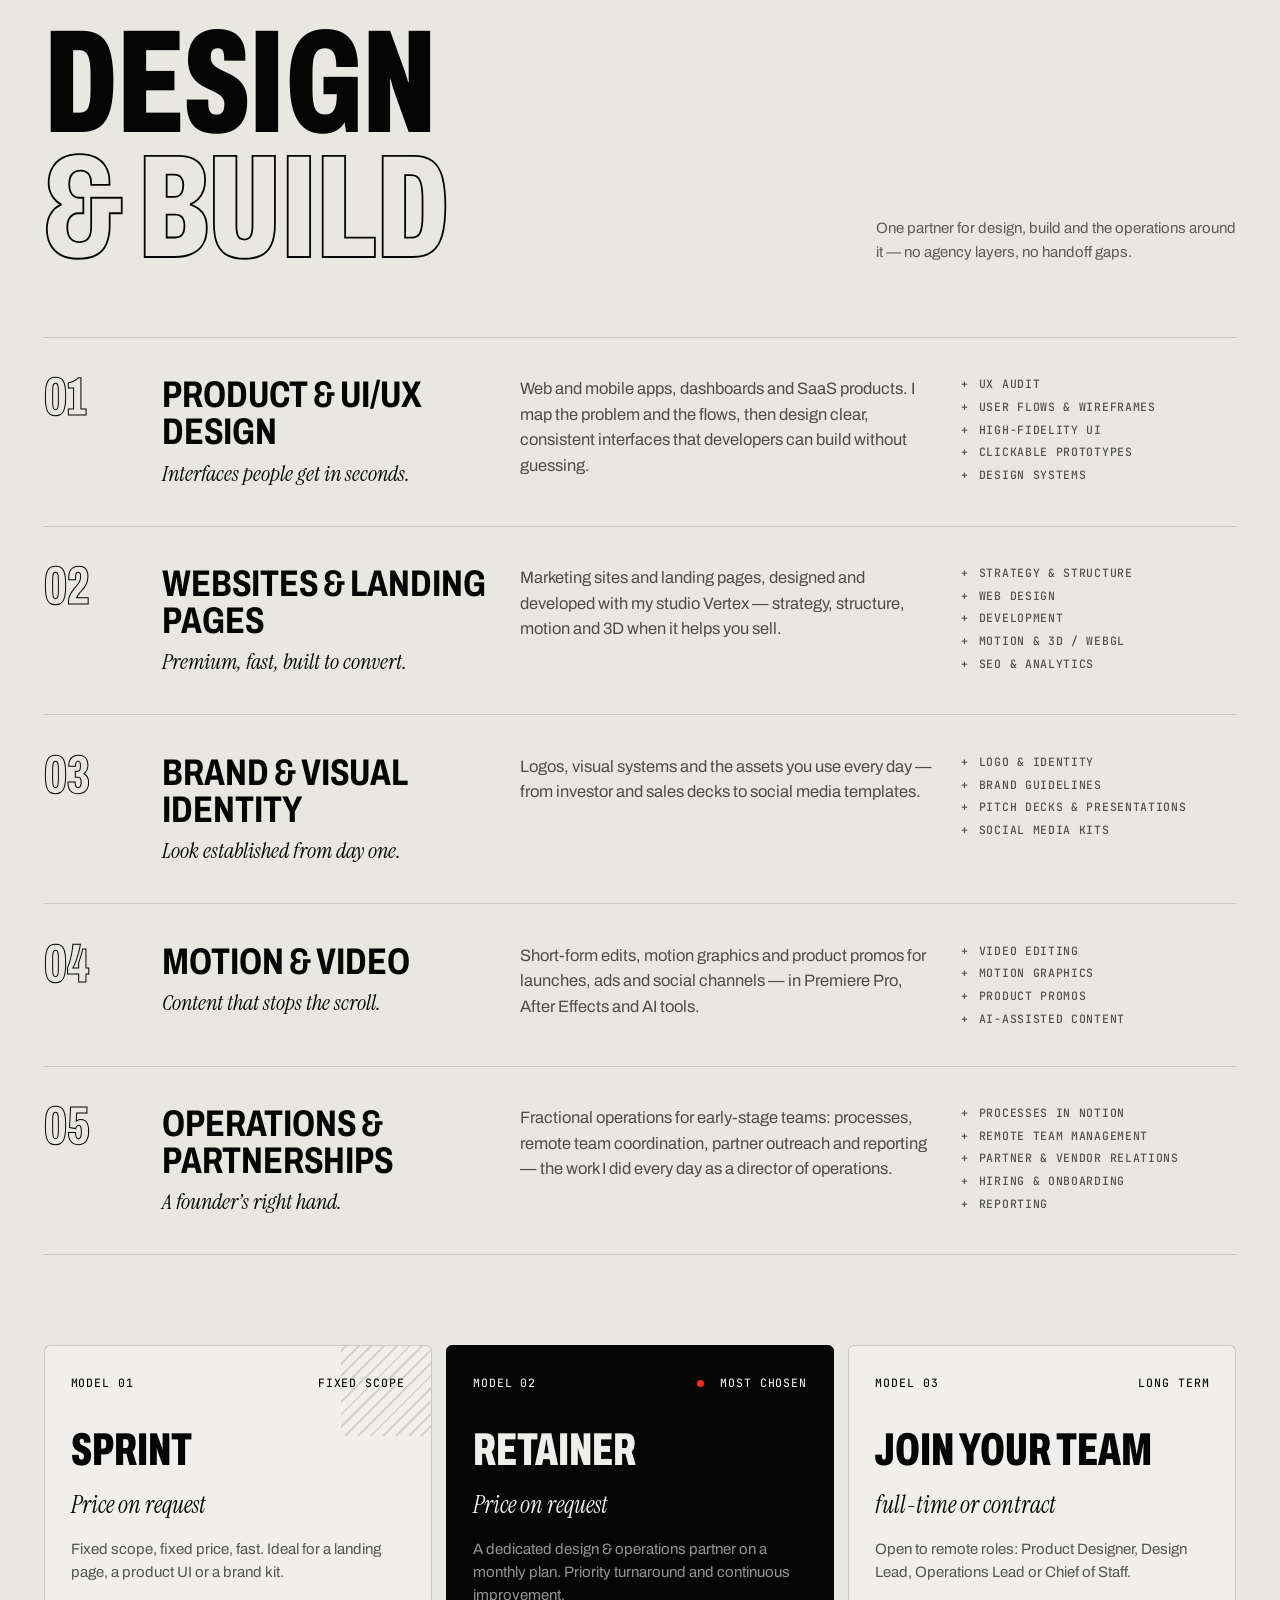
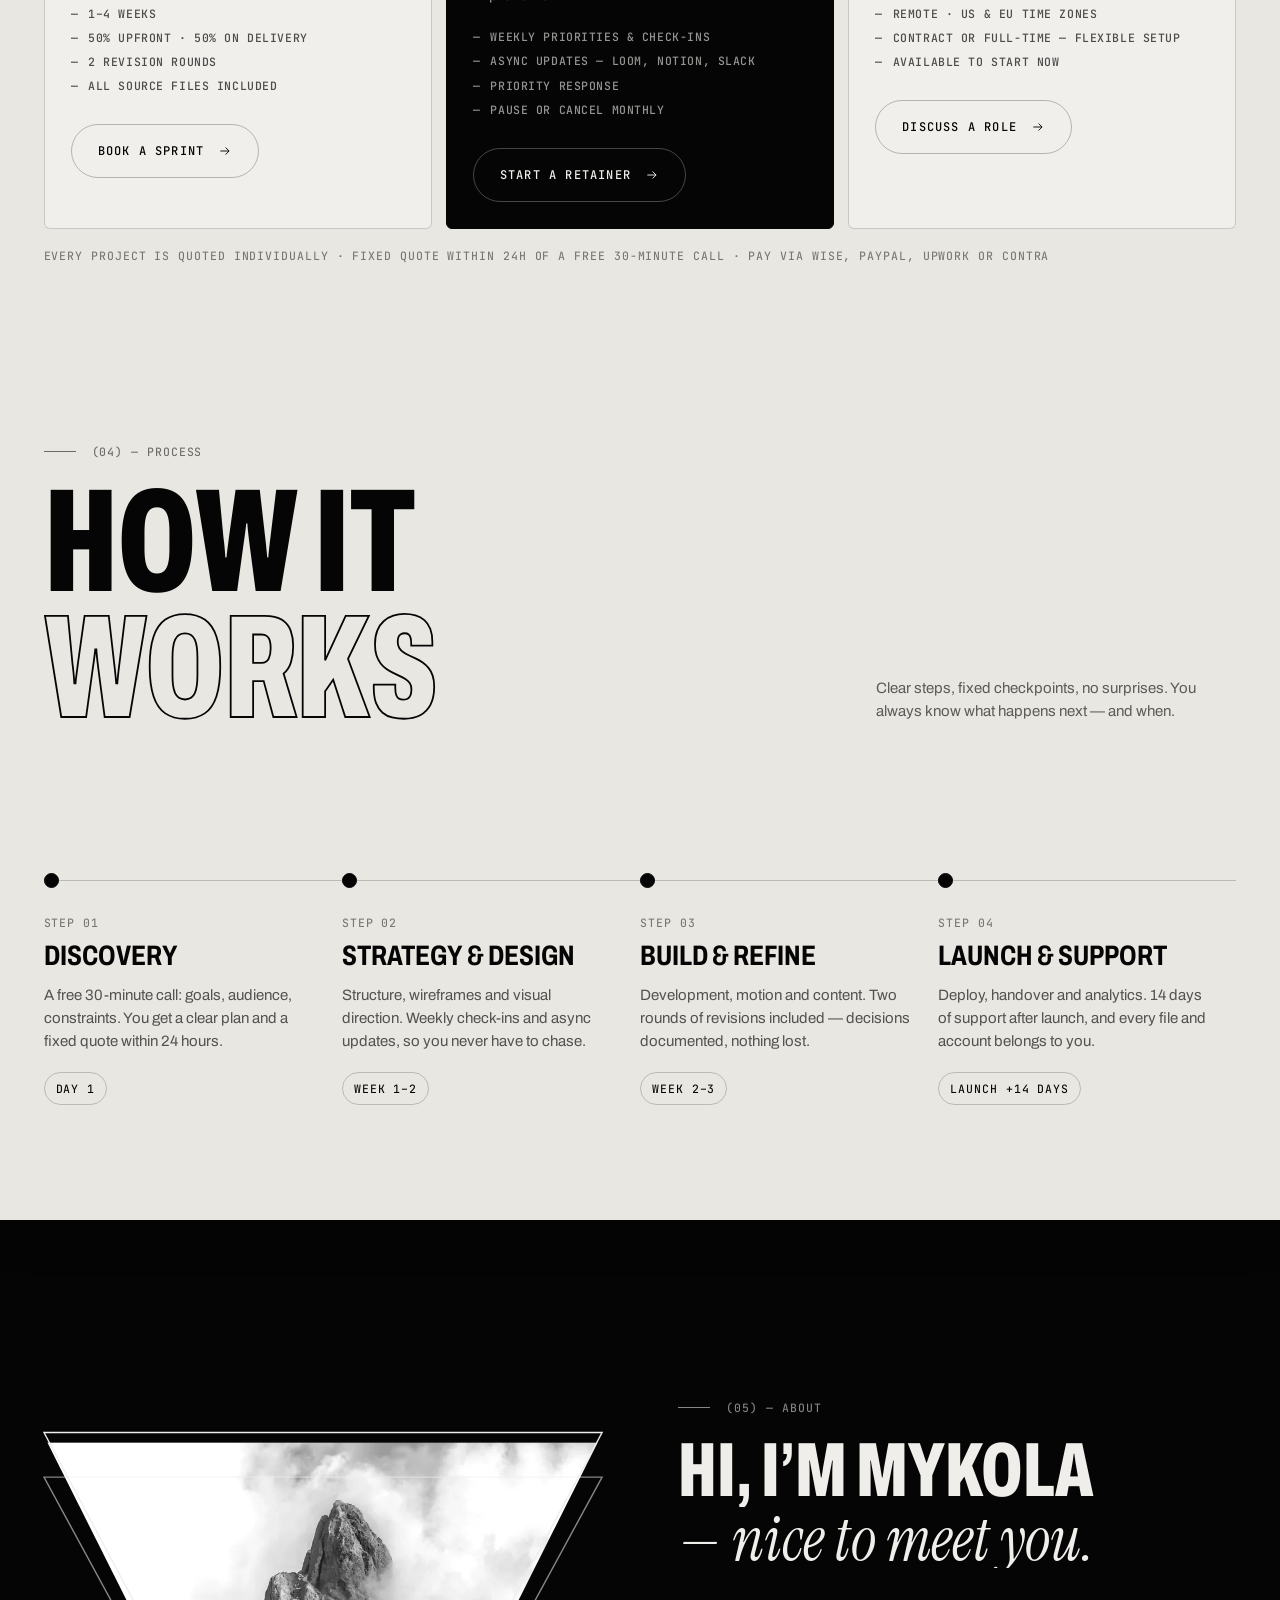
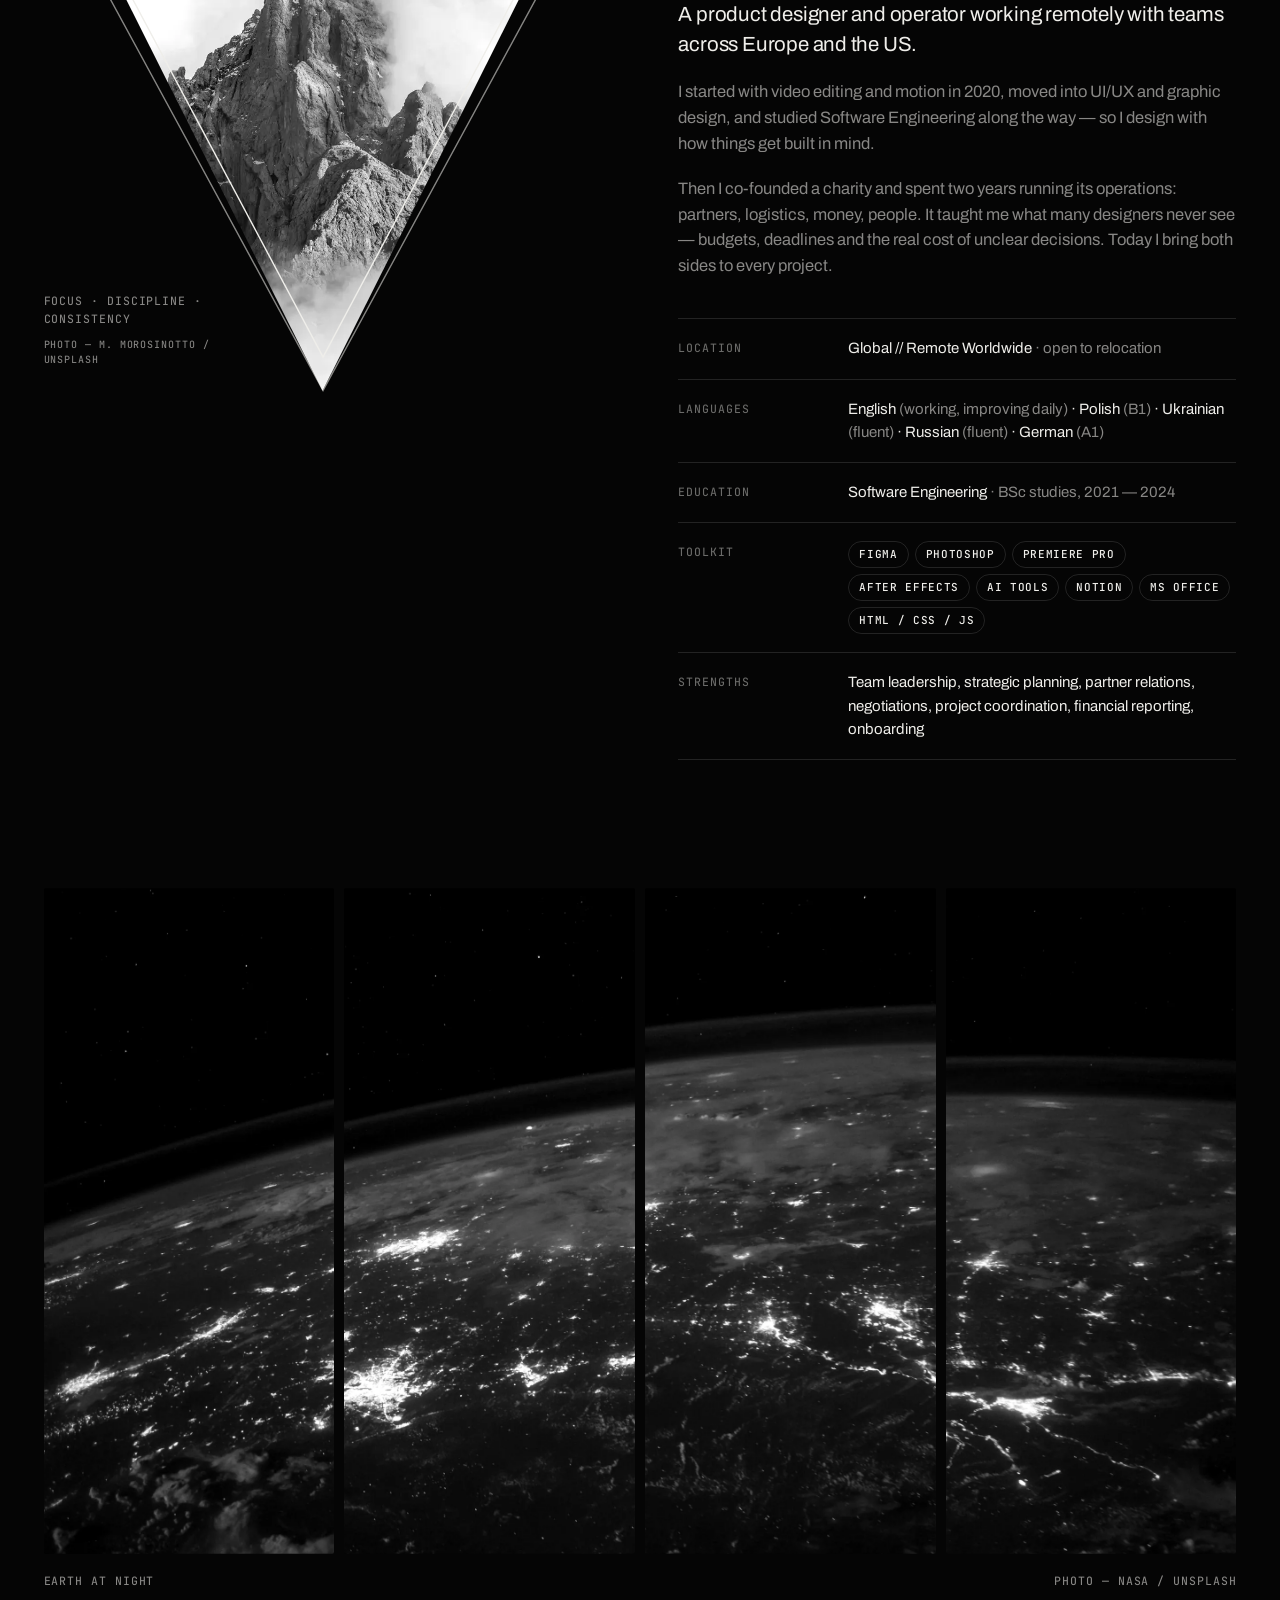
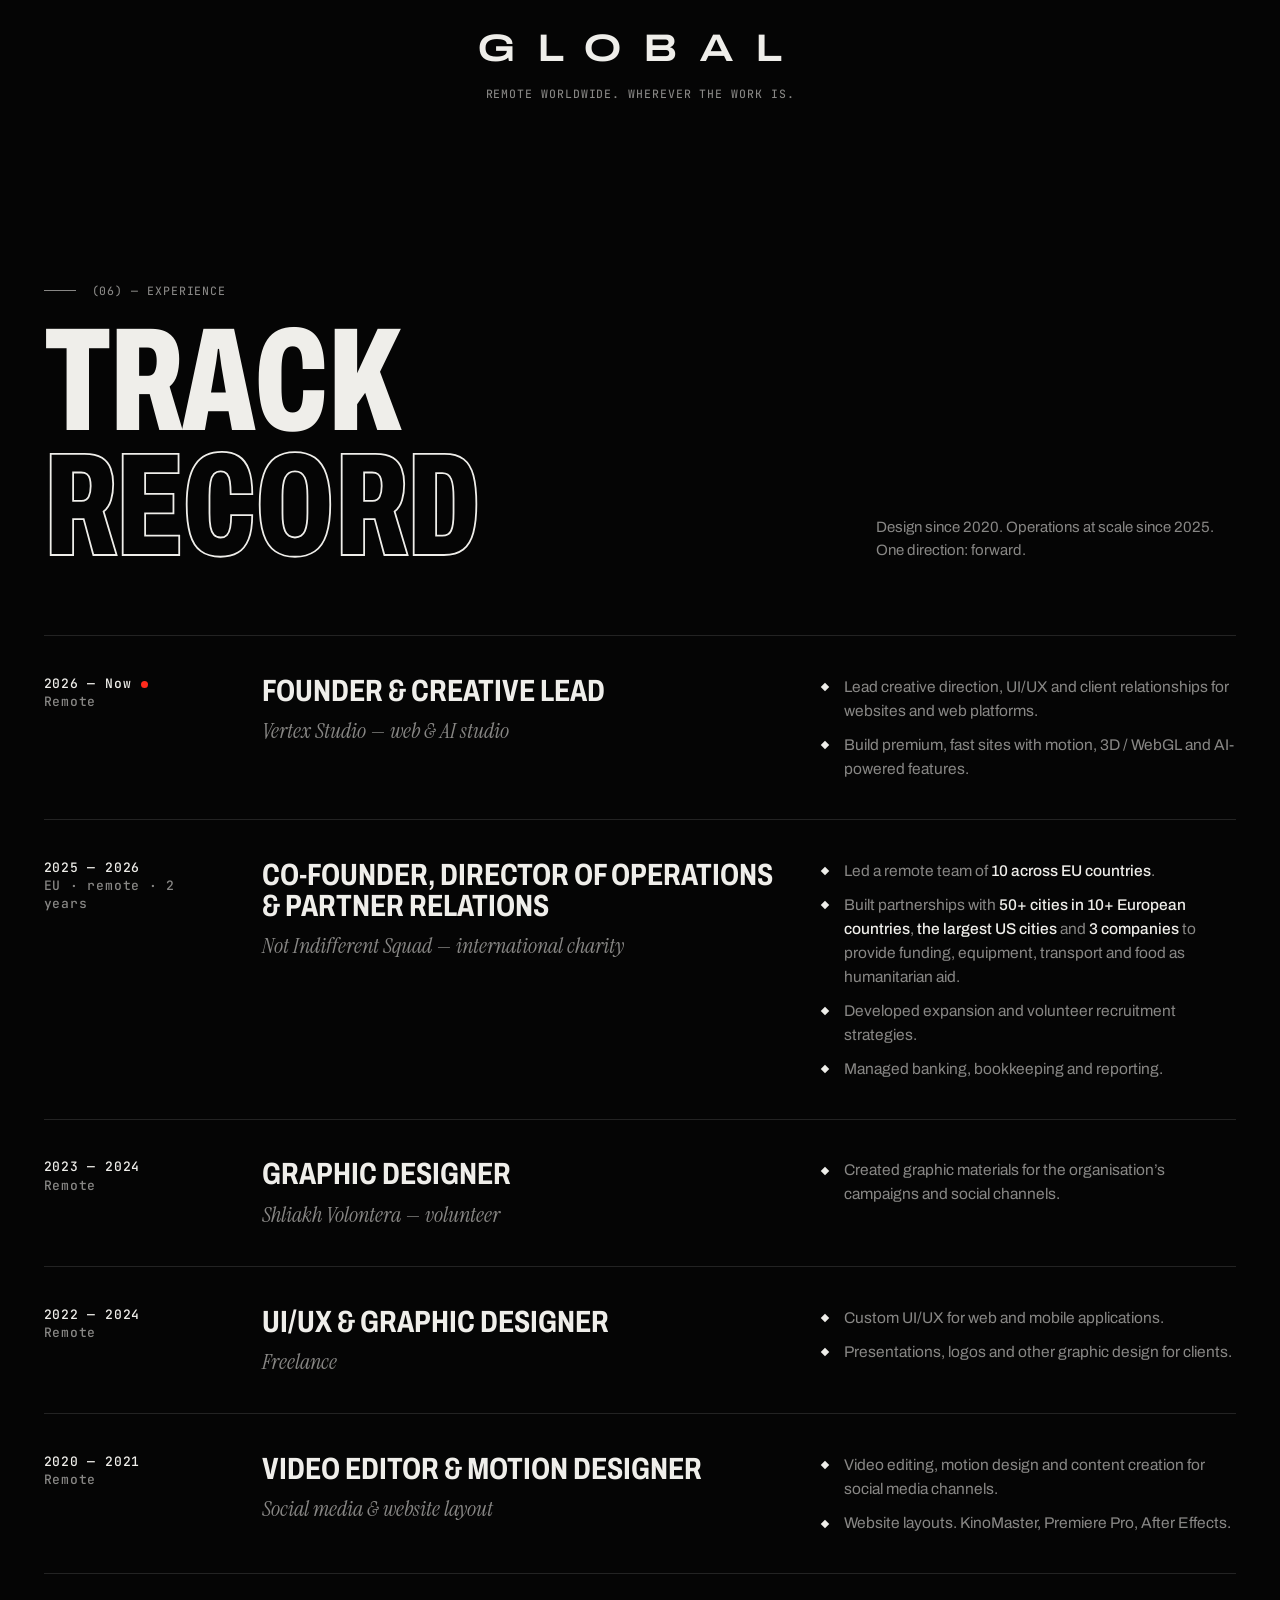
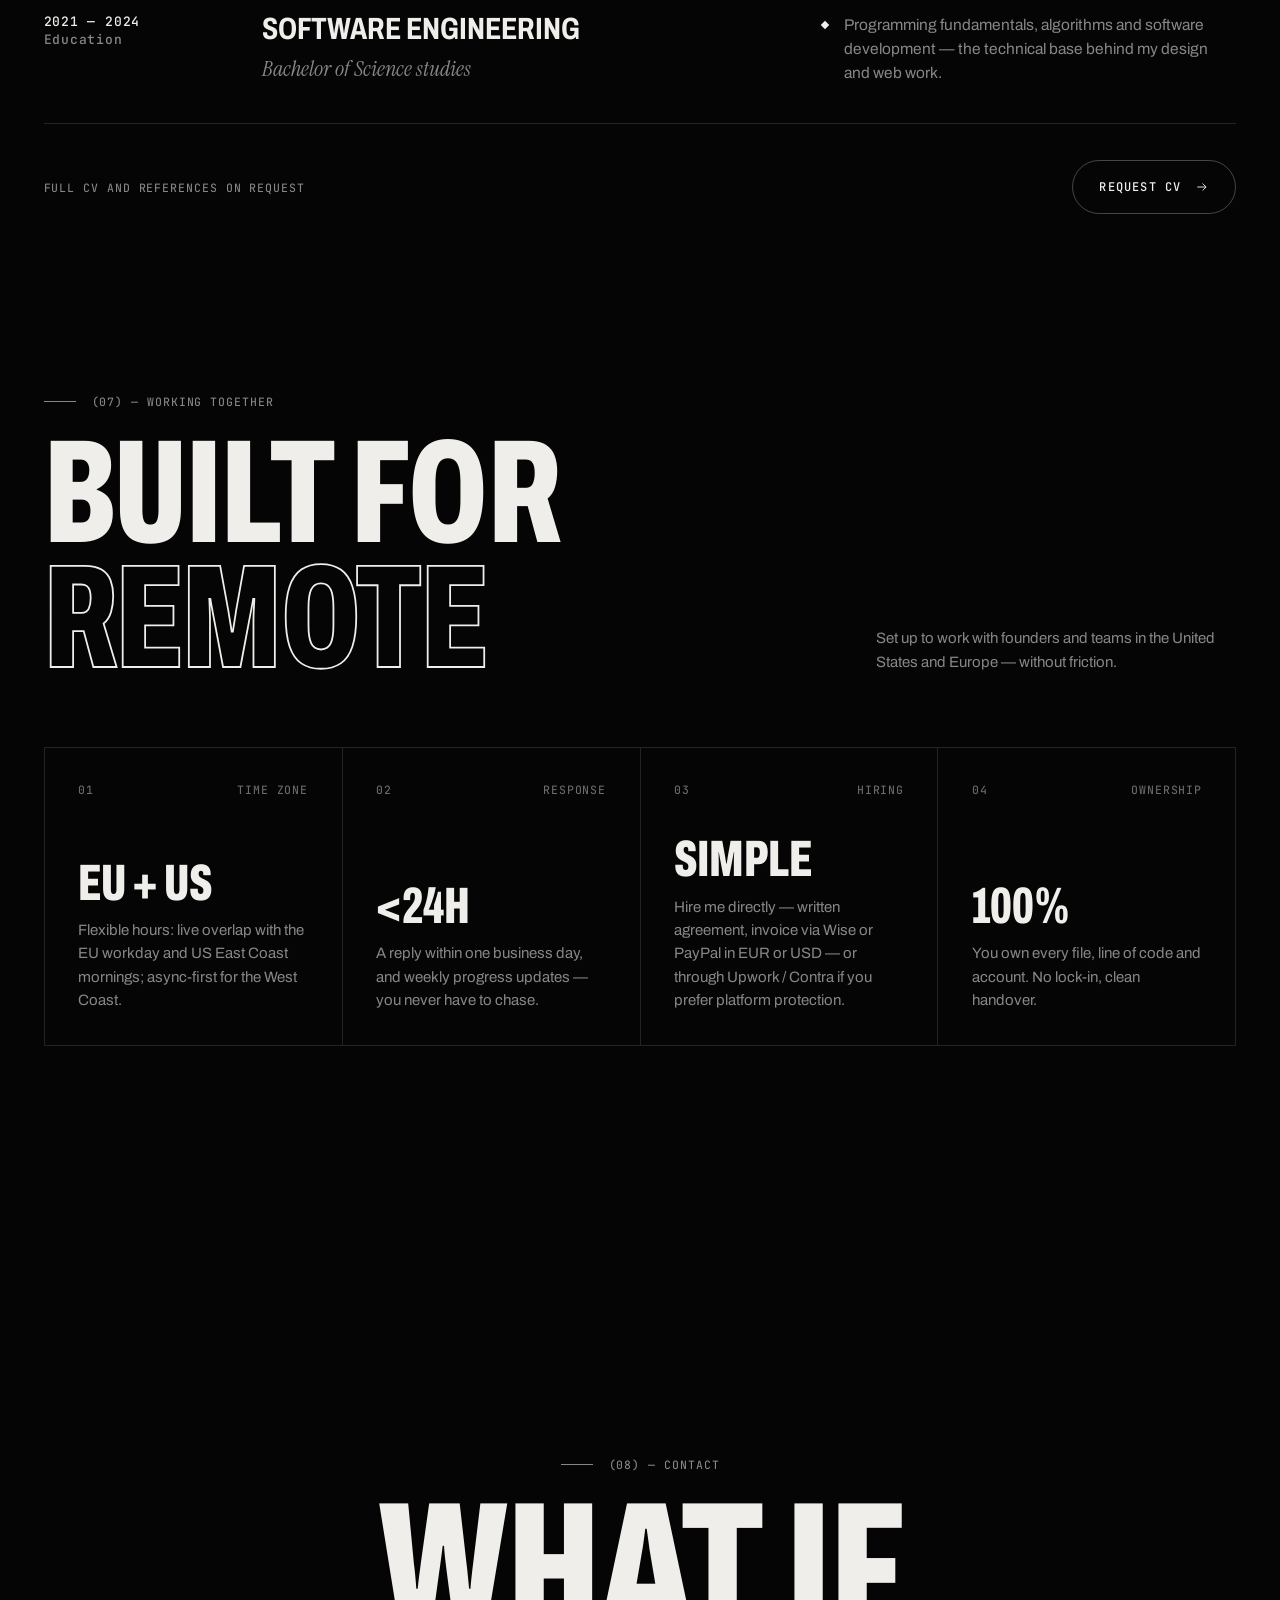
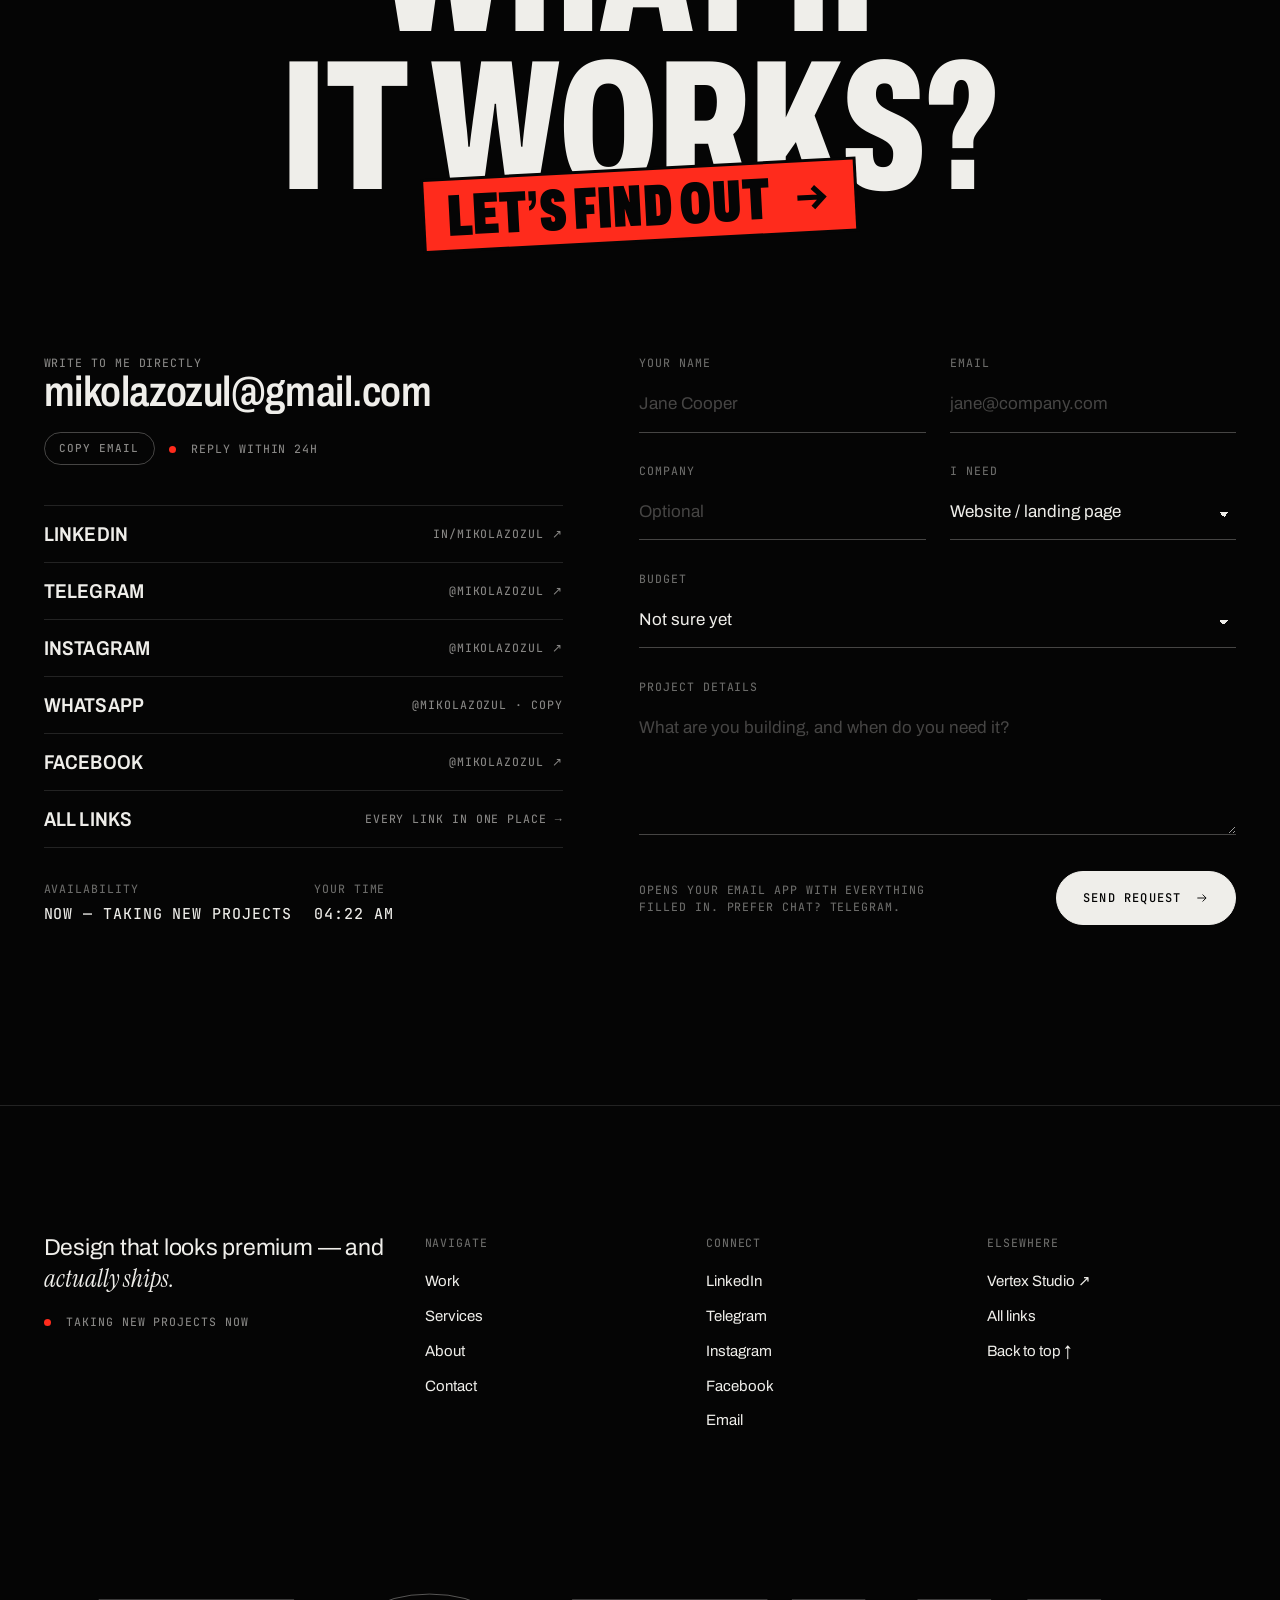
==== commit 17b9f6db: "Hero ignores the mouse; animated language switch - Hero: drop the pointer parallax on the name and p" ====
--- a/index.html
+++ b/index.html
@@ -37,6 +37,7 @@
         if (q === 'uk' || q === 'en') localStorage.setItem('mz-lang', q);
         var l = localStorage.getItem('mz-lang') || ((navigator.languages || [navigator.language]).some(function (x) { return /^uk/i.test(x); }) ? 'uk' : 'en');
         if (l === 'uk') { var h = document.documentElement; h.lang = 'uk'; h.classList.add('i18n-pending'); setTimeout(function () { h.classList.remove('i18n-pending'); }, 1500); }
+        if (sessionStorage.getItem('mz-lang-anim') !== null) { var r = document.documentElement; r.classList.add('lang-in'); r.setAttribute('data-lang-to', l === 'uk' ? 'UA' : 'EN'); setTimeout(function () { r.classList.remove('lang-in', 'lang-in-go'); }, 2500); }
       } catch (e) {}
     })();
   </script>
@@ -173,8 +174,8 @@
           </div>
           <div class="hero__cta fade-up" style="--d:.3s">
             <div class="hero__cta-row">
-              <a class="btn btn--solid" href="#contact" data-magnetic>Start a project <svg class="arrow"><use href="#i-arrow"/></svg></a>
-              <a class="btn" href="#work" data-magnetic>View work <svg class="arrow"><use href="#i-down"/></svg></a>
+              <a class="btn btn--solid" href="#contact">Start a project <svg class="arrow"><use href="#i-arrow"/></svg></a>
+              <a class="btn" href="#work">View work <svg class="arrow"><use href="#i-down"/></svg></a>
             </div>
             <span class="scroll-cue mono">Scroll <i></i></span>
           </div>
--- a/assets/css/style.css
+++ b/assets/css/style.css
@@ -1155,3 +1155,16 @@
 html[lang="uk"] .footer__giant { font-size: 30vw; }
 html[lang="uk"] .slit__text .spaced { letter-spacing: .4em; margin-right: -.4em; }
 @media (max-width: 640px) { html[lang="uk"] .slit__text .spaced { letter-spacing: .22em; margin-right: -.22em; } }
+
+/* language switch: a curtain carrying the new language name */
+html::after {
+  content: attr(data-lang-to); position: fixed; inset: 0; z-index: 2000; pointer-events: none;
+  display: grid; place-items: center; background: var(--black); color: var(--white);
+  font: 800 clamp(96px, 20vw, 300px)/1 var(--display); font-stretch: 62%; letter-spacing: .02em;
+  transform: translateY(101%); visibility: hidden;
+}
+html.lang-out::after { visibility: visible; transform: none; transition: transform .65s var(--ease-in-out); }
+html.lang-in::after { visibility: visible; transform: none; }
+html.lang-in.lang-in-go::after { transform: translateY(-101%); transition: transform .9s var(--ease-in-out); }
+html.lang-out body { opacity: .5; transition: opacity .65s ease; }
+.lang span { transition: background .35s var(--ease), color .35s var(--ease), opacity .35s ease; }
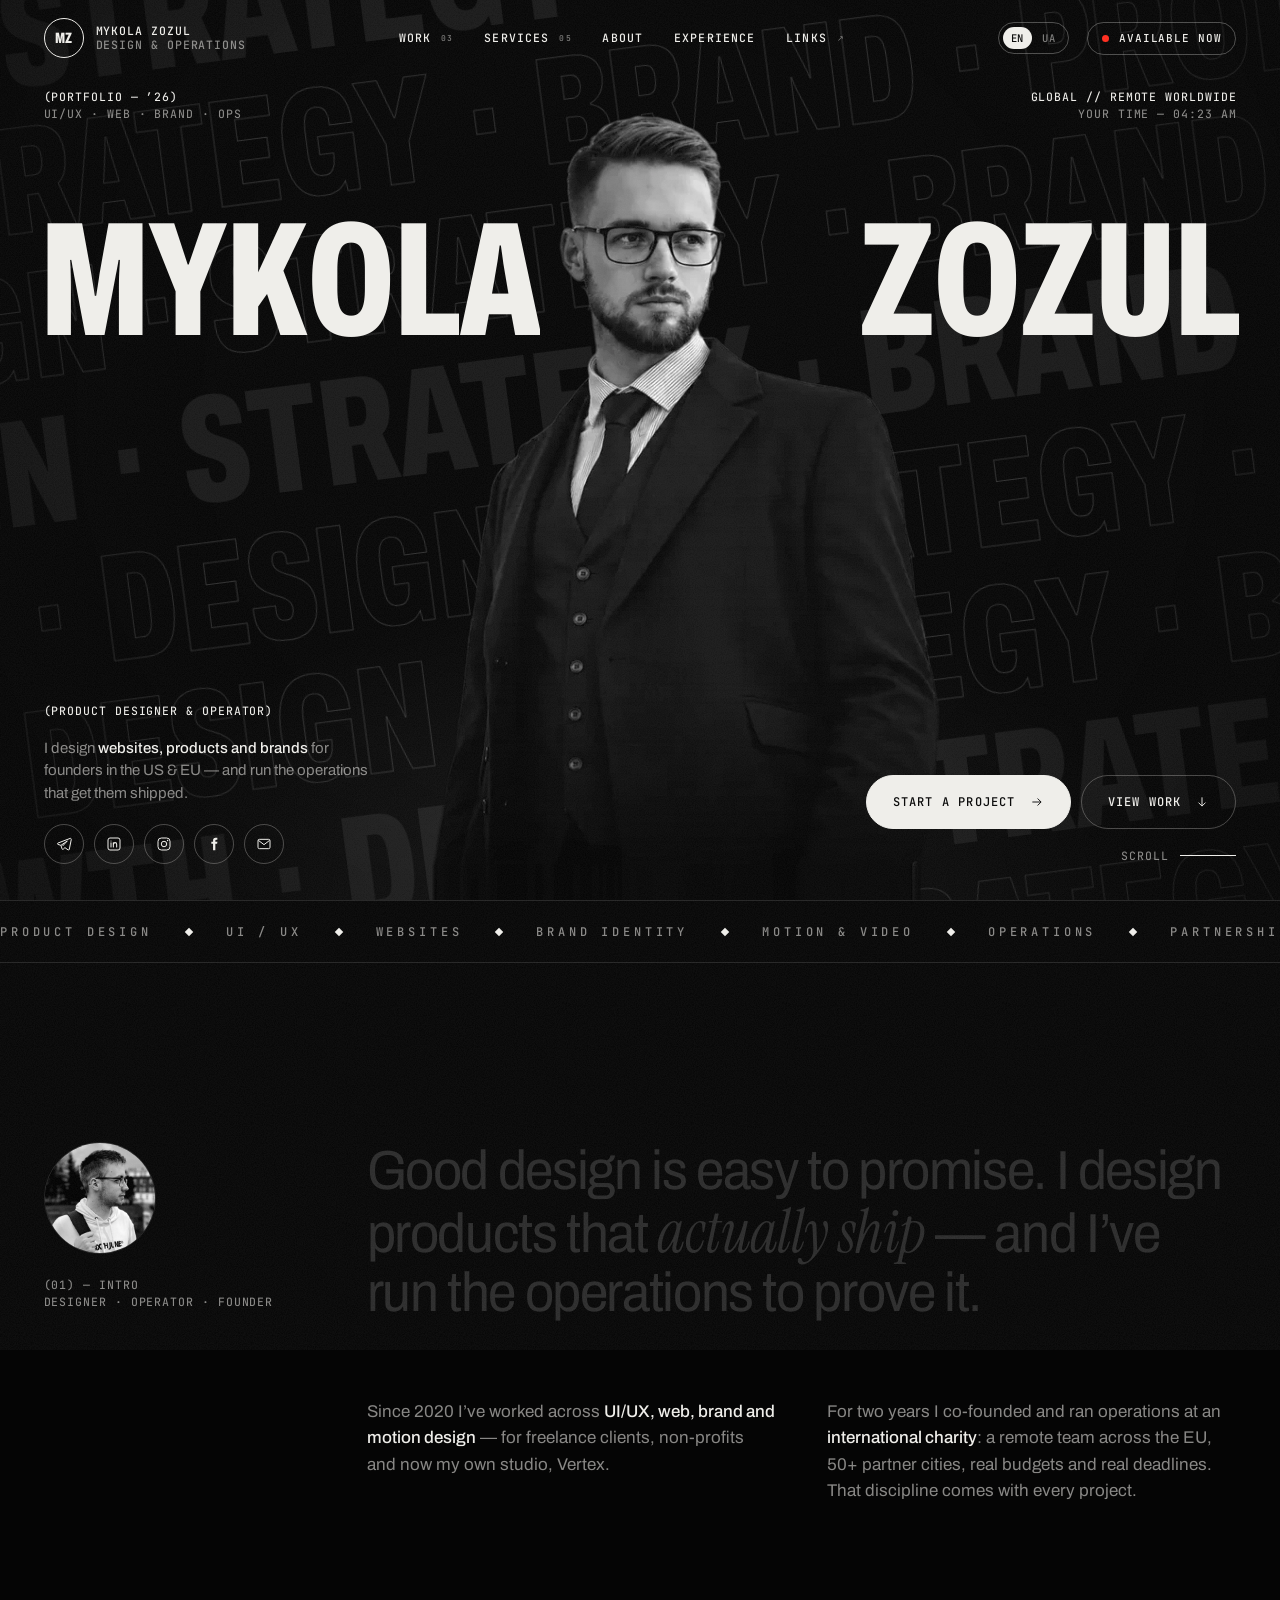
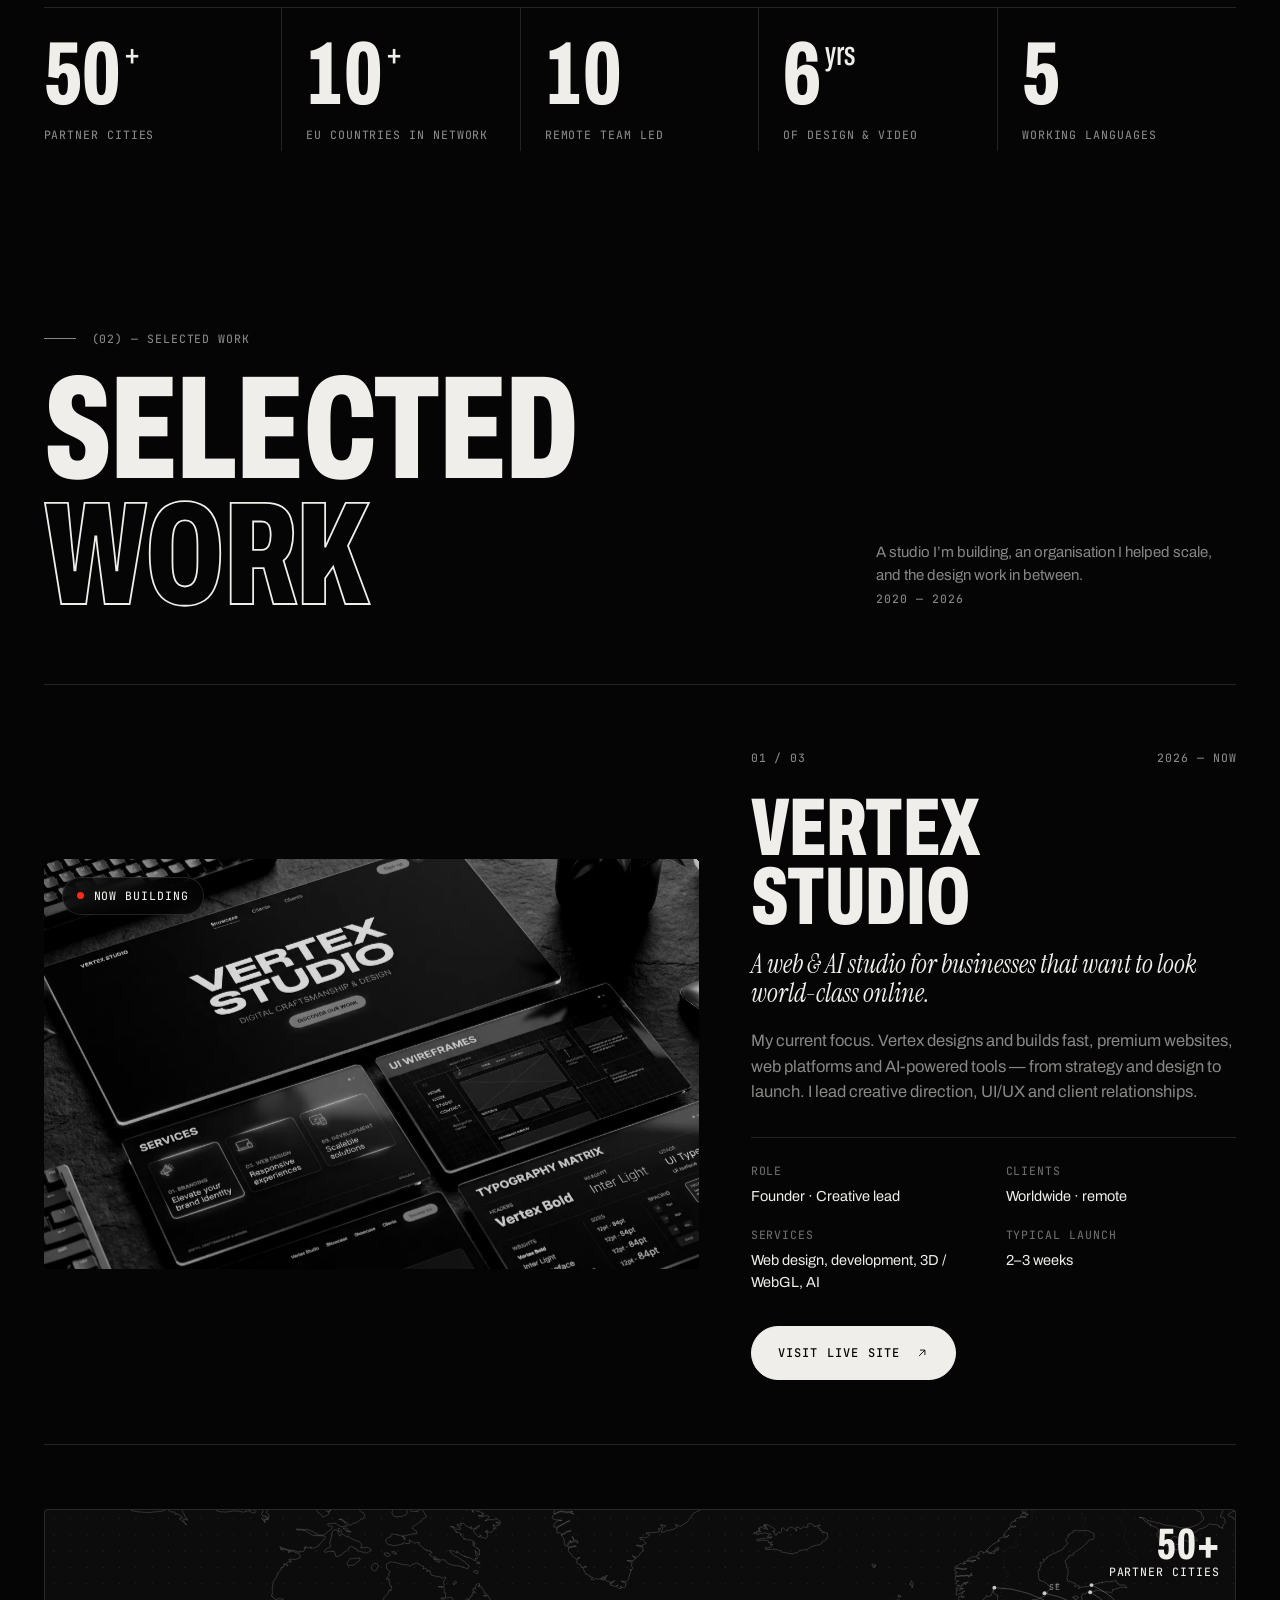
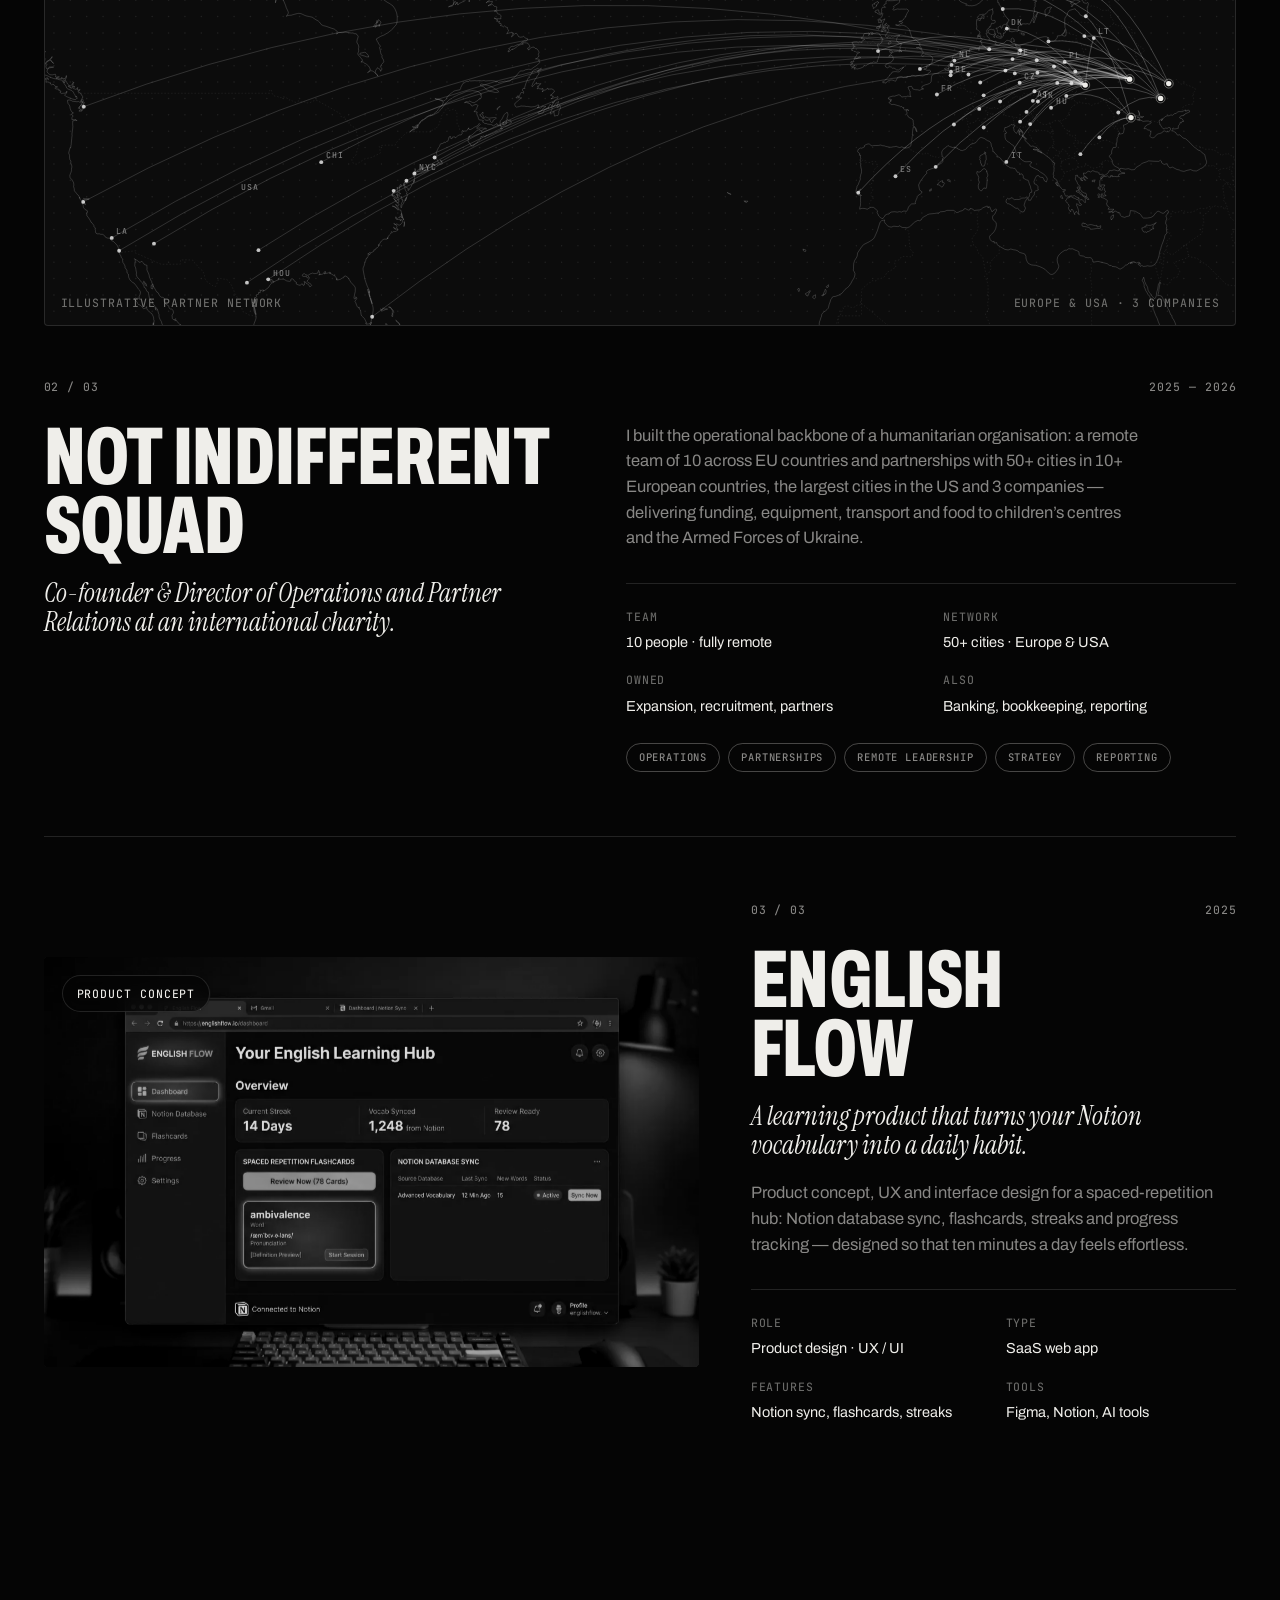
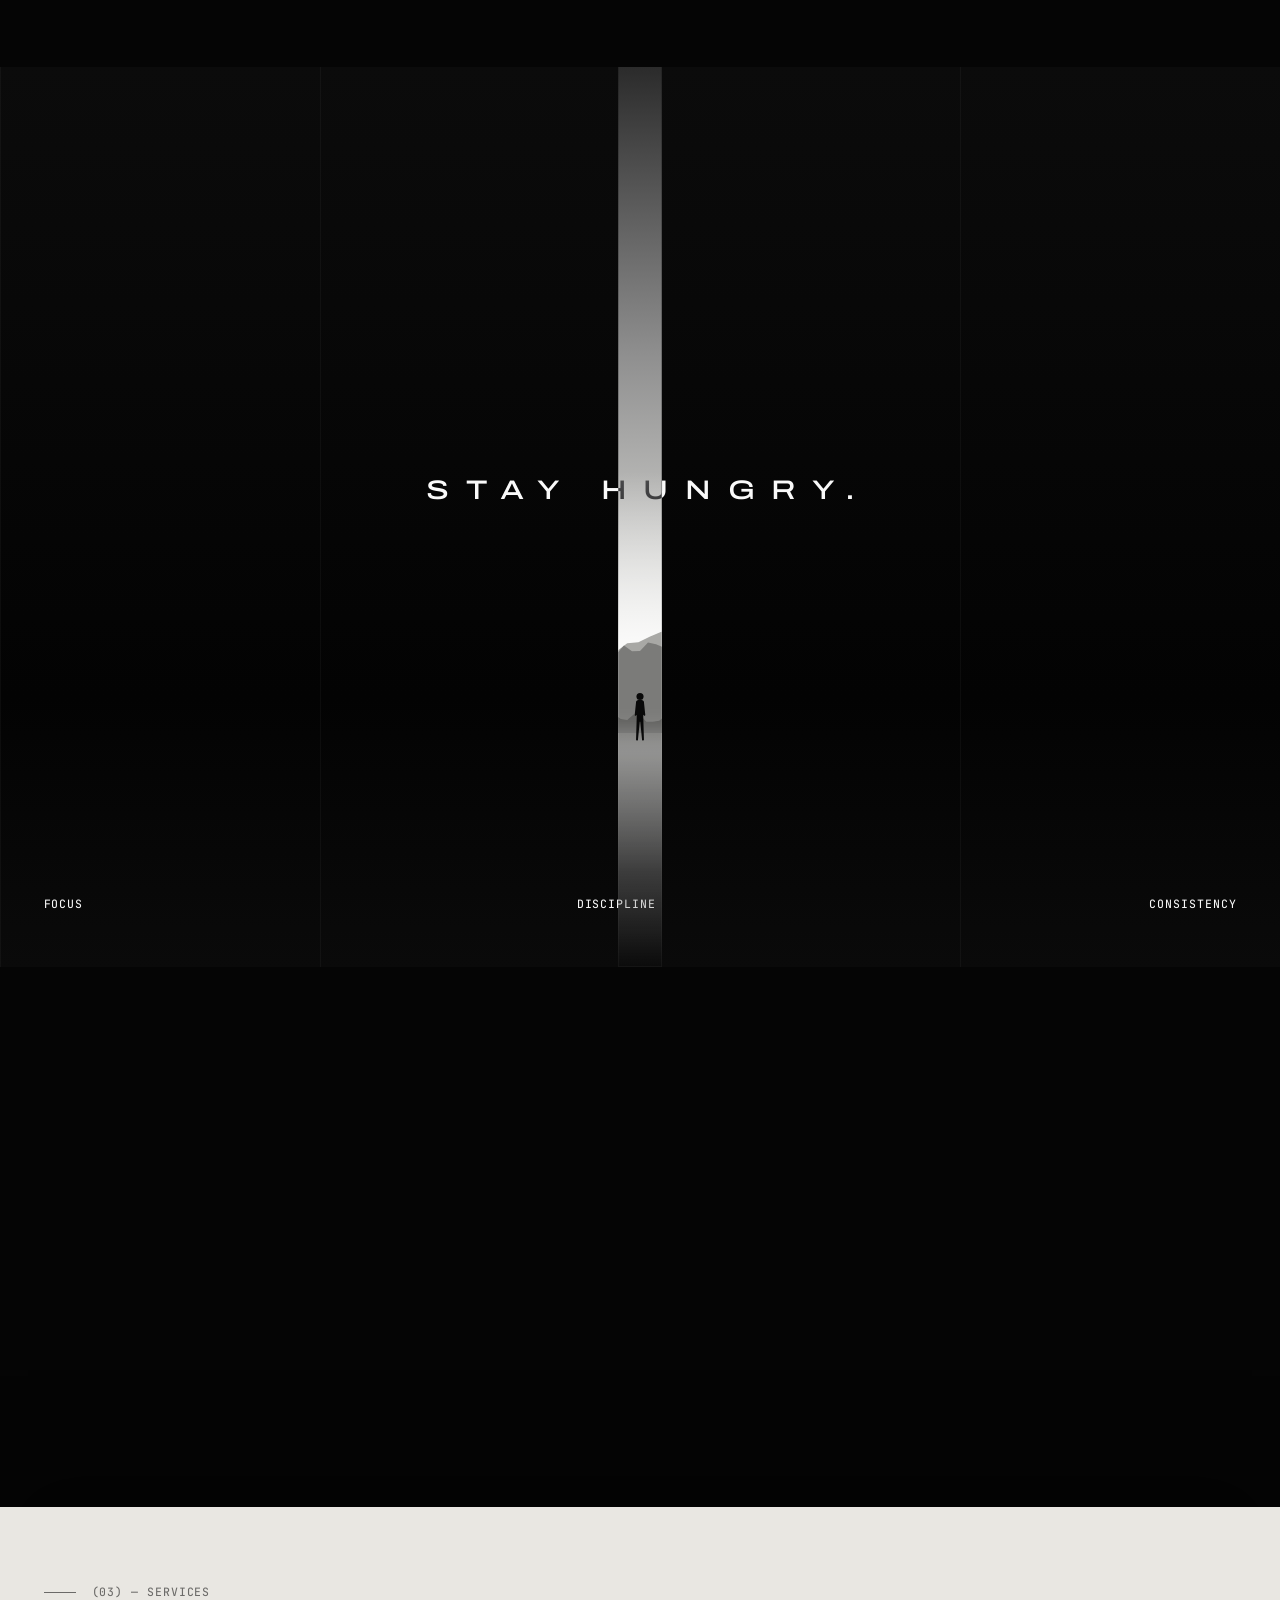
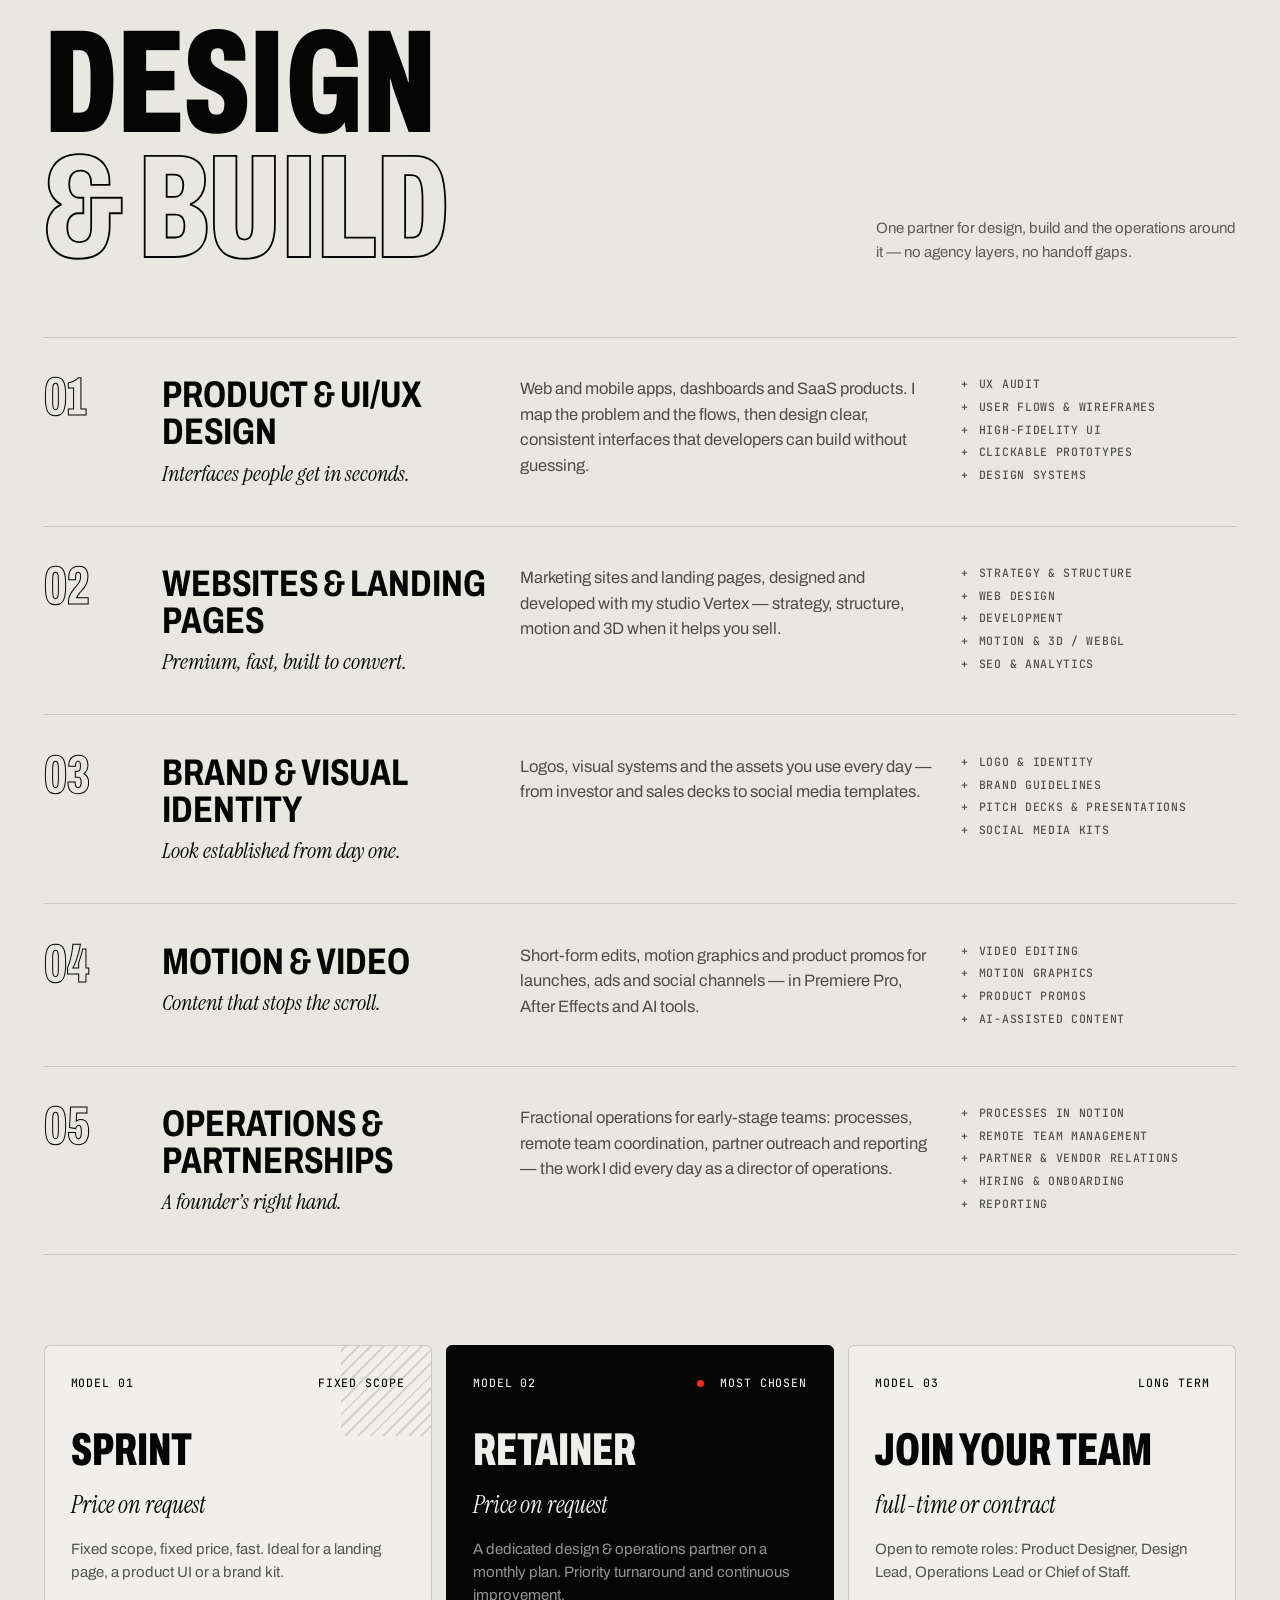
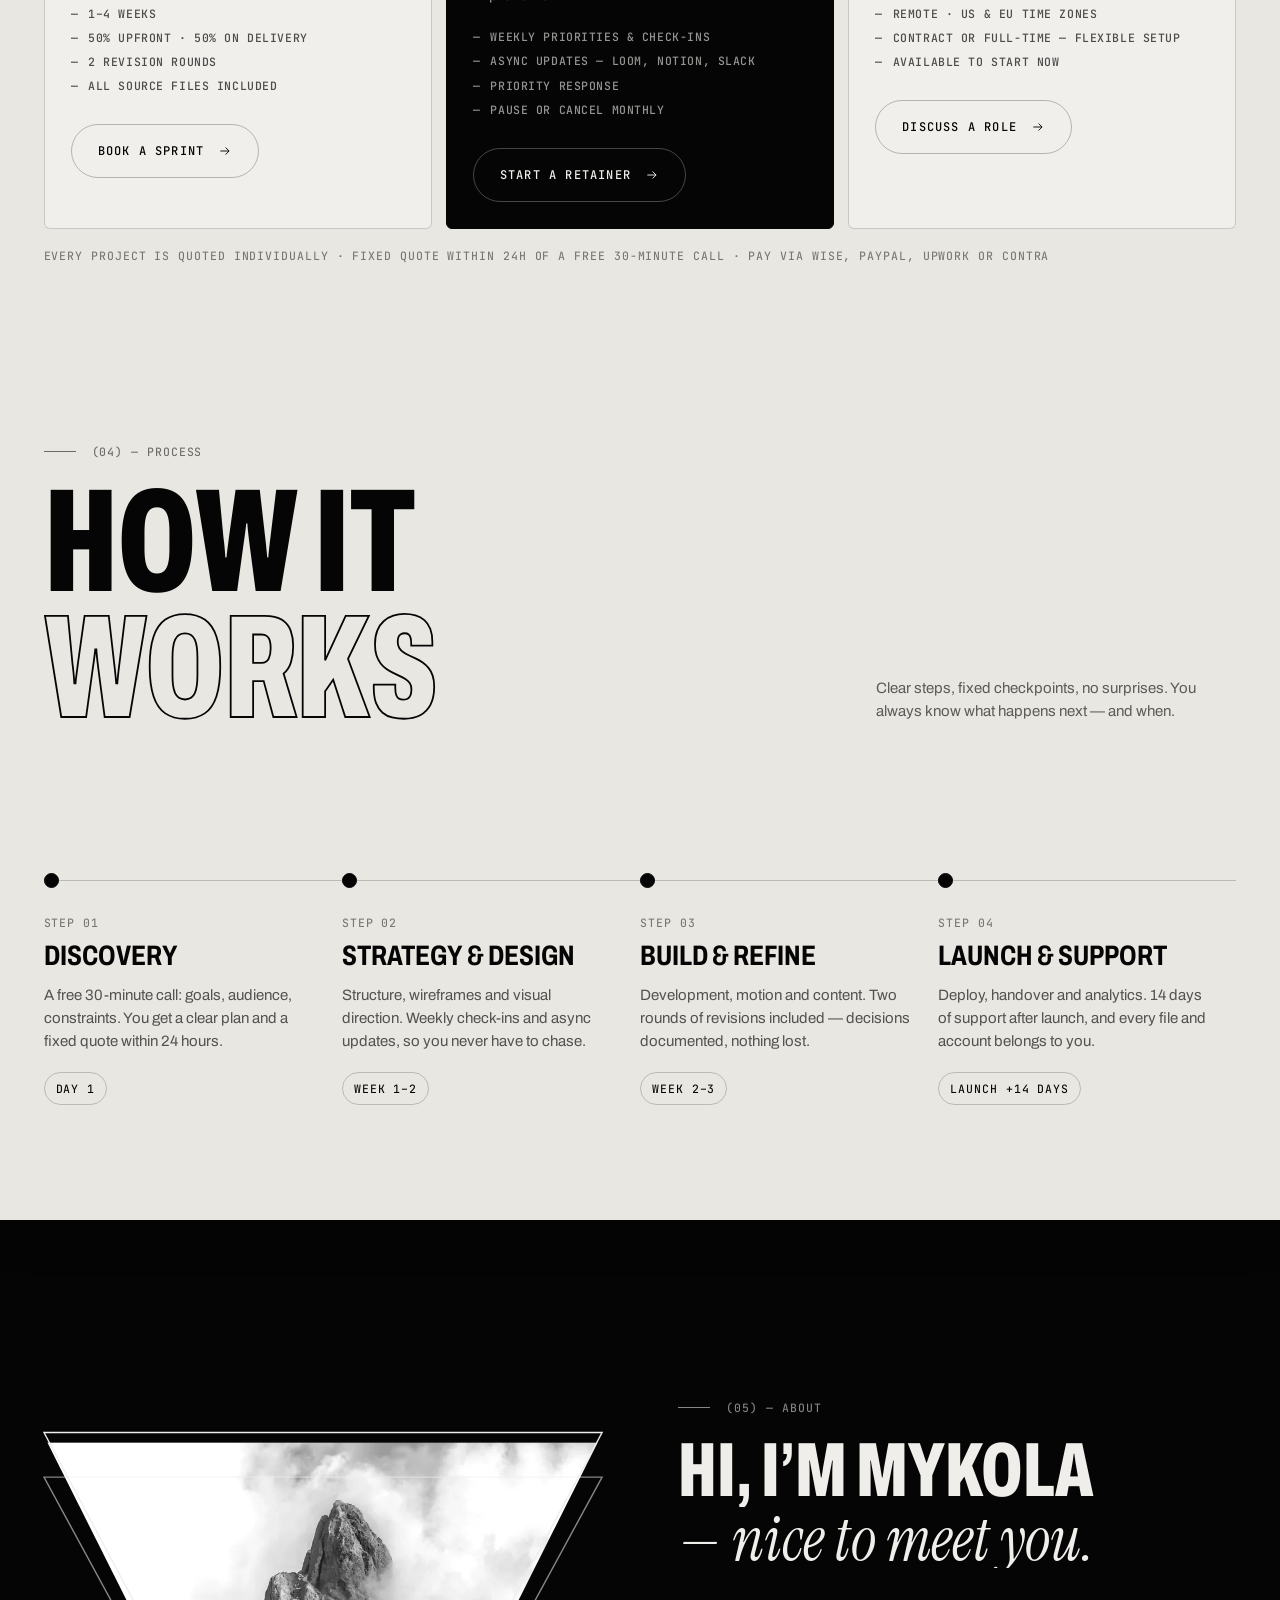
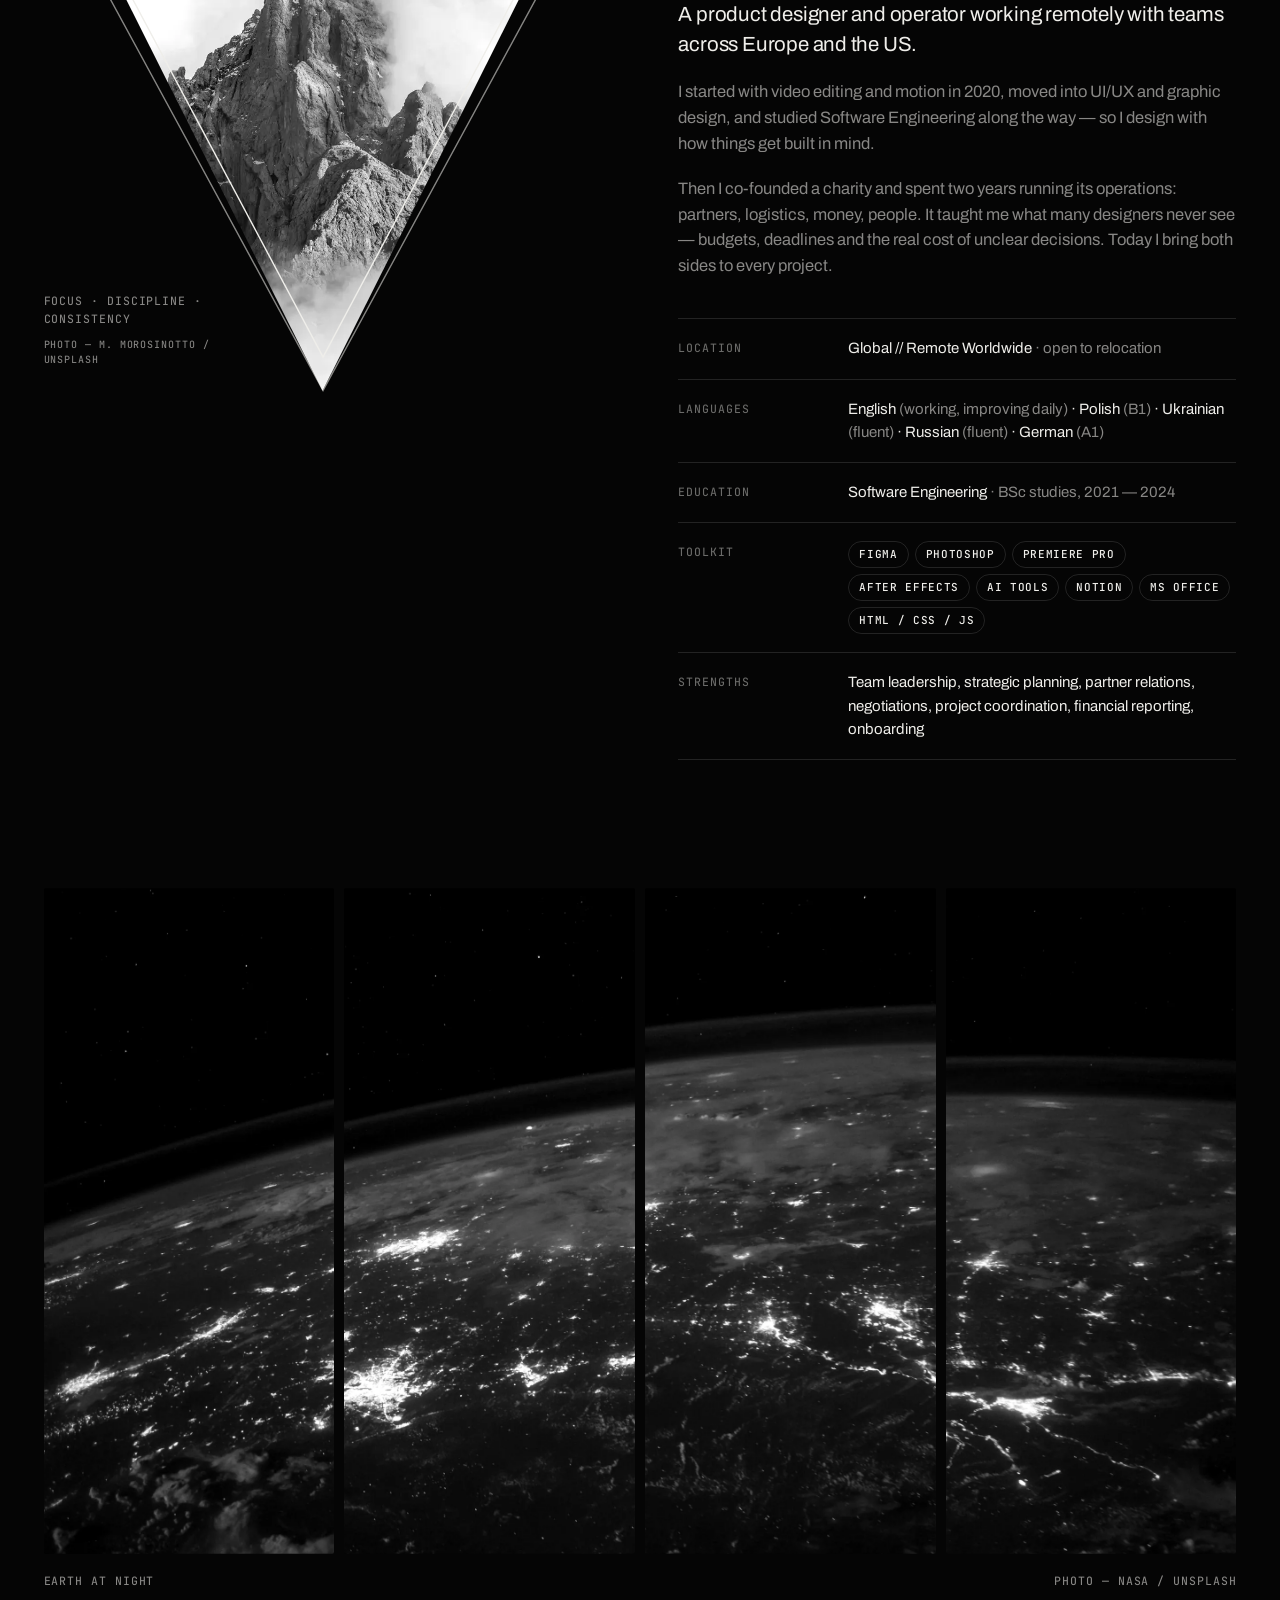
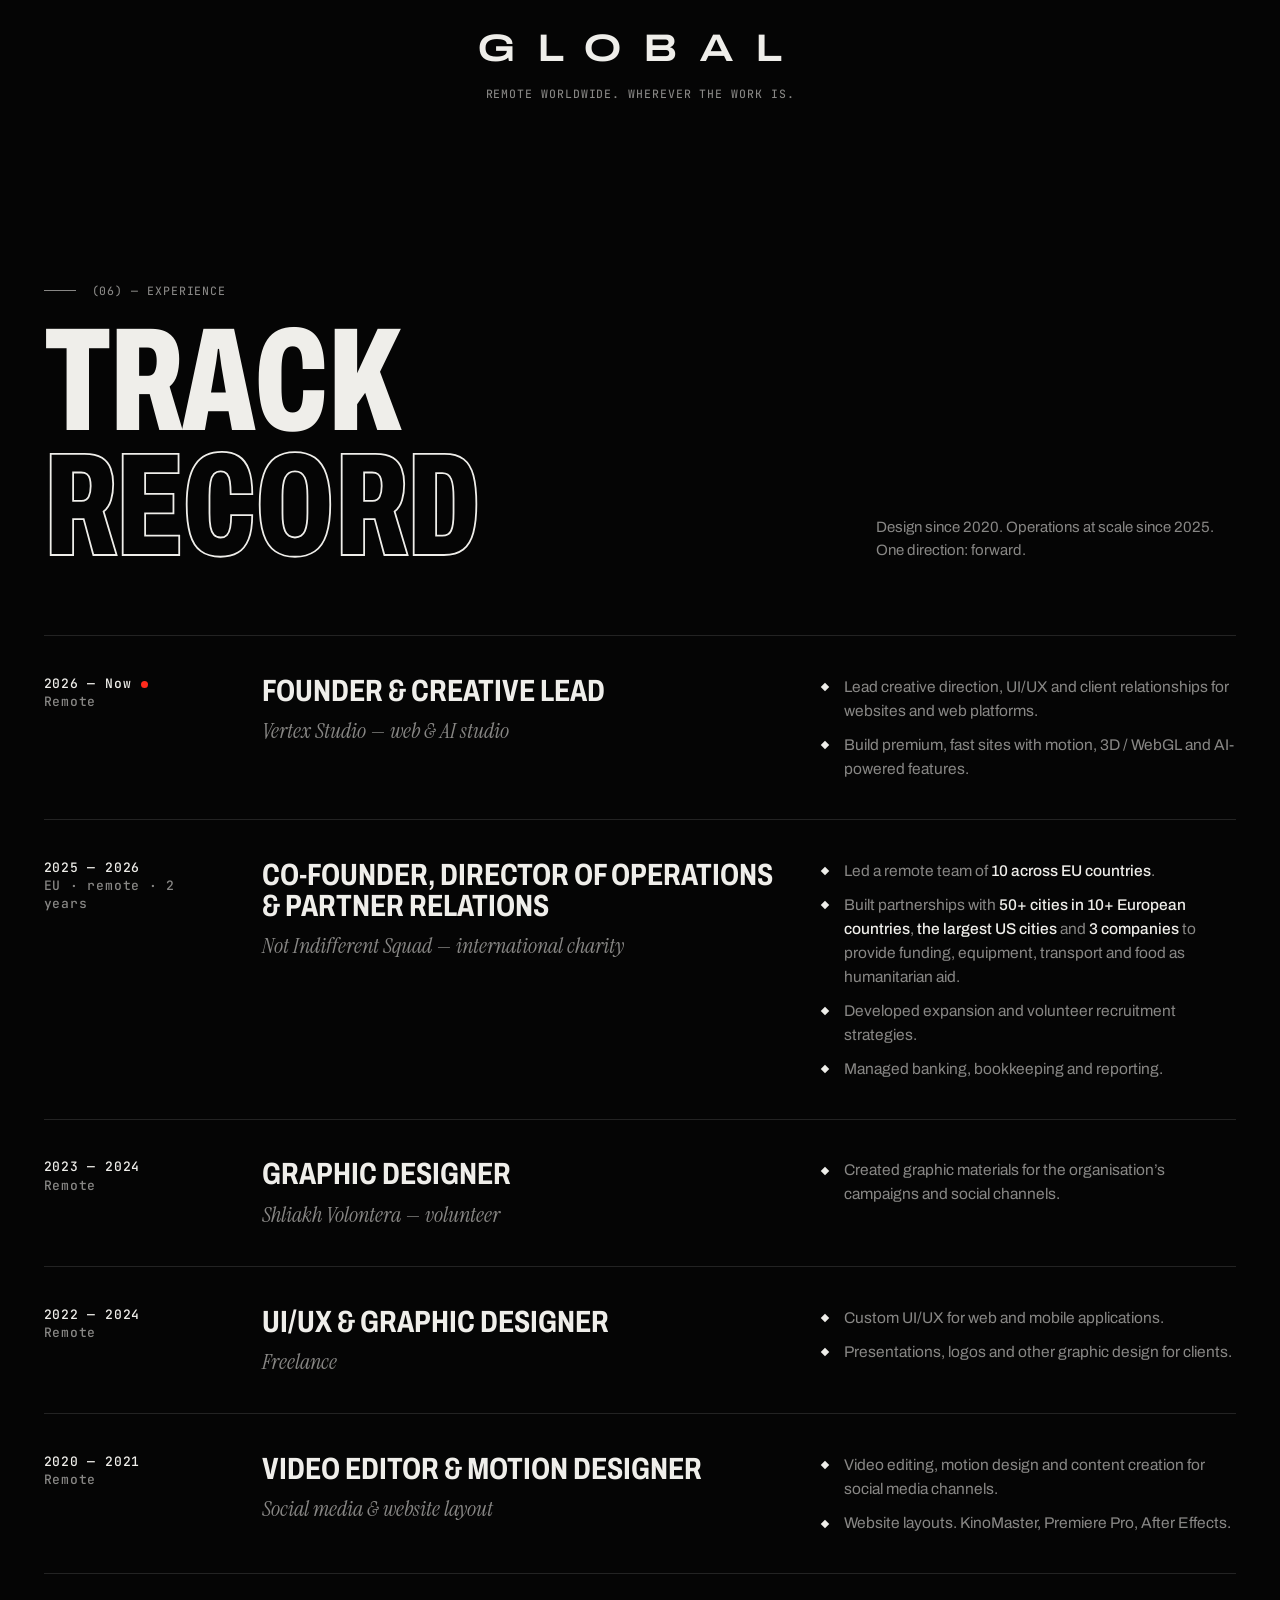
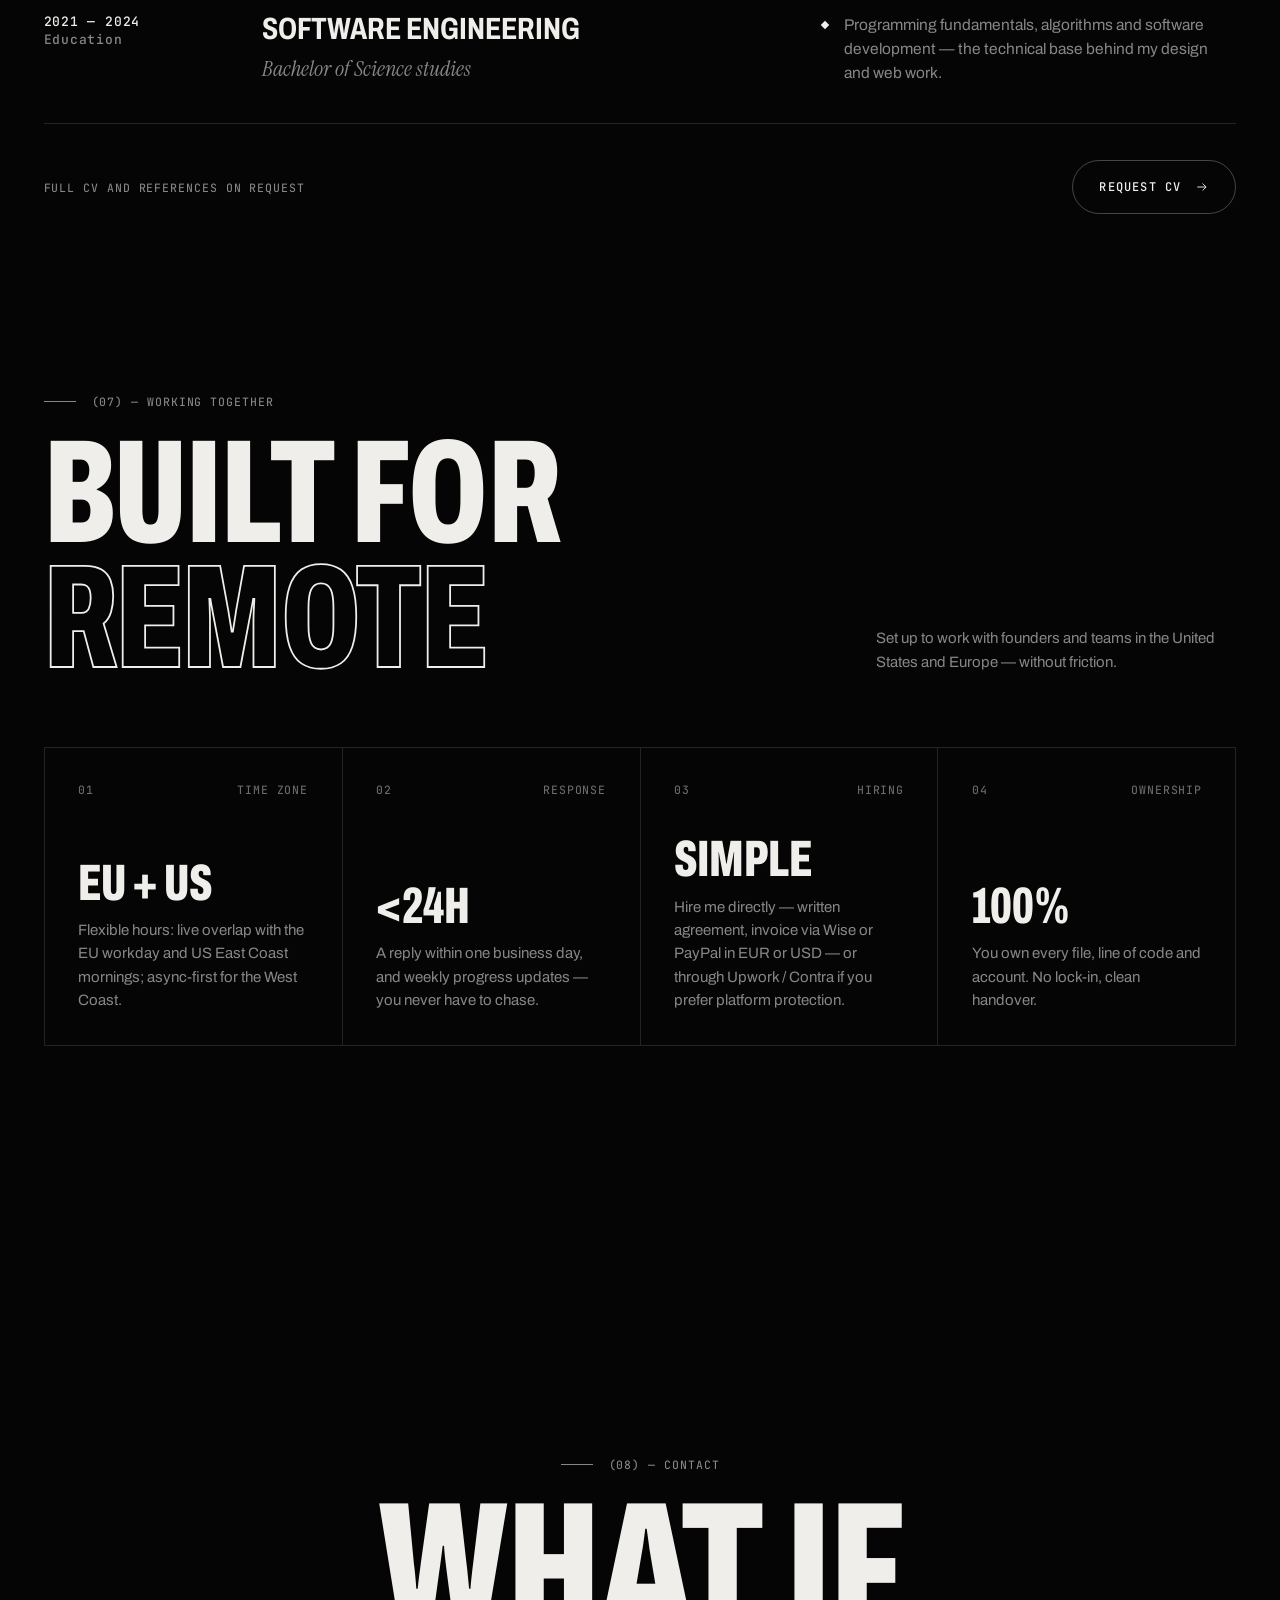
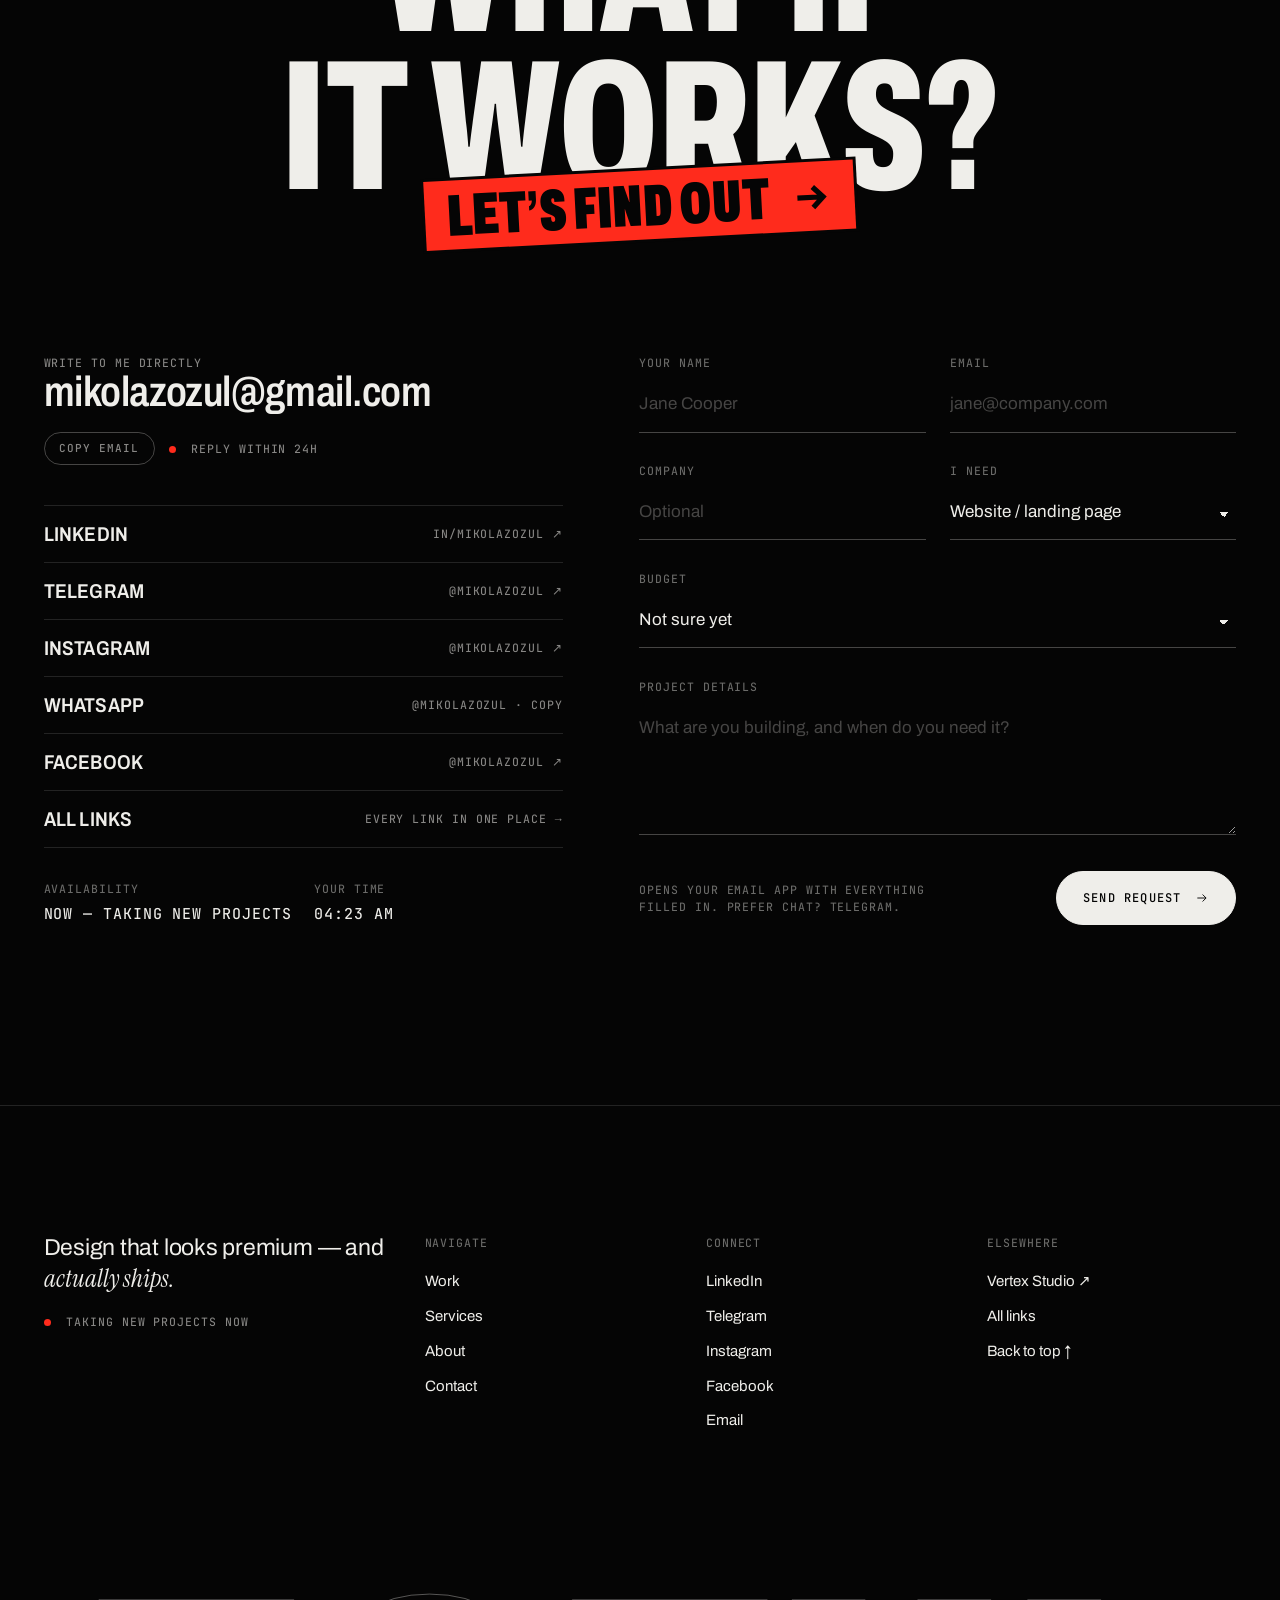
==== commit 9f1ede7b: "Softer language switch: blur veil instead of a curtain The page now blurs and dims behind a frosted " ====
--- a/index.html
+++ b/index.html
@@ -37,7 +37,7 @@
         if (q === 'uk' || q === 'en') localStorage.setItem('mz-lang', q);
         var l = localStorage.getItem('mz-lang') || ((navigator.languages || [navigator.language]).some(function (x) { return /^uk/i.test(x); }) ? 'uk' : 'en');
         if (l === 'uk') { var h = document.documentElement; h.lang = 'uk'; h.classList.add('i18n-pending'); setTimeout(function () { h.classList.remove('i18n-pending'); }, 1500); }
-        if (sessionStorage.getItem('mz-lang-anim') !== null) { var r = document.documentElement; r.classList.add('lang-in'); r.setAttribute('data-lang-to', l === 'uk' ? 'UA' : 'EN'); setTimeout(function () { r.classList.remove('lang-in', 'lang-in-go'); }, 2500); }
+        if (sessionStorage.getItem('mz-lang-anim') !== null) { var r = document.documentElement; r.classList.add('lang-in'); r.setAttribute('data-lang-to', l === 'uk' ? 'Українська' : 'English'); setTimeout(function () { r.classList.remove('lang-in', 'lang-in-go'); }, 2500); }
       } catch (e) {}
     })();
   </script>
--- a/assets/css/style.css
+++ b/assets/css/style.css
@@ -1156,15 +1156,22 @@
 html[lang="uk"] .slit__text .spaced { letter-spacing: .4em; margin-right: -.4em; }
 @media (max-width: 640px) { html[lang="uk"] .slit__text .spaced { letter-spacing: .22em; margin-right: -.22em; } }
 
-/* language switch: a curtain carrying the new language name */
+/* language switch: the page blurs and dims behind a veil, the new language name breathes in the middle */
 html::after {
   content: attr(data-lang-to); position: fixed; inset: 0; z-index: 2000; pointer-events: none;
-  display: grid; place-items: center; background: var(--black); color: var(--white);
-  font: 800 clamp(96px, 20vw, 300px)/1 var(--display); font-stretch: 62%; letter-spacing: .02em;
-  transform: translateY(101%); visibility: hidden;
-}
-html.lang-out::after { visibility: visible; transform: none; transition: transform .65s var(--ease-in-out); }
-html.lang-in::after { visibility: visible; transform: none; }
-html.lang-in.lang-in-go::after { transform: translateY(-101%); transition: transform .9s var(--ease-in-out); }
-html.lang-out body { opacity: .5; transition: opacity .65s ease; }
+  display: grid; place-items: center; padding-left: .5em;
+  background: rgba(5,5,5,.62);
+  -webkit-backdrop-filter: blur(22px) saturate(.4); backdrop-filter: blur(22px) saturate(.4);
+  color: var(--white); font: 500 clamp(12px, 1vw, 15px)/1 var(--mono); text-transform: uppercase;
+  letter-spacing: .9em; opacity: 0; visibility: hidden;
+}
+html.lang-out::after {
+  visibility: visible; opacity: 1; letter-spacing: .5em;
+  transition: opacity .6s cubic-bezier(.4, 0, .2, 1), letter-spacing 1s var(--ease);
+}
+html.lang-in::after { visibility: visible; opacity: 1; letter-spacing: .5em; background: rgba(5,5,5,.8); }
+html.lang-in.lang-in-go::after {
+  opacity: 0; letter-spacing: .2em;
+  transition: opacity 1.1s cubic-bezier(.4, 0, .2, 1) .15s, letter-spacing 1.2s var(--ease);
+}
 .lang span { transition: background .35s var(--ease), color .35s var(--ease), opacity .35s ease; }
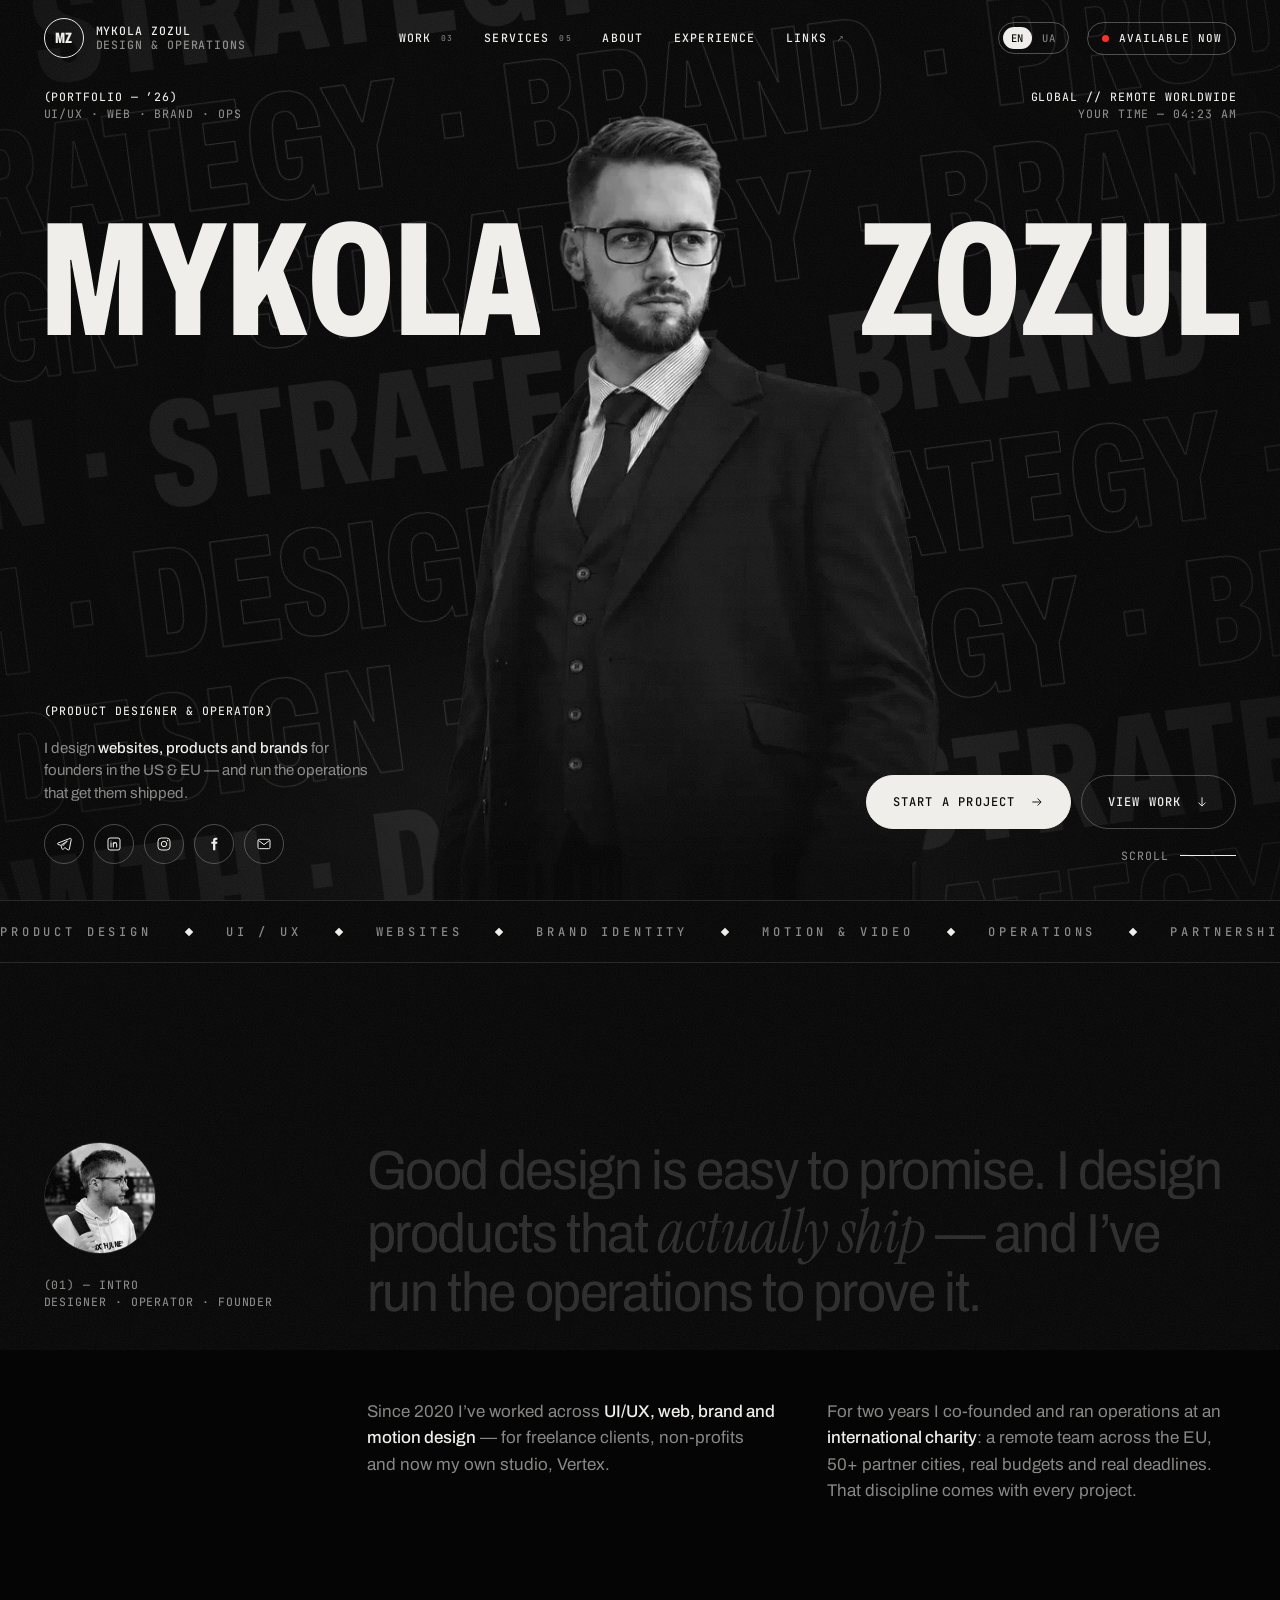
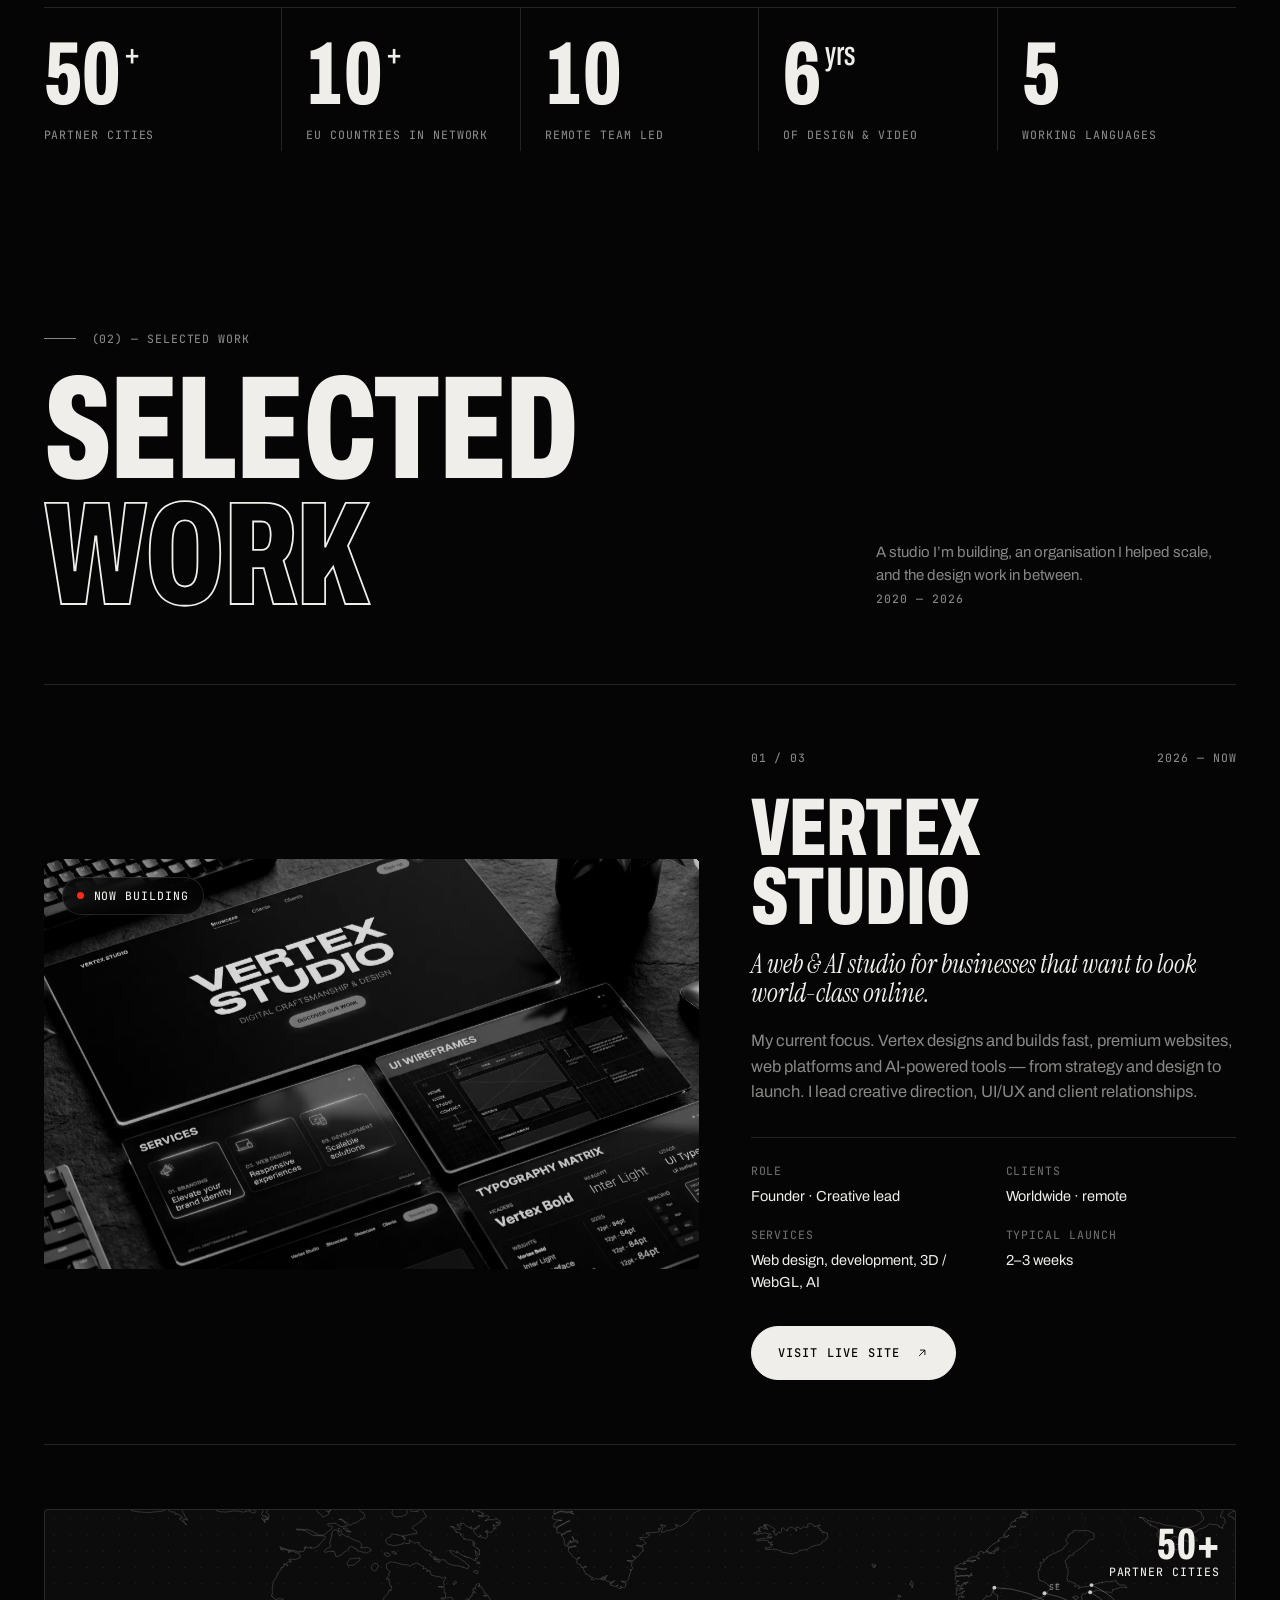
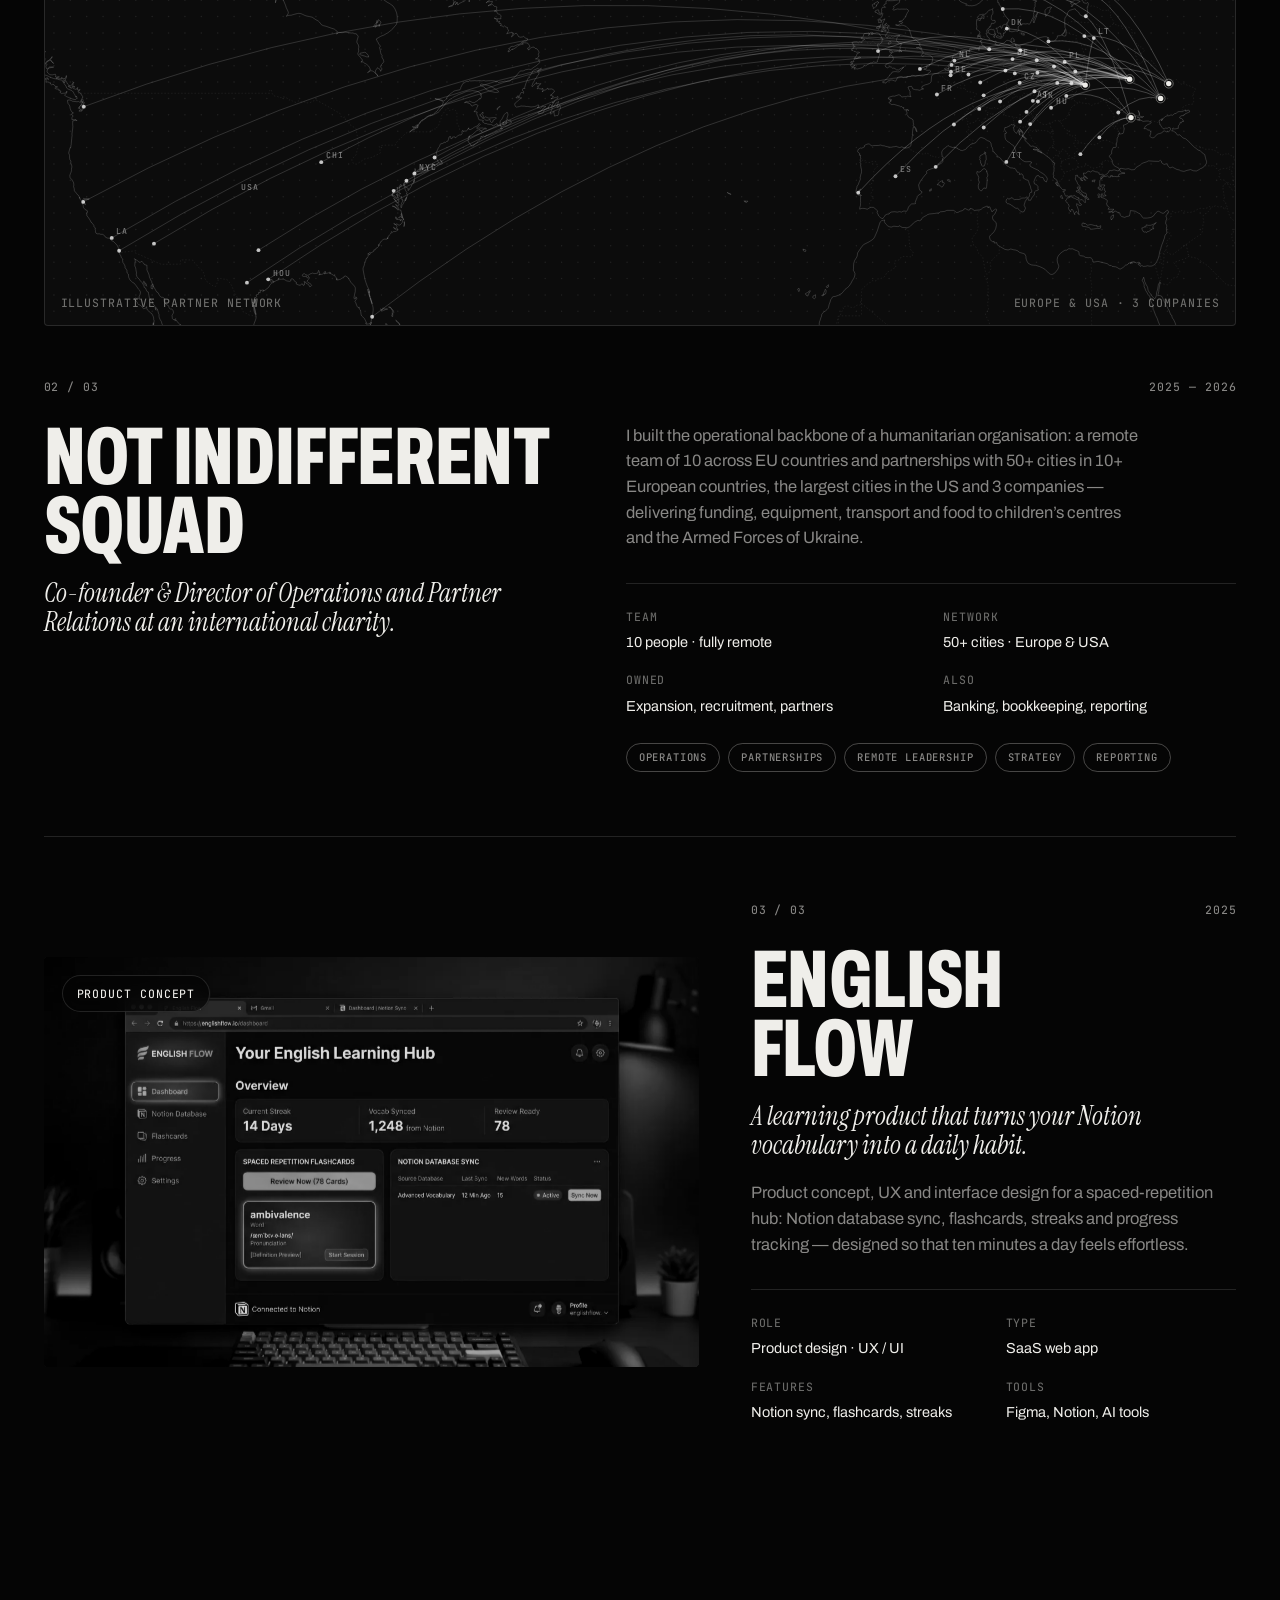
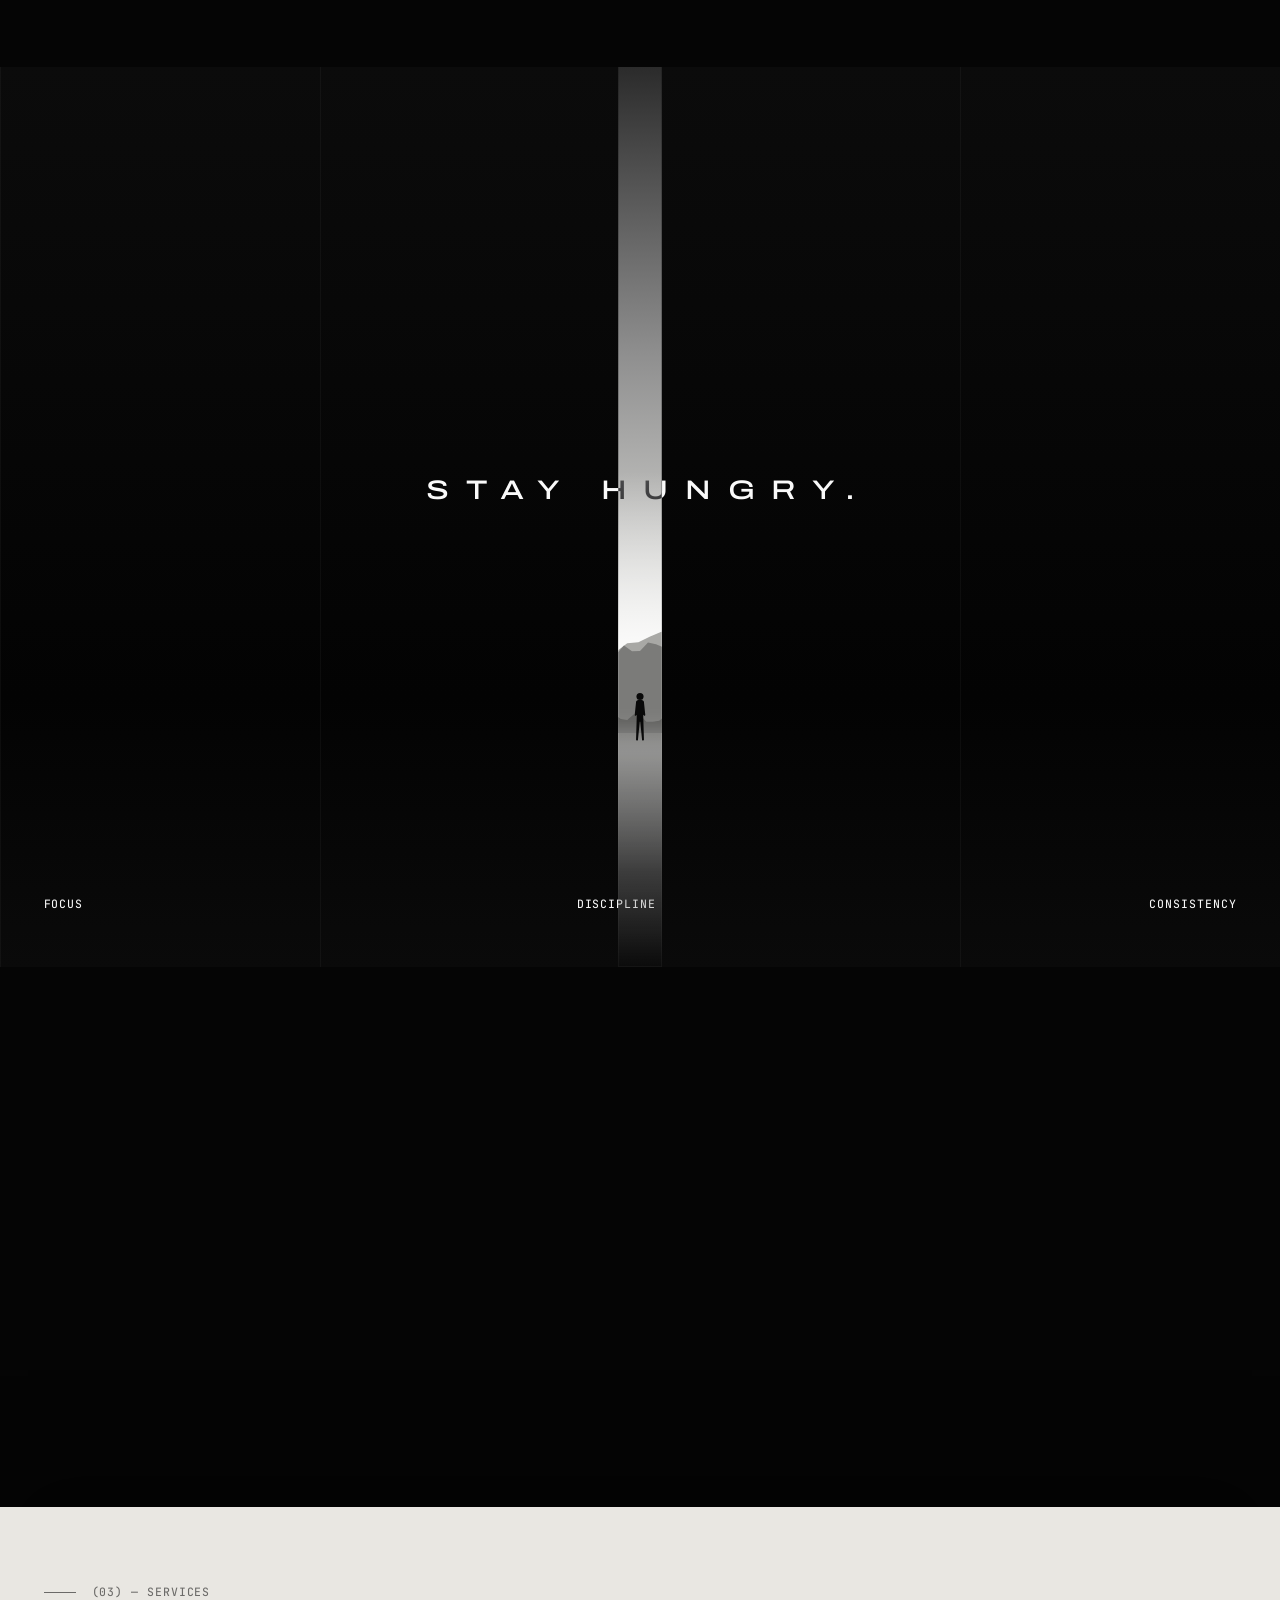
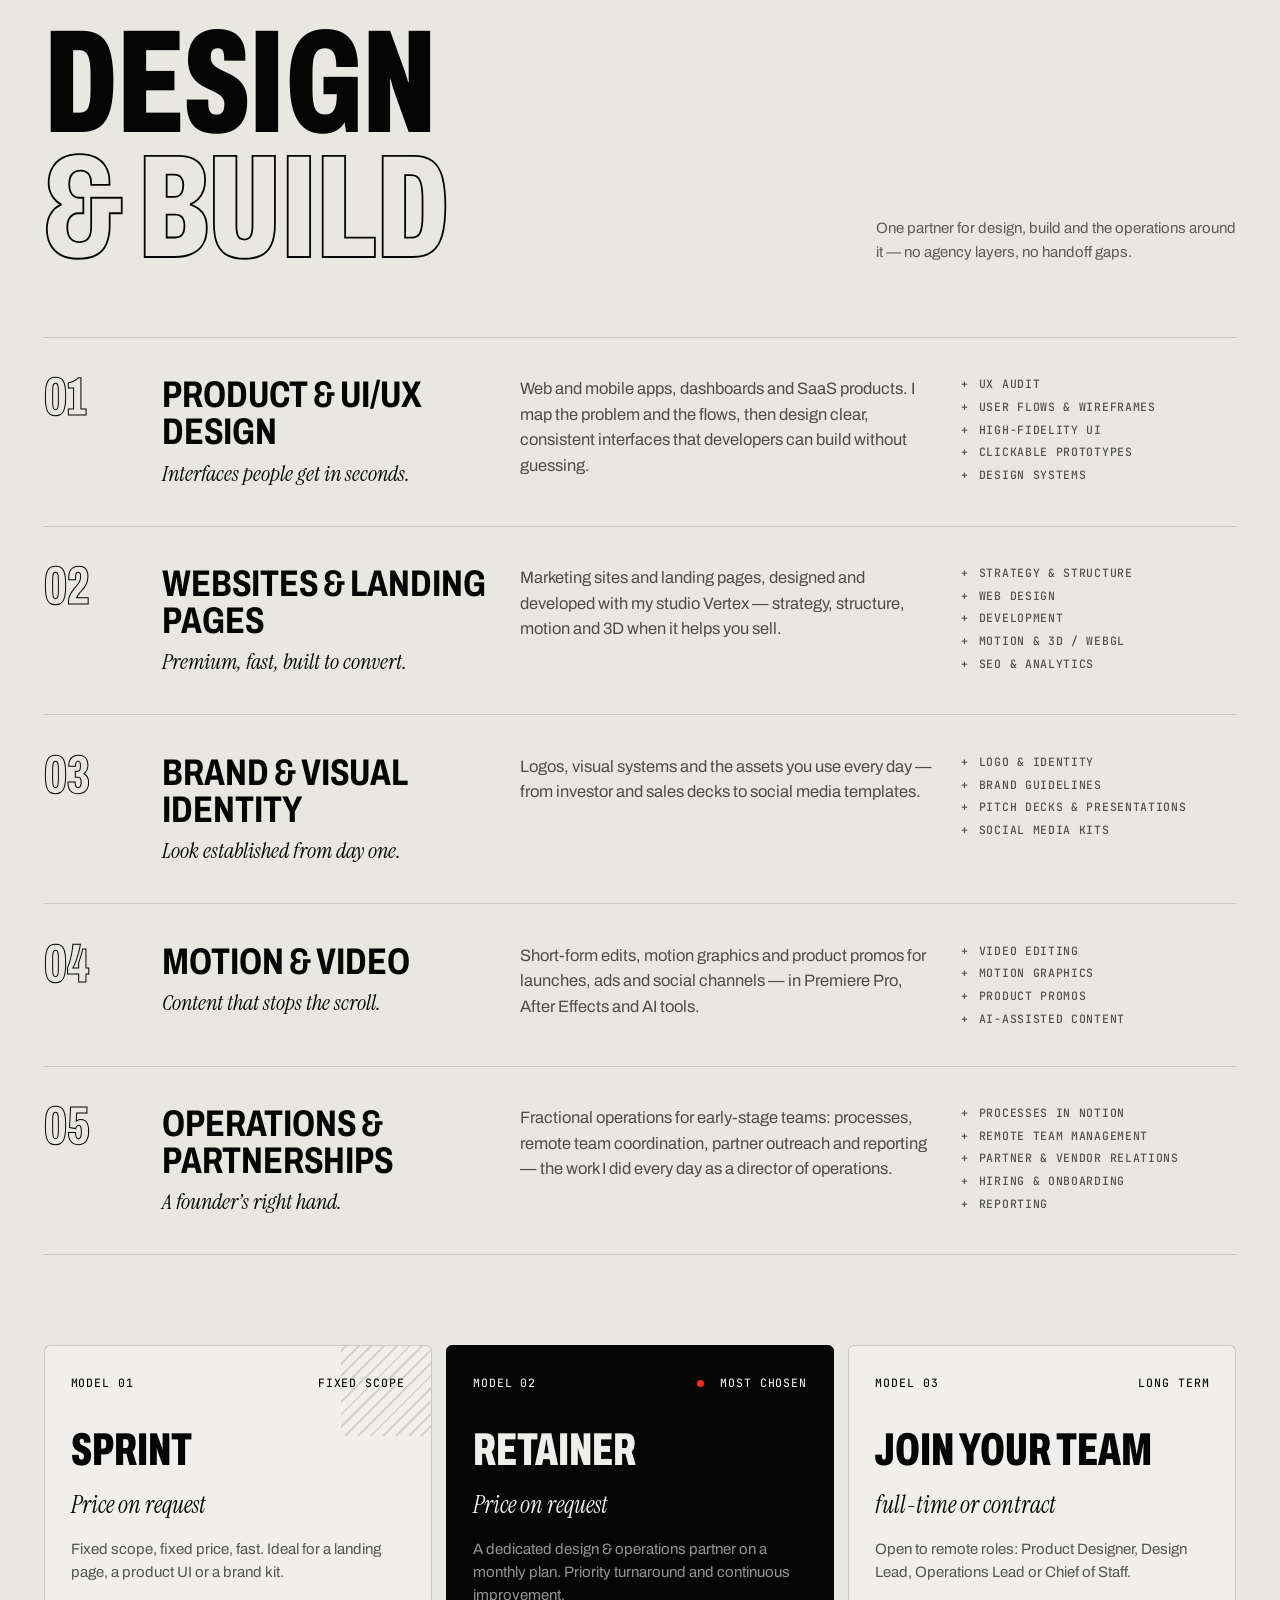
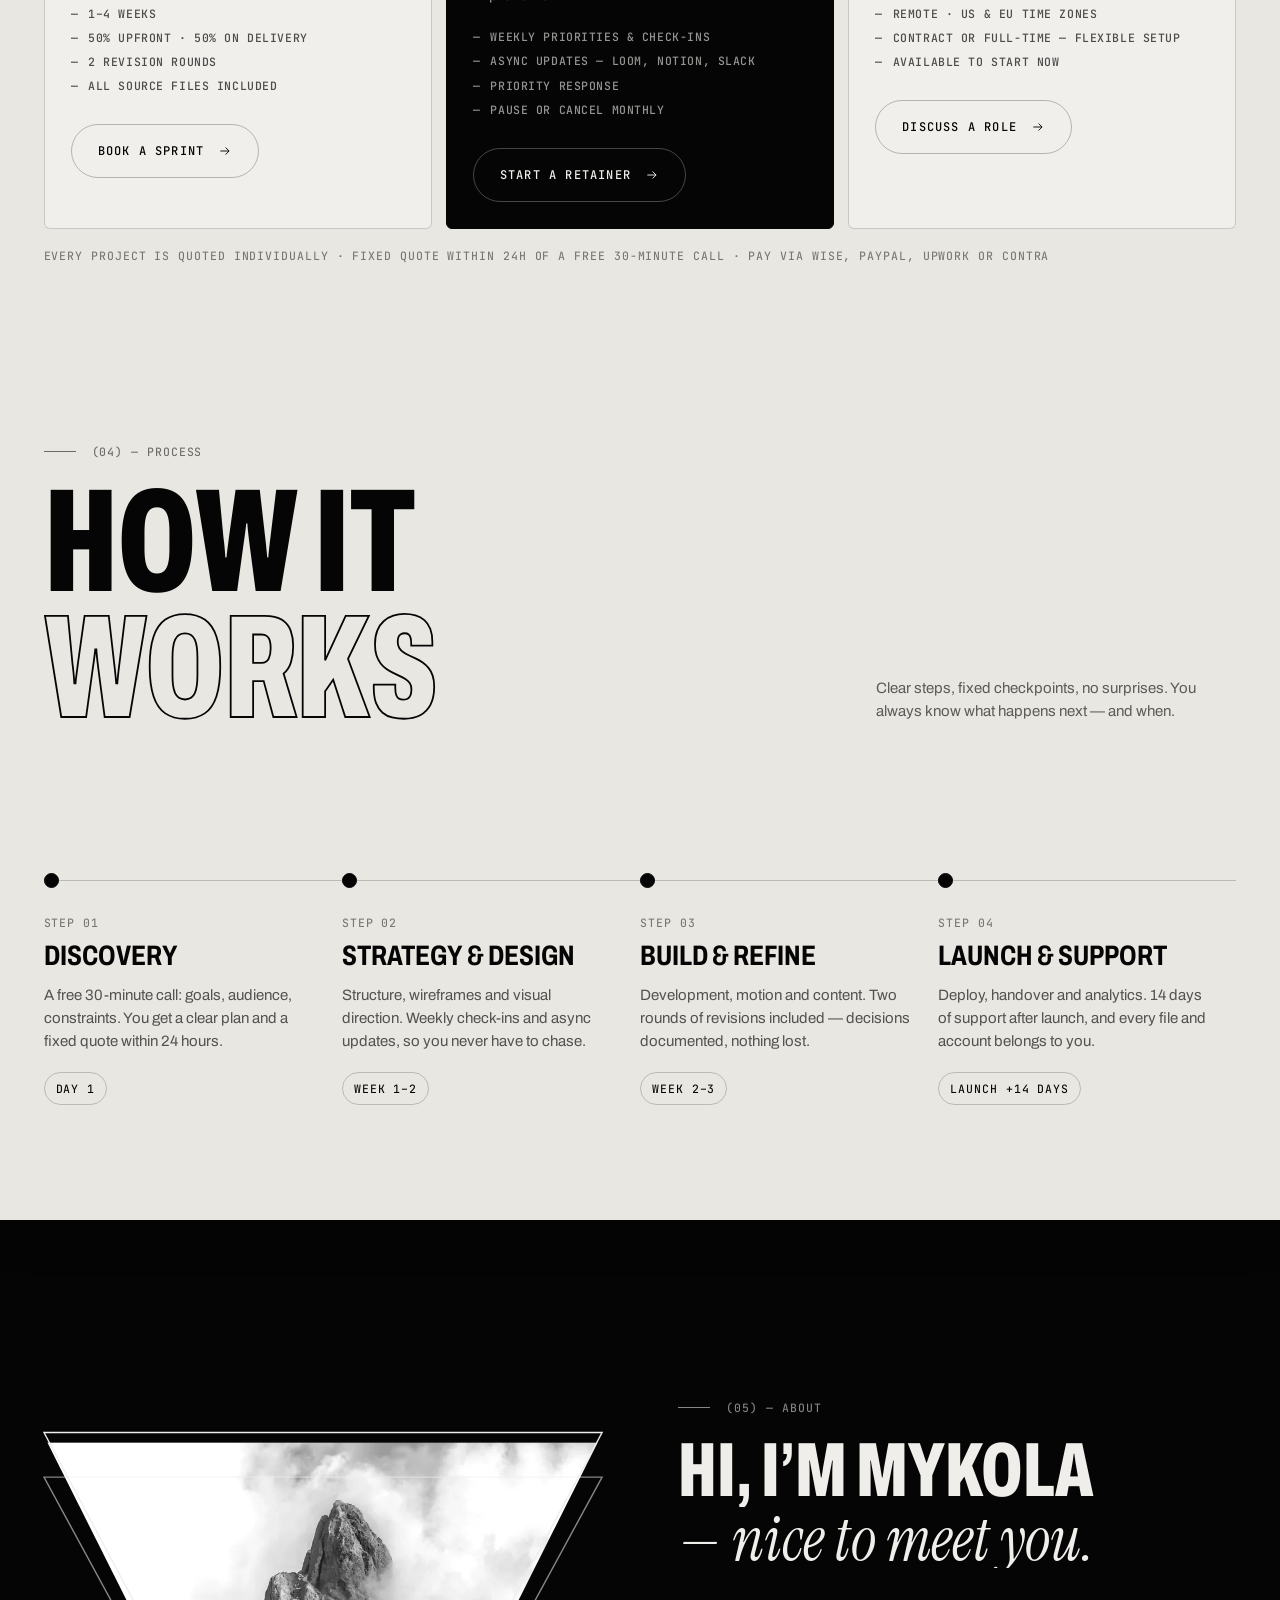
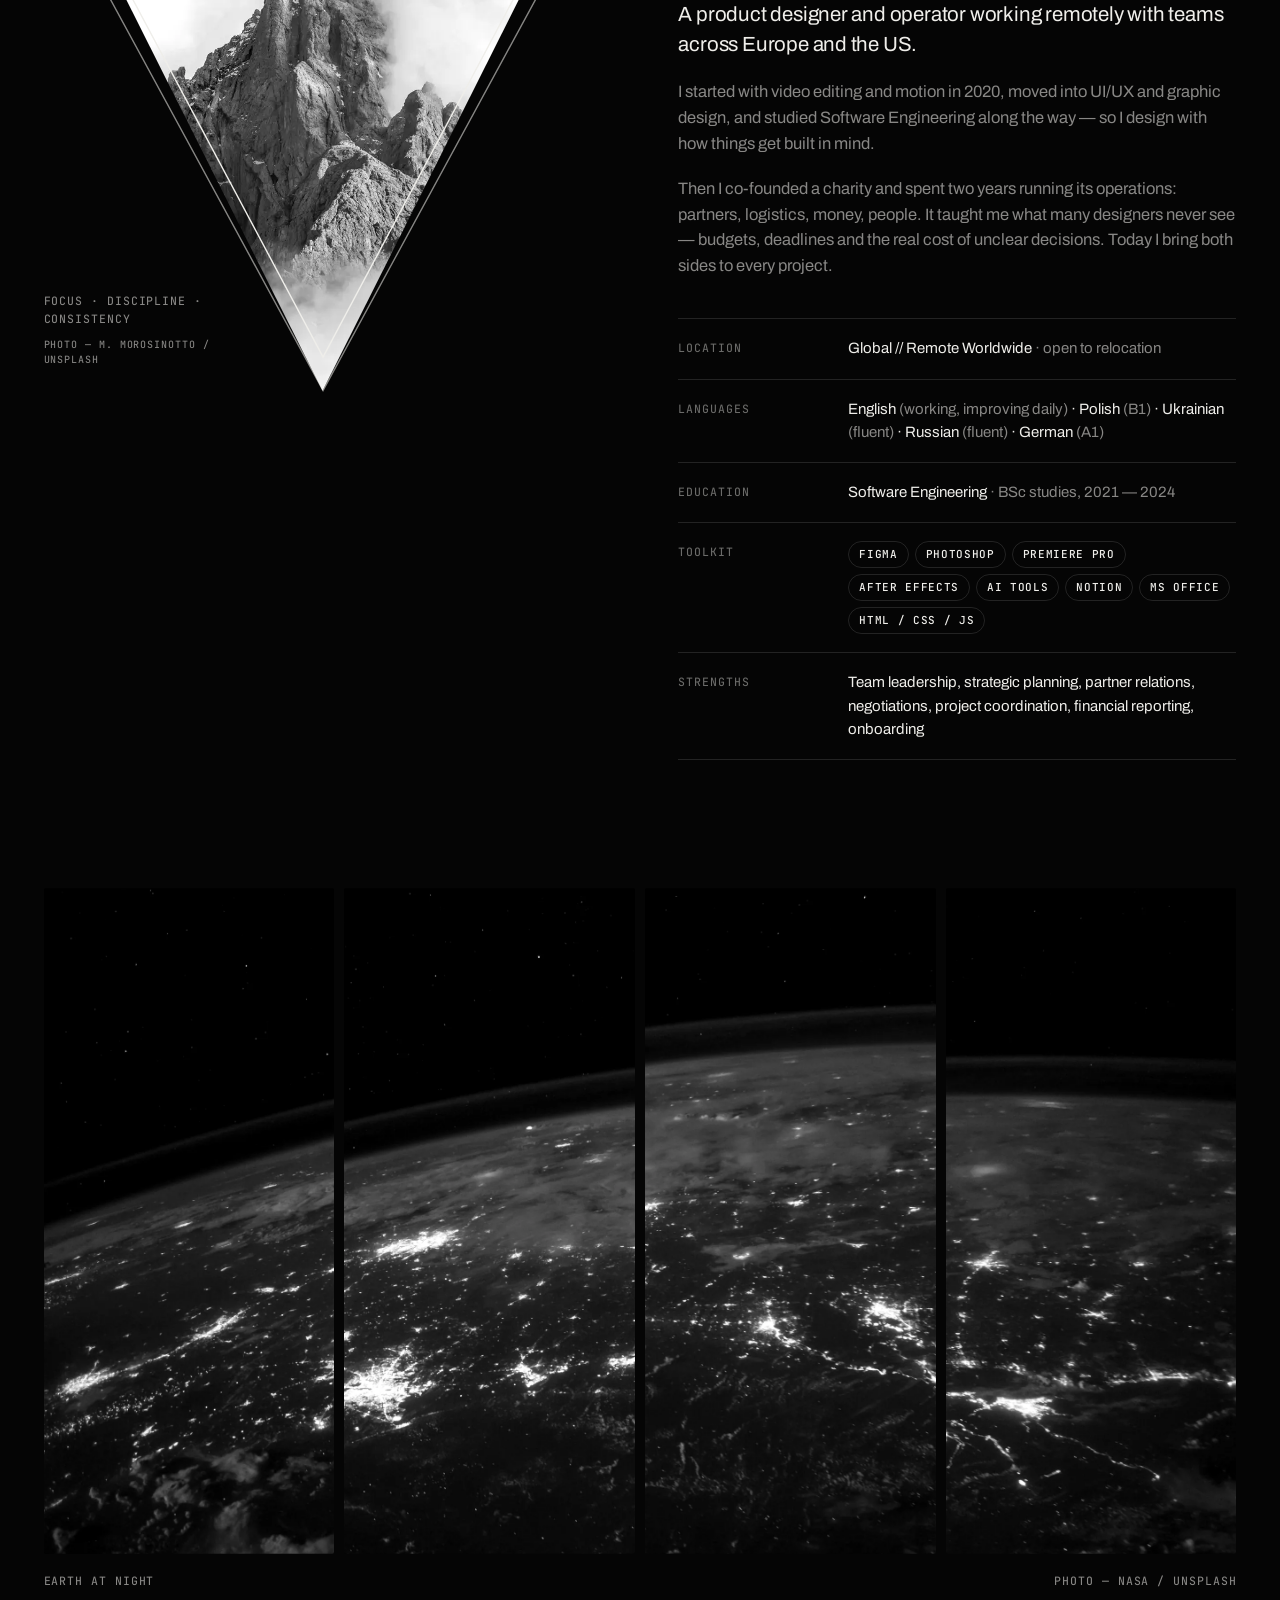
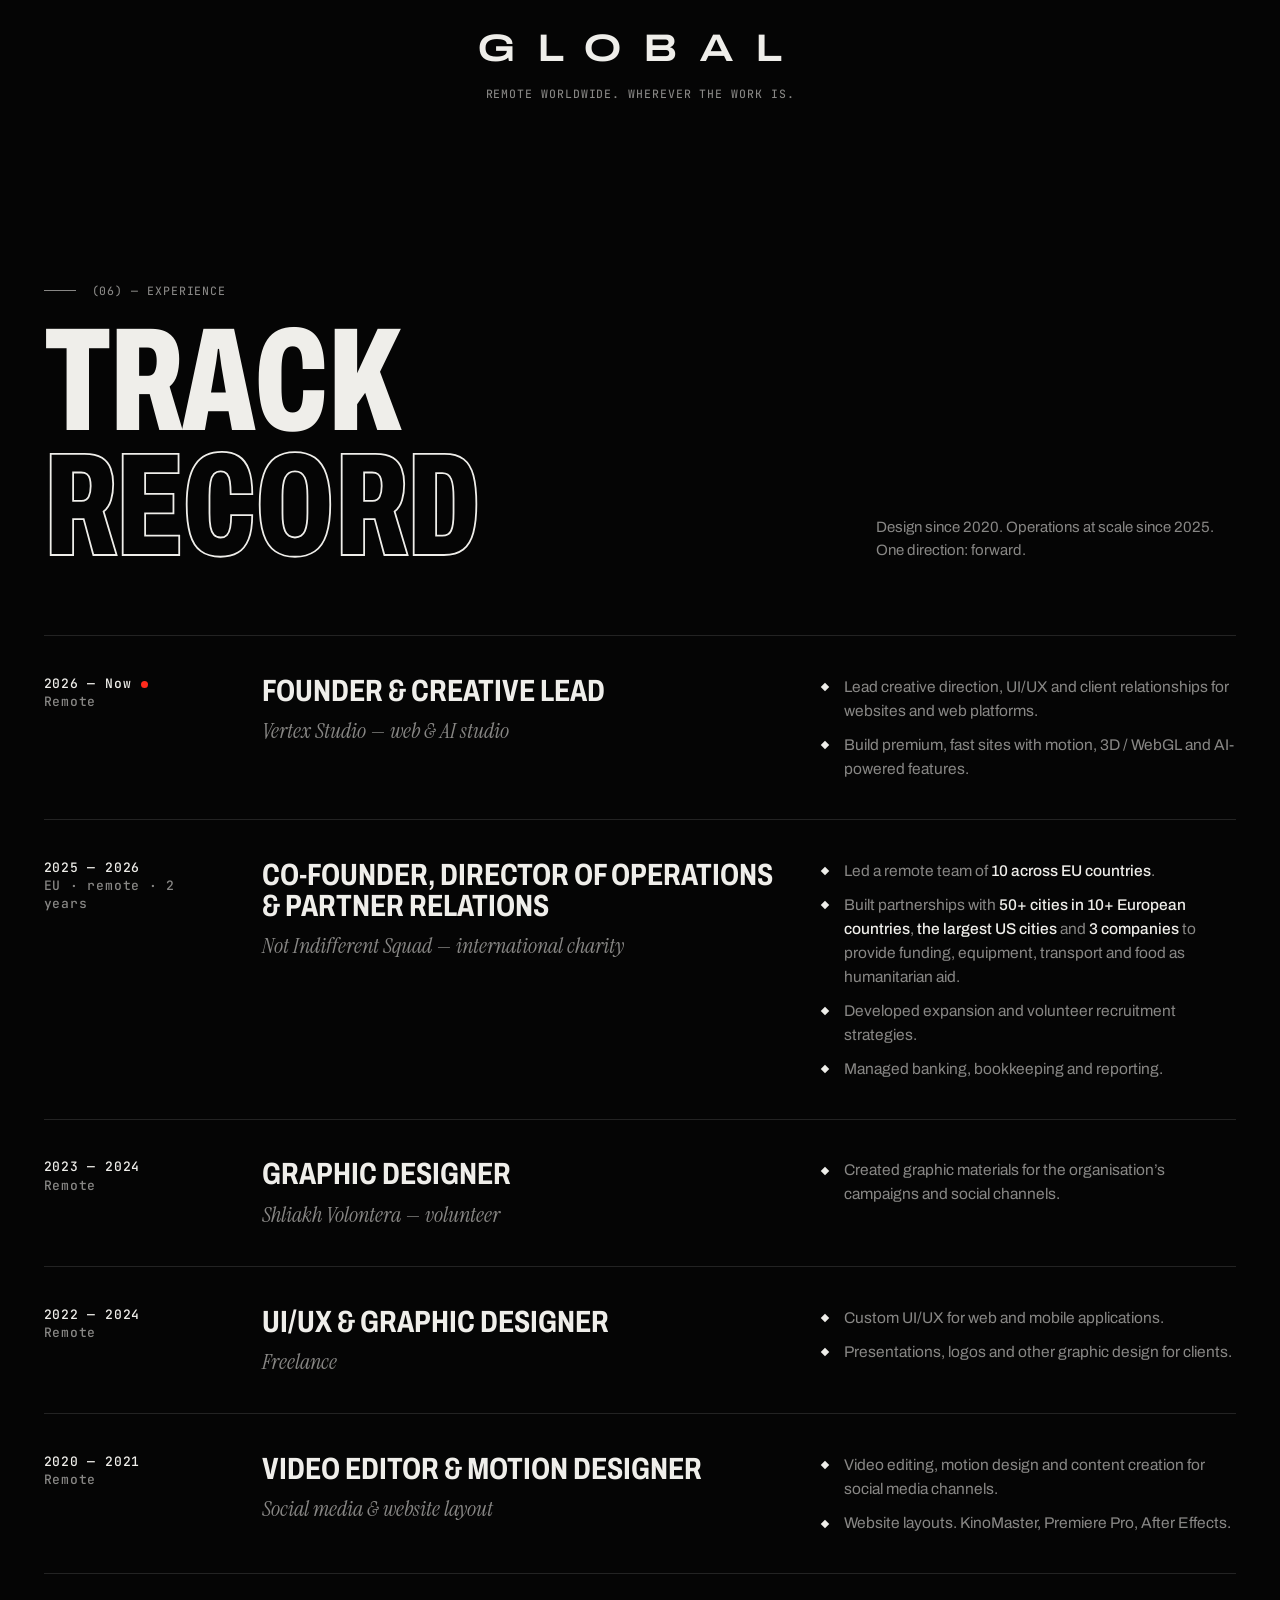
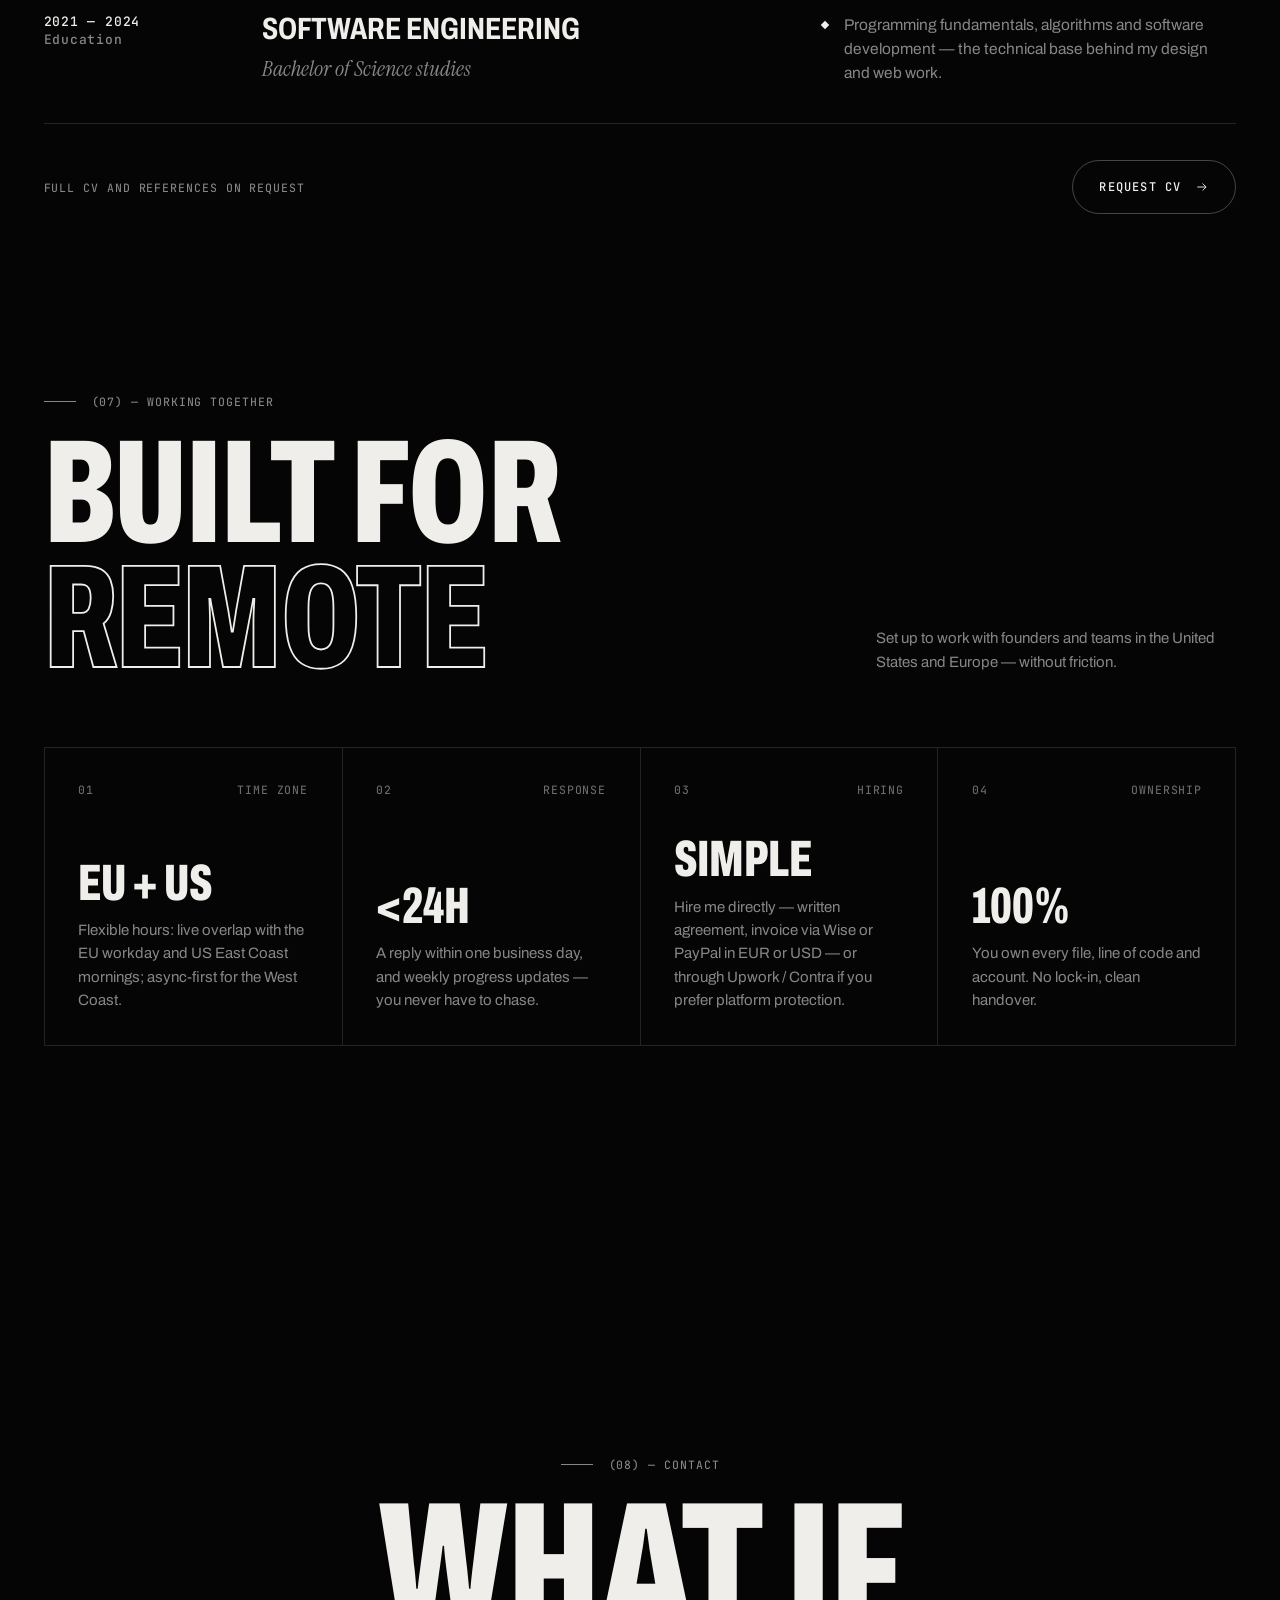
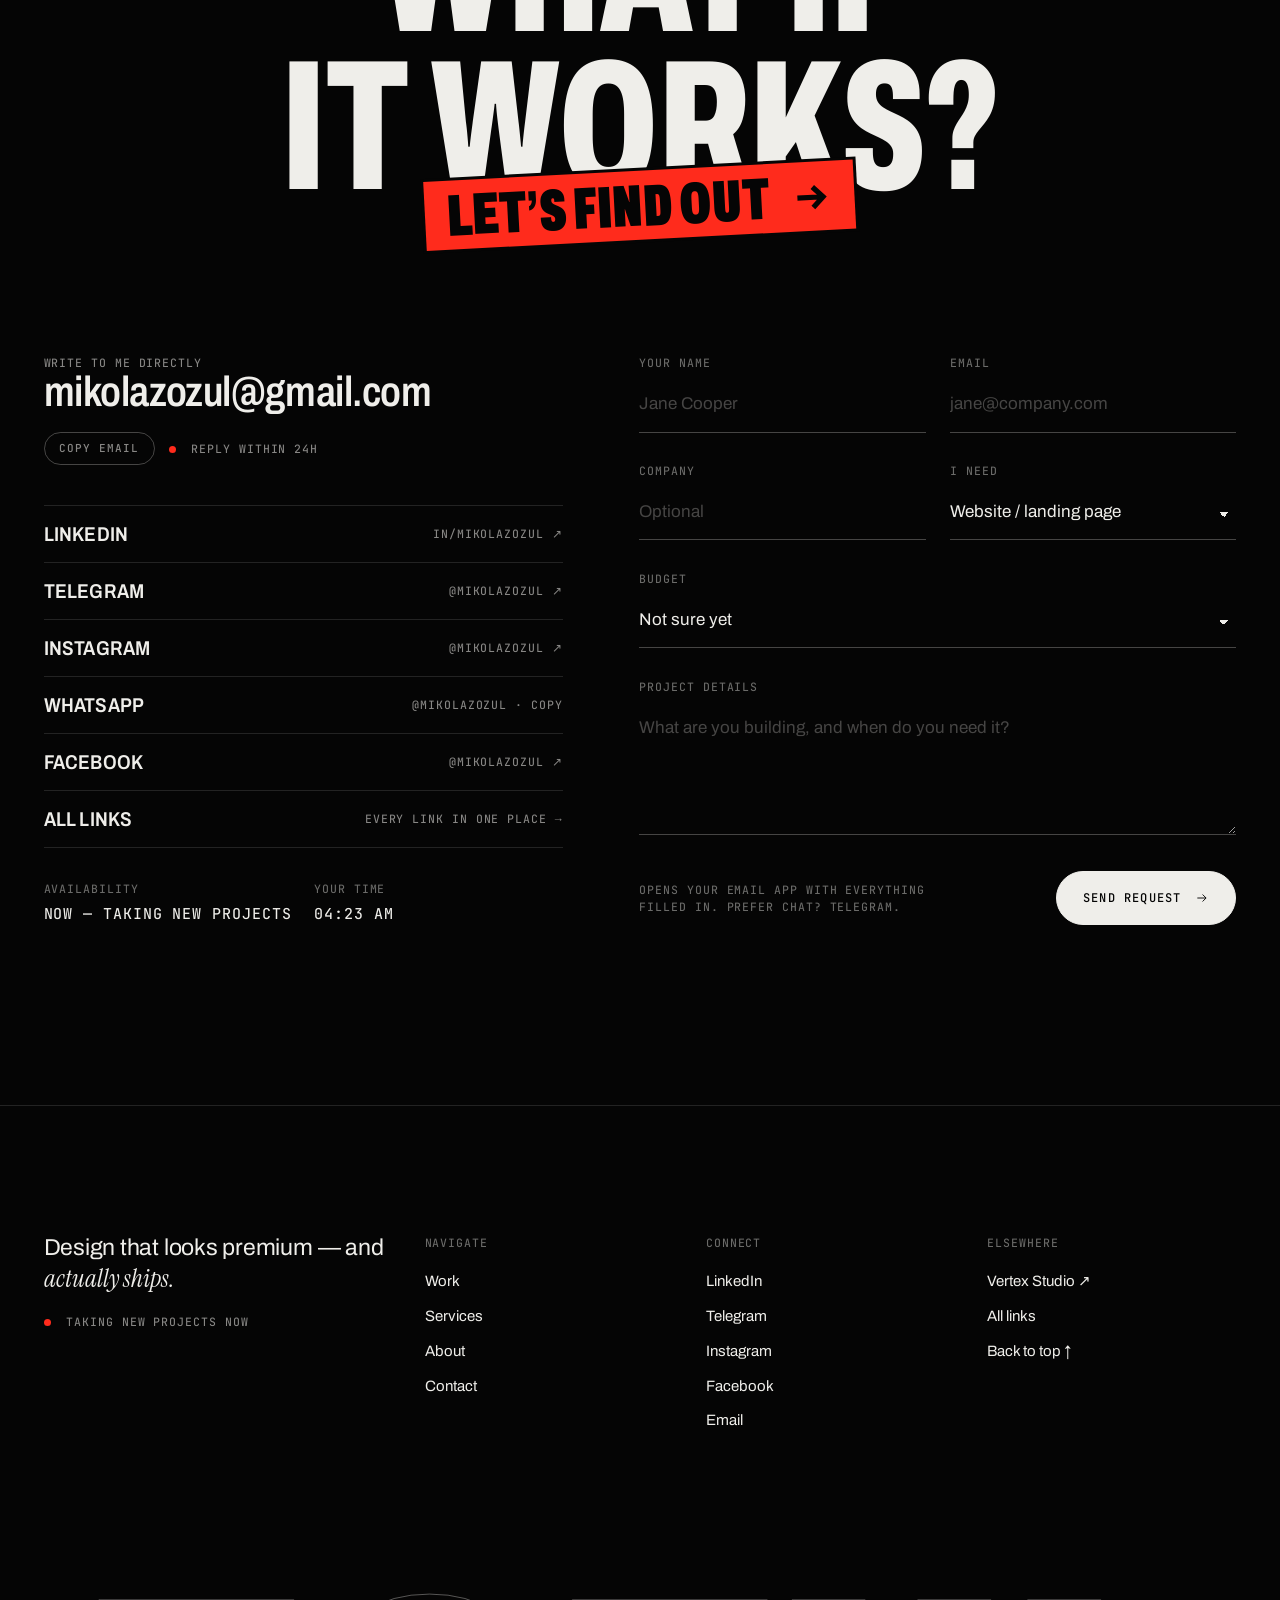
==== commit cd77b730: "Switch language in place, with a soft focus-pull No more reload. Every translatable text node and at" ====
--- a/index.html
+++ b/index.html
@@ -37,7 +37,6 @@
         if (q === 'uk' || q === 'en') localStorage.setItem('mz-lang', q);
         var l = localStorage.getItem('mz-lang') || ((navigator.languages || [navigator.language]).some(function (x) { return /^uk/i.test(x); }) ? 'uk' : 'en');
         if (l === 'uk') { var h = document.documentElement; h.lang = 'uk'; h.classList.add('i18n-pending'); setTimeout(function () { h.classList.remove('i18n-pending'); }, 1500); }
-        if (sessionStorage.getItem('mz-lang-anim') !== null) { var r = document.documentElement; r.classList.add('lang-in'); r.setAttribute('data-lang-to', l === 'uk' ? 'Українська' : 'English'); setTimeout(function () { r.classList.remove('lang-in', 'lang-in-go'); }, 2500); }
       } catch (e) {}
     })();
   </script>
--- a/assets/css/style.css
+++ b/assets/css/style.css
@@ -1156,22 +1156,12 @@
 html[lang="uk"] .slit__text .spaced { letter-spacing: .4em; margin-right: -.4em; }
 @media (max-width: 640px) { html[lang="uk"] .slit__text .spaced { letter-spacing: .22em; margin-right: -.22em; } }
 
-/* language switch: the page blurs and dims behind a veil, the new language name breathes in the middle */
-html::after {
-  content: attr(data-lang-to); position: fixed; inset: 0; z-index: 2000; pointer-events: none;
-  display: grid; place-items: center; padding-left: .5em;
-  background: rgba(5,5,5,.62);
-  -webkit-backdrop-filter: blur(22px) saturate(.4); backdrop-filter: blur(22px) saturate(.4);
-  color: var(--white); font: 500 clamp(12px, 1vw, 15px)/1 var(--mono); text-transform: uppercase;
-  letter-spacing: .9em; opacity: 0; visibility: hidden;
-}
-html.lang-out::after {
-  visibility: visible; opacity: 1; letter-spacing: .5em;
-  transition: opacity .6s cubic-bezier(.4, 0, .2, 1), letter-spacing 1s var(--ease);
-}
-html.lang-in::after { visibility: visible; opacity: 1; letter-spacing: .5em; background: rgba(5,5,5,.8); }
-html.lang-in.lang-in-go::after {
-  opacity: 0; letter-spacing: .2em;
-  transition: opacity 1.1s cubic-bezier(.4, 0, .2, 1) .15s, letter-spacing 1.2s var(--ease);
+/* language switch: a slow focus-pull — the page drifts out of focus, the words change, it settles back */
+html.lang-anim :is(main, footer, .nav__links, .nav .status, .logo__text, .menu__links, .menu__foot) {
+  transition: opacity .9s cubic-bezier(.22, 1, .36, 1), filter .9s cubic-bezier(.22, 1, .36, 1), transform .9s cubic-bezier(.22, 1, .36, 1);
+}
+html.lang-anim.lang-swap :is(main, footer, .nav__links, .nav .status, .logo__text, .menu__links, .menu__foot) {
+  opacity: .08; filter: blur(10px); transform: translateY(6px);
+  transition: opacity .42s cubic-bezier(.55, 0, .45, 1), filter .42s cubic-bezier(.55, 0, .45, 1), transform .42s cubic-bezier(.55, 0, .45, 1);
 }
 .lang span { transition: background .35s var(--ease), color .35s var(--ease), opacity .35s ease; }
